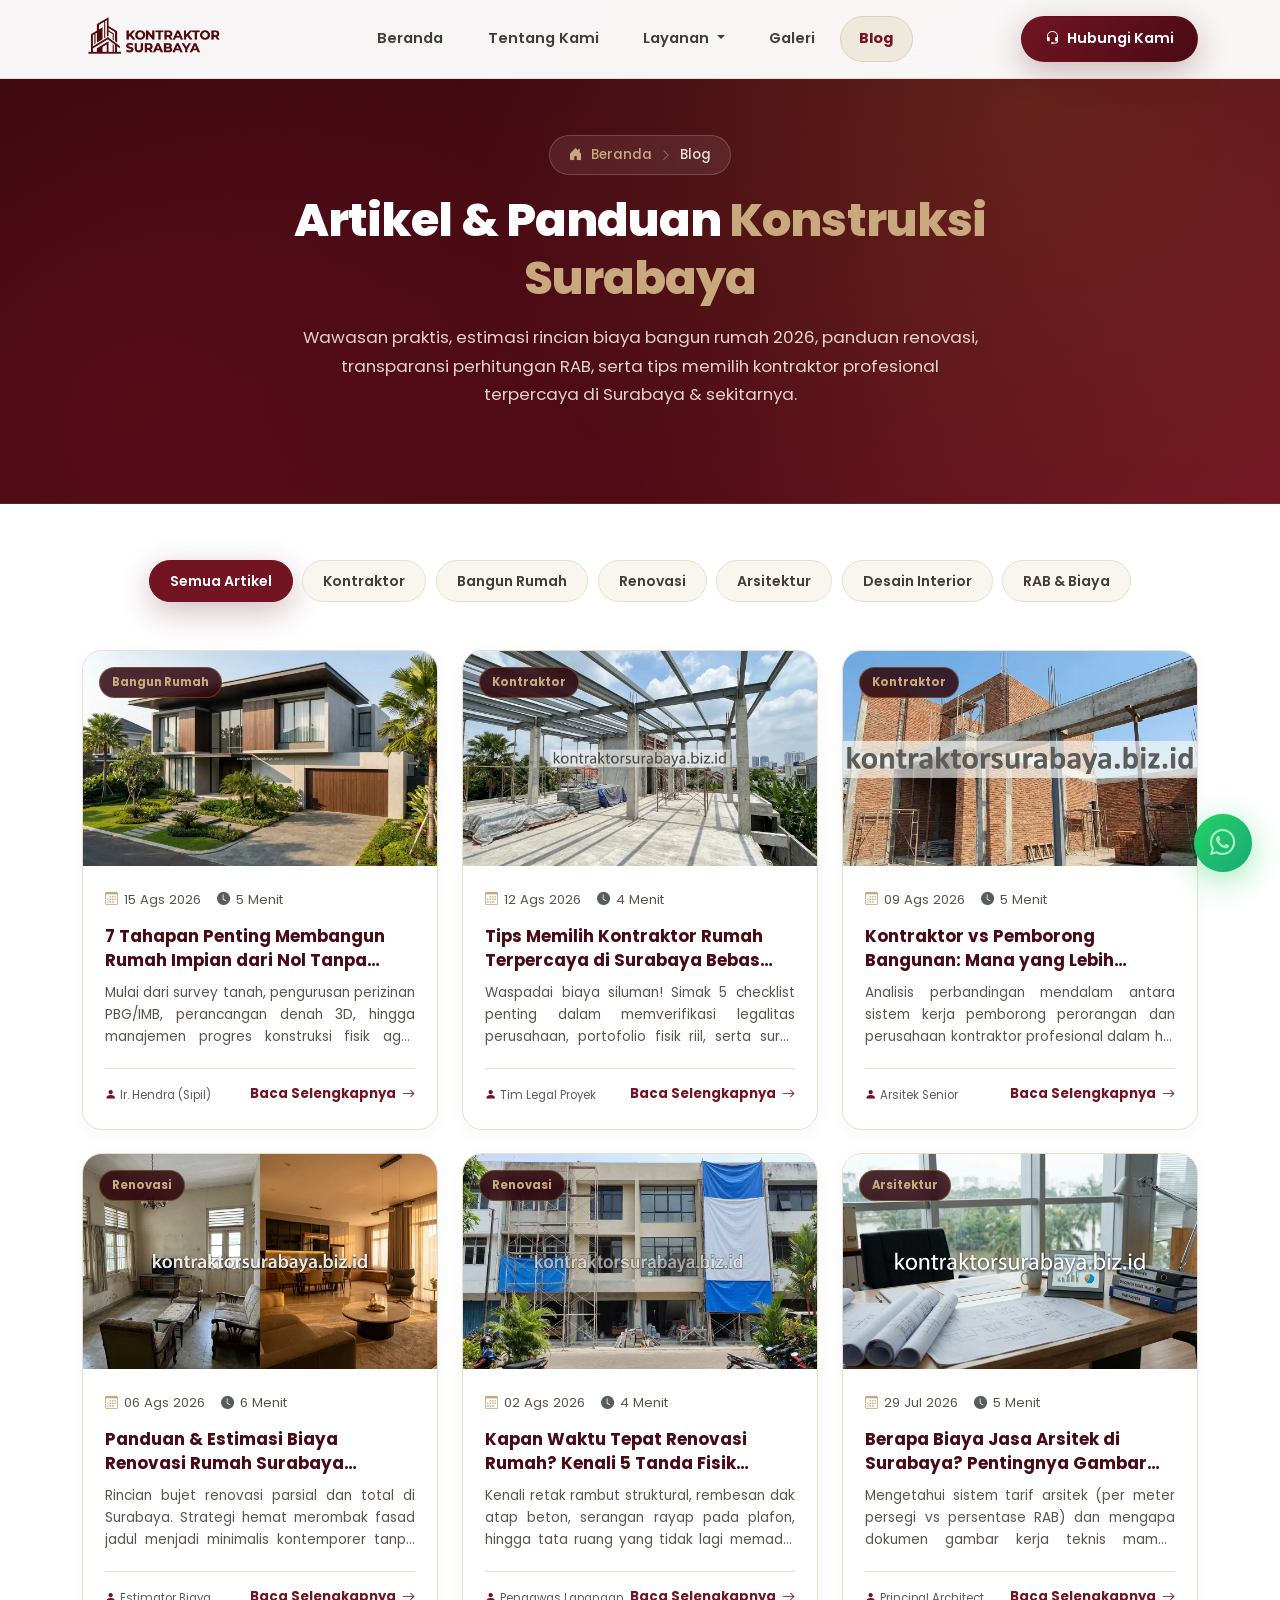
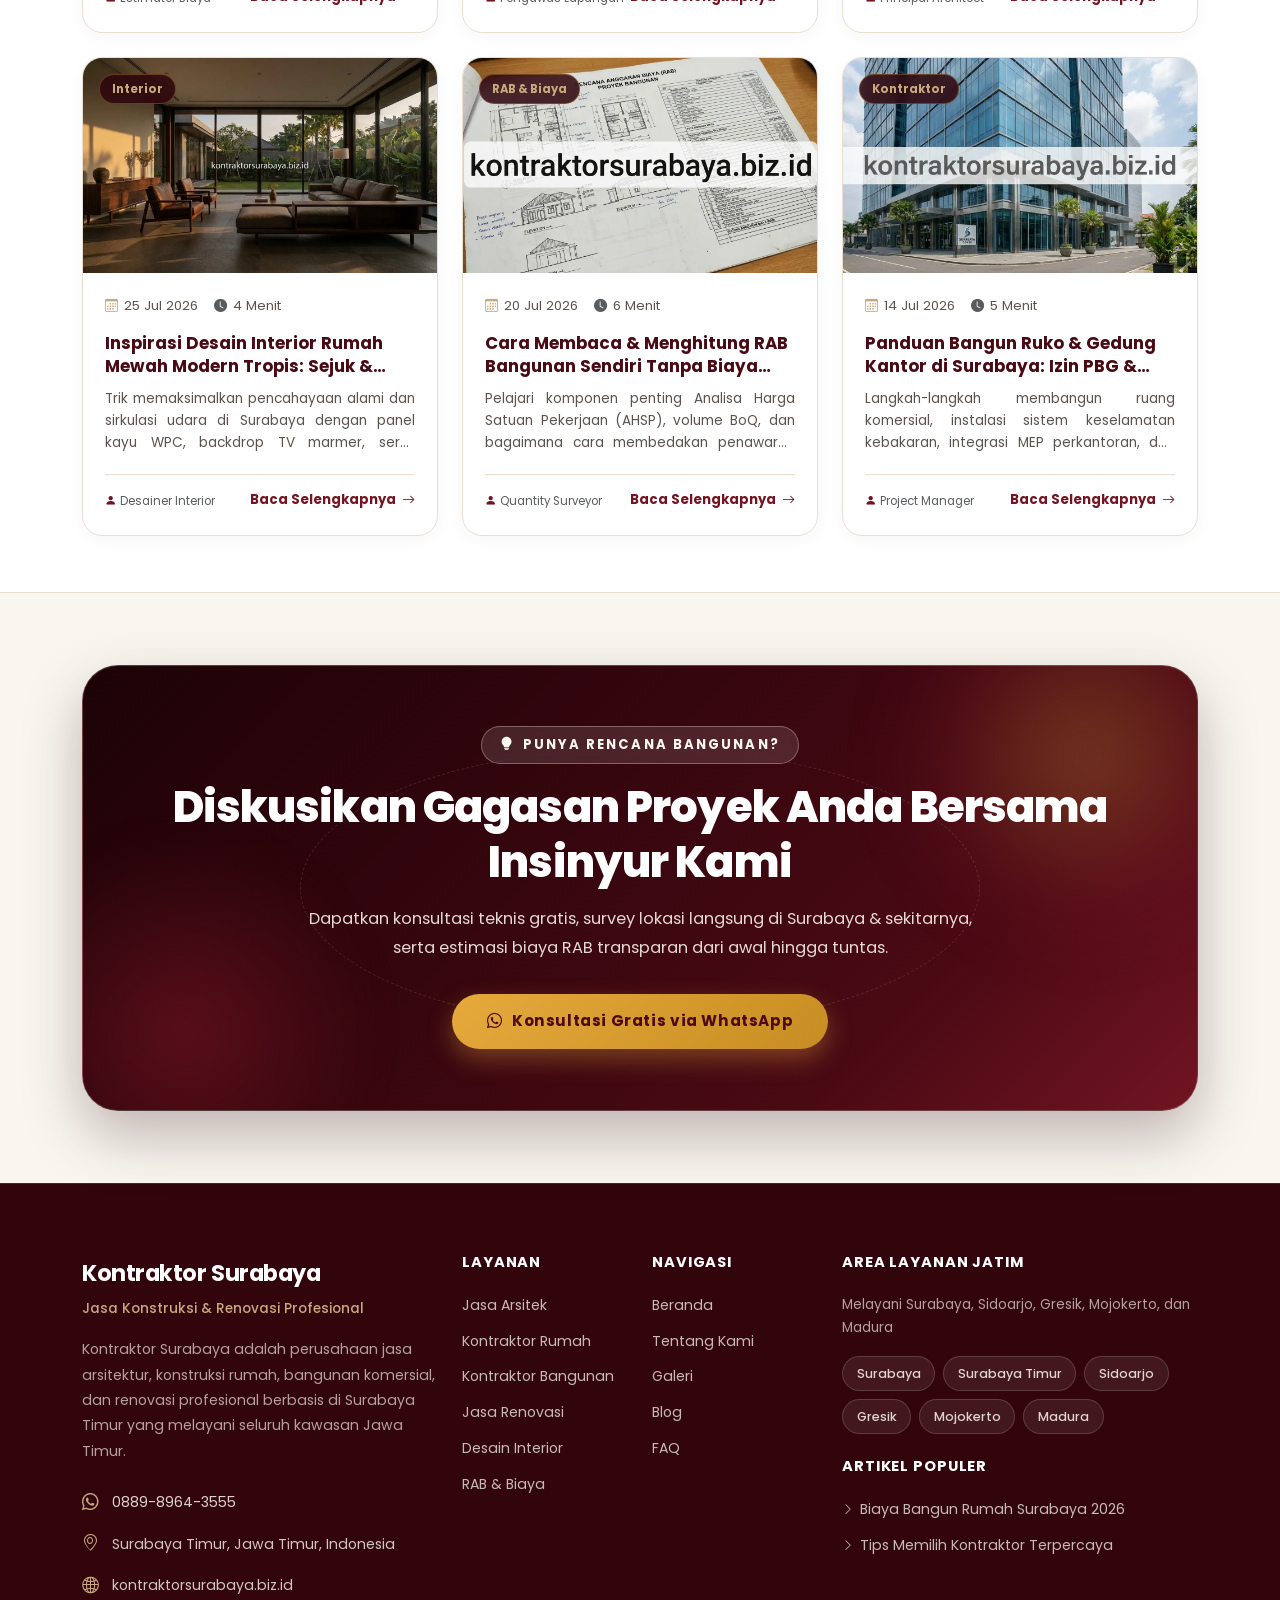
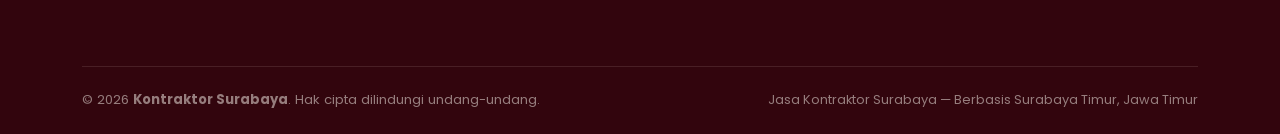
==== blog.html @ c39bf9c7 "feat: semua halaman lengkap tampilan dekstop dan mobile" ====
<!DOCTYPE html>
<html lang="id">

<head>
  <meta charset="UTF-8">
  <meta name="viewport" content="width=device-width, initial-scale=1.0">
  <title>Blog &amp; Tips Konstruksi Surabaya — Panduan Bangun Rumah &amp; Renovasi | Kontraktor Surabaya</title>
  <meta name="description"
    content="Kumpulan artikel, tips bangun rumah, estimasi biaya RAB 2026, panduan renovasi bangunan, dan inspirasi desain arsitektur &amp; interior di Surabaya oleh Kontraktor Surabaya.">
  <meta name="keywords"
    content="blog kontraktor surabaya, tips bangun rumah surabaya, biaya bangun rumah 2026, panduan renovasi rumah, cara menghitung rab, jasa arsitek surabaya, estimasi biaya konstruksi">
  <meta name="author" content="Kontraktor Surabaya">
  <meta name="robots" content="index, follow">
  <link rel="canonical" href="https://kontraktorsurabaya.biz.id/blog.html">
  <meta property="og:type" content="website">
  <meta property="og:url" content="https://kontraktorsurabaya.biz.id/blog.html">
  <meta property="og:title" content="Blog &amp; Tips Konstruksi Surabaya — Kontraktor Surabaya">
  <meta property="og:description"
    content="Wawasan mendalam seputar estimasi biaya bangun rumah 2026, panduan renovasi, transparansi RAB, serta tips memilih kontraktor terpercaya di Surabaya.">
  <meta property="og:image" content="https://kontraktorsurabaya.biz.id/assets/img/layanan/pembangunan-rumah-modern-surabaya.webp">
  <meta property="og:locale" content="id_ID">
  <meta property="og:site_name" content="Kontraktor Surabaya">
  <meta name="twitter:card" content="summary_large_image">
  <link rel="icon" type="image/webp" href="assets/img/favicon-logo.webp">
  <link rel="apple-touch-icon" href="assets/img/favicon-logo.webp">

  <!-- Google Fonts: Poppins -->
  <link rel="preconnect" href="https://fonts.googleapis.com">
  <link rel="preconnect" href="https://fonts.gstatic.com" crossorigin>
  <link
    href="https://fonts.googleapis.com/css2?family=Poppins:ital,wght@0,300;0,400;0,500;0,600;0,700;0,800;0,900;1,400;1,600&display=swap"
    rel="stylesheet">

  <link rel="stylesheet" href="assets/vendor/bootstrap/css/bootstrap.min.css">
  <link rel="stylesheet" href="assets/vendor/bootstrap-icons/bootstrap-icons.min.css">
  <link rel="stylesheet" href="assets/vendor/aos/aos.css">
  <link rel="stylesheet" href="assets/vendor/glightbox/css/glightbox.min.css">
  <link rel="stylesheet" href="https://cdn.jsdelivr.net/npm/swiper@11/swiper-bundle.min.css">
  <link rel="stylesheet" href="assets/css/main.css">

  <!-- Schema Markup JSON-LD -->
  <script type="application/ld+json">
  {
    "@context": "https://schema.org",
    "@graph": [
      {
        "@type": "Blog",
        "@id": "https://kontraktorsurabaya.biz.id/blog.html#blog",
        "url": "https://kontraktorsurabaya.biz.id/blog.html",
        "name": "Blog & Panduan Konstruksi - Kontraktor Surabaya",
        "description": "Kumpulan artikel edukatif, panduan biaya bangun rumah 2026, tips renovasi, dan wawasan arsitektur di Surabaya & Jawa Timur.",
        "publisher": {
          "@type": "Organization",
          "name": "Kontraktor Surabaya",
          "logo": {
            "@type": "ImageObject",
            "url": "https://kontraktorsurabaya.biz.id/assets/img/logo-header.webp"
          }
        },
        "breadcrumb": {
          "@type": "BreadcrumbList",
          "itemListElement": [
            {
              "@type": "ListItem",
              "position": 1,
              "name": "Beranda",
              "item": "https://kontraktorsurabaya.biz.id/"
            },
            {
              "@type": "ListItem",
              "position": 2,
              "name": "Blog",
              "item": "https://kontraktorsurabaya.biz.id/blog.html"
            }
          ]
        }
      },
      {
        "@type": "LocalBusiness",
        "@id": "https://kontraktorsurabaya.biz.id/#business",
        "name": "Kontraktor Surabaya",
        "image": "https://kontraktorsurabaya.biz.id/assets/img/logo-header.webp",
        "url": "https://kontraktorsurabaya.biz.id/",
        "telephone": "+62088989643555",
        "address": {
          "@type": "PostalAddress",
          "addressLocality": "Surabaya Timur",
          "addressRegion": "Jawa Timur",
          "addressCountry": "ID"
        },
        "areaServed": [
          "Surabaya",
          "Surabaya Timur",
          "Sidoarjo",
          "Gresik",
          "Mojokerto",
          "Madura"
        ]
      }
    ]
  }
  </script>
</head>

<body>

  <!-- ══ NAVBAR ═════════════════════════════════════════════════════════════════ -->
  <nav id="navbar" class="navbar navbar-expand-lg fixed-top" role="navigation" aria-label="Navigasi utama">
    <div class="container">
      <a class="navbar-brand d-flex align-items-center" href="index.html"
        aria-label="Kontraktor Surabaya - Beranda">
        <img src="assets/img/logo-header.webp" alt="Logo Kontraktor Surabaya" class="logo-img" height="54"
          onerror="this.style.display='none'">
      </a>

      <!-- Custom Modern Hamburger Toggler -->
      <button class="navbar-toggler custom-toggler shadow-none" type="button" data-bs-toggle="offcanvas"
        data-bs-target="#navOffcanvas" aria-controls="navOffcanvas" aria-label="Buka menu navigasi">
        <span class="toggler-bar"></span>
        <span class="toggler-bar"></span>
        <span class="toggler-bar"></span>
      </button>

      <!-- Offcanvas Navigation Drawer -->
      <div class="offcanvas offcanvas-end" tabindex="-1" id="navOffcanvas" aria-labelledby="navOffcanvasLabel">

        <div class="offcanvas-header d-flex d-lg-none align-items-center justify-content-between">
          <span class="drawer-title fw-bold text-maroon fs-6 mb-0" id="navOffcanvasLabel">Menu Navigasi</span>
          <button type="button" class="btn-drawer-close shadow-none" data-bs-dismiss="offcanvas" aria-label="Tutup navigasi">
            <i class="bi bi-x-lg"></i>
          </button>
        </div>

        <div class="offcanvas-body">
          <ul class="navbar-nav mx-auto align-items-lg-center gap-lg-1 mb-2 mb-lg-0">
            <li class="nav-item">
              <a class="nav-link" href="index.html">Beranda</a>
            </li>
            <li class="nav-item">
              <a class="nav-link" href="tentang-kami.html">Tentang Kami</a>
            </li>
            <li class="nav-item dropdown">
              <a class="nav-link dropdown-toggle" href="layanan.html" id="dropLayanan" role="button"
                data-bs-toggle="dropdown" aria-expanded="false">
                Layanan
              </a>
              <ul class="dropdown-menu" aria-labelledby="dropLayanan">
                <li><a class="dropdown-item" href="layanan.html"><i
                      class="bi bi-grid-fill me-2 text-maroon"></i>Semua Layanan</a></li>
                <li><hr class="dropdown-divider my-1"></li>
                <li><a class="dropdown-item" href="layanan/jasa-arsitek-surabaya.html"><i
                      class="bi bi-pencil-square me-2 text-maroon"></i>Jasa Arsitek</a></li>
                <li><a class="dropdown-item" href="layanan/kontraktor-rumah-surabaya.html"><i
                      class="bi bi-house-fill me-2 text-maroon"></i>Kontraktor Rumah</a></li>
                <li><a class="dropdown-item" href="layanan/kontraktor-bangunan-surabaya.html"><i
                      class="bi bi-building-fill me-2 text-maroon"></i>Kontraktor Bangunan</a></li>
                <li><a class="dropdown-item" href="layanan/jasa-renovasi-surabaya.html"><i
                      class="bi bi-arrow-repeat me-2 text-maroon"></i>Renovasi Bangunan</a></li>
                <li><a class="dropdown-item" href="layanan/jasa-desain-interior-surabaya.html"><i
                      class="bi bi-palette-fill me-2 text-maroon"></i>Desain Interior</a></li>
                <li><a class="dropdown-item" href="layanan/rab-estimasi-biaya-surabaya.html"><i
                      class="bi bi-calculator-fill me-2 text-maroon"></i>RAB &amp; Estimasi Biaya</a></li>
              </ul>
            </li>
            <li class="nav-item">
              <a class="nav-link" href="galeri.html">Galeri</a>
            </li>
            <li class="nav-item">
              <a class="nav-link active" href="blog.html" aria-current="page">Blog</a>
            </li>
          </ul>

          <div class="d-none d-lg-flex align-items-center mt-3 mt-lg-0">
            <a class="nav-link nav-cta d-inline-flex align-items-center gap-2" id="nav-wa-cta"
              href="https://wa.me/62088989643555?text=Halo%2C+saya+ingin+konsultasi+proyek" target="_blank"
              rel="noopener noreferrer">
              <i class="bi bi-headset"></i> Hubungi Kami
            </a>
          </div>

        </div>
      </div>

    </div>
  </nav>

  <!-- ══ MAIN CONTENT ══════════════════════════════════════════════════════════ -->
  <main id="main" role="main">

    <!-- ══ PAGE HERO / BREADCRUMB ════════════════════════════════════════════════ -->
    <header class="page-hero" role="banner">
      <div class="page-hero-bg"></div>
      <div class="container position-relative">
        <div class="row justify-content-center text-center">
          <div class="col-lg-10" data-aos="fade-up">

            <!-- Breadcrumb Navigation -->
            <nav aria-label="breadcrumb" class="mb-3">
              <div class="breadcrumb-custom">
                <a href="index.html"><i class="bi bi-house-door-fill me-1"></i> Beranda</a>
                <span class="separator"><i class="bi bi-chevron-right"></i></span>
                <span class="current">Blog</span>
              </div>
            </nav>

            <h1 class="page-hero-title">
              Artikel &amp; Panduan <span>Konstruksi Surabaya</span>
            </h1>

            <p class="page-hero-desc mx-auto">
              Wawasan praktis, estimasi rincian biaya bangun rumah 2026, panduan renovasi, transparansi perhitungan RAB, serta tips memilih kontraktor profesional terpercaya di Surabaya &amp; sekitarnya.
            </p>

          </div>
        </div>
      </div>
    </header>

    <!-- ══ MAIN BLOG GRID SECTION WITH FILTERS ═══════════════════════════════════ -->
    <section id="blog-grid-section" class="py-5" style="background:var(--white);border-bottom:1px solid var(--cream-border);">
      <div class="container py-lg-2">

        <!-- Filter Buttons (Horizontal Scrollable on Mobile) -->
        <div class="portfolio-filters mb-4 mb-lg-5" data-aos="fade-up" role="group" aria-label="Filter kategori artikel">
          <button class="filter-btn active" data-filter="*">Semua Artikel</button>
          <button class="filter-btn" data-filter=".filter-kontraktor">Kontraktor</button>
          <button class="filter-btn" data-filter=".filter-rumah">Bangun Rumah</button>
          <button class="filter-btn" data-filter=".filter-renovasi">Renovasi</button>
          <button class="filter-btn" data-filter=".filter-arsitek">Arsitektur</button>
          <button class="filter-btn" data-filter=".filter-interior">Desain Interior</button>
          <button class="filter-btn" data-filter=".filter-rab">RAB &amp; Biaya</button>
        </div>

        <!-- 9 Core Pillar Articles Grid (Isotope Filterable) -->
        <div class="row g-4 portfolio-grid" data-aos="fade-up" data-aos-delay="100">

          <!-- 01. Cluster Bangun Rumah -->
          <div class="col-lg-4 col-md-6 portfolio-item-wrap filter-rumah">
            <article class="blog-card">
              <a href="blog/7-tahapan-penting-membangun-rumah.html" class="blog-card-img" aria-label="Baca selengkapnya 7 Tahapan Penting Membangun Rumah Impian dari Nol Tanpa Kendala">
                <img src="assets/img/layanan/konstruksi-rumah-modern-surabaya.webp"
                  alt="Tahapan Membangun Rumah Impian dari Nol di Surabaya" width="400" height="220" loading="lazy"
                  onerror="this.src='assets/img/hero/hero.webp'">
                <span class="blog-card-badge">Bangun Rumah</span>
              </a>
              <div class="blog-card-body">
                <div class="blog-meta">
                  <span><i class="bi bi-calendar3 text-gold"></i> 15 Ags 2026</span>
                  <span><i class="bi bi-clock-fill text-muted"></i> 5 Menit</span>
                </div>
                <h3 class="blog-card-title">
                  <a href="blog/7-tahapan-penting-membangun-rumah.html" class="text-reset text-decoration-none">
                    7 Tahapan Penting Membangun Rumah Impian dari Nol Tanpa Kendala
                  </a>
                </h3>
                <p class="blog-card-desc">
                  Mulai dari survey tanah, pengurusan perizinan PBG/IMB, perancangan denah 3D, hingga manajemen progres konstruksi fisik agar rumah selesai tepat waktu.
                </p>
                <div class="blog-card-footer">
                  <span class="text-muted small"><i class="bi bi-person-fill text-maroon me-1"></i>Ir. Hendra (Sipil)</span>
                  <a href="blog/7-tahapan-penting-membangun-rumah.html" class="blog-card-link">
                    Baca Selengkapnya <i class="bi bi-arrow-right"></i>
                  </a>
                </div>
              </div>
            </article>
          </div>

          <!-- 02. Cluster Kontraktor -->
          <div class="col-lg-4 col-md-6 portfolio-item-wrap filter-kontraktor">
            <article class="blog-card">
              <a href="blog/tips-memilih-kontraktor-rumah-surabaya.html" class="blog-card-img" aria-label="Baca selengkapnya Tips Memilih Kontraktor Rumah Terpercaya di Surabaya">
                <img src="assets/img/layanan/lokasi-konstruksi-rumah-residensial.webp"
                  alt="Tips Memilih Kontraktor Rumah Terpercaya di Surabaya" width="400" height="220" loading="lazy"
                  onerror="this.src='assets/img/hero/hero.webp'">
                <span class="blog-card-badge">Kontraktor</span>
              </a>
              <div class="blog-card-body">
                <div class="blog-meta">
                  <span><i class="bi bi-calendar3 text-gold"></i> 12 Ags 2026</span>
                  <span><i class="bi bi-clock-fill text-muted"></i> 4 Menit</span>
                </div>
                <h3 class="blog-card-title">
                  <a href="blog/tips-memilih-kontraktor-rumah-surabaya.html" class="text-reset text-decoration-none">
                    Tips Memilih Kontraktor Rumah Terpercaya di Surabaya Bebas dari Penipuan
                  </a>
                </h3>
                <p class="blog-card-desc">
                  Waspadai biaya siluman! Simak 5 checklist penting dalam memverifikasi legalitas perusahaan, portofolio fisik riil, serta surat kontrak bermaterai resmi.
                </p>
                <div class="blog-card-footer">
                  <span class="text-muted small"><i class="bi bi-person-fill text-maroon me-1"></i>Tim Legal Proyek</span>
                  <a href="blog/tips-memilih-kontraktor-rumah-surabaya.html" class="blog-card-link">
                    Baca Selengkapnya <i class="bi bi-arrow-right"></i>
                  </a>
                </div>
              </div>
            </article>
          </div>

          <!-- 03. Cluster Kontraktor (vs Pemborong) -->
          <div class="col-lg-4 col-md-6 portfolio-item-wrap filter-kontraktor">
            <article class="blog-card">
              <a href="blog/perbedaan-kontraktor-vs-pemborong-bangunan.html" class="blog-card-img" aria-label="Baca selengkapnya Kontraktor vs Pemborong Bangunan">
                <img src="assets/img/layanan/konstruksi-dinding-bata-rumah.webp"
                  alt="Perbedaan Kontraktor vs Pemborong Bangunan" width="400" height="220" loading="lazy"
                  onerror="this.src='assets/img/hero/hero.webp'">
                <span class="blog-card-badge">Kontraktor</span>
              </a>
              <div class="blog-card-body">
                <div class="blog-meta">
                  <span><i class="bi bi-calendar3 text-gold"></i> 09 Ags 2026</span>
                  <span><i class="bi bi-clock-fill text-muted"></i> 5 Menit</span>
                </div>
                <h3 class="blog-card-title">
                  <a href="blog/perbedaan-kontraktor-vs-pemborong-bangunan.html" class="text-reset text-decoration-none">
                    Kontraktor vs Pemborong Bangunan: Mana yang Lebih Hemat &amp; Aman?
                  </a>
                </h3>
                <p class="blog-card-desc">
                  Analisis perbandingan mendalam antara sistem kerja pemborong perorangan dan perusahaan kontraktor profesional dalam hal garansi struktur, kepastian biaya, dan jadwal.
                </p>
                <div class="blog-card-footer">
                  <span class="text-muted small"><i class="bi bi-person-fill text-maroon me-1"></i>Arsitek Senior</span>
                  <a href="blog/perbedaan-kontraktor-vs-pemborong-bangunan.html" class="blog-card-link">
                    Baca Selengkapnya <i class="bi bi-arrow-right"></i>
                  </a>
                </div>
              </div>
            </article>
          </div>

          <!-- 04. Cluster Renovasi -->
          <div class="col-lg-4 col-md-6 portfolio-item-wrap filter-renovasi">
            <article class="blog-card">
              <a href="blog/panduan-biaya-renovasi-rumah-surabaya.html" class="blog-card-img" aria-label="Baca selengkapnya Panduan & Estimasi Biaya Renovasi Rumah Surabaya">
                <img src="assets/img/layanan/proses-renovasi-rumah-surabaya.webp"
                  alt="Panduan & Biaya Renovasi Rumah di Surabaya" width="400" height="220" loading="lazy"
                  onerror="this.src='assets/img/hero/hero.webp'">
                <span class="blog-card-badge">Renovasi</span>
              </a>
              <div class="blog-card-body">
                <div class="blog-meta">
                  <span><i class="bi bi-calendar3 text-gold"></i> 06 Ags 2026</span>
                  <span><i class="bi bi-clock-fill text-muted"></i> 6 Menit</span>
                </div>
                <h3 class="blog-card-title">
                  <a href="blog/panduan-biaya-renovasi-rumah-surabaya.html" class="text-reset text-decoration-none">
                    Panduan &amp; Estimasi Biaya Renovasi Rumah Surabaya (Fasad, Atap &amp; Total)
                  </a>
                </h3>
                <p class="blog-card-desc">
                  Rincian bujet renovasi parsial dan total di Surabaya. Strategi hemat merombak fasad jadul menjadi minimalis kontemporer tanpa membongkar struktur utama.
                </p>
                <div class="blog-card-footer">
                  <span class="text-muted small"><i class="bi bi-person-fill text-maroon me-1"></i>Estimator Biaya</span>
                  <a href="blog/panduan-biaya-renovasi-rumah-surabaya.html" class="blog-card-link">
                    Baca Selengkapnya <i class="bi bi-arrow-right"></i>
                  </a>
                </div>
              </div>
            </article>
          </div>

          <!-- 05. Cluster Renovasi (Tanda Kerusakan) -->
          <div class="col-lg-4 col-md-6 portfolio-item-wrap filter-renovasi">
            <article class="blog-card">
              <a href="blog/kapan-waktu-tepat-renovasi-rumah.html" class="blog-card-img" aria-label="Baca selengkapnya Kapan Waktu Tepat Renovasi Rumah">
                <img src="assets/img/layanan/renovasi-bangunan-surabaya.webp"
                  alt="Kapan Harus Renovasi Rumah? 5 Tanda Fisik Bangunan Rusak" width="400" height="220" loading="lazy"
                  onerror="this.src='assets/img/hero/hero.webp'">
                <span class="blog-card-badge">Renovasi</span>
              </a>
              <div class="blog-card-body">
                <div class="blog-meta">
                  <span><i class="bi bi-calendar3 text-gold"></i> 02 Ags 2026</span>
                  <span><i class="bi bi-clock-fill text-muted"></i> 4 Menit</span>
                </div>
                <h3 class="blog-card-title">
                  <a href="blog/kapan-waktu-tepat-renovasi-rumah.html" class="text-reset text-decoration-none">
                    Kapan Waktu Tepat Renovasi Rumah? Kenali 5 Tanda Fisik Bangunan Rusak
                  </a>
                </h3>
                <p class="blog-card-desc">
                  Kenali retak rambut struktural, rembesan dak atap beton, serangan rayap pada plafon, hingga tata ruang yang tidak lagi memadai untuk kenyamanan keluarga.
                </p>
                <div class="blog-card-footer">
                  <span class="text-muted small"><i class="bi bi-person-fill text-maroon me-1"></i>Pengawas Lapangan</span>
                  <a href="blog/kapan-waktu-tepat-renovasi-rumah.html" class="blog-card-link">
                    Baca Selengkapnya <i class="bi bi-arrow-right"></i>
                  </a>
                </div>
              </div>
            </article>
          </div>

          <!-- 06. Cluster Arsitek -->
          <div class="col-lg-4 col-md-6 portfolio-item-wrap filter-arsitek">
            <article class="blog-card">
              <a href="blog/biaya-jasa-arsitek-surabaya.html" class="blog-card-img" aria-label="Baca selengkapnya Berapa Biaya Jasa Arsitek di Surabaya">
                <img src="assets/img/layanan/meja-kerja-arsitek-gambar-denah.webp"
                  alt="Biaya Jasa Arsitek Surabaya & Manfaat Gambar Kerja DED" width="400" height="220" loading="lazy"
                  onerror="this.src='assets/img/hero/hero.webp'">
                <span class="blog-card-badge">Arsitektur</span>
              </a>
              <div class="blog-card-body">
                <div class="blog-meta">
                  <span><i class="bi bi-calendar3 text-gold"></i> 29 Jul 2026</span>
                  <span><i class="bi bi-clock-fill text-muted"></i> 5 Menit</span>
                </div>
                <h3 class="blog-card-title">
                  <a href="blog/biaya-jasa-arsitek-surabaya.html" class="text-reset text-decoration-none">
                    Berapa Biaya Jasa Arsitek di Surabaya? Pentingnya Gambar 3D &amp; DED
                  </a>
                </h3>
                <p class="blog-card-desc">
                  Mengetahui sistem tarif arsitek (per meter persegi vs persentase RAB) dan mengapa dokumen gambar kerja teknis mampu mencegah pemborosan material bangunan.
                </p>
                <div class="blog-card-footer">
                  <span class="text-muted small"><i class="bi bi-person-fill text-maroon me-1"></i>Principal Architect</span>
                  <a href="blog/biaya-jasa-arsitek-surabaya.html" class="blog-card-link">
                    Baca Selengkapnya <i class="bi bi-arrow-right"></i>
                  </a>
                </div>
              </div>
            </article>
          </div>

          <!-- 07. Cluster Interior -->
          <div class="col-lg-4 col-md-6 portfolio-item-wrap filter-interior">
            <article class="blog-card">
              <a href="blog/desain-interior-rumah-mewah-modern-tropis.html" class="blog-card-img" aria-label="Baca selengkapnya Inspirasi Desain Interior Rumah Mewah Modern Tropis">
                <img src="assets/img/layanan/desain-interior-rumah-surabaya.webp"
                  alt="Inspirasi Desain Interior Rumah Mewah Modern Tropis di Surabaya" width="400" height="220" loading="lazy"
                  onerror="this.src='assets/img/hero/hero.webp'">
                <span class="blog-card-badge">Interior</span>
              </a>
              <div class="blog-card-body">
                <div class="blog-meta">
                  <span><i class="bi bi-calendar3 text-gold"></i> 25 Jul 2026</span>
                  <span><i class="bi bi-clock-fill text-muted"></i> 4 Menit</span>
                </div>
                <h3 class="blog-card-title">
                  <a href="blog/desain-interior-rumah-mewah-modern-tropis.html" class="text-reset text-decoration-none">
                    Inspirasi Desain Interior Rumah Mewah Modern Tropis: Sejuk &amp; Elegan
                  </a>
                </h3>
                <p class="blog-card-desc">
                  Trik memaksimalkan pencahayaan alami dan sirkulasi udara di Surabaya dengan panel kayu WPC, backdrop TV marmer, serta pemilihan material tahan lembap.
                </p>
                <div class="blog-card-footer">
                  <span class="text-muted small"><i class="bi bi-person-fill text-maroon me-1"></i>Desainer Interior</span>
                  <a href="blog/desain-interior-rumah-mewah-modern-tropis.html" class="blog-card-link">
                    Baca Selengkapnya <i class="bi bi-arrow-right"></i>
                  </a>
                </div>
              </div>
            </article>
          </div>

          <!-- 08. Cluster RAB & Biaya -->
          <div class="col-lg-4 col-md-6 portfolio-item-wrap filter-rab">
            <article class="blog-card">
              <a href="blog/cara-menghitung-rab-bangunan-sendiri.html" class="blog-card-img" aria-label="Baca selengkapnya Cara Membaca & Menghitung RAB Bangunan Sendiri">
                <img src="assets/img/layanan/dokumen-rencana-anggaran-biaya.webp"
                  alt="Cara Membaca & Menghitung RAB Bangunan Tanpa Biaya Siluman" width="400" height="220" loading="lazy"
                  onerror="this.src='assets/img/hero/hero.webp'">
                <span class="blog-card-badge">RAB &amp; Biaya</span>
              </a>
              <div class="blog-card-body">
                <div class="blog-meta">
                  <span><i class="bi bi-calendar3 text-gold"></i> 20 Jul 2026</span>
                  <span><i class="bi bi-clock-fill text-muted"></i> 6 Menit</span>
                </div>
                <h3 class="blog-card-title">
                  <a href="blog/cara-menghitung-rab-bangunan-sendiri.html" class="text-reset text-decoration-none">
                    Cara Membaca &amp; Menghitung RAB Bangunan Sendiri Tanpa Biaya Siluman
                  </a>
                </h3>
                <p class="blog-card-desc">
                  Pelajari komponen penting Analisa Harga Satuan Pekerjaan (AHSP), volume BoQ, dan bagaimana cara membedakan penawaran harga wajar dengan jebakan harga murah.
                </p>
                <div class="blog-card-footer">
                  <span class="text-muted small"><i class="bi bi-person-fill text-maroon me-1"></i>Quantity Surveyor</span>
                  <a href="blog/cara-menghitung-rab-bangunan-sendiri.html" class="blog-card-link">
                    Baca Selengkapnya <i class="bi bi-arrow-right"></i>
                  </a>
                </div>
              </div>
            </article>
          </div>

          <!-- 09. Cluster Gedung Komersial -->
          <div class="col-lg-4 col-md-6 portfolio-item-wrap filter-kontraktor">
            <article class="blog-card">
              <a href="blog/panduan-bangun-ruko-gedung-kantor.html" class="blog-card-img" aria-label="Baca selengkapnya Panduan Bangun Ruko & Gedung Kantor di Surabaya">
                <img src="assets/img/layanan/fasad-gedung-komersial-modern.webp"
                  alt="Panduan Bangun Ruko & Gedung Kantor Komersial di Surabaya" width="400" height="220" loading="lazy"
                  onerror="this.src='assets/img/hero/hero.webp'">
                <span class="blog-card-badge">Kontraktor</span>
              </a>
              <div class="blog-card-body">
                <div class="blog-meta">
                  <span><i class="bi bi-calendar3 text-gold"></i> 14 Jul 2026</span>
                  <span><i class="bi bi-clock-fill text-muted"></i> 5 Menit</span>
                </div>
                <h3 class="blog-card-title">
                  <a href="blog/panduan-bangun-ruko-gedung-kantor.html" class="text-reset text-decoration-none">
                    Panduan Bangun Ruko &amp; Gedung Kantor di Surabaya: Izin PBG &amp; Konstruksi
                  </a>
                </h3>
                <p class="blog-card-desc">
                  Langkah-langkah membangun ruang komersial, instalasi sistem keselamatan kebakaran, integrasi MEP perkantoran, dan tips zonasi tata kota Surabaya.
                </p>
                <div class="blog-card-footer">
                  <span class="text-muted small"><i class="bi bi-person-fill text-maroon me-1"></i>Project Manager</span>
                  <a href="blog/panduan-bangun-ruko-gedung-kantor.html" class="blog-card-link">
                    Baca Selengkapnya <i class="bi bi-arrow-right"></i>
                  </a>
                </div>
              </div>
            </article>
          </div>

        </div>

      </div>
    </section>

    <!-- ══ CTA SECTION ══════════════════════════════════════════════════════════ -->
    <section id="cta" class="py-5" style="background:var(--cream);">
      <div class="container py-lg-4">
        <div class="cta-card" data-aos="zoom-in">
          <div class="cta-shape-1" aria-hidden="true"></div>
          <div class="cta-shape-2" aria-hidden="true"></div>
          <div class="cta-shape-3" aria-hidden="true"></div>

          <div class="cta-content-wrap">
            <span class="cta-label"><i class="bi bi-lightbulb-fill"></i> Punya Rencana Bangunan?</span>
            <h2 class="cta-title">
              Diskusikan Gagasan Proyek Anda Bersama Insinyur Kami
            </h2>
            <p class="cta-desc">
              Dapatkan konsultasi teknis gratis, survey lokasi langsung di Surabaya &amp; sekitarnya, serta estimasi biaya RAB transparan dari awal hingga tuntas.
            </p>
            <div class="d-flex justify-content-center">
              <a id="cta-wa-primary"
                href="https://wa.me/62088989643555?text=Halo%2C+saya+ingin+konsultasi+proyek+konstruksi+dari+blog" class="btn-gold"
                target="_blank" rel="noopener noreferrer">
                <i class="bi bi-whatsapp"></i> Konsultasi Gratis via WhatsApp
              </a>
            </div>
          </div>
        </div>
      </div>
    </section>

  </main>

  <!-- ══ 10. FOOTER ════════════════════════════════════════════════════════════ -->
  <footer id="footer" role="contentinfo" aria-label="Footer Kontraktor Surabaya">
    <div class="container">
      <div class="row gy-5">

        <!-- Brand Col -->
        <div class="col-lg-4">
          <div class="footer-brand">
            <div class="footer-logo-text">Kontraktor Surabaya</div>
            <div class="footer-tagline">Jasa Konstruksi &amp; Renovasi Profesional</div>
          </div>
          <p class="footer-desc">
            Kontraktor Surabaya adalah perusahaan jasa arsitektur, konstruksi rumah, bangunan komersial,
            dan renovasi profesional berbasis di Surabaya Timur yang melayani seluruh kawasan Jawa Timur.
          </p>
          <address>
            <div class="footer-contact-item">
              <i class="bi bi-whatsapp" aria-hidden="true"></i>
              <a href="https://wa.me/62088989643555" target="_blank" rel="noopener noreferrer"
                aria-label="WhatsApp Kontraktor Surabaya">0889-8964-3555</a>
            </div>
            <div class="footer-contact-item">
              <i class="bi bi-geo-alt" aria-hidden="true"></i>
              <span>Surabaya Timur, Jawa Timur, Indonesia</span>
            </div>
            <div class="footer-contact-item">
              <i class="bi bi-globe2" aria-hidden="true"></i>
              <span>kontraktorsurabaya.biz.id</span>
            </div>
          </address>
        </div>

        <!-- Layanan -->
        <div class="col-lg-2 col-md-4 col-6">
          <h3 class="footer-heading">Layanan</h3>
          <ul class="footer-links">
            <li><a href="layanan/jasa-arsitek-surabaya.html">Jasa Arsitek</a></li>
            <li><a href="layanan/kontraktor-rumah-surabaya.html">Kontraktor Rumah</a></li>
            <li><a href="layanan/kontraktor-bangunan-surabaya.html">Kontraktor Bangunan</a></li>
            <li><a href="layanan/jasa-renovasi-surabaya.html">Jasa Renovasi</a></li>
            <li><a href="layanan/jasa-desain-interior-surabaya.html">Desain Interior</a></li>
            <li><a href="layanan/rab-estimasi-biaya-surabaya.html">RAB &amp; Biaya</a></li>
          </ul>
        </div>

        <!-- Navigasi -->
        <div class="col-lg-2 col-md-4 col-6">
          <h3 class="footer-heading">Navigasi</h3>
          <ul class="footer-links">
            <li><a href="index.html">Beranda</a></li>
            <li><a href="tentang-kami.html">Tentang Kami</a></li>
            <li><a href="galeri.html">Galeri</a></li>
            <li><a href="blog.html">Blog</a></li>
            <li><a href="index.html#faq">FAQ</a></li>
          </ul>
        </div>

        <!-- Area Layanan & Artikel -->
        <div class="col-lg-4 col-md-4">
          <h3 class="footer-heading">Area Layanan Jatim</h3>
          <p style="font-size:.85rem;color:rgba(250,245,237,.65);margin-bottom:1rem;">
            Melayani Surabaya, Sidoarjo, Gresik, Mojokerto, dan Madura
          </p>
          <div class="footer-area-tags mb-4">
            <span class="area-tag">Surabaya</span>
            <span class="area-tag">Surabaya Timur</span>
            <span class="area-tag">Sidoarjo</span>
            <span class="area-tag">Gresik</span>
            <span class="area-tag">Mojokerto</span>
            <span class="area-tag">Madura</span>
          </div>

          <h3 class="footer-heading" style="margin-top:1.5rem;">Artikel Populer</h3>
          <ul class="footer-links">
            <li><a href="blog.html"><i class="bi bi-chevron-right"></i> Biaya Bangun Rumah Surabaya 2026</a></li>
            <li><a href="blog.html"><i class="bi bi-chevron-right"></i> Tips Memilih Kontraktor Terpercaya</a></li>
          </ul>
        </div>

      </div><!-- /row -->
    </div><!-- /container -->

    <div class="container">
      <div class="footer-bottom d-flex flex-column flex-md-row justify-content-between align-items-center gap-2">
        <p>
          &copy; <span id="footer-year">2026</span> <strong>Kontraktor Surabaya</strong>. Hak cipta dilindungi
          undang-undang.
        </p>
        <p style="font-size:0.8rem;color:rgba(250,245,237,.5);">
          Jasa Kontraktor Surabaya &mdash; Berbasis Surabaya Timur, Jawa Timur
        </p>
      </div>
    </div>

  </footer><!-- /footer -->

  <!-- WhatsApp Floating Button -->
  <a href="https://wa.me/62088989643555?text=Halo%2C+saya+ingin+konsultasi+proyek" class="wa-float" id="wa-float"
    aria-label="Hubungi Kontraktor Surabaya via WhatsApp" target="_blank" rel="noopener noreferrer">
    <i class="bi bi-whatsapp" aria-hidden="true"></i>
  </a>

  <!-- Scroll to top -->
  <button class="scroll-top" id="scroll-top-btn" aria-label="Kembali ke atas">
    <i class="bi bi-chevron-up" aria-hidden="true"></i>
  </button>

  <!-- ══ VENDOR JS ══════════════════════════════════════════════════════════ -->
  <script src="assets/vendor/bootstrap/js/bootstrap.bundle.min.js" defer></script>
  <script src="assets/vendor/aos/aos.js" defer></script>
  <script src="assets/vendor/purecounter/purecounter_vanilla.js" defer></script>
  <script src="assets/vendor/glightbox/js/glightbox.min.js" defer></script>
  <script src="assets/vendor/imagesloaded/imagesloaded.pkgd.min.js" defer></script>
  <script src="assets/vendor/isotope-layout/isotope.pkgd.min.js" defer></script>
  <script src="https://cdn.jsdelivr.net/npm/swiper@11/swiper-bundle.min.js" defer></script>

  <!-- Main JS -->
  <script src="assets/js/main.js" defer></script>

  <!-- Footer year -->
  <script>document.addEventListener('DOMContentLoaded', function () { var el = document.getElementById('footer-year'); if (el) el.textContent = new Date().getFullYear(); });</script>

</body>

</html>
---- assets/css/main.css ----
/* =============================================================
   MAIN.CSS — Kontraktor Surabaya
   Brand Colors: Maroon (Deep/Dark), Cream, White
   Typography: Poppins
   Platform: Bootstrap 5
   ============================================================= */

/* ── Google Fonts (Poppins) ── */
@import url("https://fonts.googleapis.com/css2?family=Poppins:ital,wght@0,300;0,400;0,500;0,600;0,700;0,800;0,900;1,400;1,600&display=swap");

/* ── Design Tokens ── */
:root {
  /* 1. Maroon Palette (Lebih hidup, elegan, dan kaya warna) */
  --maroon: #721422;
  /* Maroon utama yang lebih cerah & kaya */
  --maroon-dark: #4A0A14;
  /* Maroon pekat untuk kontras */
  --maroon-deep: #32050D;
  /* Maroon untuk background hero & footer */
  --maroon-light: #8F1B2D;
  /* Maroon cerah untuk hover state */
  --maroon-pale: #F9ECF0;
  /* Tint maroon lembut */
  --maroon-glass: rgba(114, 20, 34, 0.08);

  /* 2. Cream Palette (Hangat, lembut, premium) */
  --cream: #F9F6F0;
  /* Background cream utama */
  --cream-card: #FAF8F4;
  /* Surface cream lembut */
  --cream-border: #E8DFD1;
  /* Border cream */
  --cream-dark: #D8C8B0;
  /* Cream lebih pekat untuk badge/aksen */
  --cream-accent: #C8A97E;
  /* Golden cream untuk highlight */
  --cream-text: #FAF5ED;
  /* Teks cream di atas background maroon */

  /* 3. White Palette (Bersih, modern) */
  --white: #FFFFFF;
  --white-glass: rgba(255, 255, 255, 0.12);

  /* Neutrals (Warm Charcoal) */
  --gray-50: #F9F6F0;
  /* Alias ke cream */
  --gray-100: #F2ECE1;
  --gray-200: #E5DCD0;
  --gray-400: #9E938A;
  --gray-600: #5C534E;
  --gray-700: #443C38;
  --gray-800: #2C2523;
  --gray-900: #1A1514;

  /* Typography */
  --font-body: "Poppins", sans-serif;
  --font-display: "Poppins", sans-serif;

  /* Spacing */
  --section-py: 96px;

  /* Shadows */
  --shadow-sm: 0 2px 10px rgba(88, 17, 26, 0.04);
  --shadow-md: 0 10px 30px rgba(88, 17, 26, 0.08);
  --shadow-lg: 0 20px 50px rgba(56, 7, 14, 0.14);
  --shadow-maroon: 0 10px 32px rgba(88, 17, 26, 0.28);
  --shadow-cream: 0 8px 24px rgba(200, 169, 126, 0.15);

  /* Border Radius (Lebih rounded & modern) */
  --radius-sm: 12px;
  --radius-md: 18px;
  --radius-lg: 24px;
  --radius-xl: 32px;

  /* Transitions */
  --transition: all 0.35s cubic-bezier(0.4, 0, 0.2, 1);
}

/* ── Reset & Base ── */
*,
*::before,
*::after {
  box-sizing: border-box;
}

html {
  scroll-behavior: smooth;
  overflow-x: clip;
  max-width: 100%;
  width: 100%;
}

body {
  font-family: var(--font-body);
  color: var(--gray-800);
  background: var(--white);
  line-height: 1.75;
  overflow-x: clip;
  max-width: 100%;
  width: 100%;
  -webkit-font-smoothing: antialiased;
  -moz-osx-font-smoothing: grayscale;
}

a {
  text-decoration: none;
  transition: var(--transition);
}

img {
  max-width: 100%;
  display: block;
}

/* Scrollbar */
::-webkit-scrollbar {
  width: 7px;
}

::-webkit-scrollbar-track {
  background: var(--cream);
}

::-webkit-scrollbar-thumb {
  background: var(--maroon);
  border-radius: 4px;
}

::-webkit-scrollbar-thumb:hover {
  background: var(--maroon-light);
}

/* ── Section Base ── */
section {
  padding: var(--section-py) 0;
  position: relative;
}

.section-title {
  font-family: var(--font-display);
  font-size: clamp(1.85rem, 3.2vw, 2.6rem);
  font-weight: 700;
  color: var(--maroon-dark);
  line-height: 1.25;
  margin-bottom: 1rem;
  letter-spacing: -0.02em;
}

.section-title span {
  color: var(--maroon);
}

.section-label,
.section-subtitle {
  font-size: 0.85rem;
  font-weight: 700;
  letter-spacing: 0.16em;
  text-transform: uppercase;
  color: var(--maroon);
  margin-bottom: 0.65rem;
  display: inline-flex;
  align-items: center;
  gap: 0.4rem;
  background: var(--maroon-pale);
  padding: 0.35rem 1.1rem;
  border-radius: 50px;
  border: 1px solid rgba(114, 20, 34, 0.15);
}

.section-desc {
  font-size: 1.02rem;
  color: var(--gray-600);
  max-width: 620px;
  font-weight: 400;
  line-height: 1.75;
}

.divider-maroon {
  width: 60px;
  height: 4px;
  background: linear-gradient(90deg, var(--maroon), var(--cream-accent));
  border-radius: 4px;
  margin: 1rem 0 1.5rem;
}

/* ── Buttons ── */
.btn-maroon {
  background: linear-gradient(135deg, var(--maroon), var(--maroon-dark));
  color: var(--white);
  padding: 0.85rem 2rem;
  border-radius: 50px;
  font-weight: 600;
  font-size: 0.95rem;
  border: 1px solid var(--maroon);
  display: inline-flex;
  align-items: center;
  gap: 0.6rem;
  transition: var(--transition);
  box-shadow: var(--shadow-maroon);
}

.btn-maroon:hover {
  background: linear-gradient(135deg, var(--maroon-light), var(--maroon));
  color: var(--white);
  transform: translateY(-3px);
  box-shadow: 0 14px 36px rgba(88, 17, 26, 0.35);
  border-color: var(--maroon-light);
}

.btn-outline-maroon {
  background: transparent;
  color: var(--maroon);
  padding: 0.85rem 2rem;
  border-radius: 50px;
  font-weight: 600;
  font-size: 0.95rem;
  border: 2px solid var(--maroon);
  display: inline-flex;
  align-items: center;
  gap: 0.6rem;
  transition: var(--transition);
}

.btn-outline-maroon:hover {
  background: var(--maroon);
  color: var(--white);
  transform: translateY(-3px);
  box-shadow: var(--shadow-maroon);
}

.btn-cream {
  background: var(--cream);
  color: var(--maroon-dark);
  padding: 0.85rem 2rem;
  border-radius: 50px;
  font-weight: 600;
  font-size: 0.95rem;
  border: 1px solid var(--cream-border);
  display: inline-flex;
  align-items: center;
  gap: 0.6rem;
  transition: var(--transition);
}

.btn-cream:hover {
  background: var(--white);
  color: var(--maroon);
  transform: translateY(-3px);
  box-shadow: var(--shadow-sm);
}

.btn-wa {
  background: linear-gradient(135deg, #25D366, #128C7E);
  color: var(--white);
  padding: 0.85rem 2rem;
  border-radius: 50px;
  font-weight: 600;
  font-size: 0.95rem;
  border: none;
  display: inline-flex;
  align-items: center;
  gap: 0.6rem;
  transition: var(--transition);
  box-shadow: 0 8px 28px rgba(37, 211, 102, 0.32);
}

.btn-wa:hover {
  background: linear-gradient(135deg, #128C7E, #25D366);
  color: var(--white);
  transform: translateY(-3px);
  box-shadow: 0 14px 38px rgba(37, 211, 102, 0.42);
}

/* =============================================================
   NAVBAR & LOGO HEADER (Desktop & Mobile Responsive)
   ============================================================= */
#navbar {
  background: rgba(255, 255, 255, 0.96);
  backdrop-filter: blur(16px);
  -webkit-backdrop-filter: blur(16px);
  border-bottom: 1px solid var(--cream-border);
  padding: 0.75rem 0;
  transition: box-shadow 0.3s ease, background 0.3s ease;
  z-index: 1000;
}

#navbar.scrolled {
  box-shadow: 0 6px 25px rgba(56, 7, 14, 0.08);
  padding: 0.75rem 0;
  background: rgba(255, 255, 255, 0.98);
}

.navbar-brand {
  padding-top: 0;
  padding-bottom: 0;
  margin-right: 1.5rem;
  flex-shrink: 0;
}

.navbar-brand img.logo-img {
  height: 54px;
  width: auto;
  max-height: 62px;
  object-fit: contain;
  display: block;
}

/* Custom Modern Hamburger Toggler */
.custom-toggler {
  width: 44px;
  height: 44px;
  background: rgba(114, 20, 34, 0.06);
  border: 1.5px solid rgba(114, 20, 34, 0.2) !important;
  border-radius: 12px;
  display: inline-flex;
  flex-direction: column;
  align-items: center;
  justify-content: center;
  gap: 5px;
  padding: 0;
  transition: var(--transition);
  cursor: pointer;
}

.custom-toggler:hover,
.custom-toggler:focus {
  background: rgba(114, 20, 34, 0.12);
  border-color: var(--maroon) !important;
}

.toggler-bar {
  display: block;
  width: 22px;
  height: 2.5px;
  background-color: var(--maroon);
  border-radius: 4px;
  transition: all 0.3s ease;
}

/* Base Nav Links (Desktop) */
.nav-link {
  font-size: 0.92rem !important;
  font-weight: 600 !important;
  color: var(--gray-700) !important;
  padding: 0.55rem 1.15rem !important;
  border-radius: 50px;
  border: 1px solid transparent;
  transition: var(--transition);
  white-space: nowrap !important;
}

.nav-link:hover {
  color: var(--maroon) !important;
  background: var(--cream);
  border-color: var(--cream-border);
}

.nav-link.active {
  color: var(--maroon) !important;
  background: #EFE8DC !important;
  border-color: #DDD2C0 !important;
  font-weight: 700 !important;
}

.dropdown-menu {
  display: none;
  border: 1px solid var(--cream-border);
  border-radius: var(--radius-md);
  box-shadow: 0 16px 42px rgba(74, 11, 20, 0.13);
  padding: 0.85rem 0.65rem;
  min-width: 260px;
  border-top: 3px solid var(--maroon);
  background: var(--white);
  flex-direction: column;
  gap: 7px;
}

.dropdown-menu.show {
  display: flex !important;
}

.dropdown-divider {
  border-color: var(--cream-border);
  opacity: 0.8;
  margin: 0.45rem 0 !important;
}

.dropdown-item {
  font-size: 0.89rem;
  font-weight: 500;
  color: var(--gray-700);
  border-radius: 10px;
  padding: 0.72rem 1.1rem;
  transition: var(--transition);
  display: flex;
  align-items: center;
}

.dropdown-item i {
  transition: var(--transition);
}

.dropdown-item:hover,
.dropdown-item:focus {
  background: var(--maroon-pale) !important;
  color: var(--maroon) !important;
}

.dropdown-item:hover i,
.dropdown-item:focus i {
  color: var(--maroon) !important;
}

.dropdown-item.active,
.dropdown-item:active {
  background: linear-gradient(135deg, var(--maroon), var(--maroon-dark)) !important;
  color: var(--white) !important;
  font-weight: 600 !important;
}

.dropdown-item.active i,
.dropdown-item:active i {
  color: var(--cream-accent) !important;
}

.nav-cta {
  background: linear-gradient(135deg, var(--maroon), var(--maroon-dark)) !important;
  color: var(--white) !important;
  border-radius: 50px !important;
  padding: 0.6rem 1.45rem !important;
  font-size: 0.9rem !important;
  box-shadow: var(--shadow-maroon);
  white-space: nowrap !important;
  display: inline-flex !important;
  align-items: center;
  gap: 0.5rem;
}

.nav-cta:hover {
  background: linear-gradient(135deg, var(--maroon-light), var(--maroon)) !important;
  color: var(--white) !important;
  transform: translateY(-2px);
}

/* ── Desktop Layout (min-width: 992px) ── */
@media (min-width: 992px) {
  /* Hover to Open Dropdown on Desktop */
  .navbar-nav .nav-item.dropdown:hover > .dropdown-menu {
    display: flex !important;
    opacity: 1;
    visibility: visible;
    transform: translateY(0);
    pointer-events: auto;
  }

  .navbar-nav .nav-item.dropdown > .dropdown-menu {
    display: flex;
    opacity: 0;
    visibility: hidden;
    transform: translateY(8px);
    transition: opacity 0.22s cubic-bezier(0.16, 1, 0.3, 1), transform 0.22s cubic-bezier(0.16, 1, 0.3, 1), visibility 0.22s cubic-bezier(0.16, 1, 0.3, 1);
    margin-top: 0.35rem;
  }

  .navbar-nav .nav-item.dropdown > .dropdown-menu.show {
    display: flex !important;
    opacity: 1;
    visibility: visible;
    transform: translateY(0);
  }

  #navbar .offcanvas {
    position: static !important;
    display: flex !important;
    flex-direction: row !important;
    width: auto !important;
    height: auto !important;
    visibility: visible !important;
    background: transparent !important;
    border: none !important;
    box-shadow: none !important;
    transform: none !important;
    flex-grow: 1 !important;
  }

  #navbar .offcanvas-body {
    display: flex !important;
    flex-direction: row !important;
    align-items: center !important;
    justify-content: space-between !important;
    padding: 0 !important;
    width: 100% !important;
  }

  #navbar .navbar-nav {
    display: flex !important;
    flex-direction: row !important;
    align-items: center !important;
    margin-left: auto !important;
    margin-right: auto !important;
    gap: 0.35rem !important;
  }
}

/* ── Mobile Layout & Offcanvas Drawer from Right (max-width: 991.98px) ── */
@media (max-width: 991.98px) {
  #navbar {
    padding: 0.65rem 0;
  }

  .navbar-brand img.logo-img {
    height: 52px;
    max-height: 56px;
  }

  #navbar .offcanvas-end {
    position: fixed !important;
    top: 0 !important;
    bottom: 0 !important;
    right: 0 !important;
    width: 320px !important;
    max-width: 85vw !important;
    height: 100vh !important;
    background-color: #FFFFFF !important;
    border-left: 1px solid var(--cream-border) !important;
    box-shadow: -10px 0 40px rgba(0, 0, 0, 0.2) !important;
    z-index: 1060 !important;
    display: flex !important;
    flex-direction: column !important;
  }

  #navbar .offcanvas-header {
    background: var(--cream) !important;
    border-bottom: 1px solid var(--cream-border) !important;
    padding: 1.1rem 1.4rem !important;
    flex-shrink: 0 !important;
  }

  .drawer-title {
    font-size: 1.05rem !important;
    font-weight: 700 !important;
    color: var(--maroon) !important;
    letter-spacing: -0.01em;
  }

  .btn-drawer-close {
    width: 38px;
    height: 38px;
    border-radius: 50% !important;
    background: var(--maroon-pale) !important;
    color: var(--maroon) !important;
    border: 1.5px solid rgba(114, 20, 34, 0.18) !important;
    display: inline-flex !important;
    align-items: center;
    justify-content: center;
    font-size: 1.05rem;
    transition: var(--transition);
    cursor: pointer;
    padding: 0;
    line-height: 1;
  }

  .btn-drawer-close:hover,
  .btn-drawer-close:focus {
    background: var(--maroon) !important;
    color: var(--white) !important;
    transform: rotate(90deg);
  }

  #navbar .offcanvas-body {
    padding: 1.4rem 1.3rem !important;
    display: flex !important;
    flex-direction: column !important;
    flex-grow: 1 !important;
    overflow-y: auto !important;
    background: #FFFFFF !important;
    text-align: left !important;
  }

  #navbar .navbar-nav {
    display: flex !important;
    flex-direction: column !important;
    align-items: stretch !important;
    width: 100% !important;
    gap: 0.35rem !important;
    margin-bottom: 1.5rem !important;
  }

  #navbar .navbar-nav .nav-item {
    width: 100% !important;
  }

  #navbar .navbar-nav .nav-link {
    display: block !important;
    width: 100% !important;
    text-align: left !important;
    font-size: 1rem !important;
    font-weight: 600 !important;
    color: #2D050C !important;
    padding: 0.75rem 1rem !important;
    border-radius: 12px !important;
    background: transparent;
    border: 1px solid transparent;
  }

  #navbar .navbar-nav .nav-link:hover,
  #navbar .navbar-nav .nav-link.active {
    background: var(--maroon-pale) !important;
    color: var(--maroon) !important;
    font-weight: 700 !important;
    border-color: rgba(114, 20, 34, 0.12) !important;
  }

  #navbar .dropdown-menu {
    display: none;
    position: static !important;
    transform: none !important;
    background: #FAF8F4 !important;
    border: 1px solid var(--cream-border) !important;
    box-shadow: none !important;
    border-radius: 12px !important;
    padding: 0.35rem 0.3rem !important;
    margin-top: 0.25rem !important;
    width: 100% !important;
    flex-direction: column;
    gap: 2px !important;
  }

  #navbar .dropdown-menu.show {
    display: flex !important;
  }

  #navbar .dropdown-divider {
    margin: 0.25rem 0.3rem !important;
  }

  #navbar .dropdown-item {
    text-align: left !important;
    padding: 0.45rem 0.75rem !important;
    font-size: 0.88rem !important;
    color: var(--gray-800) !important;
    border-radius: 8px !important;
  }

  #navbar .dropdown-item:hover,
  #navbar .dropdown-item:focus {
    background: var(--maroon-pale) !important;
    color: var(--maroon) !important;
  }

  #navbar .dropdown-item.active,
  #navbar .dropdown-item:active {
    background: linear-gradient(135deg, var(--maroon), var(--maroon-dark)) !important;
    color: #FFFFFF !important;
    font-weight: 600 !important;
  }

  #navbar .dropdown-item.active i,
  #navbar .dropdown-item:active i {
    color: #E5A93C !important;
  }

  #navbar .nav-cta {
    display: flex !important;
    width: 100% !important;
    justify-content: center !important;
    padding: 0.85rem 1.5rem !important;
    font-size: 0.95rem !important;
    border-radius: 50px !important;
  }
}

/* =============================================================
   HERO SECTION (Reference Layout: Grounded Building & Modern Curves)
   ============================================================= */
#hero {
  min-height: auto;
  position: relative;
  display: flex;
  align-items: flex-end;
  overflow: hidden;
  background: var(--maroon-deep);
  padding: 0;
}

.hero-bg {
  position: absolute;
  inset: 0;
  background: radial-gradient(circle at 75% 35%, rgba(143, 27, 45, 0.6) 0%, transparent 65%),
    linear-gradient(135deg, #2D050C 0%, #4D0A16 40%, #721422 75%, #250409 100%);
  background-size: cover;
  background-position: center;
  transform: translateZ(0);
  backface-visibility: hidden;
}

.hero-overlay {
  position: absolute;
  inset: 0;
  background: linear-gradient(90deg,
      rgba(37, 4, 9, 0.88) 0%,
      rgba(55, 7, 15, 0.72) 45%,
      rgba(65, 8, 18, 0.25) 100%);
  transform: translateZ(0);
}

.hero-container {
  z-index: 3;
  width: 100%;
}

.min-vh-100-hero {
  min-height: auto;
  padding-top: 110px;
}

.hero-content {
  position: relative;
  z-index: 10;
  padding-top: 20px;
  padding-bottom: 130px;
}

.hero-badge {
  display: inline-flex;
  align-items: center;
  justify-content: center;
  gap: 0.45rem;
  background: rgba(249, 246, 240, 0.12);
  border: 1px solid rgba(232, 223, 209, 0.35);
  color: var(--cream-text);
  font-size: 0.8rem;
  font-weight: 600;
  letter-spacing: 0.05em;
  text-transform: uppercase;
  padding: 0.4rem 1.1rem;
  border-radius: 50px;
  margin-bottom: 1.1rem;
  backdrop-filter: blur(8px);
  white-space: nowrap;
}

.hero-title {
  font-family: var(--font-display);
  font-size: clamp(2rem, 4.2vw, 3.2rem);
  font-weight: 800;
  color: var(--white);
  line-height: 1.2;
  margin-bottom: 0.9rem;
  letter-spacing: -0.02em;
}

.hero-title .highlight {
  color: #E5A93C;
}

.hero-desc {
  font-size: 0.96rem;
  color: rgba(250, 245, 237, 0.85);
  max-width: 520px;
  margin-bottom: 1.3rem;
  line-height: 1.68;
  font-weight: 400;
}

.hero-location {
  display: block;
  font-size: 0.86rem;
  color: var(--cream-text);
  margin-bottom: 1.4rem;
  opacity: 0.92;
  line-height: 1.5;
}

.hero-location i {
  color: #E5A93C;
  display: inline-block;
  vertical-align: middle;
}

.btn-hero-cta {
  background: linear-gradient(135deg, #E5A93C, #C88D22);
  color: #4E0915 !important;
  font-weight: 700;
  font-size: 0.9rem;
  letter-spacing: 0.04em;
  padding: 0.8rem 1.9rem;
  border-radius: 50px;
  border: none;
  display: inline-flex;
  align-items: center;
  gap: 0.6rem;
  box-shadow: 0 10px 25px rgba(229, 169, 60, 0.35);
  transition: var(--transition);
}

.btn-hero-cta:hover {
  background: linear-gradient(135deg, #F0B84D, #D89828);
  color: #2D050B !important;
  transform: translateY(-3px);
  box-shadow: 0 14px 34px rgba(229, 169, 60, 0.45);
}

.btn-hero-outline {
  background: rgba(255, 255, 255, 0.1);
  backdrop-filter: blur(8px);
  color: var(--white) !important;
  font-weight: 600;
  font-size: 0.9rem;
  padding: 0.8rem 1.75rem;
  border-radius: 50px;
  border: 1px solid rgba(255, 255, 255, 0.3);
  display: inline-flex;
  align-items: center;
  gap: 0.6rem;
  transition: var(--transition);
}

.btn-hero-outline:hover {
  background: rgba(255, 255, 255, 0.2);
  border-color: var(--cream-text);
  color: var(--white) !important;
  transform: translateY(-3px);
}

.hero-stats {
  display: flex;
  gap: 1.8rem;
  margin-top: 1.3rem;
  flex-wrap: wrap;
  position: relative;
  z-index: 10;
}

.hero-stat-num {
  font-family: var(--font-display);
  font-size: 1.85rem;
  font-weight: 800;
  color: var(--cream-text);
  line-height: 1;
  display: block;
}

.hero-stat-label {
  font-size: 0.76rem;
  color: rgba(250, 245, 237, 0.7);
  margin-top: 0.2rem;
  font-weight: 500;
}

/* Building Cutout Visual (Centered & Elevated) */
.hero-building-col {
  position: relative;
  z-index: 3;
  align-self: center;
  padding-top: 10px;
  padding-bottom: 90px;
  margin-bottom: 0;
}

.hero-building-showcase {
  position: relative;
  width: 100%;
  display: flex;
  justify-content: flex-end;
  align-items: center;
}

.hero-building-img {
  width: 100%;
  max-width: 720px;
  height: auto;
  max-height: 540px;
  object-fit: contain;
  object-position: center right;
  display: block;
  filter: drop-shadow(0 25px 45px rgba(0, 0, 0, 0.7));
  transform: translateY(-10px);
  transition: transform 0.6s ease;
  margin-bottom: 0;
}

.hero-building-showcase:hover .hero-building-img {
  transform: translateY(-16px) scale(1.02);
}

/* Bottom Curve Divider */
.hero-bottom-curve {
  position: absolute;
  bottom: 0;
  left: 0;
  right: 0;
  width: 100%;
  line-height: 0;
  z-index: 2;
  margin-bottom: -10px;
  pointer-events: none;
  transform: translateZ(0);
}

.hero-bottom-curve svg {
  position: relative;
  display: block;
  width: 100%;
  height: 180px;
  transform: translateZ(0);
}

/* =============================================================
   2. ABOUT SECTION (Tentang Kami)
   ============================================================= */
#about {
  background: var(--cream);
  padding: var(--section-py) 0;
  border-bottom: 1px solid var(--cream-border);
}

.about-img-wrap {
  position: relative;
  border-radius: var(--radius-lg);
  overflow: visible;
}

.about-img-main {
  border-radius: var(--radius-lg);
  overflow: hidden;
  box-shadow: 0 18px 45px rgba(45, 5, 12, 0.12);
  border: 4px solid var(--white);
}

.about-img-main img {
  width: 100%;
  height: 480px;
  object-fit: cover;
  display: block;
  transition: transform 0.6s ease;
}

.about-img-wrap:hover .about-img-main img {
  transform: scale(1.04);
}

.about-badge-float {
  position: absolute;
  bottom: -15px;
  right: -15px;
  background: linear-gradient(135deg, var(--maroon), var(--maroon-dark));
  color: var(--white);
  padding: 1.25rem 1.6rem;
  border-radius: var(--radius-md);
  box-shadow: var(--shadow-maroon);
  border: 3px solid var(--white);
  display: flex;
  align-items: center;
  gap: 0.85rem;
  z-index: 3;
}

.about-badge-float .abyear {
  font-family: var(--font-display);
  font-size: 2.2rem;
  font-weight: 800;
  line-height: 1;
  color: var(--cream-accent);
}

.about-badge-float .ablabel {
  font-size: 0.82rem;
  font-weight: 700;
  line-height: 1.35;
  color: rgba(255, 255, 255, 0.95);
}

.about-content {
  position: relative;
}

@media (min-width: 992px) {
  .about-content {
    padding-left: 2.25rem;
  }
}

@media (min-width: 1200px) {
  .about-content {
    padding-left: 3.25rem;
  }
}

.about-content .section-label {
  font-size: 0.85rem;
  font-weight: 700;
  letter-spacing: 0.16em;
  text-transform: uppercase;
  color: var(--maroon);
  margin-bottom: 0.75rem;
  display: inline-block;
  background: var(--maroon-pale);
  padding: 0.35rem 1.1rem;
  border-radius: 50px;
  border: 1px solid rgba(114, 20, 34, 0.15);
}

.about-content .section-title {
  font-size: clamp(1.85rem, 3.2vw, 2.6rem);
  font-weight: 800;
  color: var(--maroon-dark);
  line-height: 1.25;
  margin-bottom: 1.25rem;
  letter-spacing: -0.02em;
}

.about-content .section-title span {
  color: var(--maroon);
}

.about-content .section-desc {
  text-align: justify;
  text-justify: inter-word;
  color: var(--gray-700);
  line-height: 1.75;
}

.about-list {
  list-style: none;
  padding: 0;
  margin: 1.5rem 0 2rem;
  display: flex;
  flex-direction: column;
  gap: 0.85rem;
}

.about-list li {
  display: flex;
  align-items: flex-start;
  gap: 0.75rem;
  font-size: 0.95rem;
  color: var(--gray-700);
  line-height: 1.6;
}

.about-list li i {
  color: var(--maroon);
  font-size: 1.25rem;
  flex-shrink: 0;
  margin-top: 1px;
}

/* =============================================================
   3. KEUNGGULAN / WHY CHOOSE (Modern 2x2 Feature Bento Grid)
   ============================================================= */
#why-choose,
#mengapa {
  background: var(--white);
  padding: var(--section-py) 0;
  border-bottom: 1px solid var(--cream-border);
  position: relative;
}

.why-highlights {
  display: flex;
  flex-direction: column;
  gap: 0.65rem;
}

.why-highlight-pill {
  display: inline-flex;
  align-items: center;
  gap: 0.6rem;
  font-size: 0.92rem;
  font-weight: 600;
  color: var(--maroon-dark);
}

.why-highlight-pill i {
  color: var(--maroon);
  font-size: 1.15rem;
}

/* 2x2 Feature Grid */
.why-feature-grid {
  display: grid;
  grid-template-columns: repeat(2, 1fr);
  gap: 1.25rem;
}

.why-feature-card {
  background: var(--white);
  border: 1px solid var(--cream-border);
  border-radius: 20px;
  padding: 1.8rem 1.5rem;
  position: relative;
  overflow: hidden;
  transition: all 0.35s cubic-bezier(0.165, 0.84, 0.44, 1);
  box-shadow: 0 4px 16px rgba(88, 17, 26, 0.03);
  display: flex;
  flex-direction: column;
  height: 100%;
}

.why-feature-card:hover {
  transform: translateY(-6px);
  border-color: var(--maroon);
  box-shadow: 0 16px 36px rgba(114, 20, 34, 0.09);
  background: #FCFBF9;
}

/* Watermark Number in background */
.why-card-number {
  position: absolute;
  top: 10px;
  right: 14px;
  font-family: var(--font-display);
  font-size: 2.8rem;
  font-weight: 800;
  color: rgba(114, 20, 34, 0.05);
  line-height: 1;
  pointer-events: none;
  transition: var(--transition);
}

.why-feature-card:hover .why-card-number {
  color: rgba(114, 20, 34, 0.12);
  transform: scale(1.08);
}

.why-card-top {
  display: flex;
  align-items: center;
  justify-content: space-between;
  margin-bottom: 1.25rem;
  position: relative;
  z-index: 2;
}

.why-icon-box {
  width: 52px;
  height: 52px;
  border-radius: 14px;
  background: linear-gradient(135deg, var(--maroon), var(--maroon-dark));
  color: var(--white);
  display: flex;
  align-items: center;
  justify-content: center;
  font-size: 1.35rem;
  box-shadow: var(--shadow-maroon);
  transition: var(--transition);
}

.why-feature-card:hover .why-icon-box {
  transform: scale(1.06);
  background: linear-gradient(135deg, var(--maroon-light), var(--maroon));
}

.why-step-tag {
  font-size: 0.76rem;
  font-weight: 700;
  letter-spacing: 0.08em;
  text-transform: uppercase;
  color: var(--maroon);
  background: var(--maroon-pale);
  padding: 0.25rem 0.75rem;
  border-radius: 50px;
  border: 1px solid rgba(114, 20, 34, 0.12);
}

.why-card-title {
  font-size: 1.08rem;
  font-weight: 700;
  color: var(--maroon-dark);
  margin-bottom: 0.5rem;
  position: relative;
  z-index: 2;
  letter-spacing: -0.01em;
}

.why-card-desc {
  font-size: 0.88rem;
  color: var(--gray-600);
  line-height: 1.65;
  margin: 0;
  position: relative;
  z-index: 2;
}

@media (max-width: 767.98px) {
  .why-feature-grid {
    grid-template-columns: 1fr;
    gap: 1rem;
  }
}

.why-card {
  background: var(--white);
  border: 1px solid var(--cream-border);
  border-radius: var(--radius-md);
  padding: 1.35rem 1.4rem;
  margin-bottom: 1.1rem;
  display: flex;
  gap: 1.25rem;
  align-items: flex-start;
  transition: var(--transition);
  box-shadow: 0 4px 16px rgba(88, 17, 26, 0.04);
}

.why-card:last-child {
  margin-bottom: 0;
}

.why-card:hover {
  transform: translateY(-4px);
  border-color: var(--maroon);
  box-shadow: 0 12px 28px rgba(88, 17, 26, 0.08);
}

.why-icon {
  width: 52px;
  height: 52px;
  border-radius: 14px;
  background: linear-gradient(135deg, var(--maroon), var(--maroon-dark));
  color: var(--white);
  display: flex;
  align-items: center;
  justify-content: center;
  font-size: 1.4rem;
  flex-shrink: 0;
  box-shadow: var(--shadow-maroon);
}

.why-title {
  font-size: 1.05rem;
  font-weight: 700;
  color: var(--maroon-dark);
  margin-bottom: 0.35rem;
}

.why-desc {
  font-size: 0.92rem;
  color: var(--gray-600);
  line-height: 1.65;
  margin: 0;
}

.feature-item {
  display: flex;
  gap: 1.25rem;
  margin-bottom: 1.8rem;
  align-items: flex-start;
}

.feature-item:last-child {
  margin-bottom: 0;
}

.feature-icon {
  width: 54px;
  height: 54px;
  background: linear-gradient(135deg, var(--maroon), var(--maroon-dark));
  color: var(--white);
  border-radius: var(--radius-sm);
  display: flex;
  align-items: center;
  justify-content: center;
  font-size: 1.45rem;
  flex-shrink: 0;
  box-shadow: var(--shadow-maroon);
}

.feature-title {
  font-weight: 700;
  font-size: 1.05rem;
  color: var(--maroon-dark);
  margin-bottom: 0.35rem;
}

.feature-desc {
  font-size: 0.92rem;
  color: var(--gray-600);
  line-height: 1.7;
  margin: 0;
}

.stats-grid {
  display: grid;
  grid-template-columns: 1fr 1fr;
  gap: 1.2rem;
}

.stat-box {
  border-radius: var(--radius-md);
  padding: 1.8rem 1.4rem;
  text-align: center;
  transition: var(--transition);
}

.stat-box:hover {
  transform: translateY(-4px);
}

.stat-box-primary {
  background: linear-gradient(135deg, var(--maroon), var(--maroon-dark));
  color: var(--white);
  box-shadow: var(--shadow-maroon);
}

.stat-box-dark {
  background: var(--cream);
  color: var(--maroon-dark);
  border: 1px solid var(--cream-border);
}

.stat-box-num {
  font-family: var(--font-display);
  font-size: 2.4rem;
  font-weight: 800;
  line-height: 1;
  display: block;
}

.stat-box-primary .stat-box-num {
  color: var(--cream-text);
}

.stat-box-dark .stat-box-num {
  color: var(--maroon);
}

.stat-box-label {
  font-size: 0.85rem;
  font-weight: 600;
  margin-top: 0.45rem;
  display: block;
}

.stat-box-primary .stat-box-label {
  color: rgba(250, 245, 237, 0.85);
}

.stat-box-dark .stat-box-label {
  color: var(--gray-600);
}

/* =============================================================
   4. PROSES KERJA SECTION (6 Horizontal Grid Cards)
   ============================================================= */
#proses {
  background: var(--cream);
  padding: var(--section-py) 0;
  border-bottom: 1px solid var(--cream-border);
}

.proses-steps {
  display: grid;
  grid-template-columns: repeat(6, 1fr);
  gap: 1.1rem;
  margin-top: 2.2rem;
}

.proses-step {
  background: var(--white);
  border: 1px solid var(--cream-border);
  border-radius: var(--radius-md);
  padding: 1.8rem 1rem;
  text-align: center;
  transition: var(--transition);
  box-shadow: var(--shadow-sm);
  display: flex;
  flex-direction: column;
  align-items: center;
  height: 100%;
}

.proses-step:hover {
  transform: translateY(-6px);
  box-shadow: var(--shadow-md);
  border-color: var(--maroon);
}

.proses-num {
  width: 50px;
  height: 50px;
  border-radius: 50%;
  background: linear-gradient(135deg, var(--maroon), var(--maroon-dark));
  color: var(--white);
  display: flex;
  align-items: center;
  justify-content: center;
  font-weight: 800;
  font-size: 1.15rem;
  margin-bottom: 1rem;
  box-shadow: var(--shadow-maroon);
  border: 3px solid var(--white);
}

.proses-title {
  font-weight: 700;
  font-size: 0.98rem;
  color: var(--maroon-dark);
  margin-bottom: 0.4rem;
}

.proses-desc {
  font-size: 0.82rem;
  color: var(--gray-600);
  line-height: 1.55;
  margin: 0;
}

@media (max-width: 1199.98px) {
  .proses-steps {
    grid-template-columns: repeat(3, 1fr);
  }
}

@media (max-width: 991.98px) {
  .proses-steps {
    display: flex;
    overflow-x: auto;
    scroll-snap-type: x mandatory;
    -webkit-overflow-scrolling: touch;
    gap: 1rem;
    padding: 0.5rem 0.5rem 1.25rem 0.5rem;
    scrollbar-width: none;
    margin-top: 1.5rem;
  }

  .proses-steps::-webkit-scrollbar {
    display: none;
  }

  .proses-step {
    flex: 0 0 240px;
    max-width: 260px;
    scroll-snap-align: center;
    border-radius: 18px;
    padding: 1.6rem 1.2rem;
    height: auto;
    min-height: 220px;
  }

  .proses-swipe-hint {
    font-size: 0.78rem;
    opacity: 0.8;
  }
}

@media (max-width: 575.98px) {
  .proses-step {
    flex: 0 0 78%;
    max-width: 82%;
  }
}

/* =============================================================
   5. LAYANAN SECTION (Rich Image Service Cards)
   ============================================================= */
#layanan {
  background: var(--white);
  padding: var(--section-py) 0;
  border-bottom: 1px solid var(--cream-border);
}

.service-card {
  background: var(--white);
  border-radius: var(--radius-lg);
  overflow: hidden;
  box-shadow: var(--shadow-sm);
  transition: var(--transition);
  height: 100%;
  border: 1px solid var(--cream-border);
  display: flex;
  flex-direction: column;
  cursor: pointer;
}

.service-card:hover {
  transform: translateY(-8px);
  box-shadow: var(--shadow-md);
  border-color: var(--maroon);
}

.service-card-img {
  position: relative;
  overflow: hidden;
  height: 220px;
  display: block;
  text-decoration: none;
}

.service-card-img img {
  width: 100%;
  height: 100%;
  object-fit: cover;
  transition: transform 0.6s ease;
  display: block;
}

.service-card:hover .service-card-img img {
  transform: scale(1.08);
}

.service-icon-badge {
  position: absolute;
  top: 16px;
  left: 16px;
  width: 48px;
  height: 48px;
  background: var(--maroon);
  color: var(--white);
  border-radius: 16px;
  display: flex;
  align-items: center;
  justify-content: center;
  font-size: 1.25rem;
  box-shadow: var(--shadow-maroon);
  border: 1px solid rgba(255, 255, 255, 0.2);
  z-index: 2;
}

.service-card-body {
  padding: 1.6rem;
  flex: 1;
  display: flex;
  flex-direction: column;
}

.service-card-title {
  font-weight: 700;
  font-size: 1.1rem;
  color: var(--maroon-dark);
  margin-bottom: 0.6rem;
  letter-spacing: -0.01em;
}

.service-card-title a {
  color: var(--maroon-dark);
  text-decoration: none;
  transition: var(--transition);
}

.service-card:hover .service-card-title a,
.service-card-title a:hover {
  color: var(--maroon);
}

.service-card-desc {
  font-size: 0.92rem;
  color: var(--gray-600);
  line-height: 1.7;
  flex: 1;
  margin-bottom: 1.25rem;
}

.service-card-link {
  font-size: 0.88rem;
  font-weight: 700;
  color: var(--maroon);
  display: flex;
  align-items: center;
  gap: 0.4rem;
  transition: var(--transition);
  margin-top: auto;
  text-decoration: none;
}

.service-card:hover .service-card-link,
.service-card-link:hover {
  gap: 0.75rem;
  color: var(--maroon-light);
}

/* =============================================================
   6. TESTIMONI SECTION (Equal Height Swiper Slider)
   ============================================================= */
#testimoni {
  background: var(--cream);
  padding: var(--section-py) 0;
  border-bottom: 1px solid var(--cream-border);
}

.testimonials-slider {
  overflow: hidden;
  padding: 15px 5px 45px;
}

.testimonials-slider .swiper-wrapper {
  display: flex;
  align-items: stretch;
}

.testimonials-slider .swiper-slide {
  height: auto;
  display: flex;
}

.testimonial-card {
  background: var(--white);
  border: 1px solid var(--cream-border);
  border-radius: var(--radius-lg);
  padding: 2.2rem 2rem;
  width: 100%;
  height: 100%;
  display: flex;
  flex-direction: column;
  justify-content: space-between;
  box-shadow: var(--shadow-sm);
  transition: var(--transition);
  position: relative;
  overflow: hidden;
}

.testimonial-card:hover {
  transform: translateY(-6px);
  box-shadow: var(--shadow-md);
  border-color: var(--maroon);
}

.testimonial-quote-badge {
  position: absolute;
  top: 1.2rem;
  right: 1.4rem;
  font-size: 2.4rem;
  line-height: 1;
  color: rgba(114, 20, 34, 0.1);
  pointer-events: none;
}

.testimonial-stars {
  color: #E5A93C;
  font-size: 1.05rem;
  margin-bottom: 1.1rem;
  display: flex;
  gap: 3px;
}

.testimonial-quote {
  font-size: 0.94rem;
  color: var(--gray-700);
  font-style: italic;
  line-height: 1.75;
  margin-bottom: 1.5rem;
  flex: 1;
}

.testimonial-user {
  display: flex;
  align-items: center;
  gap: 0.85rem;
  padding-top: 1.2rem;
  border-top: 1px solid var(--cream-border);
}

.testimonial-avatar {
  width: 46px;
  height: 46px;
  border-radius: 50%;
  background: linear-gradient(135deg, var(--maroon), var(--maroon-dark));
  color: var(--white);
  display: flex;
  align-items: center;
  justify-content: center;
  font-weight: 700;
  font-size: 0.95rem;
  flex-shrink: 0;
  box-shadow: var(--shadow-maroon);
}

.testimonial-name {
  font-weight: 700;
  font-size: 0.95rem;
  color: var(--maroon-dark);
  margin: 0;
}

.testimonial-project {
  font-size: 0.78rem;
  color: var(--gray-400);
  margin: 0;
}

.swiper-pagination-bullet {
  background: var(--gray-400);
  opacity: 0.5;
  transition: var(--transition);
}

.swiper-pagination-bullet-active {
  background: var(--maroon) !important;
  opacity: 1;
  width: 26px;
  border-radius: 6px;
}

/* =============================================================
   7. PORTFOLIO SECTION (Portofolio Galeri)
   ============================================================= */
#portfolio {
  background: var(--white);
  padding: var(--section-py) 0;
  border-bottom: 1px solid var(--cream-border);
}

.portfolio-filters {
  display: flex;
  gap: 0.6rem;
  flex-wrap: wrap;
  justify-content: center;
  margin-bottom: 2.5rem;
}

.filter-btn {
  background: var(--cream);
  color: var(--gray-700);
  border: 1px solid var(--cream-border);
  border-radius: 50px;
  padding: 0.5rem 1.25rem;
  font-size: 0.88rem;
  font-weight: 600;
  cursor: pointer;
  transition: var(--transition);
}

.filter-btn:hover,
.filter-btn.active {
  background: var(--maroon);
  color: var(--white);
  border-color: var(--maroon);
  box-shadow: var(--shadow-maroon);
}

.portfolio-item {
  position: relative;
  border-radius: var(--radius-md);
  overflow: hidden;
  cursor: pointer;
  border: 1px solid var(--cream-border);
  box-shadow: var(--shadow-sm);
  display: block;
}

.portfolio-item img {
  width: 100%;
  height: 270px;
  object-fit: cover;
  transition: transform 0.6s ease;
  display: block;
}

.portfolio-item:hover img {
  transform: scale(1.08);
}

.portfolio-overlay {
  position: absolute;
  inset: 0;
  background: linear-gradient(to top, rgba(36, 4, 8, 0.9) 0%, rgba(56, 7, 14, 0.4) 60%, transparent 100%);
  opacity: 0;
  transition: var(--transition);
  display: flex;
  align-items: flex-end;
  padding: 1.35rem;
}

.portfolio-item:hover .portfolio-overlay {
  opacity: 1;
}

.portfolio-overlay-title {
  font-weight: 700;
  font-size: 1rem;
  color: var(--white);
  margin-bottom: 0.25rem;
}

.portfolio-overlay-cat {
  font-size: 0.8rem;
  color: var(--cream-accent);
  font-weight: 500;
}

.portfolio-zoom-btn {
  position: absolute;
  top: 16px;
  right: 16px;
  width: 42px;
  height: 42px;
  background: rgba(255, 255, 255, 0.2);
  backdrop-filter: blur(8px);
  border-radius: 50%;
  display: flex;
  align-items: center;
  justify-content: center;
  color: var(--white);
  font-size: 1.15rem;
  opacity: 0;
  transition: var(--transition);
}

.portfolio-item:hover .portfolio-zoom-btn {
  opacity: 1;
}

/* =============================================================
   8. FAQ SECTION (Accordion)
   ============================================================= */
#faq {
  background: var(--cream);
  padding: var(--section-py) 0;
  border-bottom: 1px solid var(--cream-border);
}

.faq-wrap .accordion-item {
  background: var(--white);
  border: 1px solid var(--cream-border);
  border-radius: var(--radius-md) !important;
  margin-bottom: 0.85rem;
  overflow: hidden;
  box-shadow: var(--shadow-sm);
}

.faq-wrap .accordion-button {
  background: var(--white);
  font-weight: 700;
  font-size: 0.98rem;
  color: var(--maroon-dark);
  padding: 1.3rem 1.5rem;
  border-radius: var(--radius-md) !important;
  transition: var(--transition);
}

.faq-wrap .accordion-button:not(.collapsed) {
  background: var(--maroon-pale);
  color: var(--maroon);
  box-shadow: none;
}

.faq-wrap .accordion-button::after {
  background-image: url("data:image/svg+xml,%3csvg xmlns='http://www.w3.org/2000/svg' viewBox='0 0 16 16' fill='%2358111A'%3e%3cpath fill-rule='evenodd' d='M1.646 4.646a.5.5 0 0 1 .708 0L8 10.293l5.646-5.647a.5.5 0 0 1 .708.708l-6 6a.5.5 0 0 1-.708 0l-6-6a.5.5 0 0 1 0-.708z'/%3e%3c/svg%3e");
}

.faq-wrap .accordion-body {
  font-size: 0.92rem;
  color: var(--gray-600);
  line-height: 1.8;
  padding: 1.1rem 1.5rem 1.4rem;
}

/* =============================================================
   9. CTA SECTION (Persegi Panjang Melayang, Lengkung & Lingkaran Estetis)
   ============================================================= */
#cta {
  background: var(--white);
  padding: 70px 0;
}

.cta-card {
  background: linear-gradient(135deg, #1C0306 0%, var(--maroon-deep) 35%, var(--maroon-dark) 75%, var(--maroon) 100%);
  border-radius: 36px;
  padding: 3.8rem 3.5rem;
  color: var(--white);
  text-align: center;
  position: relative;
  overflow: hidden;
  max-width: 1120px;
  margin: 0 auto;
  box-shadow: 0 24px 60px rgba(40, 4, 10, 0.28);
  border: 1px solid rgba(232, 223, 209, 0.25);
}

/* Attractive Glowing Circles & Shapes */
.cta-shape-1 {
  position: absolute;
  top: -120px;
  right: -100px;
  width: 420px;
  height: 420px;
  border-radius: 50%;
  background: radial-gradient(circle, rgba(229, 169, 60, 0.28) 0%, rgba(143, 27, 45, 0.15) 50%, transparent 70%);
  pointer-events: none;
  filter: blur(25px);
  animation: ctaFloat 6s ease-in-out infinite alternate;
}

.cta-shape-2 {
  position: absolute;
  bottom: -100px;
  left: -80px;
  width: 360px;
  height: 360px;
  border-radius: 50%;
  background: radial-gradient(circle, rgba(143, 27, 45, 0.45) 0%, rgba(88, 17, 26, 0.2) 60%, transparent 75%);
  pointer-events: none;
  filter: blur(20px);
  animation: ctaFloat 8s ease-in-out infinite alternate-reverse;
}

.cta-shape-3 {
  position: absolute;
  top: 50%;
  left: 50%;
  transform: translate(-50%, -50%);
  width: 680px;
  height: 280px;
  border: 1px dashed rgba(250, 245, 237, 0.12);
  border-radius: 50%;
  pointer-events: none;
}

@keyframes ctaFloat {
  0% {
    transform: translateY(0) scale(1);
  }

  100% {
    transform: translateY(-18px) scale(1.08);
  }
}

.cta-content-wrap {
  position: relative;
  z-index: 2;
}

.cta-label {
  font-size: 0.82rem;
  font-weight: 700;
  letter-spacing: 0.16em;
  text-transform: uppercase;
  color: var(--cream-text);
  margin-bottom: 1rem;
  display: inline-flex;
  align-items: center;
  gap: 0.45rem;
  background: rgba(249, 246, 240, 0.12);
  backdrop-filter: blur(6px);
  padding: 0.4rem 1.15rem;
  border-radius: 50px;
  border: 1px solid rgba(232, 223, 209, 0.35);
}

.cta-title {
  font-size: clamp(1.9rem, 3.4vw, 2.75rem);
  font-weight: 800;
  color: var(--white);
  line-height: 1.25;
  margin-bottom: 1rem;
  letter-spacing: -0.02em;
}

.cta-desc {
  font-size: 1.02rem;
  color: rgba(250, 245, 237, 0.88);
  max-width: 680px;
  margin: 0 auto 2rem;
  line-height: 1.75;
}

@media (max-width: 767.98px) {
  .cta-card {
    padding: 2.8rem 1.6rem;
    border-radius: 26px;
  }
}

.btn-gold {
  background: linear-gradient(135deg, #E5A93C, #C88D22);
  color: #4E0915 !important;
  font-weight: 700;
  font-size: 0.95rem;
  letter-spacing: 0.04em;
  padding: 0.9rem 2.2rem;
  border-radius: 50px;
  border: none;
  display: inline-flex;
  align-items: center;
  gap: 0.6rem;
  box-shadow: 0 10px 25px rgba(229, 169, 60, 0.35);
  transition: var(--transition);
}

.btn-gold:hover {
  background: linear-gradient(135deg, #F0B84D, #D89828);
  color: #2D050B !important;
  transform: translateY(-3px);
  box-shadow: 0 14px 34px rgba(229, 169, 60, 0.45);
}

.btn-maroon {
  background: linear-gradient(135deg, var(--maroon), var(--maroon-dark));
  color: var(--white) !important;
  font-weight: 700;
  font-size: 0.95rem;
  letter-spacing: 0.04em;
  padding: 0.85rem 2rem;
  border-radius: 50px;
  border: none;
  display: inline-flex;
  align-items: center;
  gap: 0.6rem;
  box-shadow: var(--shadow-maroon);
  transition: var(--transition);
}

.btn-maroon:hover {
  background: linear-gradient(135deg, var(--maroon-light), var(--maroon));
  color: var(--white) !important;
  transform: translateY(-3px);
  box-shadow: 0 12px 28px rgba(114, 20, 34, 0.4);
}

/* =============================================================
   FOOTER (Deep Maroon Dark)
   ============================================================= */
#footer {
  background: var(--maroon-deep);
  color: rgba(250, 245, 237, 0.78);
  padding: 70px 0 0;
  border-top: 1px solid rgba(232, 223, 209, 0.15);
}

.footer-logo-text {
  font-family: var(--font-display);
  font-size: 1.4rem;
  font-weight: 700;
  color: var(--white);
  letter-spacing: -0.02em;
}

.footer-tagline {
  font-size: 0.85rem;
  color: var(--cream-accent);
  margin-top: 0.25rem;
  font-weight: 500;
}

.footer-desc {
  font-size: 0.88rem;
  color: rgba(250, 245, 237, 0.65);
  line-height: 1.8;
  margin: 1rem 0 1.5rem;
}

.footer-contact-item {
  display: flex;
  align-items: center;
  gap: 0.75rem;
  font-size: 0.88rem;
  color: rgba(250, 245, 237, 0.8);
  margin-bottom: 0.75rem;
}

.footer-contact-item a {
  color: rgba(250, 245, 237, 0.85);
  text-decoration: none;
  transition: var(--transition);
}

.footer-contact-item a:hover {
  color: var(--cream-accent);
}

.footer-contact-item i {
  color: var(--cream-accent);
  font-size: 1.05rem;
  width: 18px;
}

.footer-heading {
  font-weight: 700;
  font-size: 0.92rem;
  color: var(--white);
  margin-bottom: 1.3rem;
  letter-spacing: 0.06em;
  text-transform: uppercase;
}

.footer-links {
  list-style: none;
  padding: 0;
  margin: 0;
}

.footer-links li {
  margin-bottom: 0.7rem;
}

.footer-links a {
  color: rgba(250, 245, 237, 0.75);
  text-decoration: none;
  font-size: 0.88rem;
  display: flex;
  align-items: center;
  gap: 0.4rem;
  transition: var(--transition);
}

.footer-links a:hover {
  color: var(--cream-accent);
  gap: 0.65rem;
}

.footer-links a i {
  font-size: 0.75rem;
}

.footer-area-tags {
  display: flex;
  flex-wrap: wrap;
  gap: 0.5rem;
}

.area-tag {
  background: rgba(249, 246, 240, 0.08);
  border: 1px solid rgba(232, 223, 209, 0.18);
  color: rgba(250, 245, 237, 0.85);
  font-size: 0.78rem;
  font-weight: 500;
  padding: 0.35rem 0.85rem;
  border-radius: 50px;
  transition: var(--transition);
}

.area-tag:hover {
  background: var(--maroon);
  border-color: var(--cream-accent);
  color: var(--white);
}

.footer-bottom {
  border-top: 1px solid rgba(232, 223, 209, 0.12);
  margin-top: 50px;
  padding: 22px 0;
}

.footer-bottom p {
  font-size: 0.82rem;
  color: rgba(250, 245, 237, 0.5);
  margin: 0;
}

/* =============================================================
   WA FLOATING BUTTON & BACK TO TOP (Full WA + Compact Center-Aligned Arrow)
   ============================================================= */
.wa-float {
  position: fixed;
  bottom: 28px;
  right: 28px;
  z-index: 999;
  width: 58px;
  height: 58px;
  background: linear-gradient(135deg, #25D366, #128C7E);
  color: var(--white);
  border-radius: 50%;
  display: flex;
  align-items: center;
  justify-content: center;
  font-size: 1.6rem;
  box-shadow: 0 8px 32px rgba(37, 211, 102, 0.45);
  transition: var(--transition);
  text-decoration: none;
}

.wa-float:hover {
  transform: scale(1.1) translateY(-3px);
  color: var(--white);
  box-shadow: 0 16px 44px rgba(37, 211, 102, 0.55);
}

.wa-float::before {
  content: "";
  position: absolute;
  width: 100%;
  height: 100%;
  border-radius: 50%;
  background: rgba(37, 211, 102, 0.4);
  animation: waPulse 2s infinite;
}

@keyframes waPulse {
  0% {
    transform: scale(1);
    opacity: 0.8;
  }

  100% {
    transform: scale(1.6);
    opacity: 0;
  }
}

.scroll-top,
#back-to-top,
#scroll-top-btn {
  position: fixed;
  bottom: 96px;
  right: 36px;
  z-index: 998;
  width: 42px;
  height: 42px;
  background: linear-gradient(135deg, var(--maroon), var(--maroon-dark));
  color: var(--white);
  border-radius: 50%;
  border: 2px solid rgba(255, 255, 255, 0.35);
  display: flex;
  align-items: center;
  justify-content: center;
  font-size: 1.1rem;
  box-shadow: 0 6px 20px rgba(74, 11, 20, 0.35);
  cursor: pointer;
  opacity: 0;
  pointer-events: none;
  transition: all 0.35s ease;
  text-decoration: none;
}

.scroll-top.visible,
#back-to-top.visible,
#scroll-top-btn.visible {
  opacity: 1;
  pointer-events: auto;
}

.scroll-top:hover,
#back-to-top:hover,
#scroll-top-btn:hover {
  background: linear-gradient(135deg, var(--maroon-light), var(--maroon));
  color: var(--white);
  transform: scale(1.1) translateY(-3px);
  box-shadow: 0 10px 26px rgba(74, 11, 20, 0.45);
}

/* =============================================================
   UTILITIES
   ============================================================= */
.text-maroon {
  color: var(--maroon) !important;
}

.text-maroon-dark {
  color: var(--maroon-dark) !important;
}

.text-cream {
  color: var(--cream-text) !important;
}

.text-cream-accent {
  color: var(--cream-accent) !important;
}

.text-gold {
  color: var(--cream-accent) !important;
}

.bg-maroon {
  background-color: var(--maroon) !important;
}

.bg-maroon-dark {
  background-color: var(--maroon-dark) !important;
}

.bg-maroon-pale {
  background-color: var(--maroon-pale) !important;
}

.bg-cream {
  background-color: var(--cream) !important;
}

.bg-white {
  background-color: var(--white) !important;
}

.fw-800 {
  font-weight: 800 !important;
}

.font-display {
  font-family: var(--font-display) !important;
}

/* =============================================================
   INNER PAGE HERO & BREADCRUMBS
   ============================================================= */
.page-hero {
  position: relative;
  background: linear-gradient(135deg, var(--maroon-deep) 0%, var(--maroon-dark) 60%, var(--maroon) 100%);
  padding: 135px 0 70px;
  overflow: hidden;
  color: var(--white);
  border-bottom: 1px solid rgba(232, 223, 209, 0.15);
}

.page-hero-bg {
  position: absolute;
  inset: 0;
  background-image: radial-gradient(circle at 80% 20%, rgba(229, 169, 60, 0.15) 0%, transparent 50%),
                    radial-gradient(circle at 10% 80%, rgba(143, 27, 45, 0.3) 0%, transparent 50%);
  pointer-events: none;
}

.page-hero-title {
  font-family: var(--font-display);
  font-size: clamp(1.9rem, 3.8vw, 2.9rem);
  font-weight: 800;
  color: var(--white);
  line-height: 1.25;
  letter-spacing: -0.02em;
  margin-bottom: 1rem;
}

.page-hero-title span {
  color: var(--cream-accent);
}

.page-hero-desc {
  font-size: 1.05rem;
  color: rgba(250, 245, 237, 0.85);
  max-width: 680px;
  line-height: 1.7;
  margin-bottom: 1.5rem;
}

.breadcrumb-custom {
  display: inline-flex;
  align-items: center;
  gap: 0.5rem;
  background: rgba(255, 255, 255, 0.08);
  backdrop-filter: blur(8px);
  padding: 0.45rem 1.2rem;
  border-radius: 50px;
  border: 1px solid rgba(232, 223, 209, 0.2);
  font-size: 0.85rem;
  font-weight: 500;
}

.breadcrumb-custom a {
  color: var(--cream-accent);
  text-decoration: none;
  transition: var(--transition);
}

.breadcrumb-custom a:hover {
  color: var(--white);
}

.breadcrumb-custom .separator {
  color: rgba(250, 245, 237, 0.4);
  font-size: 0.75rem;
}

.breadcrumb-custom .current {
  color: rgba(250, 245, 237, 0.9);
}

.breadcrumb-plain {
  display: flex;
  align-items: center;
  flex-wrap: wrap;
  gap: 0.45rem;
  background: transparent !important;
  padding: 0 !important;
  border: none !important;
  box-shadow: none !important;
  backdrop-filter: none !important;
  font-size: 0.85rem;
  font-weight: 500;
  margin-bottom: 1.25rem;
}

.breadcrumb-plain a {
  color: var(--gray-600);
  text-decoration: none;
  transition: var(--transition);
  display: inline-flex;
  align-items: center;
}

.breadcrumb-plain a:hover {
  color: var(--maroon);
}

.breadcrumb-plain .separator {
  color: var(--gray-400);
  font-size: 0.72rem;
}

.breadcrumb-plain .current {
  color: var(--maroon);
  font-weight: 600;
}

/* =============================================================
   ABOUT PAGE COMPONENTS
   ============================================================= */
.vision-mission-card {
  background: var(--white);
  border: 1px solid var(--cream-border);
  border-radius: var(--radius-lg);
  padding: 2.2rem 2rem;
  height: 100%;
  box-shadow: var(--shadow-sm);
  transition: var(--transition);
  position: relative;
  overflow: hidden;
}

.vision-mission-card:hover {
  transform: translateY(-6px);
  border-color: var(--maroon);
  box-shadow: 0 16px 36px rgba(114, 20, 34, 0.09);
}

.vm-icon-box {
  width: 56px;
  height: 56px;
  border-radius: 16px;
  background: linear-gradient(135deg, var(--maroon), var(--maroon-dark));
  color: var(--white);
  display: flex;
  align-items: center;
  justify-content: center;
  font-size: 1.5rem;
  margin-bottom: 1.3rem;
  box-shadow: var(--shadow-maroon);
}

.vm-title {
  font-size: 1.35rem;
  font-weight: 800;
  color: var(--maroon-dark);
  margin-bottom: 0.85rem;
}

.vm-desc {
  font-size: 0.95rem;
  color: var(--gray-600);
  line-height: 1.7;
  margin: 0;
}

.core-value-card {
  background: var(--white);
  border: 1px solid var(--cream-border);
  border-radius: 20px;
  padding: 1.8rem 1.6rem;
  height: 100%;
  transition: var(--transition);
  box-shadow: 0 4px 16px rgba(88, 17, 26, 0.03);
}

.core-value-card:hover {
  transform: translateY(-5px);
  border-color: var(--maroon);
  box-shadow: 0 14px 32px rgba(114, 20, 34, 0.08);
}

.core-value-icon {
  width: 50px;
  height: 50px;
  border-radius: 14px;
  background: var(--maroon-pale);
  color: var(--maroon);
  display: flex;
  align-items: center;
  justify-content: center;
  font-size: 1.35rem;
  margin-bottom: 1.1rem;
  transition: var(--transition);
}

.core-value-card:hover .core-value-icon {
  background: linear-gradient(135deg, var(--maroon), var(--maroon-dark));
  color: var(--white);
}

.core-value-title {
  font-size: 1.1rem;
  font-weight: 700;
  color: var(--maroon-dark);
  margin-bottom: 0.5rem;
}

.core-value-desc {
  font-size: 0.88rem;
  color: var(--gray-600);
  line-height: 1.65;
  margin: 0;
  text-align: justify;
  text-justify: inter-word;
}

.area-badge-card {
  background: var(--white);
  border: 1px solid var(--cream-border);
  border-radius: 16px;
  padding: 1.3rem 1.4rem;
  transition: var(--transition);
  display: flex;
  align-items: flex-start;
  gap: 1rem;
  height: 100%;
}

.area-badge-card:hover {
  border-color: var(--maroon);
  transform: translateY(-4px);
  box-shadow: 0 10px 24px rgba(114, 20, 34, 0.06);
}

.area-badge-icon {
  width: 44px;
  height: 44px;
  border-radius: 12px;
  background: var(--maroon-pale);
  color: var(--maroon);
  display: flex;
  align-items: center;
  justify-content: center;
  font-size: 1.25rem;
  flex-shrink: 0;
}

.area-badge-title {
  font-weight: 700;
  font-size: 1rem;
  color: var(--maroon-dark);
  margin-bottom: 0.25rem;
}

.area-badge-desc {
  font-size: 0.82rem;
  color: var(--gray-600);
  margin: 0;
  line-height: 1.5;
}

/* Quick Scope Banner (AEO / Feature Summary) */
.quick-scope-card {
  background: var(--white);
  border: 1px solid var(--cream-border);
  border-left: 5px solid var(--maroon);
  border-radius: 20px;
  padding: 1.85rem 2.2rem;
  box-shadow: 0 10px 30px rgba(114, 20, 34, 0.05);
  position: relative;
  overflow: hidden;
  transition: var(--transition);
}

.quick-scope-card:hover {
  box-shadow: 0 16px 38px rgba(114, 20, 34, 0.08);
  border-color: rgba(114, 20, 34, 0.25);
  border-left-color: var(--maroon);
}

.badge-scope {
  display: inline-flex;
  align-items: center;
  gap: 0.4rem;
  background: var(--maroon-pale);
  color: var(--maroon);
  font-size: 0.78rem;
  font-weight: 700;
  padding: 0.35rem 0.95rem;
  border-radius: 50px;
  text-transform: uppercase;
  letter-spacing: 0.05em;
  margin-bottom: 0.75rem;
}

.quick-scope-title {
  font-size: 1.28rem;
  font-weight: 800;
  color: var(--maroon-dark);
  margin-bottom: 0.5rem;
  line-height: 1.35;
}

.quick-scope-text {
  font-size: 0.94rem;
  color: var(--gray-600);
  line-height: 1.7;
  margin-bottom: 1.25rem;
}

.quick-chips-wrap {
  display: grid;
  grid-template-columns: repeat(3, 1fr);
  gap: 0.65rem;
}

.service-chip {
  display: flex;
  align-items: center;
  gap: 0.55rem;
  background: #FDFBF8;
  color: var(--gray-800);
  border: 1px solid rgba(114, 20, 34, 0.12);
  padding: 0.6rem 0.85rem;
  border-radius: 12px;
  font-size: 0.83rem;
  font-weight: 600;
  text-decoration: none;
  transition: var(--transition);
  text-align: left;
}

.service-chip i {
  color: var(--maroon);
  font-size: 0.95rem;
  flex-shrink: 0;
  transition: var(--transition);
}

.service-chip:hover {
  background: var(--maroon);
  color: var(--white);
  border-color: var(--maroon);
  transform: translateY(-2px);
  box-shadow: 0 6px 16px rgba(114, 20, 34, 0.18);
}

.service-chip:hover i {
  color: var(--cream-accent);
}

/* =============================================================
   BLOG / ARTIKEL STYLES
   ============================================================= */
.blog-featured-card {
  background: var(--white);
  border: 1px solid var(--cream-border);
  border-radius: 24px;
  overflow: hidden;
  box-shadow: 0 10px 30px rgba(114, 20, 34, 0.05);
  transition: var(--transition);
}

.blog-featured-card:hover {
  transform: translateY(-4px);
  box-shadow: 0 18px 40px rgba(114, 20, 34, 0.1);
  border-color: rgba(114, 20, 34, 0.2);
}

.blog-featured-img {
  position: relative;
  overflow: hidden;
  height: 100%;
  min-height: 320px;
}

.blog-featured-img img {
  width: 100%;
  height: 100%;
  object-fit: cover;
  transition: transform 0.6s ease;
}

.blog-featured-card:hover .blog-featured-img img {
  transform: scale(1.05);
}

.blog-featured-badge {
  position: absolute;
  top: 1.25rem;
  left: 1.25rem;
  background: linear-gradient(135deg, var(--maroon), var(--maroon-dark));
  color: var(--white);
  font-size: 0.76rem;
  font-weight: 700;
  padding: 0.35rem 0.95rem;
  border-radius: 50px;
  box-shadow: var(--shadow-maroon);
  letter-spacing: 0.04em;
  text-transform: uppercase;
}

.blog-featured-content {
  padding: 2.5rem 2.2rem;
  display: flex;
  flex-direction: column;
  justify-content: center;
}

.blog-meta {
  display: flex;
  align-items: center;
  gap: 1rem;
  font-size: 0.82rem;
  color: var(--gray-600);
  margin-bottom: 0.85rem;
}

.blog-meta span {
  display: inline-flex;
  align-items: center;
  gap: 0.35rem;
}

.blog-card {
  background: var(--white);
  border: 1px solid var(--cream-border);
  border-radius: 20px;
  overflow: hidden;
  box-shadow: 0 4px 18px rgba(114, 20, 34, 0.04);
  transition: var(--transition);
  height: 100% !important;
  display: flex !important;
  flex-direction: column !important;
}

.blog-card:hover {
  transform: translateY(-5px);
  box-shadow: 0 16px 36px rgba(114, 20, 34, 0.09);
  border-color: rgba(114, 20, 34, 0.25);
}

.blog-card-img {
  position: relative;
  overflow: hidden;
  height: 215px !important;
  min-height: 215px !important;
  max-height: 215px !important;
  display: block;
  flex-shrink: 0;
}

.blog-card-img img {
  width: 100%;
  height: 100%;
  object-fit: cover;
  transition: transform 0.6s ease;
}

.blog-card:hover .blog-card-img img {
  transform: scale(1.08);
}

.blog-card-badge {
  position: absolute;
  top: 1rem;
  left: 1rem;
  background: rgba(45, 5, 12, 0.85);
  backdrop-filter: blur(6px);
  color: var(--cream-accent);
  font-size: 0.72rem;
  font-weight: 700;
  padding: 0.25rem 0.75rem;
  border-radius: 50px;
  border: 1px solid rgba(229, 169, 60, 0.3);
}

.blog-card-body {
  padding: 1.4rem;
  display: flex;
  flex-direction: column;
  flex-grow: 1;
}

.blog-card-title {
  font-size: 1.05rem;
  font-weight: 700;
  color: var(--maroon-dark);
  line-height: 1.4;
  margin-bottom: 0.65rem;
  display: -webkit-box;
  -webkit-line-clamp: 2;
  -webkit-box-orient: vertical;
  overflow: hidden;
  height: 2.9rem;
  transition: var(--transition);
}

.blog-card:hover .blog-card-title {
  color: var(--maroon);
}

.blog-card-desc {
  font-size: 0.85rem;
  color: var(--gray-600);
  line-height: 1.6;
  margin-bottom: 1.25rem;
  display: -webkit-box;
  -webkit-line-clamp: 3;
  -webkit-box-orient: vertical;
  overflow: hidden;
  height: 4.1rem;
  text-align: justify;
  text-justify: inter-word;
}

.blog-card-footer {
  display: flex;
  align-items: center;
  justify-content: space-between;
  border-top: 1px solid var(--cream-border);
  padding-top: 0.9rem;
  margin-top: auto;
  font-size: 0.82rem;
}

.blog-card-link {
  color: var(--maroon);
  font-weight: 700;
  text-decoration: none;
  display: inline-flex;
  align-items: center;
  gap: 0.35rem;
  transition: var(--transition);
}

.blog-card-link:hover {
  color: var(--maroon-dark);
  gap: 0.6rem;
}

/* =============================================================
   BLOG DETAILS & ARTICLE SYSTEM (MATCHING REFERENCE LAYOUT)
   ============================================================= */

/* Breadcrumb Bar */
.breadcrumb-bar {
  background: var(--cream-pale);
  border-bottom: 1px solid var(--cream-border);
  padding: 14px 0;
  margin-top: 80px;
  font-size: 0.85rem;
}

.breadcrumb-bar a {
  color: var(--gray-600);
  text-decoration: none;
  font-weight: 500;
  transition: var(--transition);
}

.breadcrumb-bar a:hover {
  color: var(--maroon);
}

.breadcrumb-bar .separator {
  color: var(--gray-400);
  margin: 0 0.45rem;
  font-size: 0.72rem;
  display: inline-flex;
  align-items: center;
}

.breadcrumb-bar span:last-child {
  color: var(--maroon);
  font-weight: 600;
}

/* Article Layout */
.article-layout {
  display: flex;
  gap: 2.5rem;
  align-items: flex-start;
}

.article-main {
  flex: 1;
  min-width: 0;
}

@media (max-width: 991.98px) {
  .breadcrumb-bar {
    margin-top: 70px;
  }
  .article-layout {
    flex-direction: column;
    gap: 2rem;
  }
}

/* Article Main */
.article-title {
  font-family: var(--font-display);
  font-size: clamp(1.6rem, 3.2vw, 2.35rem);
  font-weight: 800;
  color: var(--maroon-dark);
  line-height: 1.3;
  margin-bottom: 1.25rem;
  letter-spacing: -0.01em;
}

.article-top-meta {
  display: flex;
  flex-wrap: wrap;
  align-items: center;
  gap: 1.25rem;
  font-size: 0.85rem;
  color: var(--gray-600);
  margin-bottom: 1.75rem;
  padding-bottom: 1rem;
  border-bottom: 1px solid var(--cream-border);
}

.meta-author {
  display: inline-flex;
  align-items: center;
  gap: 0.5rem;
  font-weight: 600;
  color: var(--maroon-dark);
}

.meta-author img {
  width: 32px;
  height: 32px;
  border-radius: 50%;
  object-fit: cover;
}

/* Featured Image & Caption */
.featured-image-wrap {
  border-radius: 16px;
  overflow: hidden;
  margin-bottom: 2rem;
  box-shadow: 0 8px 24px rgba(114, 20, 34, 0.06);
}

.featured-image-wrap img {
  width: 100%;
  height: auto;
  max-height: 460px;
  object-fit: cover;
  display: block;
}

.featured-caption {
  background: #F4EFE6;
  color: var(--gray-600);
  font-size: 0.8rem;
  padding: 0.6rem 1rem;
  text-align: center;
  font-style: italic;
}

/* Summary Box */
.summary-box {
  background: var(--maroon-pale);
  border: 1px solid rgba(114, 20, 34, 0.15);
  border-left: 4px solid var(--maroon);
  border-radius: 14px;
  padding: 1.5rem;
  margin-bottom: 2rem;
}

.summary-box h3 {
  font-size: 1.08rem;
  font-weight: 800;
  color: var(--maroon-dark);
  margin-bottom: 0.75rem;
}

.summary-box p {
  font-size: 0.94rem;
  color: var(--gray-800);
  line-height: 1.7;
  margin-bottom: 0.75rem;
}

.summary-box ul {
  padding-left: 1.2rem;
  margin-bottom: 0;
}

.summary-box li {
  font-size: 0.9rem;
  color: var(--gray-700);
  line-height: 1.65;
  margin-bottom: 0.4rem;
}

/* TOC Box */
.toc-box {
  background: var(--white);
  border: 1px solid var(--cream-border);
  border-radius: 14px;
  margin-bottom: 2rem;
  overflow: hidden;
  box-shadow: 0 4px 15px rgba(114, 20, 34, 0.03);
}

.toc-toggle {
  width: 100%;
  display: flex;
  align-items: center;
  justify-content: space-between;
  background: #FAF6EE;
  border: none;
  padding: 0.85rem 1.25rem;
  font-weight: 700;
  font-size: 0.95rem;
  color: var(--maroon-dark);
  cursor: pointer;
  transition: var(--transition);
}

.toc-toggle:hover {
  background: #F4ECE0;
}

.toc-toggle i {
  transition: transform 0.3s ease;
}

.toc-toggle.active i {
  transform: rotate(90deg);
}

.toc-content {
  display: none;
  padding: 1rem 1.25rem;
}

.toc-content.show {
  display: block;
}

.toc-content ul {
  list-style: none;
  padding-left: 0;
  margin-bottom: 0;
}

.toc-content li {
  margin-bottom: 0.45rem;
}

.toc-content a {
  color: var(--gray-700);
  text-decoration: none;
  font-size: 0.9rem;
  font-weight: 500;
  transition: var(--transition);
}

.toc-content a:hover {
  color: var(--maroon);
  padding-left: 4px;
}

/* Article Body */
.article-body {
  font-size: 1rem;
  line-height: 1.85;
  color: var(--gray-800);
}

.article-body p {
  margin-bottom: 1.5rem;
  text-align: justify;
  text-justify: inter-word;
}

.article-body h2 {
  font-size: 1.45rem;
  font-weight: 800;
  color: var(--maroon-dark);
  margin-top: 2.5rem;
  margin-bottom: 1rem;
  padding-bottom: 0.5rem;
  border-bottom: 2px solid var(--cream-border);
}

.article-body h3 {
  font-size: 1.2rem;
  font-weight: 700;
  color: var(--maroon);
  margin-top: 1.8rem;
  margin-bottom: 0.75rem;
}

.article-body ul, .article-body ol {
  padding-left: 1.25rem;
  margin-bottom: 1.5rem;
}

.article-body li {
  margin-bottom: 0.5rem;
  line-height: 1.7;
}

.article-body a {
  color: var(--maroon);
  font-weight: 600;
  text-decoration: underline;
}

/* Baca Juga Box - Modern Card Widget */
.baca-juga-box {
  display: flex;
  align-items: center;
  justify-content: space-between;
  gap: 1rem;
  background: linear-gradient(135deg, #FFFDF9 0%, var(--cream-pale) 100%);
  border: 1px solid var(--cream-border);
  border-left: 4px solid var(--maroon);
  border-radius: 14px;
  padding: 0.95rem 1.35rem;
  margin: 2rem 0;
  box-shadow: 0 4px 18px rgba(114, 20, 34, 0.04);
  transition: all 0.3s cubic-bezier(0.16, 1, 0.3, 1);
  text-decoration: none !important;
}

.baca-juga-box:hover {
  transform: translateY(-3px);
  box-shadow: 0 8px 24px rgba(114, 20, 34, 0.09);
  border-left-color: var(--gold);
}

.baca-juga-left {
  display: flex;
  align-items: center;
  gap: 0.85rem;
  flex: 1;
}

.baca-juga-badge {
  background: var(--maroon);
  color: var(--white);
  font-size: 0.72rem;
  font-weight: 700;
  letter-spacing: 0.04em;
  padding: 0.35rem 0.7rem;
  border-radius: 6px;
  display: inline-flex;
  align-items: center;
  gap: 0.35rem;
  flex-shrink: 0;
  transition: var(--transition);
}

.baca-juga-box:hover .baca-juga-badge {
  background: var(--maroon-dark);
}

.baca-juga-title {
  color: var(--maroon-dark) !important;
  font-weight: 700 !important;
  font-size: 0.95rem;
  line-height: 1.4;
  margin-bottom: 0;
  text-decoration: none !important;
  transition: var(--transition);
}

.baca-juga-box:hover .baca-juga-title {
  color: var(--maroon) !important;
}

.baca-juga-arrow {
  color: var(--gold);
  font-size: 1.25rem;
  flex-shrink: 0;
  transition: transform 0.3s ease, color 0.3s ease;
}

.baca-juga-box:hover .baca-juga-arrow {
  transform: translateX(5px);
  color: var(--maroon);
}

/* Body Figure */
.body-figure {
  margin: 2rem 0;
  border-radius: 14px;
  overflow: hidden;
}

.body-figure img {
  width: 100%;
  height: auto;
  max-height: 420px;
  object-fit: cover;
  display: block;
}

.body-figure figcaption {
  background: #F4EFE6;
  color: var(--gray-600);
  font-size: 0.8rem;
  padding: 0.55rem 1rem;
  text-align: center;
  font-style: italic;
}

/* Blockquote - Luxury Highlight Box */
.article-quote {
  position: relative;
  background: linear-gradient(135deg, #FAF2E4 0%, #F4E8D3 100%) !important;
  border: 1px solid #E6D8C1;
  border-left: 5px solid var(--maroon);
  border-radius: 0 16px 16px 0;
  padding: 1.4rem 1.6rem 1.4rem 2rem;
  margin: 2.25rem 0;
  box-shadow: 0 6px 20px rgba(114, 20, 34, 0.06);
}

.article-quote::before {
  content: '\201C';
  position: absolute;
  top: 4px;
  left: 10px;
  font-family: Georgia, serif;
  font-size: 3.5rem;
  line-height: 1;
  color: rgba(114, 20, 34, 0.18);
  pointer-events: none;
}

.article-quote p {
  position: relative;
  font-style: italic;
  font-weight: 600;
  color: var(--maroon-dark) !important;
  font-size: 1.02rem;
  line-height: 1.75;
  margin-bottom: 0.5rem;
  text-align: left !important;
}

.article-quote cite,
.article-quote .quote-author {
  display: block;
  font-style: normal;
  font-weight: 700;
  font-size: 0.86rem;
  color: #8C2232;
  margin-top: 0.35rem;
}

/* Promo Banner in Article (Centered & High-Contrast WhatsApp CTA) */
.promo-banner {
  display: block;
  position: relative;
  border-radius: 18px;
  overflow: hidden;
  margin: 2.75rem 0;
  text-decoration: none;
  box-shadow: 0 10px 30px rgba(114, 20, 34, 0.12);
}

.promo-banner img {
  width: 100%;
  height: 250px;
  object-fit: cover;
  display: block;
  transition: transform 0.6s ease;
}

.promo-banner:hover img {
  transform: scale(1.04);
}

.promo-overlay {
  position: absolute;
  inset: 0;
  background: linear-gradient(180deg, rgba(30, 4, 8, 0.75) 0%, rgba(20, 2, 5, 0.94) 100%);
  display: flex;
  flex-direction: column;
  justify-content: center;
  align-items: center;
  text-align: center;
  padding: 1.75rem 1.5rem;
}

.promo-text {
  color: var(--white);
  font-family: var(--font-display);
  font-size: clamp(1.2rem, 2.4vw, 1.5rem);
  font-weight: 800;
  margin-bottom: 0.35rem;
  line-height: 1.3;
}

.promo-subtext {
  color: var(--cream-accent);
  font-size: 0.88rem;
  margin-bottom: 1.15rem;
  max-width: 500px;
}

.promo-cta {
  display: inline-flex;
  align-items: center;
  justify-content: center;
  gap: 0.5rem;
  background: #25D366;
  color: #FFFFFF !important;
  font-size: 0.92rem;
  font-weight: 700;
  padding: 0.65rem 1.6rem;
  border-radius: 50px;
  box-shadow: 0 4px 18px rgba(37, 211, 102, 0.4);
  transition: all 0.3s ease;
}

.promo-banner:hover .promo-cta {
  background: #1EBE5B;
  transform: scale(1.05);
  box-shadow: 0 6px 22px rgba(37, 211, 102, 0.55);
}

/* Mini FAQ Accordion - Ultra Smooth Grid Animation */
.article-faq {
  background: var(--cream-pale);
  border: 1px solid var(--cream-border);
  border-radius: 16px;
  padding: 1.75rem;
  margin: 2.5rem 0;
}

.article-faq h3 {
  font-size: 1.18rem;
  font-weight: 800;
  color: var(--maroon-dark);
  margin-bottom: 1.25rem;
}

.faq-mini-item {
  border-bottom: 1px solid var(--cream-border);
  padding: 0.9rem 0;
}

.faq-mini-item:last-child {
  border-bottom: none;
  padding-bottom: 0;
}

.faq-mini-question {
  width: 100%;
  background: none;
  border: none;
  padding: 0;
  text-align: left;
  font-weight: 700;
  font-size: 0.95rem;
  color: var(--gray-800);
  display: flex;
  justify-content: space-between;
  align-items: center;
  gap: 1rem;
  cursor: pointer;
  transition: color 0.2s ease;
}

.faq-mini-question:hover {
  color: var(--maroon);
}

.faq-mini-question i {
  color: var(--maroon);
  transition: transform 0.35s cubic-bezier(0.16, 1, 0.3, 1);
  flex-shrink: 0;
}

.faq-mini-item.active .faq-mini-question i {
  transform: rotate(45deg);
  color: var(--gold);
}

.faq-mini-answer {
  display: grid;
  grid-template-rows: 0fr;
  transition: grid-template-rows 0.35s cubic-bezier(0.16, 1, 0.3, 1), opacity 0.3s ease;
  opacity: 0;
}

.faq-mini-answer-inner {
  overflow: hidden;
}

.faq-mini-answer p {
  padding-top: 0.75rem;
  margin-bottom: 0;
  font-size: 0.9rem;
  color: var(--gray-600);
  line-height: 1.7;
}

.faq-mini-item.active .faq-mini-answer {
  grid-template-rows: 1fr;
  opacity: 1;
}

/* Share Article Box */
.share-article-box {
  margin: 2.5rem 0 1.5rem;
}

.share-article-box h4 {
  font-size: 0.95rem;
  font-weight: 700;
  color: var(--gray-800);
  margin-bottom: 0.75rem;
}

.share-buttons-row {
  display: flex;
  flex-wrap: wrap;
  gap: 0.6rem;
}

.share-btn {
  display: inline-flex;
  align-items: center;
  gap: 0.4rem;
  padding: 0.45rem 1rem;
  border-radius: 8px;
  font-size: 0.82rem;
  font-weight: 600;
  text-decoration: none;
  color: var(--white);
  transition: var(--transition);
}

.share-btn.whatsapp { background: #25D366; }
.share-btn.facebook { background: #1877F2; }
.share-btn.twitter { background: #000000; }
.share-btn.linkedin { background: #0A66C2; }

.share-btn:hover {
  opacity: 0.9;
  transform: translateY(-2px);
  color: var(--white);
}

/* Article Tags Footer */
.article-tags-footer {
  display: flex;
  flex-wrap: wrap;
  gap: 0.5rem;
  margin-top: 1.5rem;
  padding-top: 1.25rem;
  border-top: 1px solid var(--cream-border);
}

.tag-pill {
  background: var(--cream-pale);
  color: var(--gray-700);
  border: 1px solid var(--cream-border);
  padding: 0.35rem 0.85rem;
  border-radius: 50px;
  font-size: 0.78rem;
  font-weight: 600;
  text-decoration: none;
  transition: var(--transition);
}

.tag-pill:hover {
  background: var(--maroon);
  color: var(--white);
  border-color: var(--maroon);
}

/* Sidebar Styles with Smooth Sticky Behavior */
.article-sidebar {
  width: 340px;
  flex-shrink: 0;
  display: flex;
  flex-direction: column;
  gap: 1.75rem;
  position: -webkit-sticky;
  position: sticky;
  top: 95px;
  align-self: flex-start;
  height: fit-content;
  z-index: 10;
}

@media (max-width: 991.98px) {
  .article-sidebar {
    width: 100%;
    position: static;
  }
}

.sidebar-author-card {
  background: var(--white);
  border: 1px solid var(--cream-border);
  border-radius: 16px;
  padding: 1.5rem;
  text-align: center;
  box-shadow: 0 4px 18px rgba(114, 20, 34, 0.03);
}

.sidebar-author-card img {
  width: 76px;
  height: 76px;
  border-radius: 50%;
  object-fit: cover;
  display: block;
  margin: 0 auto 0.75rem auto;
  border: 2px solid var(--maroon);
}

.sidebar-author-card h4 {
  font-size: 1.05rem;
  font-weight: 800;
  color: var(--maroon-dark);
  margin-bottom: 0.5rem;
}

.sidebar-social {
  display: flex;
  justify-content: center;
  gap: 0.6rem;
  margin-bottom: 0.85rem;
}

.sidebar-social a {
  width: 32px;
  height: 32px;
  border-radius: 50%;
  background: var(--cream-pale);
  color: var(--maroon);
  display: flex;
  align-items: center;
  justify-content: center;
  font-size: 0.85rem;
  text-decoration: none;
  transition: var(--transition);
}

.sidebar-social a:hover {
  background: var(--maroon);
  color: var(--white);
}

.sidebar-author-card .desc {
  font-size: 0.82rem;
  color: var(--gray-600);
  line-height: 1.6;
  margin-bottom: 0;
  text-align: justify;
}

.sidebar-related {
  background: var(--white);
  border: 1px solid var(--cream-border);
  border-radius: 16px;
  padding: 1.5rem;
  box-shadow: 0 4px 18px rgba(114, 20, 34, 0.03);
}

.sidebar-related h4 {
  font-size: 1.05rem;
  font-weight: 800;
  color: var(--maroon-dark);
  margin-bottom: 1rem;
  padding-bottom: 0.5rem;
  border-bottom: 2px solid var(--cream-border);
}

.related-item {
  display: flex;
  gap: 0.85rem;
  margin-bottom: 1rem;
  padding-bottom: 1rem;
  border-bottom: 1px solid var(--cream-border);
  text-decoration: none;
  color: inherit;
  transition: var(--transition);
}

.related-item:last-child {
  margin-bottom: 0;
  padding-bottom: 0;
  border-bottom: none;
}

.related-item img {
  width: 72px;
  height: 60px;
  border-radius: 8px;
  object-fit: cover;
  flex-shrink: 0;
}

.related-item h5 {
  font-size: 0.84rem;
  font-weight: 700;
  color: var(--maroon-dark);
  line-height: 1.35;
  margin-bottom: 0.25rem;
  display: -webkit-box;
  -webkit-line-clamp: 2;
  -webkit-box-orient: vertical;
  overflow: hidden;
  transition: var(--transition);
}

.related-item:hover h5 {
  color: var(--maroon);
}

.related-item span {
  font-size: 0.74rem;
  color: var(--gray-500);
}

/* Related Services & Portfolio Section */
.related-articles-section {
  background: var(--cream);
  padding: 4rem 0;
  border-top: 1px solid var(--cream-border);
  border-bottom: 1px solid var(--cream-border);
}

.related-heading {
  font-size: 1.35rem;
  font-weight: 800;
  color: var(--maroon-dark);
  margin-bottom: 2rem;
  text-align: center;
}

.related-grid {
  display: grid;
  grid-template-columns: repeat(3, 1fr);
  gap: 1.5rem;
}

@media (max-width: 991.98px) {
  .related-grid {
    grid-template-columns: 1fr;
  }
}

.related-card {
  background: var(--white);
  border: 1px solid var(--cream-border);
  border-radius: 16px;
  overflow: hidden;
  box-shadow: 0 4px 15px rgba(114, 20, 34, 0.04);
  transition: var(--transition);
  display: flex;
  flex-direction: column;
}

.related-card:hover {
  transform: translateY(-4px);
  box-shadow: 0 12px 28px rgba(114, 20, 34, 0.08);
}

.related-card img {
  width: 100%;
  height: 180px;
  object-fit: cover;
  display: block;
}

.related-card-content {
  padding: 1.25rem;
  display: flex;
  flex-direction: column;
  flex-grow: 1;
}

.related-card-content h4 {
  font-size: 1.02rem;
  font-weight: 700;
  color: var(--maroon-dark);
  margin-bottom: 0.5rem;
}

.related-card-content h4 a {
  color: inherit;
  text-decoration: none;
}

.related-card-content h4 a:hover {
  color: var(--maroon);
}

.related-card-content p {
  font-size: 0.84rem;
  color: var(--gray-600);
  line-height: 1.6;
  margin-bottom: 1rem;
  flex-grow: 1;
}

.related-read-more {
  color: var(--maroon);
  font-size: 0.84rem;
  font-weight: 700;
  text-decoration: none;
  display: inline-flex;
  align-items: center;
  gap: 0.35rem;
  margin-top: auto;
}

.related-read-more:hover {
  color: var(--maroon-dark);
  gap: 0.55rem;
}

/* =============================================================
   RESPONSIVE
   ============================================================= */
@media (max-width: 991.98px) {
  :root {
    --section-py: 72px;
  }

  .min-vh-100-hero {
    min-height: auto;
    padding-top: 100px;
  }

  .page-hero {
    padding: 105px 0 50px !important;
    text-align: center !important;
  }

  .page-hero-title {
    font-size: 1.65rem !important;
    line-height: 1.3 !important;
  }

  .page-hero-desc {
    font-size: 0.92rem !important;
    line-height: 1.65 !important;
    padding: 0 0.5rem !important;
  }

  .breadcrumb-custom {
    font-size: 0.7rem !important;
    padding: 0.26rem 0.75rem !important;
    gap: 0.32rem !important;
    max-width: 96% !important;
    line-height: 1.3 !important;
    -webkit-backdrop-filter: none !important;
    backdrop-filter: none !important;
    background: rgba(255, 255, 255, 0.12) !important;
  }

  .breadcrumb-custom .separator {
    font-size: 0.6rem !important;
  }

  .breadcrumb-custom i {
    font-size: 0.68rem !important;
  }

  /* Quick Scope Banner Mobile (AEO) */
  .quick-scope-card {
    padding: 1.4rem 1.15rem !important;
    border-left: 4px solid var(--maroon) !important;
    text-align: center;
  }

  .badge-scope {
    font-size: 0.7rem !important;
    padding: 0.28rem 0.8rem !important;
    margin: 0 auto 0.75rem auto !important;
    display: table !important;
  }

  .quick-scope-title {
    text-align: center !important;
    font-size: 1.18rem !important;
    line-height: 1.35 !important;
    margin-left: auto !important;
    margin-right: auto !important;
    margin-bottom: 0.75rem !important;
  }

  .quick-scope-text {
    text-align: justify !important;
    text-justify: inter-word;
    font-size: 0.88rem !important;
    line-height: 1.65 !important;
    margin-bottom: 1.25rem !important;
  }

  .quick-chips-wrap {
    display: grid !important;
    grid-template-columns: repeat(2, 1fr) !important;
    gap: 0.55rem !important;
    margin-bottom: 1.35rem !important;
  }

  .service-chip {
    font-size: 0.78rem !important;
    padding: 0.55rem 0.65rem !important;
    border-radius: 10px !important;
    background: #FAF7F2 !important;
    border: 1px solid rgba(114, 20, 34, 0.12) !important;
    gap: 0.5rem !important;
    align-items: center !important;
    justify-content: flex-start !important;
    text-align: left !important;
    min-height: 46px !important;
  }

  .service-chip i {
    font-size: 0.92rem !important;
    color: var(--maroon) !important;
    flex-shrink: 0 !important;
  }

  .quick-scope-card .btn-maroon {
    width: 100% !important;
    max-width: 320px;
    margin: 0 auto !important;
    justify-content: center !important;
  }

  /* Horizontal Scroll for Service Feature Cards on Mobile */
  .feature-cards-scroll,
  .feature-cards-row {
    display: flex !important;
    flex-wrap: nowrap !important;
    overflow-x: auto !important;
    scroll-snap-type: x mandatory;
    -webkit-overflow-scrolling: touch;
    gap: 1rem !important;
    padding: 0.5rem 0.5rem 1.25rem 0.5rem !important;
    margin-left: -0.25rem !important;
    margin-right: -0.25rem !important;
    scrollbar-width: none;
    margin-top: 1rem;
  }

  .feature-cards-scroll::-webkit-scrollbar,
  .feature-cards-row::-webkit-scrollbar {
    display: none;
  }

  .feature-cards-scroll > [class*="col-"],
  .feature-cards-row > [class*="col-"] {
    flex: 0 0 260px !important;
    max-width: 270px !important;
    width: 260px !important;
    scroll-snap-align: center;
    padding: 0 !important;
  }

  .feature-cards-scroll .core-value-card,
  .feature-cards-row .core-value-card {
    height: 100% !important;
    min-height: 230px !important;
    display: flex !important;
    flex-direction: column !important;
    justify-content: flex-start !important;
    border-radius: 18px !important;
    padding: 1.5rem 1.3rem !important;
  }

  /* 1. Hero Content & Text Sizing (Compact & 60fps Smooth) */
  .hero-bg {
    transform: none !important;
  }

  .hero-content {
    padding-top: 30px;
    padding-bottom: 125px;
    text-align: center;
    transform: translateZ(0);
  }

  .hero-badge {
    font-size: 0.72rem !important;
    letter-spacing: 0.04em !important;
    padding: 0.32rem 0.9rem !important;
    margin-bottom: 1.1rem !important;
    white-space: nowrap !important;
    max-width: 92%;
    display: inline-flex !important;
    align-items: center !important;
    justify-content: center !important;
    gap: 0.35rem !important;
    -webkit-backdrop-filter: none !important;
    backdrop-filter: none !important;
    background: rgba(249, 246, 240, 0.16) !important;
  }

  .hero-badge i {
    font-size: 0.75rem !important;
  }

  .hero-title {
    font-size: 1.85rem;
    line-height: 1.35;
    margin-bottom: 1rem;
  }

  .hero-desc {
    font-size: 0.94rem;
    line-height: 1.65;
    max-width: 520px;
    margin-left: auto;
    margin-right: auto;
    margin-bottom: 1.2rem;
  }

  .hero-location {
    display: block !important;
    text-align: center !important;
    font-size: 0.82rem !important;
    line-height: 1.55 !important;
    margin-bottom: 1.4rem !important;
    max-width: 92%;
    margin-left: auto !important;
    margin-right: auto !important;
  }

  .hero-location i {
    color: #E5A93C !important;
    display: inline-block !important;
    vertical-align: middle !important;
    margin-right: 0.2rem !important;
  }

  /* 2. Full-Width CTA Buttons (Kanan Kiri Penuh) */
  .hero-content .d-flex.flex-wrap.gap-3 {
    flex-direction: column !important;
    width: 100% !important;
    gap: 0.75rem !important;
  }

  .btn-hero-cta,
  .btn-hero-outline {
    width: 100% !important;
    display: flex !important;
    justify-content: center !important;
    align-items: center !important;
    padding: 0.85rem 1.5rem !important;
    text-align: center !important;
    font-size: 0.95rem !important;
  }

  .btn-hero-outline {
    -webkit-backdrop-filter: none !important;
    backdrop-filter: none !important;
    background: rgba(255, 255, 255, 0.15) !important;
  }

  /* 3. Hide Hero Building Cutout Visual on Mobile */
  .hero-building-col {
    display: none !important;
  }

  /* 4. About Section Mobile Styling */
  .about-img-wrap {
    max-width: 360px;
    margin: 0 auto 1.75rem auto;
  }

  .about-img-main {
    aspect-ratio: 1 / 1 !important;
    width: 100% !important;
    height: auto !important;
    border-radius: 20px !important;
    overflow: hidden !important;
  }

  .about-img-main img {
    width: 100% !important;
    height: 100% !important;
    aspect-ratio: 1 / 1 !important;
    object-fit: cover !important;
  }

  .about-badge-float {
    bottom: -10px !important;
    right: 5px !important;
    padding: 0.85rem 1.15rem !important;
    border-radius: 14px !important;
  }

  .about-badge-float .abyear {
    font-size: 1.75rem !important;
  }

  .about-badge-float .ablabel {
    font-size: 0.72rem !important;
  }

  .about-content {
    text-align: center !important;
    padding-left: 0.85rem !important;
    padding-right: 0.85rem !important;
  }

  .about-content .section-label {
    display: table !important;
    margin: 0 auto 0.75rem auto !important;
    text-align: center !important;
    font-size: 0.78rem !important;
  }

  .about-content .section-title {
    text-align: center !important;
    font-size: 1.65rem !important;
    line-height: 1.3 !important;
    margin-left: auto;
    margin-right: auto;
    margin-bottom: 1rem !important;
  }

  .about-content .section-desc {
    text-align: justify !important;
    text-justify: inter-word;
    max-width: 95% !important;
    margin-left: auto !important;
    margin-right: auto !important;
    padding-left: 0.5rem !important;
    padding-right: 0.5rem !important;
    font-size: 0.92rem !important;
    line-height: 1.65 !important;
  }

  .about-list {
    text-align: left !important;
    max-width: 520px;
    margin: 1.4rem auto 1.8rem auto !important;
    padding: 0 0.5rem !important;
  }

  .about-btn-wrap {
    display: flex !important;
    justify-content: center !important;
    width: 100%;
    margin-top: 1rem;
  }

  #about-link-btn {
    display: inline-flex !important;
    align-items: center !important;
    justify-content: center !important;
    padding: 0.75rem 1.75rem !important;
    font-size: 0.88rem !important;
    margin: 0 auto !important;
    border-radius: 50px !important;
  }

  /* 5. Why Choose Section Mobile Styling */
  #why-choose .col-lg-5 {
    text-align: center !important;
  }

  #why-choose .section-label {
    display: table !important;
    margin: 0 auto 0.75rem auto !important;
    text-align: center !important;
    font-size: 0.78rem !important;
  }

  #why-choose .section-title {
    text-align: center !important;
    font-size: 1.65rem !important;
    line-height: 1.3 !important;
    margin-left: auto;
    margin-right: auto;
    margin-bottom: 1rem !important;
  }

  #why-choose .section-desc {
    text-align: justify !important;
    text-justify: inter-word;
    max-width: 95% !important;
    margin-left: auto !important;
    margin-right: auto !important;
    padding-left: 0.5rem !important;
    padding-right: 0.5rem !important;
    font-size: 0.92rem !important;
    line-height: 1.65 !important;
  }

  .why-highlights {
    max-width: 520px;
    margin: 0 auto 1.5rem auto !important;
    padding: 0 0.5rem;
    text-align: left;
  }

  .why-btn-wrap {
    display: flex !important;
    justify-content: center !important;
    width: 100%;
    margin-bottom: 2rem;
  }

  #why-wa-btn {
    display: inline-flex !important;
    align-items: center !important;
    justify-content: center !important;
    padding: 0.75rem 1.75rem !important;
    font-size: 0.88rem !important;
    margin: 0 auto !important;
    border-radius: 50px !important;
  }

  .why-feature-grid {
    grid-template-columns: 1fr !important;
    gap: 1rem !important;
  }

  /* 7. Service Areas (Jangkauan Wilayah) Mobile */
  #service-areas .section-label {
    display: table !important;
    margin: 0 auto 0.75rem auto !important;
    text-align: center !important;
  }

  #service-areas .section-title {
    text-align: center !important;
    font-size: 1.65rem !important;
    line-height: 1.3 !important;
    margin-left: auto !important;
    margin-right: auto !important;
    margin-bottom: 1rem !important;
  }

  #service-areas .section-desc {
    text-align: justify !important;
    text-justify: inter-word;
    max-width: 95% !important;
    margin-left: auto !important;
    margin-right: auto !important;
  }

  /* 8. Footer Mobile Spacing */
  #footer {
    padding-top: 55px;
  }

  #footer .container {
    padding-left: 1.4rem !important;
    padding-right: 1.4rem !important;
  }

  .footer-desc {
    text-align: justify;
    text-justify: inter-word;
    line-height: 1.7;
  }

  .hero-stats {
    justify-content: center;
    gap: 1.8rem;
  }

  .hero-tagline {
    font-size: 1.1rem;
  }

  .process-timeline::before {
    display: none;
  }
}

@media (max-width: 767.98px) {
  :root {
    --section-py: 56px;
  }

  #footer .container {
    padding-left: 1.25rem !important;
    padding-right: 1.25rem !important;
  }

  .footer-bottom {
    text-align: center;
    padding: 1.25rem 0.5rem;
  }

  .hero-content {
    padding-top: 25px;
    padding-bottom: 120px;
  }

  .breadcrumb-custom {
    font-size: 0.68rem !important;
    padding: 0.22rem 0.65rem !important;
    gap: 0.28rem !important;
  }

  .hero-badge {
    font-size: 0.68rem !important;
    padding: 0.28rem 0.8rem !important;
  }

  .hero-title {
    font-size: 1.65rem;
    line-height: 1.32;
  }

  .hero-desc {
    font-size: 0.9rem;
    line-height: 1.6;
  }

  .hero-location {
    font-size: 0.78rem !important;
    line-height: 1.5 !important;
  }

  .hero-tagline {
    font-size: 1rem;
  }

  .hero-stats {
    gap: 1.2rem;
  }

  .trust-badge-card {
    padding: 0.85rem 0.75rem;
    gap: 0.6rem;
  }

  .trust-badge-icon {
    width: 38px;
    height: 38px;
    font-size: 1.15rem;
    border-radius: 10px;
  }

  .trust-badge-title {
    font-size: 0.82rem;
  }

  .trust-badge-desc {
    font-size: 0.7rem;
  }

  .stats-grid {
    grid-template-columns: 1fr 1fr;
  }

  /* Portfolio Filters (Gallery) Horizontal Scroll on Mobile */
  .portfolio-filters {
    display: flex !important;
    flex-wrap: nowrap !important;
    overflow-x: auto !important;
    scroll-snap-type: x mandatory;
    -webkit-overflow-scrolling: touch;
    gap: 0.5rem !important;
    padding: 0.35rem 0.75rem 0.85rem 0.75rem !important;
    margin-left: -0.75rem !important;
    margin-right: -0.75rem !important;
    margin-bottom: 1.5rem !important;
    justify-content: flex-start !important;
    scrollbar-width: none;
  }

  .portfolio-filters::-webkit-scrollbar {
    display: none;
  }

  .portfolio-filter-btn,
  .filter-btn {
    flex-shrink: 0 !important;
    white-space: nowrap !important;
    scroll-snap-align: center;
    font-size: 0.82rem !important;
    padding: 0.48rem 1.05rem !important;
    border-radius: 50px !important;
  }

  .portfolio-item img {
    height: 240px !important;
  }

  .portfolio-overlay {
    opacity: 1 !important;
    background: linear-gradient(to top, rgba(36, 4, 8, 0.9) 0%, rgba(56, 7, 14, 0.35) 55%, transparent 100%) !important;
  }

  /* ══ Blog Detail Page Mobile Optimizations ══ */
  .blog-details-page section.pt-4 {
    padding-top: 1rem !important;
  }

  .blog-details-page .container {
    padding-left: 1.25rem !important;
    padding-right: 1.25rem !important;
  }

  .article-title {
    font-size: 1.38rem !important;
    line-height: 1.35 !important;
    margin-bottom: 0.85rem !important;
  }

  .article-top-meta {
    gap: 0.75rem !important;
    font-size: 0.78rem !important;
    margin-bottom: 1.25rem !important;
    padding-bottom: 0.75rem !important;
  }

  .article-body p {
    font-size: 0.92rem !important;
    line-height: 1.78 !important;
    margin-bottom: 1.2rem !important;
    text-align: justify;
    text-justify: inter-word;
  }

  .article-body h2 {
    font-size: 1.18rem !important;
    margin-top: 1.8rem !important;
    margin-bottom: 0.75rem !important;
    line-height: 1.35 !important;
  }

  .article-body h3 {
    font-size: 1.05rem !important;
    margin-top: 1.4rem !important;
  }

  /* Compact Baca Juga Box for Mobile */
  .baca-juga-box {
    padding: 0.65rem 0.85rem !important;
    margin: 1.25rem 0 !important;
    gap: 0.55rem !important;
    border-radius: 10px !important;
    border-left-width: 3px !important;
  }

  .baca-juga-left {
    gap: 0.5rem !important;
  }

  .baca-juga-badge {
    font-size: 0.62rem !important;
    padding: 0.2rem 0.45rem !important;
    border-radius: 4px !important;
    letter-spacing: 0.02em !important;
  }

  .baca-juga-badge i {
    font-size: 0.62rem !important;
  }

  .baca-juga-title {
    font-size: 0.8rem !important;
    line-height: 1.35 !important;
  }

  .baca-juga-arrow {
    font-size: 1rem !important;
  }

  /* Summary Box Mobile */
  .summary-box {
    padding: 1.15rem 1rem !important;
    margin-bottom: 1.5rem !important;
  }

  .summary-box h3 {
    font-size: 0.98rem !important;
  }

  .summary-box p,
  .summary-box li {
    font-size: 0.85rem !important;
    line-height: 1.6 !important;
  }

  /* Article Quote Mobile */
  .article-quote {
    padding: 1rem 1.15rem 1rem 1.4rem !important;
    margin: 1.5rem 0 !important;
    border-left-width: 4px !important;
  }

  .article-quote p {
    font-size: 0.88rem !important;
    line-height: 1.65 !important;
  }

  .article-quote cite,
  .article-quote .quote-author {
    font-size: 0.78rem !important;
  }

  /* Promo Banner Mobile */
  .promo-banner {
    margin: 1.75rem 0 !important;
    border-radius: 14px !important;
  }

  .promo-banner img {
    height: 195px !important;
  }

  .promo-overlay {
    padding: 1.15rem 1rem !important;
  }

  .promo-text {
    font-size: 1.02rem !important;
    margin-bottom: 0.25rem !important;
  }

  .promo-subtext {
    font-size: 0.76rem !important;
    margin-bottom: 0.85rem !important;
    line-height: 1.4 !important;
  }

  .promo-cta {
    font-size: 0.8rem !important;
    padding: 0.45rem 1.15rem !important;
  }

  /* Breadcrumb Bar Mobile */
  .breadcrumb-bar {
    padding: 10px 0 !important;
    font-size: 0.76rem !important;
  }
}
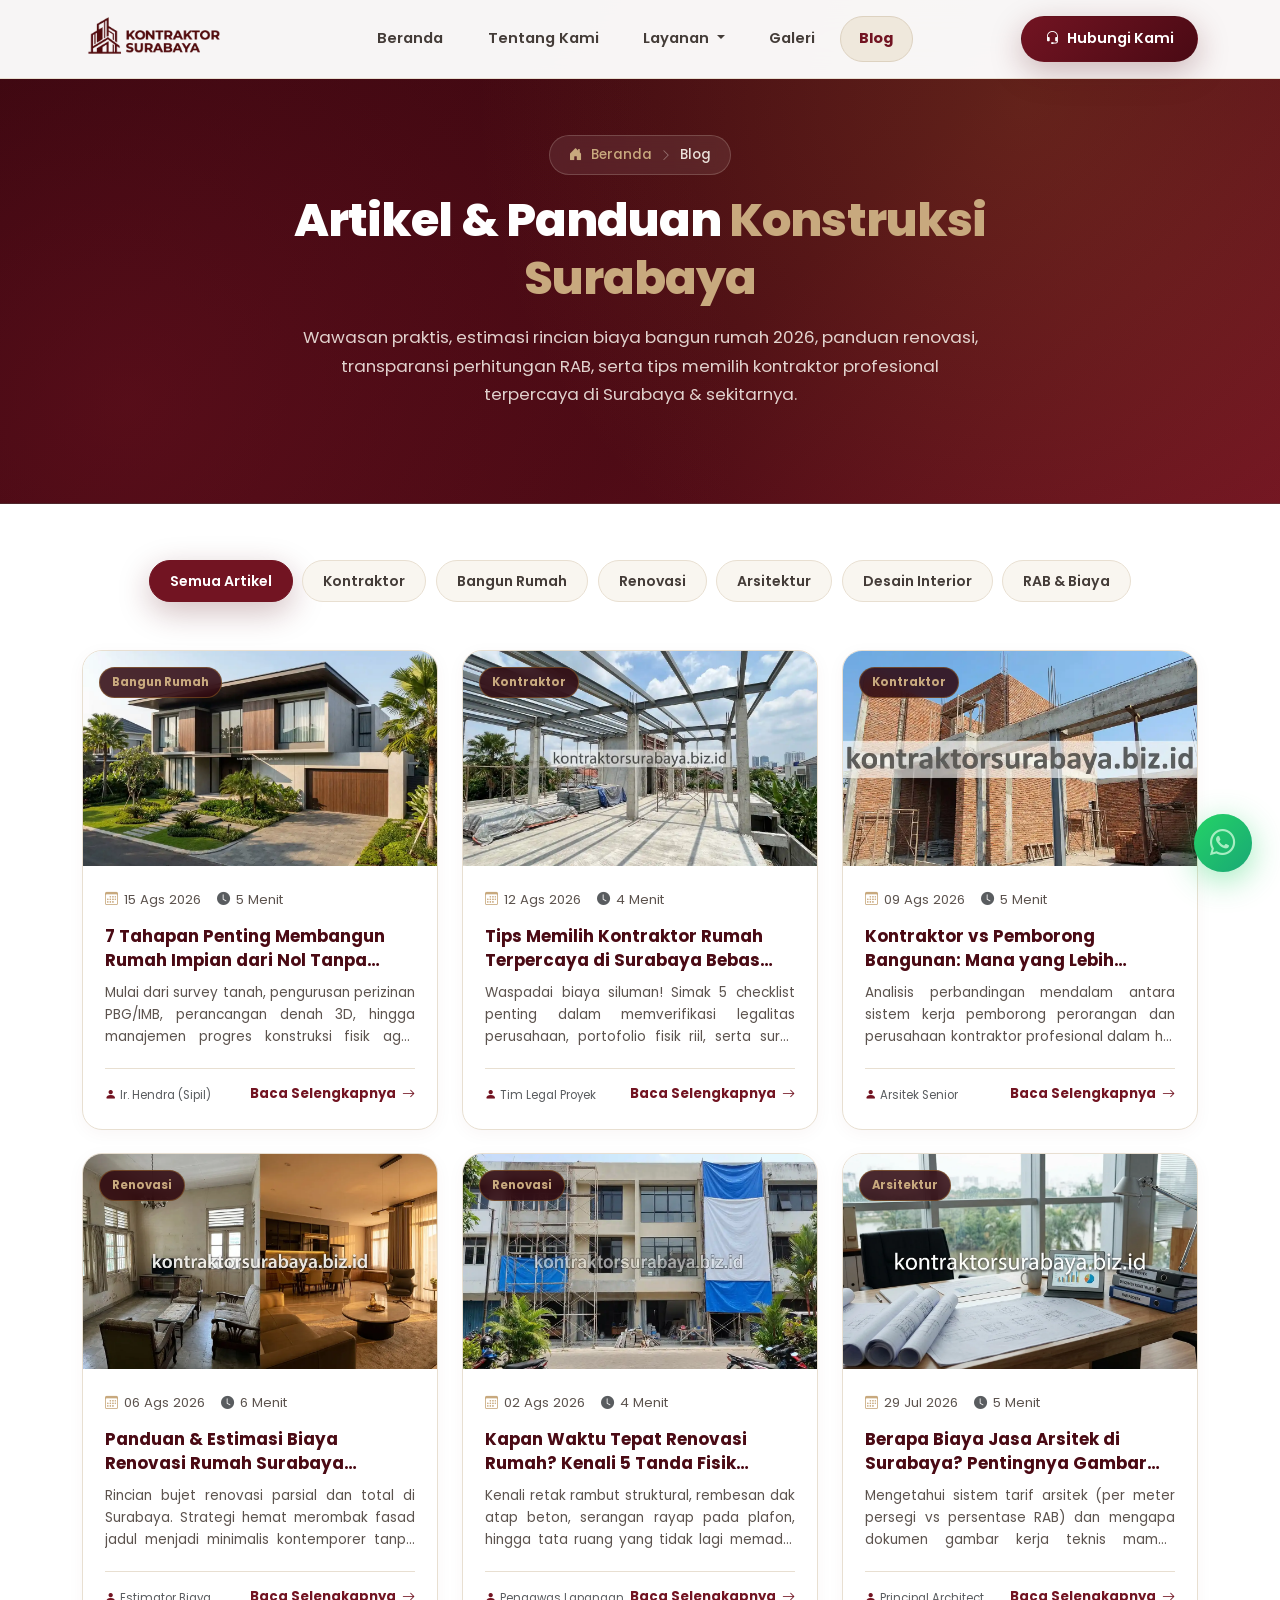
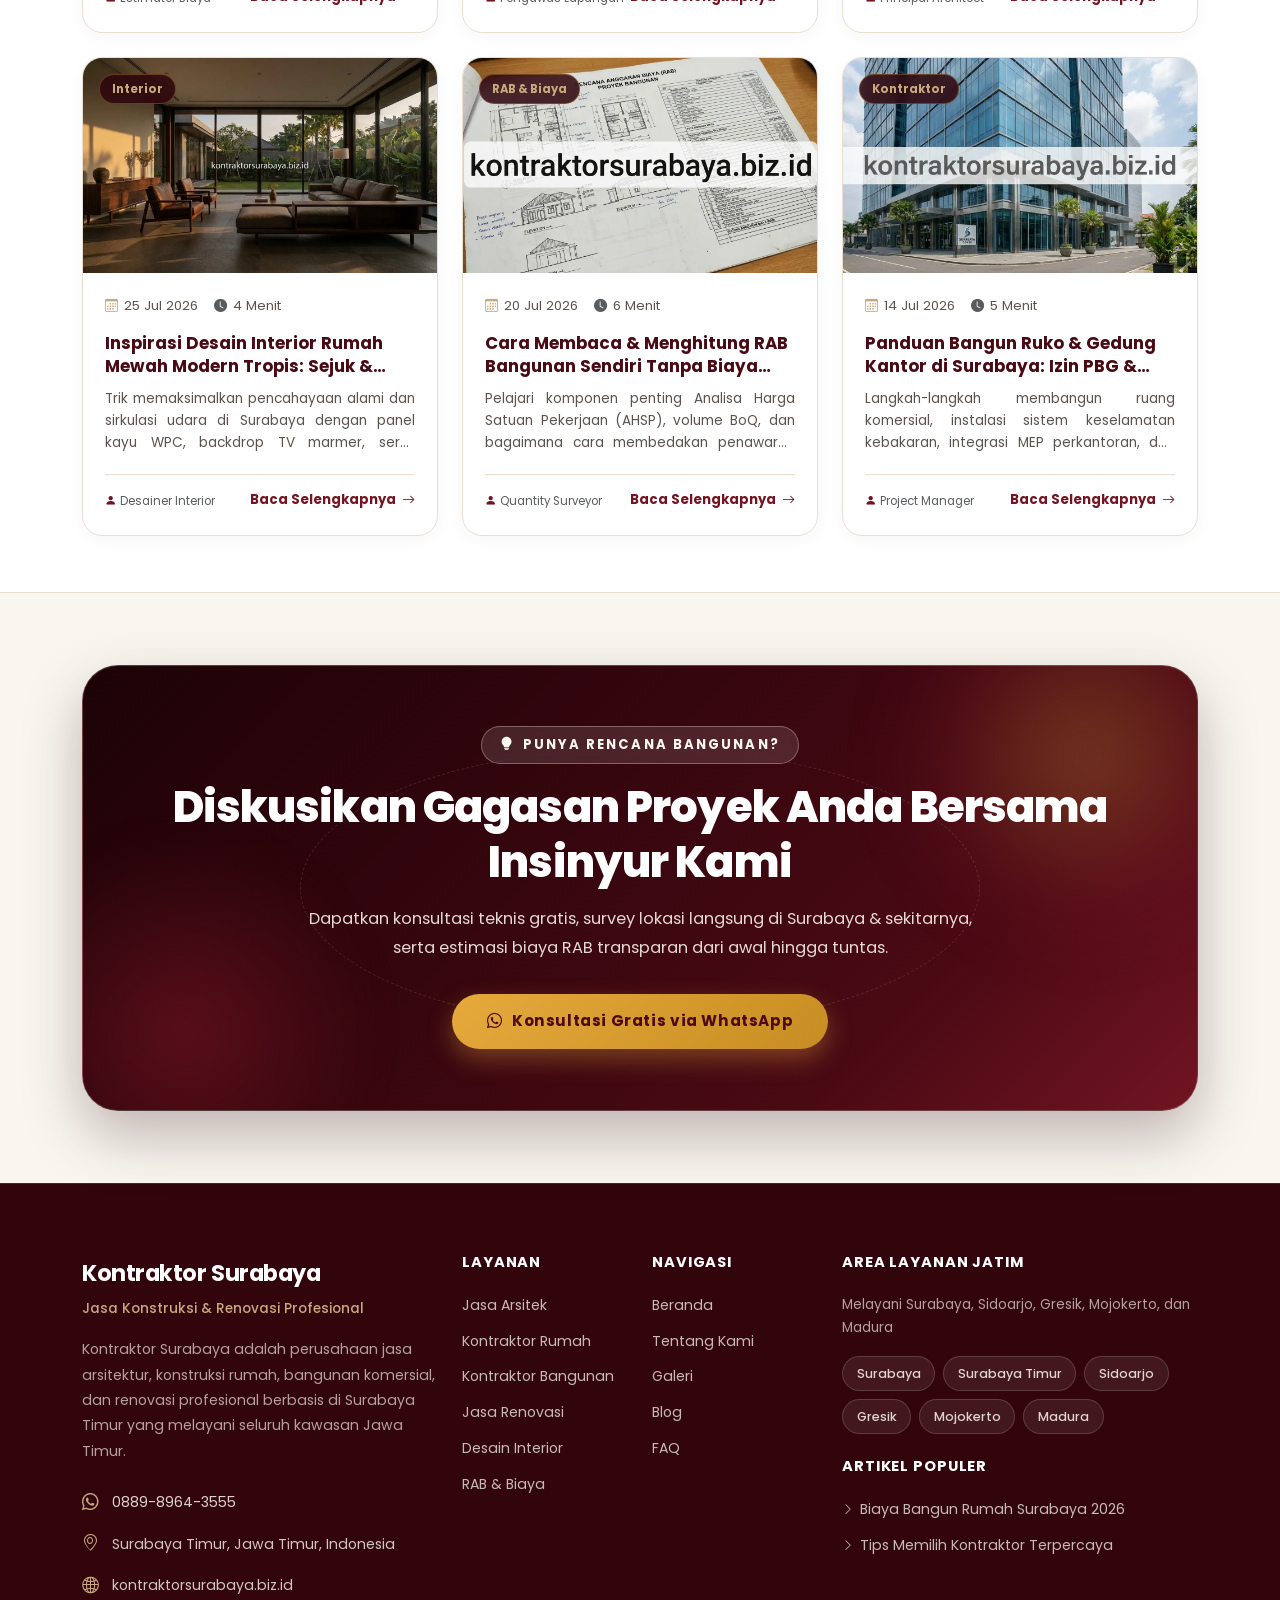
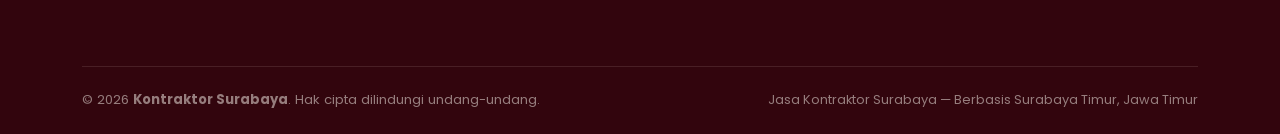
==== commit 3b6f177c: "fix: optimasisasi performance mobile" ====
--- a/blog.html
+++ b/blog.html
@@ -24,19 +24,32 @@
   <link rel="icon" type="image/webp" href="assets/img/favicon-logo.webp">
   <link rel="apple-touch-icon" href="assets/img/favicon-logo.webp">
 
-  <!-- Google Fonts: Poppins -->
+  <!-- Google Fonts: Poppins (High-Performance Async Preload) -->
   <link rel="preconnect" href="https://fonts.googleapis.com">
   <link rel="preconnect" href="https://fonts.gstatic.com" crossorigin>
-  <link
+  <link rel="preload" as="style"
+    href="https://fonts.googleapis.com/css2?family=Poppins:ital,wght@0,300;0,400;0,500;0,600;0,700;0,800;0,900;1,400;1,600&display=swap">
+  <link rel="stylesheet"
     href="https://fonts.googleapis.com/css2?family=Poppins:ital,wght@0,300;0,400;0,500;0,600;0,700;0,800;0,900;1,400;1,600&display=swap"
-    rel="stylesheet">
-
+    media="print" onload="this.media='all'">
+  <noscript>
+    <link rel="stylesheet"
+      href="https://fonts.googleapis.com/css2?family=Poppins:ital,wght@0,300;0,400;0,500;0,600;0,700;0,800;0,900;1,400;1,600&display=swap">
+  </noscript>
+
+  <!-- Critical Core CSS -->
   <link rel="stylesheet" href="assets/vendor/bootstrap/css/bootstrap.min.css">
-  <link rel="stylesheet" href="assets/vendor/bootstrap-icons/bootstrap-icons.min.css">
-  <link rel="stylesheet" href="assets/vendor/aos/aos.css">
-  <link rel="stylesheet" href="assets/vendor/glightbox/css/glightbox.min.css">
-  <link rel="stylesheet" href="https://cdn.jsdelivr.net/npm/swiper@11/swiper-bundle.min.css">
-  <link rel="stylesheet" href="assets/css/main.css">
+  <link rel="stylesheet" href="assets/css/main.min.css">
+
+  <!-- Non-Critical Vendor CSS (Deferred Loading to Eliminate Render-Blocking) -->
+  <link rel="preload" href="assets/vendor/bootstrap-icons/bootstrap-icons.min.css" as="style" onload="this.onload=null;this.rel='stylesheet'">
+  <noscript><link rel="stylesheet" href="assets/vendor/bootstrap-icons/bootstrap-icons.min.css"></noscript>
+  <link rel="preload" href="assets/vendor/aos/aos.css" as="style" onload="this.onload=null;this.rel='stylesheet'">
+  <noscript><link rel="stylesheet" href="assets/vendor/aos/aos.css"></noscript>
+  <link rel="preload" href="assets/vendor/glightbox/css/glightbox.min.css" as="style" onload="this.onload=null;this.rel='stylesheet'">
+  <noscript><link rel="stylesheet" href="assets/vendor/glightbox/css/glightbox.min.css"></noscript>
+  <link rel="preload" href="https://cdn.jsdelivr.net/npm/swiper@11/swiper-bundle.min.css" as="style" onload="this.onload=null;this.rel='stylesheet'">
+  <noscript><link rel="stylesheet" href="https://cdn.jsdelivr.net/npm/swiper@11/swiper-bundle.min.css"></noscript>
 
   <!-- Schema Markup JSON-LD -->
   <script type="application/ld+json">
@@ -109,8 +122,8 @@
     <div class="container">
       <a class="navbar-brand d-flex align-items-center" href="index.html"
         aria-label="Kontraktor Surabaya - Beranda">
-        <img src="assets/img/logo-header.webp" alt="Logo Kontraktor Surabaya" class="logo-img" height="54"
-          onerror="this.style.display='none'">
+        <img src="assets/img/logo-header.webp" alt="Logo Kontraktor Surabaya" class="logo-img" width="160" height="54"
+          fetchpriority="high" onerror="this.style.display='none'">
       </a>
 
       <!-- Custom Modern Hamburger Toggler -->
--- a/assets/css/main.min.css
+++ b/assets/css/main.min.css
@@ -0,0 +1 @@
+@import url("https://fonts.googleapis.com/css2?family=Poppins:ital,wght@0,300;0,400;0,500;0,600;0,700;0,800;0,900;1,400;1,600&display=swap");:root{--maroon:#721422;--maroon-dark:#4A0A14;--maroon-deep:#32050D;--maroon-light:#8F1B2D;--maroon-pale:#F9ECF0;--maroon-glass:rgba(114,20,34,0.08);--cream:#F9F6F0;--cream-card:#FAF8F4;--cream-border:#E8DFD1;--cream-dark:#D8C8B0;--cream-accent:#C8A97E;--cream-text:#FAF5ED;--white:#FFFFFF;--white-glass:rgba(255,255,255,0.12);--gray-50:#F9F6F0;--gray-100:#F2ECE1;--gray-200:#E5DCD0;--gray-400:#9E938A;--gray-600:#5C534E;--gray-700:#443C38;--gray-800:#2C2523;--gray-900:#1A1514;--font-body:"Poppins",sans-serif;--font-display:"Poppins",sans-serif;--section-py:96px;--shadow-sm:0 2px 10px rgba(88,17,26,0.04);--shadow-md:0 10px 30px rgba(88,17,26,0.08);--shadow-lg:0 20px 50px rgba(56,7,14,0.14);--shadow-maroon:0 10px 32px rgba(88,17,26,0.28);--shadow-cream:0 8px 24px rgba(200,169,126,0.15);--radius-sm:12px;--radius-md:18px;--radius-lg:24px;--radius-xl:32px;--transition:all 0.35s cubic-bezier(0.4,0,0.2,1)}*,*::before,*::after{box-sizing:border-box}html{scroll-behavior:smooth;overflow-x:clip;max-width:100%;width:100%}body{font-family:var(--font-body);color:var(--gray-800);background:var(--white);line-height:1.75;overflow-x:clip;max-width:100%;width:100%;-webkit-font-smoothing:antialiased;-moz-osx-font-smoothing:grayscale}a{text-decoration:none;transition:var(--transition)}img{max-width:100%;display:block}::-webkit-scrollbar{width:7px}::-webkit-scrollbar-track{background:var(--cream)}::-webkit-scrollbar-thumb{background:var(--maroon);border-radius:4px}::-webkit-scrollbar-thumb:hover{background:var(--maroon-light)}section{padding:var(--section-py) 0;position:relative}.section-title{font-family:var(--font-display);font-size:clamp(1.85rem,3.2vw,2.6rem);font-weight:700;color:var(--maroon-dark);line-height:1.25;margin-bottom:1rem;letter-spacing:-0.02em}.section-title span{color:var(--maroon)}.section-label,.section-subtitle{font-size:0.85rem;font-weight:700;letter-spacing:0.16em;text-transform:uppercase;color:var(--maroon);margin-bottom:0.65rem;display:inline-flex;align-items:center;gap:0.4rem;background:var(--maroon-pale);padding:0.35rem 1.1rem;border-radius:50px;border:1px solid rgba(114,20,34,0.15)}.section-desc{font-size:1.02rem;color:var(--gray-600);max-width:620px;font-weight:400;line-height:1.75}.divider-maroon{width:60px;height:4px;background:linear-gradient(90deg,var(--maroon),var(--cream-accent));border-radius:4px;margin:1rem 0 1.5rem}.btn-maroon{background:linear-gradient(135deg,var(--maroon),var(--maroon-dark));color:var(--white);padding:0.85rem 2rem;border-radius:50px;font-weight:600;font-size:0.95rem;border:1px solid var(--maroon);display:inline-flex;align-items:center;gap:0.6rem;transition:var(--transition);box-shadow:var(--shadow-maroon)}.btn-maroon:hover{background:linear-gradient(135deg,var(--maroon-light),var(--maroon));color:var(--white);transform:translateY(-3px);box-shadow:0 14px 36px rgba(88,17,26,0.35);border-color:var(--maroon-light)}.btn-outline-maroon{background:transparent;color:var(--maroon);padding:0.85rem 2rem;border-radius:50px;font-weight:600;font-size:0.95rem;border:2px solid var(--maroon);display:inline-flex;align-items:center;gap:0.6rem;transition:var(--transition)}.btn-outline-maroon:hover{background:var(--maroon);color:var(--white);transform:translateY(-3px);box-shadow:var(--shadow-maroon)}.btn-cream{background:var(--cream);color:var(--maroon-dark);padding:0.85rem 2rem;border-radius:50px;font-weight:600;font-size:0.95rem;border:1px solid var(--cream-border);display:inline-flex;align-items:center;gap:0.6rem;transition:var(--transition)}.btn-cream:hover{background:var(--white);color:var(--maroon);transform:translateY(-3px);box-shadow:var(--shadow-sm)}.btn-wa{background:linear-gradient(135deg,#25D366,#128C7E);color:var(--white);padding:0.85rem 2rem;border-radius:50px;font-weight:600;font-size:0.95rem;border:none;display:inline-flex;align-items:center;gap:0.6rem;transition:var(--transition);box-shadow:0 8px 28px rgba(37,211,102,0.32)}.btn-wa:hover{background:linear-gradient(135deg,#128C7E,#25D366);color:var(--white);transform:translateY(-3px);box-shadow:0 14px 38px rgba(37,211,102,0.42)}#navbar{background:rgba(255,255,255,0.96);backdrop-filter:blur(16px);-webkit-backdrop-filter:blur(16px);border-bottom:1px solid var(--cream-border);padding:0.75rem 0;transition:box-shadow 0.3s ease,background 0.3s ease;z-index:1000}#navbar.scrolled{box-shadow:0 6px 25px rgba(56,7,14,0.08);padding:0.75rem 0;background:rgba(255,255,255,0.98)}.navbar-brand{padding-top:0;padding-bottom:0;margin-right:1.5rem;flex-shrink:0}.navbar-brand img.logo-img{height:54px;width:auto;max-height:62px;object-fit:contain;display:block}.custom-toggler{width:44px;height:44px;background:rgba(114,20,34,0.06);border:1.5px solid rgba(114,20,34,0.2) !important;border-radius:12px;display:inline-flex;flex-direction:column;align-items:center;justify-content:center;gap:5px;padding:0;transition:var(--transition);cursor:pointer}.custom-toggler:hover,.custom-toggler:focus{background:rgba(114,20,34,0.12);border-color:var(--maroon) !important}.toggler-bar{display:block;width:22px;height:2.5px;background-color:var(--maroon);border-radius:4px;transition:all 0.3s ease}.nav-link{font-size:0.92rem !important;font-weight:600 !important;color:var(--gray-700) !important;padding:0.55rem 1.15rem !important;border-radius:50px;border:1px solid transparent;transition:var(--transition);white-space:nowrap !important}.nav-link:hover{color:var(--maroon) !important;background:var(--cream);border-color:var(--cream-border)}.nav-link.active{color:var(--maroon) !important;background:#EFE8DC !important;border-color:#DDD2C0 !important;font-weight:700 !important}.dropdown-menu{display:none;border:1px solid var(--cream-border);border-radius:var(--radius-md);box-shadow:0 16px 42px rgba(74,11,20,0.13);padding:0.85rem 0.65rem;min-width:260px;border-top:3px solid var(--maroon);background:var(--white);flex-direction:column;gap:7px}.dropdown-menu.show{display:flex !important}.dropdown-divider{border-color:var(--cream-border);opacity:0.8;margin:0.45rem 0 !important}.dropdown-item{font-size:0.89rem;font-weight:500;color:var(--gray-700);border-radius:10px;padding:0.72rem 1.1rem;transition:var(--transition);display:flex;align-items:center}.dropdown-item i{transition:var(--transition)}.dropdown-item:hover,.dropdown-item:focus{background:var(--maroon-pale) !important;color:var(--maroon) !important}.dropdown-item:hover i,.dropdown-item:focus i{color:var(--maroon) !important}.dropdown-item.active,.dropdown-item:active{background:linear-gradient(135deg,var(--maroon),var(--maroon-dark)) !important;color:var(--white) !important;font-weight:600 !important}.dropdown-item.active i,.dropdown-item:active i{color:var(--cream-accent) !important}.nav-cta{background:linear-gradient(135deg,var(--maroon),var(--maroon-dark)) !important;color:var(--white) !important;border-radius:50px !important;padding:0.6rem 1.45rem !important;font-size:0.9rem !important;box-shadow:var(--shadow-maroon);white-space:nowrap !important;display:inline-flex !important;align-items:center;gap:0.5rem}.nav-cta:hover{background:linear-gradient(135deg,var(--maroon-light),var(--maroon)) !important;color:var(--white) !important;transform:translateY(-2px)}@media (min-width:992px){.navbar-nav .nav-item.dropdown:hover>.dropdown-menu{display:flex !important;opacity:1;visibility:visible;transform:translateY(0);pointer-events:auto}.navbar-nav .nav-item.dropdown>.dropdown-menu{display:flex;opacity:0;visibility:hidden;transform:translateY(8px);transition:opacity 0.22s cubic-bezier(0.16,1,0.3,1),transform 0.22s cubic-bezier(0.16,1,0.3,1),visibility 0.22s cubic-bezier(0.16,1,0.3,1);margin-top:0.35rem}.navbar-nav .nav-item.dropdown>.dropdown-menu.show{display:flex !important;opacity:1;visibility:visible;transform:translateY(0)}#navbar .offcanvas{position:static !important;display:flex !important;flex-direction:row !important;width:auto !important;height:auto !important;visibility:visible !important;background:transparent !important;border:none !important;box-shadow:none !important;transform:none !important;flex-grow:1 !important}#navbar .offcanvas-body{display:flex !important;flex-direction:row !important;align-items:center !important;justify-content:space-between !important;padding:0 !important;width:100% !important}#navbar .navbar-nav{display:flex !important;flex-direction:row !important;align-items:center !important;margin-left:auto !important;margin-right:auto !important;gap:0.35rem !important}}@media (max-width:991.98px){#navbar{padding:0.65rem 0}.navbar-brand img.logo-img{height:52px;max-height:56px}#navbar .offcanvas-end{position:fixed !important;top:0 !important;bottom:0 !important;right:0 !important;width:320px !important;max-width:85vw !important;height:100vh !important;background-color:#FFFFFF !important;border-left:1px solid var(--cream-border) !important;box-shadow:-10px 0 30px rgba(0,0,0,0.15) !important;z-index:1060 !important;display:flex !important;flex-direction:column !important}#navbar .offcanvas-header{background:var(--cream) !important;border-bottom:1px solid var(--cream-border) !important;padding:1.1rem 1.4rem !important;flex-shrink:0 !important}.drawer-title{font-size:1.05rem !important;font-weight:700 !important;color:var(--maroon) !important;letter-spacing:-0.01em}.btn-drawer-close{width:38px;height:38px;border-radius:50% !important;background:var(--maroon-pale) !important;color:var(--maroon) !important;border:1.5px solid rgba(114,20,34,0.18) !important;display:inline-flex !important;align-items:center;justify-content:center;font-size:1.05rem;transition:var(--transition);cursor:pointer;padding:0;line-height:1}.btn-drawer-close:hover,.btn-drawer-close:focus{background:var(--maroon) !important;color:var(--white) !important;transform:rotate(90deg)}#navbar .offcanvas-body{padding:1.4rem 1.3rem !important;display:flex !important;flex-direction:column !important;flex-grow:1 !important;overflow-y:auto !important;background:#FFFFFF !important;text-align:left !important}#navbar .navbar-nav{display:flex !important;flex-direction:column !important;align-items:stretch !important;width:100% !important;gap:0.35rem !important;margin-bottom:1.5rem !important}#navbar .navbar-nav .nav-item{width:100% !important}#navbar .navbar-nav .nav-link{display:block !important;width:100% !important;text-align:left !important;font-size:1rem !important;font-weight:600 !important;color:#2D050C !important;padding:0.75rem 1rem !important;border-radius:12px !important;background:transparent;border:1px solid transparent}#navbar .navbar-nav .nav-link:hover,#navbar .navbar-nav .nav-link.active{background:var(--maroon-pale) !important;color:var(--maroon) !important;font-weight:700 !important;border-color:rgba(114,20,34,0.12) !important}#navbar .dropdown-menu{display:none;position:static !important;transform:none !important;background:#FAF8F4 !important;border:1px solid var(--cream-border) !important;box-shadow:none !important;border-radius:12px !important;padding:0.35rem 0.3rem !important;margin-top:0.25rem !important;width:100% !important;flex-direction:column;gap:2px !important}#navbar .dropdown-menu.show{display:flex !important}#navbar .dropdown-divider{margin:0.25rem 0.3rem !important}#navbar .dropdown-item{text-align:left !important;padding:0.45rem 0.75rem !important;font-size:0.88rem !important;color:var(--gray-800) !important;border-radius:8px !important}#navbar .dropdown-item:hover,#navbar .dropdown-item:focus{background:var(--maroon-pale) !important;color:var(--maroon) !important}#navbar .dropdown-item.active,#navbar .dropdown-item:active{background:linear-gradient(135deg,var(--maroon),var(--maroon-dark)) !important;color:#FFFFFF !important;font-weight:600 !important}#navbar .dropdown-item.active i,#navbar .dropdown-item:active i{color:#E5A93C !important}#navbar .nav-cta{display:flex !important;width:100% !important;justify-content:center !important;padding:0.85rem 1.5rem !important;font-size:0.95rem !important;border-radius:50px !important}}#hero{min-height:auto;position:relative;display:flex;align-items:flex-end;overflow:hidden;background:var(--maroon-deep);padding:0}.hero-bg{position:absolute;inset:0;background:radial-gradient(circle at 75% 35%,rgba(143,27,45,0.6) 0%,transparent 65%),linear-gradient(135deg,#2D050C 0%,#4D0A16 40%,#721422 75%,#250409 100%);background-size:cover;background-position:center;transform:translateZ(0);backface-visibility:hidden}.hero-overlay{position:absolute;inset:0;background:linear-gradient(90deg,rgba(37,4,9,0.88) 0%,rgba(55,7,15,0.72) 45%,rgba(65,8,18,0.25) 100%);transform:translateZ(0)}.hero-container{z-index:3;width:100%}.min-vh-100-hero{min-height:auto;padding-top:110px}.hero-content{position:relative;z-index:10;padding-top:20px;padding-bottom:130px}.hero-badge{display:inline-flex;align-items:center;justify-content:center;gap:0.45rem;background:rgba(249,246,240,0.12);border:1px solid rgba(232,223,209,0.35);color:var(--cream-text);font-size:0.8rem;font-weight:600;letter-spacing:0.05em;text-transform:uppercase;padding:0.4rem 1.1rem;border-radius:50px;margin-bottom:1.1rem;backdrop-filter:blur(8px);white-space:nowrap}.hero-title{font-family:var(--font-display);font-size:clamp(2rem,4.2vw,3.2rem);font-weight:800;color:var(--white);line-height:1.2;margin-bottom:0.9rem;letter-spacing:-0.02em}.hero-title .highlight{color:#E5A93C}.hero-desc{font-size:0.96rem;color:rgba(250,245,237,0.85);max-width:520px;margin-bottom:1.3rem;line-height:1.68;font-weight:400}.hero-location{display:block;font-size:0.86rem;color:var(--cream-text);margin-bottom:1.4rem;opacity:0.92;line-height:1.5}.hero-location i{color:#E5A93C;display:inline-block;vertical-align:middle}.btn-hero-cta{background:linear-gradient(135deg,#E5A93C,#C88D22);color:#4E0915 !important;font-weight:700;font-size:0.9rem;letter-spacing:0.04em;padding:0.8rem 1.9rem;border-radius:50px;border:none;display:inline-flex;align-items:center;gap:0.6rem;box-shadow:0 10px 25px rgba(229,169,60,0.35);transition:var(--transition)}.btn-hero-cta:hover{background:linear-gradient(135deg,#F0B84D,#D89828);color:#2D050B !important;transform:translateY(-3px);box-shadow:0 14px 34px rgba(229,169,60,0.45)}.btn-hero-outline{background:rgba(255,255,255,0.1);backdrop-filter:blur(8px);color:var(--white) !important;font-weight:600;font-size:0.9rem;padding:0.8rem 1.75rem;border-radius:50px;border:1px solid rgba(255,255,255,0.3);display:inline-flex;align-items:center;gap:0.6rem;transition:var(--transition)}.btn-hero-outline:hover{background:rgba(255,255,255,0.2);border-color:var(--cream-text);color:var(--white) !important;transform:translateY(-3px)}.hero-stats{display:flex;gap:1.8rem;margin-top:1.3rem;flex-wrap:wrap;position:relative;z-index:10}.hero-stat-num{font-family:var(--font-display);font-size:1.85rem;font-weight:800;color:var(--cream-text);line-height:1;display:block}.hero-stat-label{font-size:0.76rem;color:rgba(250,245,237,0.7);margin-top:0.2rem;font-weight:500}.hero-building-col{position:relative;z-index:3;align-self:center;padding-top:10px;padding-bottom:90px;margin-bottom:0}.hero-building-showcase{position:relative;width:100%;display:flex;justify-content:flex-end;align-items:center}.hero-building-img{width:100%;max-width:720px;height:auto;max-height:540px;object-fit:contain;object-position:center right;display:block;filter:drop-shadow(0 25px 45px rgba(0,0,0,0.7));transform:translateY(-10px);transition:transform 0.6s ease;margin-bottom:0}.hero-building-showcase:hover .hero-building-img{transform:translateY(-16px) scale(1.02)}.hero-bottom-curve{position:absolute;bottom:0;left:0;right:0;width:100%;line-height:0;z-index:2;margin-bottom:-10px;pointer-events:none;transform:translateZ(0)}.hero-bottom-curve svg{position:relative;display:block;width:100%;height:180px;transform:translateZ(0)}#about{background:var(--cream);padding:var(--section-py) 0;border-bottom:1px solid var(--cream-border)}.about-img-wrap{position:relative;border-radius:var(--radius-lg);overflow:visible}.about-img-main{border-radius:var(--radius-lg);overflow:hidden;box-shadow:0 18px 45px rgba(45,5,12,0.12);border:4px solid var(--white)}.about-img-main img{width:100%;height:480px;object-fit:cover;display:block;transition:transform 0.6s ease}.about-img-wrap:hover .about-img-main img{transform:scale(1.04)}.about-badge-float{position:absolute;bottom:-15px;right:-15px;background:linear-gradient(135deg,var(--maroon),var(--maroon-dark));color:var(--white);padding:1.25rem 1.6rem;border-radius:var(--radius-md);box-shadow:var(--shadow-maroon);border:3px solid var(--white);display:flex;align-items:center;gap:0.85rem;z-index:3}.about-badge-float .abyear{font-family:var(--font-display);font-size:2.2rem;font-weight:800;line-height:1;color:var(--cream-accent)}.about-badge-float .ablabel{font-size:0.82rem;font-weight:700;line-height:1.35;color:rgba(255,255,255,0.95)}.about-content{position:relative}@media (min-width:992px){.about-content{padding-left:2.25rem}}@media (min-width:1200px){.about-content{padding-left:3.25rem}}.about-content .section-label{font-size:0.85rem;font-weight:700;letter-spacing:0.16em;text-transform:uppercase;color:var(--maroon);margin-bottom:0.75rem;display:inline-block;background:var(--maroon-pale);padding:0.35rem 1.1rem;border-radius:50px;border:1px solid rgba(114,20,34,0.15)}.about-content .section-title{font-size:clamp(1.85rem,3.2vw,2.6rem);font-weight:800;color:var(--maroon-dark);line-height:1.25;margin-bottom:1.25rem;letter-spacing:-0.02em}.about-content .section-title span{color:var(--maroon)}.about-content .section-desc{text-align:justify;text-justify:inter-word;color:var(--gray-700);line-height:1.75}.about-list{list-style:none;padding:0;margin:1.5rem 0 2rem;display:flex;flex-direction:column;gap:0.85rem}.about-list li{display:flex;align-items:flex-start;gap:0.75rem;font-size:0.95rem;color:var(--gray-700);line-height:1.6}.about-list li i{color:var(--maroon);font-size:1.25rem;flex-shrink:0;margin-top:1px}#why-choose,#mengapa{background:var(--white);padding:var(--section-py) 0;border-bottom:1px solid var(--cream-border);position:relative}.why-highlights{display:flex;flex-direction:column;gap:0.65rem}.why-highlight-pill{display:inline-flex;align-items:center;gap:0.6rem;font-size:0.92rem;font-weight:600;color:var(--maroon-dark)}.why-highlight-pill i{color:var(--maroon);font-size:1.15rem}.why-feature-grid{display:grid;grid-template-columns:repeat(2,1fr);gap:1.25rem}.why-feature-card{background:var(--white);border:1px solid var(--cream-border);border-radius:20px;padding:1.8rem 1.5rem;position:relative;overflow:hidden;transition:all 0.35s cubic-bezier(0.165,0.84,0.44,1);box-shadow:0 4px 16px rgba(88,17,26,0.03);display:flex;flex-direction:column;height:100%}.why-feature-card:hover{transform:translateY(-6px);border-color:var(--maroon);box-shadow:0 16px 36px rgba(114,20,34,0.09);background:#FCFBF9}.why-card-number{position:absolute;top:10px;right:14px;font-family:var(--font-display);font-size:2.8rem;font-weight:800;color:rgba(114,20,34,0.05);line-height:1;pointer-events:none;transition:var(--transition)}.why-feature-card:hover .why-card-number{color:rgba(114,20,34,0.12);transform:scale(1.08)}.why-card-top{display:flex;align-items:center;justify-content:space-between;margin-bottom:1.25rem;position:relative;z-index:2}.why-icon-box{width:52px;height:52px;border-radius:14px;background:linear-gradient(135deg,var(--maroon),var(--maroon-dark));color:var(--white);display:flex;align-items:center;justify-content:center;font-size:1.35rem;box-shadow:var(--shadow-maroon);transition:var(--transition)}.why-feature-card:hover .why-icon-box{transform:scale(1.06);background:linear-gradient(135deg,var(--maroon-light),var(--maroon))}.why-step-tag{font-size:0.76rem;font-weight:700;letter-spacing:0.08em;text-transform:uppercase;color:var(--maroon);background:var(--maroon-pale);padding:0.25rem 0.75rem;border-radius:50px;border:1px solid rgba(114,20,34,0.12)}.why-card-title{font-size:1.08rem;font-weight:700;color:var(--maroon-dark);margin-bottom:0.5rem;position:relative;z-index:2;letter-spacing:-0.01em}.why-card-desc{font-size:0.88rem;color:var(--gray-600);line-height:1.65;margin:0;position:relative;z-index:2}@media (max-width:767.98px){.why-feature-grid{grid-template-columns:1fr;gap:1rem}}.why-card{background:var(--white);border:1px solid var(--cream-border);border-radius:var(--radius-md);padding:1.35rem 1.4rem;margin-bottom:1.1rem;display:flex;gap:1.25rem;align-items:flex-start;transition:var(--transition);box-shadow:0 4px 16px rgba(88,17,26,0.04)}.why-card:last-child{margin-bottom:0}.why-card:hover{transform:translateY(-4px);border-color:var(--maroon);box-shadow:0 12px 28px rgba(88,17,26,0.08)}.why-icon{width:52px;height:52px;border-radius:14px;background:linear-gradient(135deg,var(--maroon),var(--maroon-dark));color:var(--white);display:flex;align-items:center;justify-content:center;font-size:1.4rem;flex-shrink:0;box-shadow:var(--shadow-maroon)}.why-title{font-size:1.05rem;font-weight:700;color:var(--maroon-dark);margin-bottom:0.35rem}.why-desc{font-size:0.92rem;color:var(--gray-600);line-height:1.65;margin:0}.feature-item{display:flex;gap:1.25rem;margin-bottom:1.8rem;align-items:flex-start}.feature-item:last-child{margin-bottom:0}.feature-icon{width:54px;height:54px;background:linear-gradient(135deg,var(--maroon),var(--maroon-dark));color:var(--white);border-radius:var(--radius-sm);display:flex;align-items:center;justify-content:center;font-size:1.45rem;flex-shrink:0;box-shadow:var(--shadow-maroon)}.feature-title{font-weight:700;font-size:1.05rem;color:var(--maroon-dark);margin-bottom:0.35rem}.feature-desc{font-size:0.92rem;color:var(--gray-600);line-height:1.7;margin:0}.stats-grid{display:grid;grid-template-columns:1fr 1fr;gap:1.2rem}.stat-box{border-radius:var(--radius-md);padding:1.8rem 1.4rem;text-align:center;transition:var(--transition)}.stat-box:hover{transform:translateY(-4px)}.stat-box-primary{background:linear-gradient(135deg,var(--maroon),var(--maroon-dark));color:var(--white);box-shadow:var(--shadow-maroon)}.stat-box-dark{background:var(--cream);color:var(--maroon-dark);border:1px solid var(--cream-border)}.stat-box-num{font-family:var(--font-display);font-size:2.4rem;font-weight:800;line-height:1;display:block}.stat-box-primary .stat-box-num{color:var(--cream-text)}.stat-box-dark .stat-box-num{color:var(--maroon)}.stat-box-label{font-size:0.85rem;font-weight:600;margin-top:0.45rem;display:block}.stat-box-primary .stat-box-label{color:rgba(250,245,237,0.85)}.stat-box-dark .stat-box-label{color:var(--gray-600)}#proses{background:var(--cream);padding:var(--section-py) 0;border-bottom:1px solid var(--cream-border)}.proses-steps{display:grid;grid-template-columns:repeat(6,1fr);gap:1.1rem;margin-top:2.2rem}.proses-step{background:var(--white);border:1px solid var(--cream-border);border-radius:var(--radius-md);padding:1.8rem 1rem;text-align:center;transition:var(--transition);box-shadow:var(--shadow-sm);display:flex;flex-direction:column;align-items:center;height:100%}.proses-step:hover{transform:translateY(-6px);box-shadow:var(--shadow-md);border-color:var(--maroon)}.proses-num{width:50px;height:50px;border-radius:50%;background:linear-gradient(135deg,var(--maroon),var(--maroon-dark));color:var(--white);display:flex;align-items:center;justify-content:center;font-weight:800;font-size:1.15rem;margin-bottom:1rem;box-shadow:var(--shadow-maroon);border:3px solid var(--white)}.proses-title{font-weight:700;font-size:0.98rem;color:var(--maroon-dark);margin-bottom:0.4rem}.proses-desc{font-size:0.82rem;color:var(--gray-600);line-height:1.55;margin:0}@media (max-width:1199.98px){.proses-steps{grid-template-columns:repeat(3,1fr)}}@media (max-width:991.98px){.proses-steps{display:flex;overflow-x:auto;scroll-snap-type:x mandatory;-webkit-overflow-scrolling:touch;gap:1rem;padding:0.5rem 0.5rem 1.25rem 0.5rem;scrollbar-width:none;margin-top:1.5rem}.proses-steps::-webkit-scrollbar{display:none}.proses-step{flex:0 0 240px;max-width:260px;scroll-snap-align:center;border-radius:18px;padding:1.6rem 1.2rem;height:auto;min-height:220px}.proses-swipe-hint{font-size:0.78rem;opacity:0.8}}@media (max-width:575.98px){.proses-step{flex:0 0 78%;max-width:82%}}#layanan{background:var(--white);padding:var(--section-py) 0;border-bottom:1px solid var(--cream-border)}.service-card{background:var(--white);border-radius:var(--radius-lg);overflow:hidden;box-shadow:var(--shadow-sm);transition:var(--transition);height:100%;border:1px solid var(--cream-border);display:flex;flex-direction:column;cursor:pointer}.service-card:hover{transform:translateY(-8px);box-shadow:var(--shadow-md);border-color:var(--maroon)}.service-card-img{position:relative;overflow:hidden;height:220px;display:block;text-decoration:none}.service-card-img img{width:100%;height:100%;object-fit:cover;transition:transform 0.6s ease;display:block}.service-card:hover .service-card-img img{transform:scale(1.08)}.service-icon-badge{position:absolute;top:16px;left:16px;width:48px;height:48px;background:var(--maroon);color:var(--white);border-radius:16px;display:flex;align-items:center;justify-content:center;font-size:1.25rem;box-shadow:var(--shadow-maroon);border:1px solid rgba(255,255,255,0.2);z-index:2}.service-card-body{padding:1.6rem;flex:1;display:flex;flex-direction:column}.service-card-title{font-weight:700;font-size:1.1rem;color:var(--maroon-dark);margin-bottom:0.6rem;letter-spacing:-0.01em}.service-card-title a{color:var(--maroon-dark);text-decoration:none;transition:var(--transition)}.service-card:hover .service-card-title a,.service-card-title a:hover{color:var(--maroon)}.service-card-desc{font-size:0.92rem;color:var(--gray-600);line-height:1.7;flex:1;margin-bottom:1.25rem}.service-card-link{font-size:0.9rem;font-weight:700;color:var(--maroon);display:inline-flex;align-items:center;gap:0.4rem;transition:var(--transition);text-decoration:none;margin:0;line-height:1}.service-card:hover .service-card-link,.service-card-link:hover{gap:0.65rem;color:var(--maroon-light)}.btn-card-wa{display:inline-flex;align-items:center;justify-content:center;gap:0.42rem;background:#25D366;color:#FFFFFF !important;font-size:0.84rem;font-weight:600;padding:0.42rem 1.05rem;border-radius:50px;text-decoration:none !important;box-shadow:0 3px 12px rgba(37,211,102,0.28);border:1px solid #20BD5A;transition:all 0.25s ease;line-height:1;margin:0}.btn-card-wa:hover{background:#1EBE5D;color:#FFFFFF !important;transform:translateY(-2px);box-shadow:0 6px 16px rgba(37,211,102,0.4)}.btn-card-wa i{font-size:0.95rem;color:#FFFFFF !important;line-height:1}#testimoni{background:var(--cream);padding:var(--section-py) 0;border-bottom:1px solid var(--cream-border)}.testimonials-slider{overflow:hidden;padding:15px 5px 45px}.testimonials-slider .swiper-wrapper{display:flex;align-items:stretch}.testimonials-slider .swiper-slide{height:auto;display:flex}.testimonial-card{background:var(--white);border:1px solid var(--cream-border);border-radius:var(--radius-lg);padding:2.2rem 2rem;width:100%;height:100%;display:flex;flex-direction:column;justify-content:space-between;box-shadow:var(--shadow-sm);transition:var(--transition);position:relative;overflow:hidden}.testimonial-card:hover{transform:translateY(-6px);box-shadow:var(--shadow-md);border-color:var(--maroon)}.testimonial-quote-badge{position:absolute;top:1.2rem;right:1.4rem;font-size:2.4rem;line-height:1;color:rgba(114,20,34,0.1);pointer-events:none}.testimonial-stars{color:#E5A93C;font-size:1.05rem;margin-bottom:1.1rem;display:flex;gap:3px}.testimonial-quote{font-size:0.94rem;color:var(--gray-700);font-style:italic;line-height:1.75;margin-bottom:1.5rem;flex:1}.testimonial-user{display:flex;align-items:center;gap:0.85rem;padding-top:1.2rem;border-top:1px solid var(--cream-border)}.testimonial-avatar{width:46px;height:46px;border-radius:50%;background:linear-gradient(135deg,var(--maroon),var(--maroon-dark));color:var(--white);display:flex;align-items:center;justify-content:center;font-weight:700;font-size:0.95rem;flex-shrink:0;box-shadow:var(--shadow-maroon)}.testimonial-name{font-weight:700;font-size:0.95rem;color:var(--maroon-dark);margin:0}.testimonial-project{font-size:0.78rem;color:var(--gray-400);margin:0}.swiper-pagination-bullet{background:var(--gray-400);opacity:0.5;transition:var(--transition)}.swiper-pagination-bullet-active{background:var(--maroon) !important;opacity:1;width:26px;border-radius:6px}#portfolio{background:var(--white);padding:var(--section-py) 0;border-bottom:1px solid var(--cream-border)}.portfolio-filters{display:flex;gap:0.6rem;flex-wrap:wrap;justify-content:center;margin-bottom:2.5rem}.filter-btn{background:var(--cream);color:var(--gray-700);border:1px solid var(--cream-border);border-radius:50px;padding:0.5rem 1.25rem;font-size:0.88rem;font-weight:600;cursor:pointer;transition:var(--transition)}.filter-btn:hover,.filter-btn.active{background:var(--maroon);color:var(--white);border-color:var(--maroon);box-shadow:var(--shadow-maroon)}.portfolio-item{position:relative;border-radius:var(--radius-md);overflow:hidden;cursor:pointer;border:1px solid var(--cream-border);box-shadow:var(--shadow-sm);display:block}.portfolio-item img{width:100%;height:270px;object-fit:cover;transition:transform 0.6s ease;display:block}.portfolio-item:hover img{transform:scale(1.08)}.portfolio-overlay{position:absolute;inset:0;background:linear-gradient(to top,rgba(36,4,8,0.9) 0%,rgba(56,7,14,0.4) 60%,transparent 100%);opacity:0;transition:var(--transition);display:flex;align-items:flex-end;padding:1.35rem}.portfolio-item:hover .portfolio-overlay{opacity:1}.portfolio-overlay-title{font-weight:700;font-size:1rem;color:var(--white);margin-bottom:0.25rem}.portfolio-overlay-cat{font-size:0.8rem;color:var(--cream-accent);font-weight:500}.portfolio-zoom-btn{position:absolute;top:16px;right:16px;width:42px;height:42px;background:rgba(255,255,255,0.2);backdrop-filter:blur(8px);border-radius:50%;display:flex;align-items:center;justify-content:center;color:var(--white);font-size:1.15rem;opacity:0;transition:var(--transition)}.portfolio-item:hover .portfolio-zoom-btn{opacity:1}#faq{background:var(--cream);padding:var(--section-py) 0;border-bottom:1px solid var(--cream-border)}.faq-wrap .accordion-item{background:var(--white);border:1px solid var(--cream-border);border-radius:var(--radius-md) !important;margin-bottom:0.85rem;overflow:hidden;box-shadow:var(--shadow-sm)}.faq-wrap .accordion-button{background:var(--white);font-weight:700;font-size:0.98rem;color:var(--maroon-dark);padding:1.3rem 1.5rem;border-radius:var(--radius-md) !important;transition:var(--transition)}.faq-wrap .accordion-button:not(.collapsed){background:var(--maroon-pale);color:var(--maroon);box-shadow:none}.faq-wrap .accordion-button::after{background-image:url("data:image/svg+xml,%3csvg xmlns='http://www.w3.org/2000/svg' viewBox='0 0 16 16' fill='%2358111A'%3e%3cpath fill-rule='evenodd' d='M1.646 4.646a.5.5 0 0 1 .708 0L8 10.293l5.646-5.647a.5.5 0 0 1 .708.708l-6 6a.5.5 0 0 1-.708 0l-6-6a.5.5 0 0 1 0-.708z'/%3e%3c/svg%3e")}.faq-wrap .accordion-body{font-size:0.92rem;color:var(--gray-600);line-height:1.8;padding:1.1rem 1.5rem 1.4rem}#cta{background:var(--white);padding:70px 0}.cta-card{background:linear-gradient(135deg,#1C0306 0%,var(--maroon-deep) 35%,var(--maroon-dark) 75%,var(--maroon) 100%);border-radius:36px;padding:3.8rem 3.5rem;color:var(--white);text-align:center;position:relative;overflow:hidden;max-width:1120px;margin:0 auto;box-shadow:0 24px 60px rgba(40,4,10,0.28);border:1px solid rgba(232,223,209,0.25)}.cta-shape-1{position:absolute;top:-120px;right:-100px;width:420px;height:420px;border-radius:50%;background:radial-gradient(circle,rgba(229,169,60,0.28) 0%,rgba(143,27,45,0.15) 50%,transparent 70%);pointer-events:none;filter:blur(25px);animation:ctaFloat 6s ease-in-out infinite alternate}.cta-shape-2{position:absolute;bottom:-100px;left:-80px;width:360px;height:360px;border-radius:50%;background:radial-gradient(circle,rgba(143,27,45,0.45) 0%,rgba(88,17,26,0.2) 60%,transparent 75%);pointer-events:none;filter:blur(20px);animation:ctaFloat 8s ease-in-out infinite alternate-reverse}.cta-shape-3{position:absolute;top:50%;left:50%;transform:translate(-50%,-50%);width:680px;height:280px;border:1px dashed rgba(250,245,237,0.12);border-radius:50%;pointer-events:none}@keyframes ctaFloat{0%{transform:translateY(0) scale(1)}100%{transform:translateY(-18px) scale(1.08)}}.cta-content-wrap{position:relative;z-index:2}.cta-label{font-size:0.82rem;font-weight:700;letter-spacing:0.16em;text-transform:uppercase;color:var(--cream-text);margin-bottom:1rem;display:inline-flex;align-items:center;gap:0.45rem;background:rgba(249,246,240,0.12);backdrop-filter:blur(6px);padding:0.4rem 1.15rem;border-radius:50px;border:1px solid rgba(232,223,209,0.35)}.cta-title{font-size:clamp(1.9rem,3.4vw,2.75rem);font-weight:800;color:var(--white);line-height:1.25;margin-bottom:1rem;letter-spacing:-0.02em}.cta-desc{font-size:1.02rem;color:rgba(250,245,237,0.88);max-width:680px;margin:0 auto 2rem;line-height:1.75}@media (max-width:767.98px){.cta-card{padding:2.8rem 1.6rem;border-radius:26px}}.btn-gold{background:linear-gradient(135deg,#E5A93C,#C88D22);color:#4E0915 !important;font-weight:700;font-size:0.95rem;letter-spacing:0.04em;padding:0.9rem 2.2rem;border-radius:50px;border:none;display:inline-flex;align-items:center;gap:0.6rem;box-shadow:0 10px 25px rgba(229,169,60,0.35);transition:var(--transition)}.btn-gold:hover{background:linear-gradient(135deg,#F0B84D,#D89828);color:#2D050B !important;transform:translateY(-3px);box-shadow:0 14px 34px rgba(229,169,60,0.45)}.btn-maroon{background:linear-gradient(135deg,var(--maroon),var(--maroon-dark));color:var(--white) !important;font-weight:700;font-size:0.95rem;letter-spacing:0.04em;padding:0.85rem 2rem;border-radius:50px;border:none;display:inline-flex;align-items:center;gap:0.6rem;box-shadow:var(--shadow-maroon);transition:var(--transition)}.btn-maroon:hover{background:linear-gradient(135deg,var(--maroon-light),var(--maroon));color:var(--white) !important;transform:translateY(-3px);box-shadow:0 12px 28px rgba(114,20,34,0.4)}#footer{background:var(--maroon-deep);color:rgba(250,245,237,0.78);padding:70px 0 0;border-top:1px solid rgba(232,223,209,0.15)}.footer-logo-text{font-family:var(--font-display);font-size:1.4rem;font-weight:700;color:var(--white);letter-spacing:-0.02em}.footer-tagline{font-size:0.85rem;color:var(--cream-accent);margin-top:0.25rem;font-weight:500}.footer-desc{font-size:0.88rem;color:rgba(250,245,237,0.65);line-height:1.8;margin:1rem 0 1.5rem}.footer-contact-item{display:flex;align-items:center;gap:0.75rem;font-size:0.88rem;color:rgba(250,245,237,0.8);margin-bottom:0.75rem}.footer-contact-item a{color:rgba(250,245,237,0.85);text-decoration:none;transition:var(--transition)}.footer-contact-item a:hover{color:var(--cream-accent)}.footer-contact-item i{color:var(--cream-accent);font-size:1.05rem;width:18px}.footer-heading{font-weight:700;font-size:0.92rem;color:var(--white);margin-bottom:1.3rem;letter-spacing:0.06em;text-transform:uppercase}.footer-links{list-style:none;padding:0;margin:0}.footer-links li{margin-bottom:0.7rem}.footer-links a{color:rgba(250,245,237,0.75);text-decoration:none;font-size:0.88rem;display:flex;align-items:center;gap:0.4rem;transition:var(--transition)}.footer-links a:hover{color:var(--cream-accent);gap:0.65rem}.footer-links a i{font-size:0.75rem}.footer-area-tags{display:flex;flex-wrap:wrap;gap:0.5rem}.area-tag{background:rgba(249,246,240,0.08);border:1px solid rgba(232,223,209,0.18);color:rgba(250,245,237,0.85);font-size:0.78rem;font-weight:500;padding:0.35rem 0.85rem;border-radius:50px;transition:var(--transition)}.area-tag:hover{background:var(--maroon);border-color:var(--cream-accent);color:var(--white)}.footer-bottom{border-top:1px solid rgba(232,223,209,0.12);margin-top:50px;padding:22px 0}.footer-bottom p{font-size:0.82rem;color:rgba(250,245,237,0.5);margin:0}.wa-float{position:fixed;bottom:28px;right:28px;z-index:999;width:58px;height:58px;background:linear-gradient(135deg,#25D366,#128C7E);color:var(--white);border-radius:50%;display:flex;align-items:center;justify-content:center;font-size:1.6rem;box-shadow:0 8px 32px rgba(37,211,102,0.45);transition:var(--transition);text-decoration:none}.wa-float:hover{transform:scale(1.1) translateY(-3px);color:var(--white);box-shadow:0 16px 44px rgba(37,211,102,0.55)}.wa-float::before{content:"";position:absolute;width:100%;height:100%;border-radius:50%;background:rgba(37,211,102,0.4);animation:waPulse 2s infinite}@keyframes waPulse{0%{transform:scale(1);opacity:0.8}100%{transform:scale(1.6);opacity:0}}.scroll-top,#back-to-top,#scroll-top-btn{position:fixed;bottom:96px;right:36px;z-index:998;width:42px;height:42px;background:linear-gradient(135deg,var(--maroon),var(--maroon-dark));color:var(--white);border-radius:50%;border:2px solid rgba(255,255,255,0.35);display:flex;align-items:center;justify-content:center;font-size:1.1rem;box-shadow:0 6px 20px rgba(74,11,20,0.35);cursor:pointer;opacity:0;pointer-events:none;transition:all 0.35s ease;text-decoration:none}.scroll-top.visible,#back-to-top.visible,#scroll-top-btn.visible{opacity:1;pointer-events:auto}.scroll-top:hover,#back-to-top:hover,#scroll-top-btn:hover{background:linear-gradient(135deg,var(--maroon-light),var(--maroon));color:var(--white);transform:scale(1.1) translateY(-3px);box-shadow:0 10px 26px rgba(74,11,20,0.45)}.text-maroon{color:var(--maroon) !important}.text-maroon-dark{color:var(--maroon-dark) !important}.text-cream{color:var(--cream-text) !important}.text-cream-accent{color:var(--cream-accent) !important}.text-gold{color:var(--cream-accent) !important}.bg-maroon{background-color:var(--maroon) !important}.bg-maroon-dark{background-color:var(--maroon-dark) !important}.bg-maroon-pale{background-color:var(--maroon-pale) !important}.bg-cream{background-color:var(--cream) !important}.bg-white{background-color:var(--white) !important}.fw-800{font-weight:800 !important}.font-display{font-family:var(--font-display) !important}.page-hero{position:relative;background:linear-gradient(135deg,var(--maroon-deep) 0%,var(--maroon-dark) 60%,var(--maroon) 100%);padding:135px 0 70px;overflow:hidden;color:var(--white);border-bottom:1px solid rgba(232,223,209,0.15)}.page-hero-bg{position:absolute;inset:0;background-image:radial-gradient(circle at 80% 20%,rgba(229,169,60,0.15) 0%,transparent 50%),radial-gradient(circle at 10% 80%,rgba(143,27,45,0.3) 0%,transparent 50%);pointer-events:none}.page-hero-title{font-family:var(--font-display);font-size:clamp(1.9rem,3.8vw,2.9rem);font-weight:800;color:var(--white);line-height:1.25;letter-spacing:-0.02em;margin-bottom:1rem}.page-hero-title span{color:var(--cream-accent)}.page-hero-desc{font-size:1.05rem;color:rgba(250,245,237,0.85);max-width:680px;line-height:1.7;margin-bottom:1.5rem}.breadcrumb-custom{display:inline-flex;align-items:center;gap:0.5rem;background:rgba(255,255,255,0.08);backdrop-filter:blur(8px);padding:0.45rem 1.2rem;border-radius:50px;border:1px solid rgba(232,223,209,0.2);font-size:0.85rem;font-weight:500}.breadcrumb-custom a{color:var(--cream-accent);text-decoration:none;transition:var(--transition)}.breadcrumb-custom a:hover{color:var(--white)}.breadcrumb-custom .separator{color:rgba(250,245,237,0.4);font-size:0.75rem}.breadcrumb-custom .current{color:rgba(250,245,237,0.9)}.breadcrumb-plain{display:flex;align-items:center;flex-wrap:wrap;gap:0.45rem;background:transparent !important;padding:0 !important;border:none !important;box-shadow:none !important;backdrop-filter:none !important;font-size:0.85rem;font-weight:500;margin-bottom:1.25rem}.breadcrumb-plain a{color:var(--gray-600);text-decoration:none;transition:var(--transition);display:inline-flex;align-items:center}.breadcrumb-plain a:hover{color:var(--maroon)}.breadcrumb-plain .separator{color:var(--gray-400);font-size:0.72rem}.breadcrumb-plain .current{color:var(--maroon);font-weight:600}.vision-mission-card{background:var(--white);border:1px solid var(--cream-border);border-radius:var(--radius-lg);padding:2.2rem 2rem;height:100%;box-shadow:var(--shadow-sm);transition:var(--transition);position:relative;overflow:hidden}.vision-mission-card:hover{transform:translateY(-6px);border-color:var(--maroon);box-shadow:0 16px 36px rgba(114,20,34,0.09)}.vm-icon-box{width:56px;height:56px;border-radius:16px;background:linear-gradient(135deg,var(--maroon),var(--maroon-dark));color:var(--white);display:flex;align-items:center;justify-content:center;font-size:1.5rem;margin-bottom:1.3rem;box-shadow:var(--shadow-maroon)}.vm-title{font-size:1.35rem;font-weight:800;color:var(--maroon-dark);margin-bottom:0.85rem}.vm-desc{font-size:0.95rem;color:var(--gray-600);line-height:1.7;margin:0}.core-value-card{background:var(--white);border:1px solid var(--cream-border);border-radius:20px;padding:1.8rem 1.6rem;height:100%;transition:var(--transition);box-shadow:0 4px 16px rgba(88,17,26,0.03)}.core-value-card:hover{transform:translateY(-5px);border-color:var(--maroon);box-shadow:0 14px 32px rgba(114,20,34,0.08)}.core-value-icon{width:50px;height:50px;border-radius:14px;background:var(--maroon-pale);color:var(--maroon);display:flex;align-items:center;justify-content:center;font-size:1.35rem;margin-bottom:1.1rem;transition:var(--transition)}.core-value-card:hover .core-value-icon{background:linear-gradient(135deg,var(--maroon),var(--maroon-dark));color:var(--white)}.core-value-title{font-size:1.1rem;font-weight:700;color:var(--maroon-dark);margin-bottom:0.5rem}.core-value-desc{font-size:0.88rem;color:var(--gray-600);line-height:1.65;margin:0;text-align:justify;text-justify:inter-word}.area-badge-card{background:var(--white);border:1px solid var(--cream-border);border-radius:16px;padding:1.3rem 1.4rem;transition:var(--transition);display:flex;align-items:flex-start;gap:1rem;height:100%}.area-badge-card:hover{border-color:var(--maroon);transform:translateY(-4px);box-shadow:0 10px 24px rgba(114,20,34,0.06)}.area-badge-icon{width:44px;height:44px;border-radius:12px;background:var(--maroon-pale);color:var(--maroon);display:flex;align-items:center;justify-content:center;font-size:1.25rem;flex-shrink:0}.area-badge-title{font-weight:700;font-size:1rem;color:var(--maroon-dark);margin-bottom:0.25rem}.area-badge-desc{font-size:0.82rem;color:var(--gray-600);margin:0;line-height:1.5}.quick-scope-card{background:var(--white);border:1px solid var(--cream-border);border-left:5px solid var(--maroon);border-radius:20px;padding:1.85rem 2.2rem;box-shadow:0 10px 30px rgba(114,20,34,0.05);position:relative;overflow:hidden;transition:var(--transition)}.quick-scope-card:hover{box-shadow:0 16px 38px rgba(114,20,34,0.08);border-color:rgba(114,20,34,0.25);border-left-color:var(--maroon)}.badge-scope{display:inline-flex;align-items:center;gap:0.4rem;background:var(--maroon-pale);color:var(--maroon);font-size:0.78rem;font-weight:700;padding:0.35rem 0.95rem;border-radius:50px;text-transform:uppercase;letter-spacing:0.05em;margin-bottom:0.75rem}.quick-scope-title{font-size:1.28rem;font-weight:800;color:var(--maroon-dark);margin-bottom:0.5rem;line-height:1.35}.quick-scope-text{font-size:0.94rem;color:var(--gray-600);line-height:1.7;margin-bottom:1.25rem}.quick-chips-wrap{display:grid;grid-template-columns:repeat(3,1fr);gap:0.65rem}.service-chip{display:flex;align-items:center;gap:0.55rem;background:#FDFBF8;color:var(--gray-800);border:1px solid rgba(114,20,34,0.12);padding:0.6rem 0.85rem;border-radius:12px;font-size:0.83rem;font-weight:600;text-decoration:none;transition:var(--transition);text-align:left}.service-chip i{color:var(--maroon);font-size:0.95rem;flex-shrink:0;transition:var(--transition)}.service-chip:hover{background:var(--maroon);color:var(--white);border-color:var(--maroon);transform:translateY(-2px);box-shadow:0 6px 16px rgba(114,20,34,0.18)}.service-chip:hover i{color:var(--cream-accent)}.blog-featured-card{background:var(--white);border:1px solid var(--cream-border);border-radius:24px;overflow:hidden;box-shadow:0 10px 30px rgba(114,20,34,0.05);transition:var(--transition)}.blog-featured-card:hover{transform:translateY(-4px);box-shadow:0 18px 40px rgba(114,20,34,0.1);border-color:rgba(114,20,34,0.2)}.blog-featured-img{position:relative;overflow:hidden;height:100%;min-height:320px}.blog-featured-img img{width:100%;height:100%;object-fit:cover;transition:transform 0.6s ease}.blog-featured-card:hover .blog-featured-img img{transform:scale(1.05)}.blog-featured-badge{position:absolute;top:1.25rem;left:1.25rem;background:linear-gradient(135deg,var(--maroon),var(--maroon-dark));color:var(--white);font-size:0.76rem;font-weight:700;padding:0.35rem 0.95rem;border-radius:50px;box-shadow:var(--shadow-maroon);letter-spacing:0.04em;text-transform:uppercase}.blog-featured-content{padding:2.5rem 2.2rem;display:flex;flex-direction:column;justify-content:center}.blog-meta{display:flex;align-items:center;gap:1rem;font-size:0.82rem;color:var(--gray-600);margin-bottom:0.85rem}.blog-meta span{display:inline-flex;align-items:center;gap:0.35rem}.blog-card{background:var(--white);border:1px solid var(--cream-border);border-radius:20px;overflow:hidden;box-shadow:0 4px 18px rgba(114,20,34,0.04);transition:var(--transition);height:100% !important;display:flex !important;flex-direction:column !important}.blog-card:hover{transform:translateY(-5px);box-shadow:0 16px 36px rgba(114,20,34,0.09);border-color:rgba(114,20,34,0.25)}.blog-card-img{position:relative;overflow:hidden;height:215px !important;min-height:215px !important;max-height:215px !important;display:block;flex-shrink:0}.blog-card-img img{width:100%;height:100%;object-fit:cover;transition:transform 0.6s ease}.blog-card:hover .blog-card-img img{transform:scale(1.08)}.blog-card-badge{position:absolute;top:1rem;left:1rem;background:rgba(45,5,12,0.85);backdrop-filter:blur(6px);color:var(--cream-accent);font-size:0.72rem;font-weight:700;padding:0.25rem 0.75rem;border-radius:50px;border:1px solid rgba(229,169,60,0.3)}.blog-card-body{padding:1.4rem;display:flex;flex-direction:column;flex-grow:1}.blog-card-title{font-size:1.05rem;font-weight:700;color:var(--maroon-dark);line-height:1.4;margin-bottom:0.65rem;display:-webkit-box;-webkit-line-clamp:2;-webkit-box-orient:vertical;overflow:hidden;height:2.9rem;transition:var(--transition)}.blog-card:hover .blog-card-title{color:var(--maroon)}.blog-card-desc{font-size:0.85rem;color:var(--gray-600);line-height:1.6;margin-bottom:1.25rem;display:-webkit-box;-webkit-line-clamp:3;-webkit-box-orient:vertical;overflow:hidden;height:4.1rem;text-align:justify;text-justify:inter-word}.blog-card-footer{display:flex;align-items:center;justify-content:space-between;border-top:1px solid var(--cream-border);padding-top:0.9rem;margin-top:auto;font-size:0.82rem}.blog-card-link{color:var(--maroon);font-weight:700;text-decoration:none;display:inline-flex;align-items:center;gap:0.35rem;transition:var(--transition)}.blog-card-link:hover{color:var(--maroon-dark);gap:0.6rem}.breadcrumb-bar{background:var(--cream-pale);border-bottom:1px solid var(--cream-border);padding:14px 0;margin-top:80px;font-size:0.85rem}.breadcrumb-bar a{color:var(--gray-600);text-decoration:none;font-weight:500;transition:var(--transition)}.breadcrumb-bar a:hover{color:var(--maroon)}.breadcrumb-bar .separator{color:var(--gray-400);margin:0 0.45rem;font-size:0.72rem;display:inline-flex;align-items:center}.breadcrumb-bar span:last-child{color:var(--maroon);font-weight:600}.article-layout{display:flex;gap:2.5rem;align-items:flex-start}.article-main{flex:1;min-width:0}@media (max-width:991.98px){.breadcrumb-bar{margin-top:70px}.article-layout{flex-direction:column;gap:2rem}}.article-title{font-family:var(--font-display);font-size:clamp(1.6rem,3.2vw,2.35rem);font-weight:800;color:var(--maroon-dark);line-height:1.3;margin-bottom:1.25rem;letter-spacing:-0.01em}.article-top-meta{display:flex;flex-wrap:wrap;align-items:center;gap:1.25rem;font-size:0.85rem;color:var(--gray-600);margin-bottom:1.75rem;padding-bottom:1rem;border-bottom:1px solid var(--cream-border)}.meta-author{display:inline-flex;align-items:center;gap:0.5rem;font-weight:600;color:var(--maroon-dark)}.meta-author img{width:32px;height:32px;border-radius:50%;object-fit:cover}.featured-image-wrap{border-radius:16px;overflow:hidden;margin-bottom:2rem;box-shadow:0 8px 24px rgba(114,20,34,0.06)}.featured-image-wrap img{width:100%;height:auto;max-height:460px;object-fit:cover;display:block}.featured-caption{background:#F4EFE6;color:var(--gray-600);font-size:0.8rem;padding:0.6rem 1rem;text-align:center;font-style:italic}.summary-box{background:var(--maroon-pale);border:1px solid rgba(114,20,34,0.15);border-left:4px solid var(--maroon);border-radius:14px;padding:1.5rem;margin-bottom:2rem}.summary-box h3{font-size:1.08rem;font-weight:800;color:var(--maroon-dark);margin-bottom:0.75rem}.summary-box p{font-size:0.94rem;color:var(--gray-800);line-height:1.7;margin-bottom:0.75rem}.summary-box ul{padding-left:1.2rem;margin-bottom:0}.summary-box li{font-size:0.9rem;color:var(--gray-700);line-height:1.65;margin-bottom:0.4rem}.toc-box{background:var(--white);border:1px solid var(--cream-border);border-radius:14px;margin-bottom:2rem;overflow:hidden;box-shadow:0 4px 15px rgba(114,20,34,0.03)}.toc-toggle{width:100%;display:flex;align-items:center;justify-content:space-between;background:#FAF6EE;border:none;padding:0.85rem 1.25rem;font-weight:700;font-size:0.95rem;color:var(--maroon-dark);cursor:pointer;transition:var(--transition)}.toc-toggle:hover{background:#F4ECE0}.toc-toggle i{transition:transform 0.3s ease}.toc-toggle.active i{transform:rotate(90deg)}.toc-content{display:none;padding:1rem 1.25rem}.toc-content.show{display:block}.toc-content ul{list-style:none;padding-left:0;margin-bottom:0}.toc-content li{margin-bottom:0.45rem}.toc-content a{color:var(--gray-700);text-decoration:none;font-size:0.9rem;font-weight:500;transition:var(--transition)}.toc-content a:hover{color:var(--maroon);padding-left:4px}.article-body{font-size:1rem;line-height:1.85;color:var(--gray-800)}.article-body p{margin-bottom:1.5rem;text-align:justify;text-justify:inter-word}.article-body h2{font-size:1.45rem;font-weight:800;color:var(--maroon-dark);margin-top:2.5rem;margin-bottom:1rem;padding-bottom:0.5rem;border-bottom:2px solid var(--cream-border)}.article-body h3{font-size:1.2rem;font-weight:700;color:var(--maroon);margin-top:1.8rem;margin-bottom:0.75rem}.article-body ul,.article-body ol{padding-left:1.25rem;margin-bottom:1.5rem}.article-body li{margin-bottom:0.5rem;line-height:1.7}.article-body a{color:var(--maroon);font-weight:600;text-decoration:underline}.baca-juga-box{display:flex;align-items:center;justify-content:space-between;gap:1rem;background:linear-gradient(135deg,#FFFDF9 0%,var(--cream-pale) 100%);border:1px solid var(--cream-border);border-left:4px solid var(--maroon);border-radius:14px;padding:0.95rem 1.35rem;margin:2rem 0;box-shadow:0 4px 18px rgba(114,20,34,0.04);transition:all 0.3s cubic-bezier(0.16,1,0.3,1);text-decoration:none !important}.baca-juga-box:hover{transform:translateY(-3px);box-shadow:0 8px 24px rgba(114,20,34,0.09);border-left-color:var(--gold)}.baca-juga-left{display:flex;align-items:center;gap:0.85rem;flex:1}.baca-juga-badge{background:var(--maroon);color:var(--white);font-size:0.72rem;font-weight:700;letter-spacing:0.04em;padding:0.35rem 0.7rem;border-radius:6px;display:inline-flex;align-items:center;gap:0.35rem;flex-shrink:0;transition:var(--transition)}.baca-juga-box:hover .baca-juga-badge{background:var(--maroon-dark)}.baca-juga-title{color:var(--maroon-dark) !important;font-weight:700 !important;font-size:0.95rem;line-height:1.4;margin-bottom:0;text-decoration:none !important;transition:var(--transition)}.baca-juga-box:hover .baca-juga-title{color:var(--maroon) !important}.baca-juga-arrow{color:var(--gold);font-size:1.25rem;flex-shrink:0;transition:transform 0.3s ease,color 0.3s ease}.baca-juga-box:hover .baca-juga-arrow{transform:translateX(5px);color:var(--maroon)}.body-figure{margin:2rem 0;border-radius:14px;overflow:hidden}.body-figure img{width:100%;height:auto;max-height:420px;object-fit:cover;display:block}.body-figure figcaption{background:#F4EFE6;color:var(--gray-600);font-size:0.8rem;padding:0.55rem 1rem;text-align:center;font-style:italic}.article-quote{position:relative;background:linear-gradient(135deg,#FAF2E4 0%,#F4E8D3 100%) !important;border:1px solid #E6D8C1;border-left:5px solid var(--maroon);border-radius:0 16px 16px 0;padding:1.4rem 1.6rem 1.4rem 2rem;margin:2.25rem 0;box-shadow:0 6px 20px rgba(114,20,34,0.06)}.article-quote::before{content:'\201C';position:absolute;top:4px;left:10px;font-family:Georgia,serif;font-size:3.5rem;line-height:1;color:rgba(114,20,34,0.18);pointer-events:none}.article-quote p{position:relative;font-style:italic;font-weight:600;color:var(--maroon-dark) !important;font-size:1.02rem;line-height:1.75;margin-bottom:0.5rem;text-align:left !important}.article-quote cite,.article-quote .quote-author{display:block;font-style:normal;font-weight:700;font-size:0.86rem;color:#8C2232;margin-top:0.35rem}.promo-banner{display:block;position:relative;border-radius:18px;overflow:hidden;margin:2.75rem 0;text-decoration:none;box-shadow:0 10px 30px rgba(114,20,34,0.12)}.promo-banner img{width:100%;height:250px;object-fit:cover;display:block;transition:transform 0.6s ease}.promo-banner:hover img{transform:scale(1.04)}.promo-overlay{position:absolute;inset:0;background:linear-gradient(180deg,rgba(30,4,8,0.75) 0%,rgba(20,2,5,0.94) 100%);display:flex;flex-direction:column;justify-content:center;align-items:center;text-align:center;padding:1.75rem 1.5rem}.promo-text{color:var(--white);font-family:var(--font-display);font-size:clamp(1.2rem,2.4vw,1.5rem);font-weight:800;margin-bottom:0.35rem;line-height:1.3}.promo-subtext{color:var(--cream-accent);font-size:0.88rem;margin-bottom:1.15rem;max-width:500px}.promo-cta{display:inline-flex;align-items:center;justify-content:center;gap:0.5rem;background:#25D366;color:#FFFFFF !important;font-size:0.92rem;font-weight:700;padding:0.65rem 1.6rem;border-radius:50px;box-shadow:0 4px 18px rgba(37,211,102,0.4);transition:all 0.3s ease}.promo-banner:hover .promo-cta{background:#1EBE5B;transform:scale(1.05);box-shadow:0 6px 22px rgba(37,211,102,0.55)}.article-faq{background:var(--cream-pale);border:1px solid var(--cream-border);border-radius:16px;padding:1.75rem;margin:2.5rem 0}.article-faq h3{font-size:1.18rem;font-weight:800;color:var(--maroon-dark);margin-bottom:1.25rem}.faq-mini-item{border-bottom:1px solid var(--cream-border);padding:0.9rem 0}.faq-mini-item:last-child{border-bottom:none;padding-bottom:0}.faq-mini-question{width:100%;background:none;border:none;padding:0;text-align:left;font-weight:700;font-size:0.95rem;color:var(--gray-800);display:flex;justify-content:space-between;align-items:center;gap:1rem;cursor:pointer;transition:color 0.2s ease}.faq-mini-question:hover{color:var(--maroon)}.faq-mini-question i{color:var(--maroon);transition:transform 0.35s cubic-bezier(0.16,1,0.3,1);flex-shrink:0}.faq-mini-item.active .faq-mini-question i{transform:rotate(45deg);color:var(--gold)}.faq-mini-answer{display:grid;grid-template-rows:0fr;transition:grid-template-rows 0.35s cubic-bezier(0.16,1,0.3,1),opacity 0.3s ease;opacity:0}.faq-mini-answer-inner{overflow:hidden}.faq-mini-answer p{padding-top:0.75rem;margin-bottom:0;font-size:0.9rem;color:var(--gray-600);line-height:1.7}.faq-mini-item.active .faq-mini-answer{grid-template-rows:1fr;opacity:1}.share-article-box{margin:2.5rem 0 1.5rem}.share-article-box h4{font-size:0.95rem;font-weight:700;color:var(--gray-800);margin-bottom:0.75rem}.share-buttons-row{display:flex;flex-wrap:wrap;gap:0.6rem}.share-btn{display:inline-flex;align-items:center;gap:0.4rem;padding:0.45rem 1rem;border-radius:8px;font-size:0.82rem;font-weight:600;text-decoration:none;color:var(--white);transition:var(--transition)}.share-btn.whatsapp{background:#25D366}.share-btn.facebook{background:#1877F2}.share-btn.twitter{background:#000000}.share-btn.linkedin{background:#0A66C2}.share-btn:hover{opacity:0.9;transform:translateY(-2px);color:var(--white)}.article-tags-footer{display:flex;flex-wrap:wrap;gap:0.5rem;margin-top:1.5rem;padding-top:1.25rem;border-top:1px solid var(--cream-border)}.tag-pill{background:var(--cream-pale);color:var(--gray-700);border:1px solid var(--cream-border);padding:0.35rem 0.85rem;border-radius:50px;font-size:0.78rem;font-weight:600;text-decoration:none;transition:var(--transition)}.tag-pill:hover{background:var(--maroon);color:var(--white);border-color:var(--maroon)}.article-sidebar{width:340px;flex-shrink:0;display:flex;flex-direction:column;gap:1.75rem;position:-webkit-sticky;position:sticky;top:95px;align-self:flex-start;height:fit-content;z-index:10}@media (max-width:991.98px){.article-sidebar{width:100%;position:static}}.sidebar-author-card{background:var(--white);border:1px solid var(--cream-border);border-radius:16px;padding:1.5rem;text-align:center;box-shadow:0 4px 18px rgba(114,20,34,0.03)}.sidebar-author-card img{width:76px;height:76px;border-radius:50%;object-fit:cover;display:block;margin:0 auto 0.75rem auto;border:2px solid var(--maroon)}.sidebar-author-card h4{font-size:1.05rem;font-weight:800;color:var(--maroon-dark);margin-bottom:0.5rem}.sidebar-social{display:flex;justify-content:center;gap:0.6rem;margin-bottom:0.85rem}.sidebar-social a{width:32px;height:32px;border-radius:50%;background:var(--cream-pale);color:var(--maroon);display:flex;align-items:center;justify-content:center;font-size:0.85rem;text-decoration:none;transition:var(--transition)}.sidebar-social a:hover{background:var(--maroon);color:var(--white)}.sidebar-author-card .desc{font-size:0.82rem;color:var(--gray-600);line-height:1.6;margin-bottom:0;text-align:justify}.sidebar-related{background:var(--white);border:1px solid var(--cream-border);border-radius:16px;padding:1.5rem;box-shadow:0 4px 18px rgba(114,20,34,0.03)}.sidebar-related h4{font-size:1.05rem;font-weight:800;color:var(--maroon-dark);margin-bottom:1rem;padding-bottom:0.5rem;border-bottom:2px solid var(--cream-border)}.related-item{display:flex;gap:0.85rem;margin-bottom:1rem;padding-bottom:1rem;border-bottom:1px solid var(--cream-border);text-decoration:none;color:inherit;transition:var(--transition)}.related-item:last-child{margin-bottom:0;padding-bottom:0;border-bottom:none}.related-item img{width:72px;height:60px;border-radius:8px;object-fit:cover;flex-shrink:0}.related-item h5{font-size:0.84rem;font-weight:700;color:var(--maroon-dark);line-height:1.35;margin-bottom:0.25rem;display:-webkit-box;-webkit-line-clamp:2;-webkit-box-orient:vertical;overflow:hidden;transition:var(--transition)}.related-item:hover h5{color:var(--maroon)}.related-item span{font-size:0.74rem;color:var(--gray-500)}.related-articles-section{background:var(--cream);padding:4rem 0;border-top:1px solid var(--cream-border);border-bottom:1px solid var(--cream-border)}.related-heading{font-size:1.35rem;font-weight:800;color:var(--maroon-dark);margin-bottom:2rem;text-align:center}.related-grid{display:grid;grid-template-columns:repeat(3,1fr);gap:1.5rem}@media (max-width:991.98px){.related-grid{grid-template-columns:1fr}}.related-card{background:var(--white);border:1px solid var(--cream-border);border-radius:16px;overflow:hidden;box-shadow:0 4px 15px rgba(114,20,34,0.04);transition:var(--transition);display:flex;flex-direction:column}.related-card:hover{transform:translateY(-4px);box-shadow:0 12px 28px rgba(114,20,34,0.08)}.related-card img{width:100%;height:180px;object-fit:cover;display:block}.related-card-content{padding:1.25rem;display:flex;flex-direction:column;flex-grow:1}.related-card-content h4{font-size:1.02rem;font-weight:700;color:var(--maroon-dark);margin-bottom:0.5rem}.related-card-content h4 a{color:inherit;text-decoration:none}.related-card-content h4 a:hover{color:var(--maroon)}.related-card-content p{font-size:0.84rem;color:var(--gray-600);line-height:1.6;margin-bottom:1rem;flex-grow:1}.related-read-more{color:var(--maroon);font-size:0.84rem;font-weight:700;text-decoration:none;display:inline-flex;align-items:center;gap:0.35rem;margin-top:auto}.related-read-more:hover{color:var(--maroon-dark);gap:0.55rem}@media (max-width:991.98px){:root{--section-py:72px}.min-vh-100-hero{min-height:auto;padding-top:100px}.page-hero{padding:105px 0 50px !important;text-align:center !important}.page-hero-title{font-size:1.65rem !important;line-height:1.3 !important}.page-hero-desc{font-size:0.92rem !important;line-height:1.65 !important;padding:0 0.5rem !important}.breadcrumb-custom{font-size:0.7rem !important;padding:0.26rem 0.75rem !important;gap:0.32rem !important;max-width:96% !important;line-height:1.3 !important;-webkit-backdrop-filter:none !important;backdrop-filter:none !important;background:rgba(255,255,255,0.12) !important}.breadcrumb-custom .separator{font-size:0.6rem !important}.breadcrumb-custom i{font-size:0.68rem !important}.quick-scope-card{padding:1.4rem 1.15rem !important;border-left:4px solid var(--maroon) !important;text-align:center}.badge-scope{font-size:0.7rem !important;padding:0.28rem 0.8rem !important;margin:0 auto 0.75rem auto !important;display:table !important}.quick-scope-title{text-align:center !important;font-size:1.18rem !important;line-height:1.35 !important;margin-left:auto !important;margin-right:auto !important;margin-bottom:0.75rem !important}.quick-scope-text{text-align:justify !important;text-justify:inter-word;font-size:0.88rem !important;line-height:1.65 !important;margin-bottom:1.25rem !important}.quick-chips-wrap{display:grid !important;grid-template-columns:repeat(2,1fr) !important;gap:0.55rem !important;margin-bottom:1.35rem !important}.service-chip{font-size:0.78rem !important;padding:0.55rem 0.65rem !important;border-radius:10px !important;background:#FAF7F2 !important;border:1px solid rgba(114,20,34,0.12) !important;gap:0.5rem !important;align-items:center !important;justify-content:flex-start !important;text-align:left !important;min-height:46px !important}.service-chip i{font-size:0.92rem !important;color:var(--maroon) !important;flex-shrink:0 !important}.quick-scope-card .btn-maroon{width:100% !important;max-width:320px;margin:0 auto !important;justify-content:center !important}.feature-cards-scroll,.feature-cards-row{display:flex !important;flex-wrap:nowrap !important;overflow-x:auto !important;scroll-snap-type:x mandatory;-webkit-overflow-scrolling:touch;gap:1rem !important;padding:0.5rem 0.5rem 1.25rem 0.5rem !important;margin-left:-0.25rem !important;margin-right:-0.25rem !important;scrollbar-width:none;margin-top:1rem}.feature-cards-scroll::-webkit-scrollbar,.feature-cards-row::-webkit-scrollbar{display:none}.feature-cards-scroll>[class*="col-"],.feature-cards-row>[class*="col-"]{flex:0 0 260px !important;max-width:270px !important;width:260px !important;scroll-snap-align:center;padding:0 !important}.feature-cards-scroll .core-value-card,.feature-cards-row .core-value-card{height:100% !important;min-height:230px !important;display:flex !important;flex-direction:column !important;justify-content:flex-start !important;border-radius:18px !important;padding:1.5rem 1.3rem !important}.hero-bg{transform:none !important}.hero-content{padding-top:30px;padding-bottom:125px;text-align:center;transform:translateZ(0)}.hero-badge{font-size:0.72rem !important;letter-spacing:0.04em !important;padding:0.32rem 0.9rem !important;margin-bottom:1.1rem !important;white-space:nowrap !important;max-width:92%;display:inline-flex !important;align-items:center !important;justify-content:center !important;gap:0.35rem !important;-webkit-backdrop-filter:none !important;backdrop-filter:none !important;background:rgba(249,246,240,0.16) !important}.hero-badge i{font-size:0.75rem !important}.hero-title{font-size:1.85rem;line-height:1.35;margin-bottom:1rem}.hero-desc{font-size:0.94rem;line-height:1.65;max-width:520px;margin-left:auto;margin-right:auto;margin-bottom:1.2rem}.hero-location{display:block !important;text-align:center !important;font-size:0.82rem !important;line-height:1.55 !important;margin-bottom:1.4rem !important;max-width:92%;margin-left:auto !important;margin-right:auto !important}.hero-location i{color:#E5A93C !important;display:inline-block !important;vertical-align:middle !important;margin-right:0.2rem !important}.hero-content .d-flex.flex-wrap.gap-3{flex-direction:column !important;width:100% !important;gap:0.75rem !important}.btn-hero-cta,.btn-hero-outline{width:100% !important;display:flex !important;justify-content:center !important;align-items:center !important;padding:0.85rem 1.5rem !important;text-align:center !important;font-size:0.95rem !important}.btn-hero-outline{-webkit-backdrop-filter:none !important;backdrop-filter:none !important;background:rgba(255,255,255,0.15) !important}.hero-building-col{display:none !important}.about-img-wrap{max-width:360px;margin:0 auto 1.75rem auto}.about-img-main{aspect-ratio:1 / 1 !important;width:100% !important;height:auto !important;border-radius:20px !important;overflow:hidden !important}.about-img-main img{width:100% !important;height:100% !important;aspect-ratio:1 / 1 !important;object-fit:cover !important}.about-badge-float{bottom:-10px !important;right:5px !important;padding:0.85rem 1.15rem !important;border-radius:14px !important}.about-badge-float .abyear{font-size:1.75rem !important}.about-badge-float .ablabel{font-size:0.72rem !important}.about-content{text-align:center !important;padding-left:0.85rem !important;padding-right:0.85rem !important}.about-content .section-label{display:table !important;margin:0 auto 0.75rem auto !important;text-align:center !important;font-size:0.78rem !important}.about-content .section-title{text-align:center !important;font-size:1.65rem !important;line-height:1.3 !important;margin-left:auto;margin-right:auto;margin-bottom:1rem !important}.about-content .section-desc{text-align:justify !important;text-justify:inter-word;max-width:95% !important;margin-left:auto !important;margin-right:auto !important;padding-left:0.5rem !important;padding-right:0.5rem !important;font-size:0.92rem !important;line-height:1.65 !important}.about-list{text-align:left !important;max-width:520px;margin:1.4rem auto 1.8rem auto !important;padding:0 0.5rem !important}.about-btn-wrap{display:flex !important;justify-content:center !important;width:100%;margin-top:1rem}#about-link-btn{display:inline-flex !important;align-items:center !important;justify-content:center !important;padding:0.75rem 1.75rem !important;font-size:0.88rem !important;margin:0 auto !important;border-radius:50px !important}#why-choose .col-lg-5{text-align:center !important}#why-choose .section-label{display:table !important;margin:0 auto 0.75rem auto !important;text-align:center !important;font-size:0.78rem !important}#why-choose .section-title{text-align:center !important;font-size:1.65rem !important;line-height:1.3 !important;margin-left:auto;margin-right:auto;margin-bottom:1rem !important}#why-choose .section-desc{text-align:justify !important;text-justify:inter-word;max-width:95% !important;margin-left:auto !important;margin-right:auto !important;padding-left:0.5rem !important;padding-right:0.5rem !important;font-size:0.92rem !important;line-height:1.65 !important}.why-highlights{max-width:520px;margin:0 auto 1.5rem auto !important;padding:0 0.5rem;text-align:left}.why-btn-wrap{display:flex !important;justify-content:center !important;width:100%;margin-bottom:2rem}#why-wa-btn{display:inline-flex !important;align-items:center !important;justify-content:center !important;padding:0.75rem 1.75rem !important;font-size:0.88rem !important;margin:0 auto !important;border-radius:50px !important}.why-feature-grid{grid-template-columns:1fr !important;gap:1rem !important}#service-areas .section-label{display:table !important;margin:0 auto 0.75rem auto !important;text-align:center !important}#service-areas .section-title{text-align:center !important;font-size:1.65rem !important;line-height:1.3 !important;margin-left:auto !important;margin-right:auto !important;margin-bottom:1rem !important}#service-areas .section-desc{text-align:justify !important;text-justify:inter-word;max-width:95% !important;margin-left:auto !important;margin-right:auto !important}#footer{padding-top:55px}#footer .container{padding-left:1.4rem !important;padding-right:1.4rem !important}.footer-desc{text-align:justify;text-justify:inter-word;line-height:1.7}.hero-stats{justify-content:center;gap:1.8rem}.hero-tagline{font-size:1.1rem}.process-timeline::before{display:none}}@media (max-width:767.98px){:root{--section-py:56px}#footer .container{padding-left:1.25rem !important;padding-right:1.25rem !important}.footer-bottom{text-align:center;padding:1.25rem 0.5rem}.hero-content{padding-top:25px;padding-bottom:120px}.breadcrumb-custom{font-size:0.68rem !important;padding:0.22rem 0.65rem !important;gap:0.28rem !important}.hero-badge{font-size:0.68rem !important;padding:0.28rem 0.8rem !important}.hero-title{font-size:1.65rem;line-height:1.32}.hero-desc{font-size:0.9rem;line-height:1.6}.hero-location{font-size:0.78rem !important;line-height:1.5 !important}.hero-tagline{font-size:1rem}.hero-stats{gap:1.2rem}.trust-badge-card{padding:0.85rem 0.75rem;gap:0.6rem}.trust-badge-icon{width:38px;height:38px;font-size:1.15rem;border-radius:10px}.trust-badge-title{font-size:0.82rem}.trust-badge-desc{font-size:0.7rem}.stats-grid{grid-template-columns:1fr 1fr}.portfolio-filters{display:flex !important;flex-wrap:nowrap !important;overflow-x:auto !important;scroll-snap-type:x mandatory;-webkit-overflow-scrolling:touch;gap:0.5rem !important;padding:0.35rem 0.75rem 0.85rem 0.75rem !important;margin-left:-0.75rem !important;margin-right:-0.75rem !important;margin-bottom:1.5rem !important;justify-content:flex-start !important;scrollbar-width:none}.portfolio-filters::-webkit-scrollbar{display:none}.portfolio-filter-btn,.filter-btn{flex-shrink:0 !important;white-space:nowrap !important;scroll-snap-align:center;font-size:0.82rem !important;padding:0.48rem 1.05rem !important;border-radius:50px !important}.portfolio-item img{height:240px !important}.portfolio-overlay{opacity:1 !important;background:linear-gradient(to top,rgba(36,4,8,0.9) 0%,rgba(56,7,14,0.35) 55%,transparent 100%) !important}.blog-details-page section.pt-4{padding-top:1rem !important}.blog-details-page .container{padding-left:1.25rem !important;padding-right:1.25rem !important}.article-title{font-size:1.38rem !important;line-height:1.35 !important;margin-bottom:0.85rem !important}.article-top-meta{gap:0.75rem !important;font-size:0.78rem !important;margin-bottom:1.25rem !important;padding-bottom:0.75rem !important}.article-body p{font-size:0.92rem !important;line-height:1.78 !important;margin-bottom:1.2rem !important;text-align:justify;text-justify:inter-word}.article-body h2{font-size:1.18rem !important;margin-top:1.8rem !important;margin-bottom:0.75rem !important;line-height:1.35 !important}.article-body h3{font-size:1.05rem !important;margin-top:1.4rem !important}.baca-juga-box{padding:0.65rem 0.85rem !important;margin:1.25rem 0 !important;gap:0.55rem !important;border-radius:10px !important;border-left-width:3px !important}.baca-juga-left{gap:0.5rem !important}.baca-juga-badge{font-size:0.62rem !important;padding:0.2rem 0.45rem !important;border-radius:4px !important;letter-spacing:0.02em !important}.baca-juga-badge i{font-size:0.62rem !important}.baca-juga-title{font-size:0.8rem !important;line-height:1.35 !important}.baca-juga-arrow{font-size:1rem !important}.summary-box{padding:1.15rem 1rem !important;margin-bottom:1.5rem !important}.summary-box h3{font-size:0.98rem !important}.summary-box p,.summary-box li{font-size:0.85rem !important;line-height:1.6 !important}.article-quote{padding:1rem 1.15rem 1rem 1.4rem !important;margin:1.5rem 0 !important;border-left-width:4px !important}.article-quote p{font-size:0.88rem !important;line-height:1.65 !important}.article-quote cite,.article-quote .quote-author{font-size:0.78rem !important}.promo-banner{margin:1.75rem 0 !important;border-radius:14px !important}.promo-banner img{height:195px !important}.promo-overlay{padding:1.15rem 1rem !important}.promo-text{font-size:1.02rem !important;margin-bottom:0.25rem !important}.promo-subtext{font-size:0.76rem !important;margin-bottom:0.85rem !important;line-height:1.4 !important}.promo-cta{font-size:0.8rem !important;padding:0.45rem 1.15rem !important}.breadcrumb-bar{padding:10px 0 !important;font-size:0.76rem !important}}
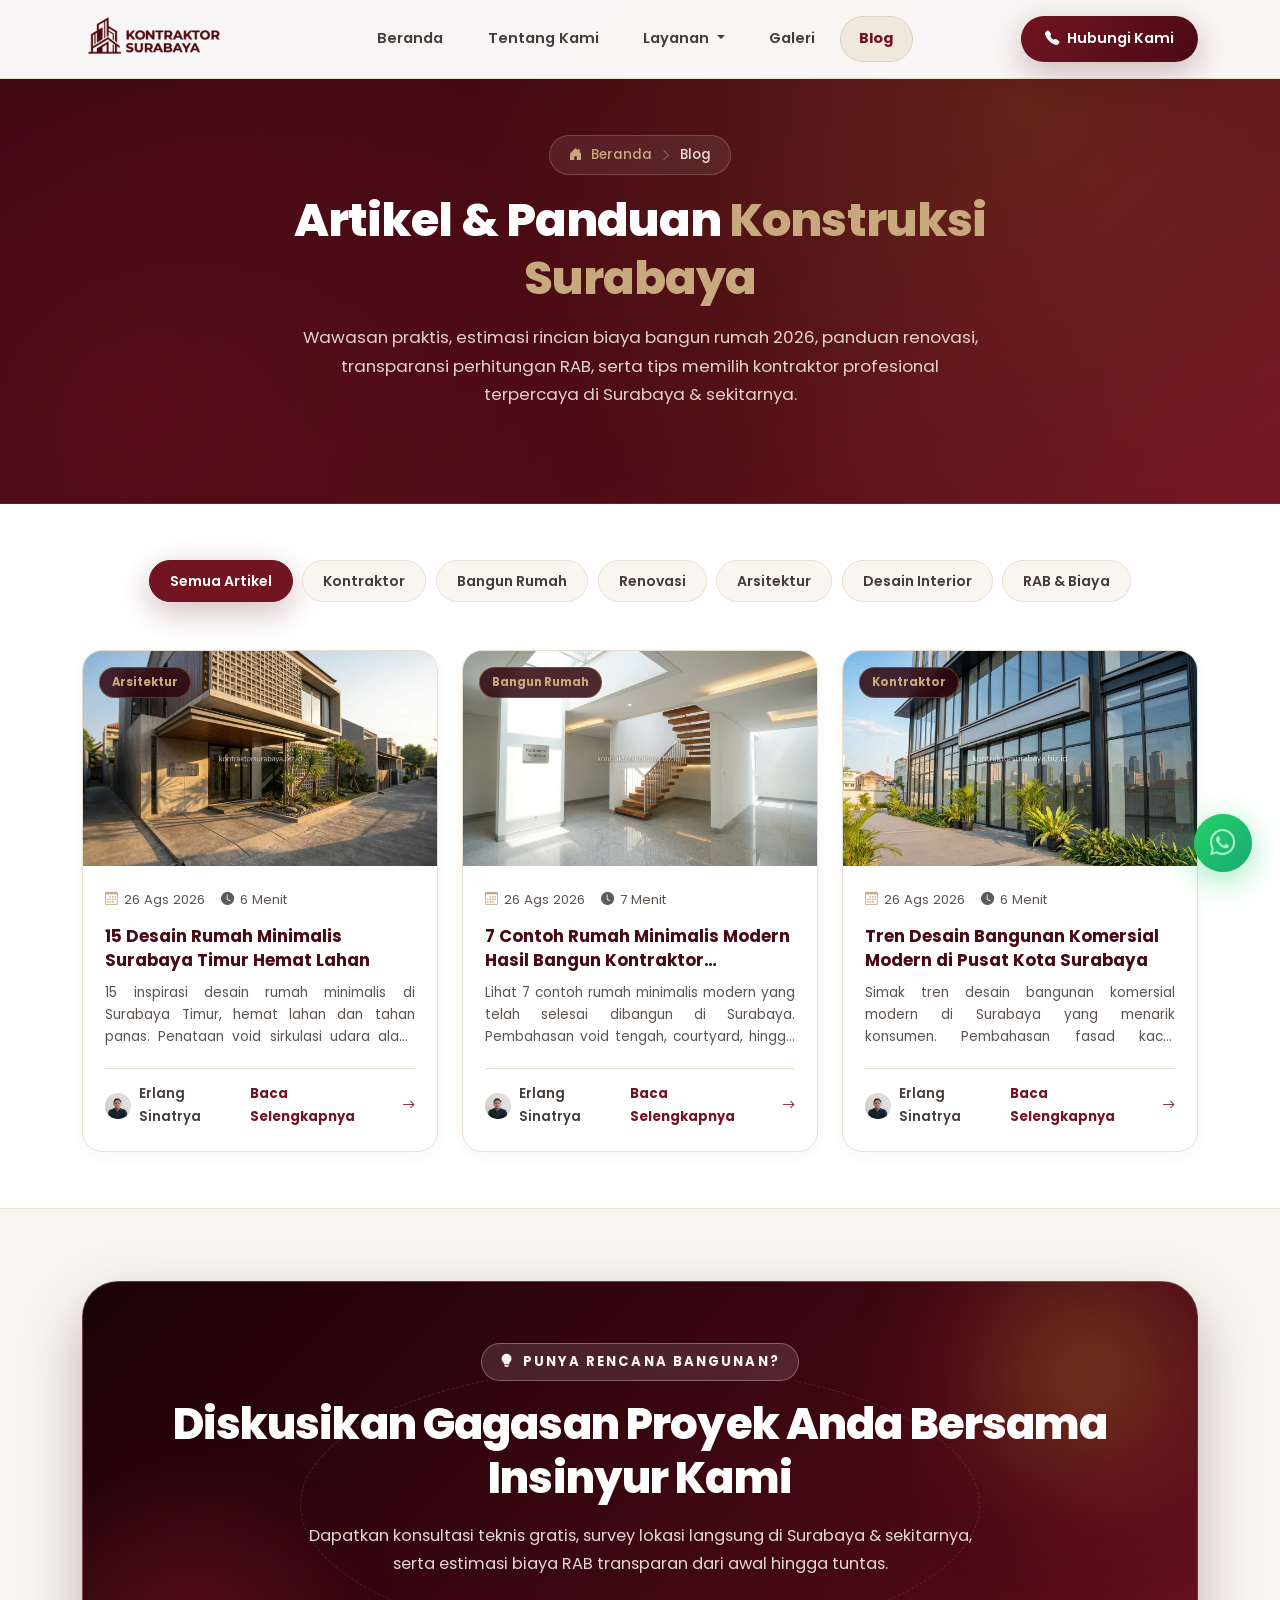
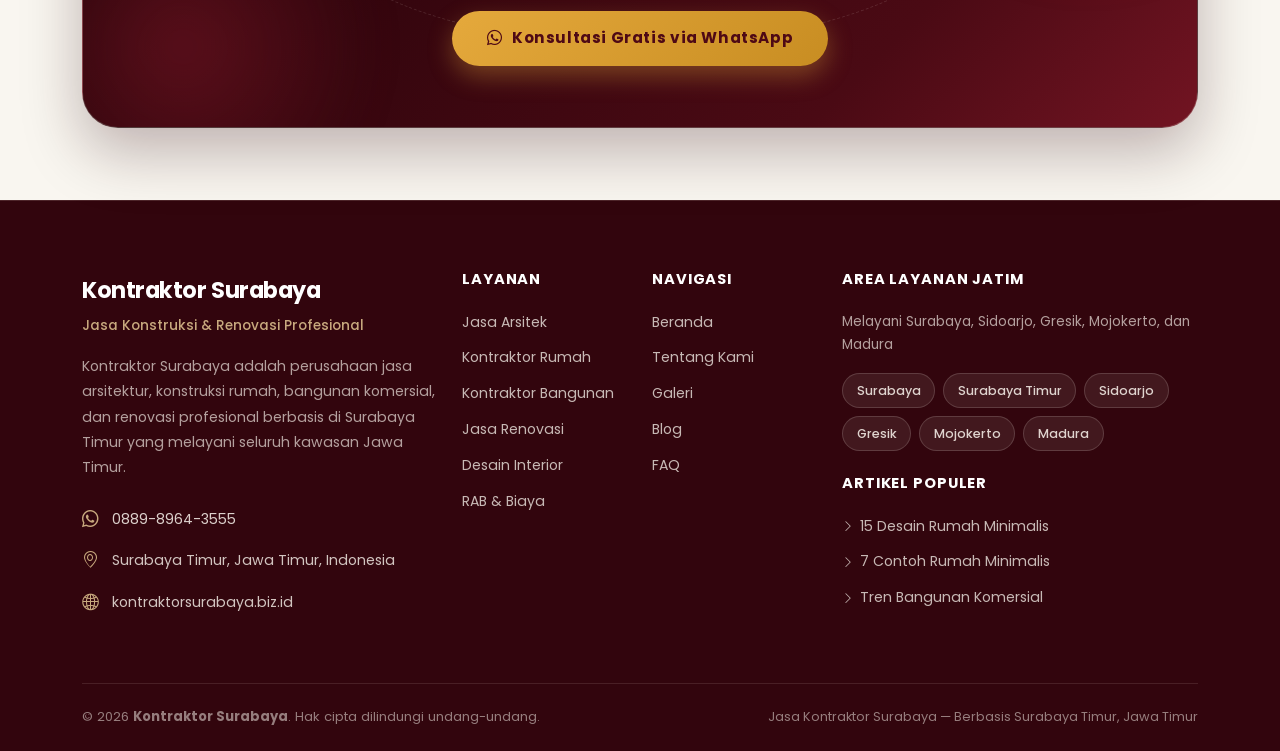
==== commit f6b6a088: "upload: 3 harian artikel tgl 26 ags 2026" ====
--- a/blog.html
+++ b/blog.html
@@ -62,13 +62,9 @@
         "url": "https://kontraktorsurabaya.biz.id/blog.html",
         "name": "Blog & Panduan Konstruksi - Kontraktor Surabaya",
         "description": "Kumpulan artikel edukatif, panduan biaya bangun rumah 2026, tips renovasi, dan wawasan arsitektur di Surabaya & Jawa Timur.",
+        "inLanguage": "id-ID",
         "publisher": {
-          "@type": "Organization",
-          "name": "Kontraktor Surabaya",
-          "logo": {
-            "@type": "ImageObject",
-            "url": "https://kontraktorsurabaya.biz.id/assets/img/logo-header.webp"
-          }
+          "@id": "https://kontraktorsurabaya.biz.id/#organization"
         },
         "breadcrumb": {
           "@type": "BreadcrumbList",
@@ -89,25 +85,96 @@
         }
       },
       {
-        "@type": "LocalBusiness",
+        "@type": "ItemList",
+        "@id": "https://kontraktorsurabaya.biz.id/blog.html#articles",
+        "name": "Daftar Artikel Terbaru Kontraktor Surabaya",
+        "numberOfItems": 3,
+        "itemListElement": [
+          {
+            "@type": "ListItem",
+            "position": 1,
+            "url": "https://kontraktorsurabaya.biz.id/blog/inspirasi-desain-rumah-minimalis-surabaya.html",
+            "name": "15 Desain Rumah Minimalis Surabaya Timur Hemat Lahan",
+            "description": "15 inspirasi desain rumah minimalis di Surabaya Timur, hemat lahan dan tahan panas dengan penataan void sirkulasi udara alami dan fasad modern.",
+            "image": "https://kontraktorsurabaya.biz.id/assets/img/blog/fasad-rumah-minimalis-surabaya-timur.webp"
+          },
+          {
+            "@type": "ListItem",
+            "position": 2,
+            "url": "https://kontraktorsurabaya.biz.id/blog/7-contoh-rumah-minimalis-surabaya-sukses.html",
+            "name": "7 Contoh Rumah Minimalis Modern Hasil Bangun Kontraktor Surabaya",
+            "description": "Lihat 7 contoh rumah minimalis modern yang telah selesai dibangun di Surabaya: void tengah, courtyard, hingga adaptasi lahan berkontur.",
+            "image": "https://kontraktorsurabaya.biz.id/assets/img/blog/rumah-minimalis-dua-lantai-hasil-bangun-surabaya.webp"
+          },
+          {
+            "@type": "ListItem",
+            "position": 3,
+            "url": "https://kontraktorsurabaya.biz.id/blog/tren-bangunan-komersial-surabaya.html",
+            "name": "Tren Desain Bangunan Komersial Modern di Pusat Kota Surabaya",
+            "description": "Simak tren desain bangunan komersial modern di Surabaya yang menarik konsumen: fasad kaca, pencahayaan alami, hingga tata ruang fleksibel.",
+            "image": "https://kontraktorsurabaya.biz.id/assets/img/blog/fasad-kaca-bangunan-komersial-surabaya.webp"
+          }
+        ]
+      },
+      {
+        "@type": ["LocalBusiness", "GeneralContractor", "ProfessionalService"],
         "@id": "https://kontraktorsurabaya.biz.id/#business",
         "name": "Kontraktor Surabaya",
-        "image": "https://kontraktorsurabaya.biz.id/assets/img/logo-header.webp",
+        "image": [
+          "https://kontraktorsurabaya.biz.id/assets/img/hero/hero.webp",
+          "https://kontraktorsurabaya.biz.id/assets/img/logo-header.webp"
+        ],
         "url": "https://kontraktorsurabaya.biz.id/",
         "telephone": "+62088989643555",
+        "priceRange": "Rp 3.500.000 - Rp 10.000.000 per m²",
         "address": {
           "@type": "PostalAddress",
+          "streetAddress": "Jl. Raya Rungkut Madya No. 88, Rungkut",
           "addressLocality": "Surabaya Timur",
           "addressRegion": "Jawa Timur",
+          "postalCode": "60293",
           "addressCountry": "ID"
         },
+        "geo": {
+          "@type": "GeoCoordinates",
+          "latitude": -7.3195,
+          "longitude": 112.7842
+        },
         "areaServed": [
-          "Surabaya",
-          "Surabaya Timur",
-          "Sidoarjo",
-          "Gresik",
-          "Mojokerto",
-          "Madura"
+          {"@type": "AdministrativeArea", "name": "Surabaya"},
+          {"@type": "AdministrativeArea", "name": "Sidoarjo"},
+          {"@type": "AdministrativeArea", "name": "Gresik"},
+          {"@type": "AdministrativeArea", "name": "Mojokerto"},
+          {"@type": "AdministrativeArea", "name": "Madura"}
+        ]
+      },
+      {
+        "@type": "Organization",
+        "@id": "https://kontraktorsurabaya.biz.id/#organization",
+        "name": "Kontraktor Surabaya",
+        "alternateName": "PT Kontraktor Surabaya Jaya",
+        "url": "https://kontraktorsurabaya.biz.id/",
+        "logo": "https://kontraktorsurabaya.biz.id/assets/img/logo-header.webp",
+        "image": "https://kontraktorsurabaya.biz.id/assets/img/hero/hero.webp",
+        "telephone": "+62088989643555",
+        "email": "kontraktorsurabaya.co@gmail.com",
+        "address": {
+          "@type": "PostalAddress",
+          "streetAddress": "Jl. Raya Rungkut Madya No. 88, Rungkut",
+          "addressLocality": "Surabaya Timur",
+          "addressRegion": "Jawa Timur",
+          "postalCode": "60293",
+          "addressCountry": "ID"
+        },
+        "contactPoint": {
+          "@type": "ContactPoint",
+          "telephone": "+62088989643555",
+          "contactType": "customer service",
+          "areaServed": "ID",
+          "availableLanguage": ["Indonesian"]
+        },
+        "sameAs": [
+          "https://wa.me/62088989643555"
         ]
       }
     ]
@@ -187,7 +254,7 @@
             <a class="nav-link nav-cta d-inline-flex align-items-center gap-2" id="nav-wa-cta"
               href="https://wa.me/62088989643555?text=Halo%2C+saya+ingin+konsultasi+proyek" target="_blank"
               rel="noopener noreferrer">
-              <i class="bi bi-headset"></i> Hubungi Kami
+              <i class="bi bi-telephone-fill"></i> Hubungi Kami
             </a>
           </div>
 
@@ -247,31 +314,69 @@
         <!-- 9 Core Pillar Articles Grid (Isotope Filterable) -->
         <div class="row g-4 portfolio-grid" data-aos="fade-up" data-aos-delay="100">
 
-          <!-- 01. Cluster Bangun Rumah -->
+          <!-- 01. Cluster Arsitektur & Desain (Real Article 1) -->
+          <div class="col-lg-4 col-md-6 portfolio-item-wrap filter-arsitek">
+            <article class="blog-card">
+              <a href="blog/inspirasi-desain-rumah-minimalis-surabaya.html" class="blog-card-img" aria-label="Baca selengkapnya 15 Desain Rumah Minimalis Surabaya Timur Hemat Lahan">
+                <img src="assets/img/blog/fasad-rumah-minimalis-surabaya-timur.webp"
+                  alt="Fasad rumah minimalis modern dengan bukaan jendela lebar di Surabaya Timur" width="400" height="220" loading="lazy"
+                  onerror="this.src='assets/img/hero/hero.webp'">
+                <span class="blog-card-badge">Arsitektur</span>
+              </a>
+              <div class="blog-card-body">
+                <div class="blog-meta">
+                  <span><i class="bi bi-calendar3 text-gold"></i> 26 Ags 2026</span>
+                  <span><i class="bi bi-clock-fill text-muted"></i> 6 Menit</span>
+                </div>
+                <h3 class="blog-card-title">
+                  <a href="blog/inspirasi-desain-rumah-minimalis-surabaya.html" class="text-reset text-decoration-none">
+                    15 Desain Rumah Minimalis Surabaya Timur Hemat Lahan
+                  </a>
+                </h3>
+                <p class="blog-card-desc">
+                  15 inspirasi desain rumah minimalis di Surabaya Timur, hemat lahan dan tahan panas. Penataan void sirkulasi udara alami dan secondary skin modern.
+                </p>
+                <div class="blog-card-footer">
+                  <div class="blog-card-author">
+                    <img src="assets/img/person/erlang.webp" alt="Erlang Sinatrya" onerror="this.src='assets/img/favicon-logo.webp'">
+                    <span>Erlang Sinatrya</span>
+                  </div>
+                  <a href="blog/inspirasi-desain-rumah-minimalis-surabaya.html" class="blog-card-link">
+                    Baca Selengkapnya <i class="bi bi-arrow-right"></i>
+                  </a>
+                </div>
+              </div>
+            </article>
+          </div>
+
+          <!-- 02. Cluster Bangun Rumah (Real Article 2) -->
           <div class="col-lg-4 col-md-6 portfolio-item-wrap filter-rumah">
             <article class="blog-card">
-              <a href="blog/7-tahapan-penting-membangun-rumah.html" class="blog-card-img" aria-label="Baca selengkapnya 7 Tahapan Penting Membangun Rumah Impian dari Nol Tanpa Kendala">
-                <img src="assets/img/layanan/konstruksi-rumah-modern-surabaya.webp"
-                  alt="Tahapan Membangun Rumah Impian dari Nol di Surabaya" width="400" height="220" loading="lazy"
+              <a href="blog/7-contoh-rumah-minimalis-surabaya-sukses.html" class="blog-card-img" aria-label="Baca selengkapnya 7 Contoh Rumah Minimalis Modern Hasil Bangun Kontraktor Surabaya">
+                <img src="assets/img/blog/rumah-minimalis-dua-lantai-hasil-bangun-surabaya.webp"
+                  alt="Rumah minimalis dua lantai hasil bangun kontraktor di Surabaya dengan void tengah" width="400" height="220" loading="lazy"
                   onerror="this.src='assets/img/hero/hero.webp'">
                 <span class="blog-card-badge">Bangun Rumah</span>
               </a>
               <div class="blog-card-body">
                 <div class="blog-meta">
-                  <span><i class="bi bi-calendar3 text-gold"></i> 15 Ags 2026</span>
-                  <span><i class="bi bi-clock-fill text-muted"></i> 5 Menit</span>
+                  <span><i class="bi bi-calendar3 text-gold"></i> 26 Ags 2026</span>
+                  <span><i class="bi bi-clock-fill text-muted"></i> 7 Menit</span>
                 </div>
                 <h3 class="blog-card-title">
-                  <a href="blog/7-tahapan-penting-membangun-rumah.html" class="text-reset text-decoration-none">
-                    7 Tahapan Penting Membangun Rumah Impian dari Nol Tanpa Kendala
+                  <a href="blog/7-contoh-rumah-minimalis-surabaya-sukses.html" class="text-reset text-decoration-none">
+                    7 Contoh Rumah Minimalis Modern Hasil Bangun Kontraktor Surabaya
                   </a>
                 </h3>
                 <p class="blog-card-desc">
-                  Mulai dari survey tanah, pengurusan perizinan PBG/IMB, perancangan denah 3D, hingga manajemen progres konstruksi fisik agar rumah selesai tepat waktu.
+                  Lihat 7 contoh rumah minimalis modern yang telah selesai dibangun di Surabaya. Pembahasan void tengah, courtyard, hingga adaptasi lahan berkontur.
                 </p>
                 <div class="blog-card-footer">
-                  <span class="text-muted small"><i class="bi bi-person-fill text-maroon me-1"></i>Ir. Hendra (Sipil)</span>
-                  <a href="blog/7-tahapan-penting-membangun-rumah.html" class="blog-card-link">
+                  <div class="blog-card-author">
+                    <img src="assets/img/person/erlang.webp" alt="Erlang Sinatrya" onerror="this.src='assets/img/favicon-logo.webp'">
+                    <span>Erlang Sinatrya</span>
+                  </div>
+                  <a href="blog/7-contoh-rumah-minimalis-surabaya-sukses.html" class="blog-card-link">
                     Baca Selengkapnya <i class="bi bi-arrow-right"></i>
                   </a>
                 </div>
@@ -279,255 +384,34 @@
             </article>
           </div>
 
-          <!-- 02. Cluster Kontraktor -->
+          <!-- 03. Cluster Kontraktor Bangunan Komersial (Real Article 3) -->
           <div class="col-lg-4 col-md-6 portfolio-item-wrap filter-kontraktor">
             <article class="blog-card">
-              <a href="blog/tips-memilih-kontraktor-rumah-surabaya.html" class="blog-card-img" aria-label="Baca selengkapnya Tips Memilih Kontraktor Rumah Terpercaya di Surabaya">
-                <img src="assets/img/layanan/lokasi-konstruksi-rumah-residensial.webp"
-                  alt="Tips Memilih Kontraktor Rumah Terpercaya di Surabaya" width="400" height="220" loading="lazy"
+              <a href="blog/tren-bangunan-komersial-surabaya.html" class="blog-card-img" aria-label="Baca selengkapnya Tren Desain Bangunan Komersial Modern di Pusat Kota Surabaya">
+                <img src="assets/img/blog/fasad-kaca-bangunan-komersial-surabaya.webp"
+                  alt="Fasad kaca bangunan komersial modern di pusat kota Surabaya" width="400" height="220" loading="lazy"
                   onerror="this.src='assets/img/hero/hero.webp'">
                 <span class="blog-card-badge">Kontraktor</span>
               </a>
               <div class="blog-card-body">
                 <div class="blog-meta">
-                  <span><i class="bi bi-calendar3 text-gold"></i> 12 Ags 2026</span>
-                  <span><i class="bi bi-clock-fill text-muted"></i> 4 Menit</span>
+                  <span><i class="bi bi-calendar3 text-gold"></i> 26 Ags 2026</span>
+                  <span><i class="bi bi-clock-fill text-muted"></i> 6 Menit</span>
                 </div>
                 <h3 class="blog-card-title">
-                  <a href="blog/tips-memilih-kontraktor-rumah-surabaya.html" class="text-reset text-decoration-none">
-                    Tips Memilih Kontraktor Rumah Terpercaya di Surabaya Bebas dari Penipuan
+                  <a href="blog/tren-bangunan-komersial-surabaya.html" class="text-reset text-decoration-none">
+                    Tren Desain Bangunan Komersial Modern di Pusat Kota Surabaya
                   </a>
                 </h3>
                 <p class="blog-card-desc">
-                  Waspadai biaya siluman! Simak 5 checklist penting dalam memverifikasi legalitas perusahaan, portofolio fisik riil, serta surat kontrak bermaterai resmi.
+                  Simak tren desain bangunan komersial modern di Surabaya yang menarik konsumen. Pembahasan fasad kaca, pencahayaan alami, hingga tata ruang fleksibel.
                 </p>
                 <div class="blog-card-footer">
-                  <span class="text-muted small"><i class="bi bi-person-fill text-maroon me-1"></i>Tim Legal Proyek</span>
-                  <a href="blog/tips-memilih-kontraktor-rumah-surabaya.html" class="blog-card-link">
-                    Baca Selengkapnya <i class="bi bi-arrow-right"></i>
-                  </a>
-                </div>
-              </div>
-            </article>
-          </div>
-
-          <!-- 03. Cluster Kontraktor (vs Pemborong) -->
-          <div class="col-lg-4 col-md-6 portfolio-item-wrap filter-kontraktor">
-            <article class="blog-card">
-              <a href="blog/perbedaan-kontraktor-vs-pemborong-bangunan.html" class="blog-card-img" aria-label="Baca selengkapnya Kontraktor vs Pemborong Bangunan">
-                <img src="assets/img/layanan/konstruksi-dinding-bata-rumah.webp"
-                  alt="Perbedaan Kontraktor vs Pemborong Bangunan" width="400" height="220" loading="lazy"
-                  onerror="this.src='assets/img/hero/hero.webp'">
-                <span class="blog-card-badge">Kontraktor</span>
-              </a>
-              <div class="blog-card-body">
-                <div class="blog-meta">
-                  <span><i class="bi bi-calendar3 text-gold"></i> 09 Ags 2026</span>
-                  <span><i class="bi bi-clock-fill text-muted"></i> 5 Menit</span>
-                </div>
-                <h3 class="blog-card-title">
-                  <a href="blog/perbedaan-kontraktor-vs-pemborong-bangunan.html" class="text-reset text-decoration-none">
-                    Kontraktor vs Pemborong Bangunan: Mana yang Lebih Hemat &amp; Aman?
-                  </a>
-                </h3>
-                <p class="blog-card-desc">
-                  Analisis perbandingan mendalam antara sistem kerja pemborong perorangan dan perusahaan kontraktor profesional dalam hal garansi struktur, kepastian biaya, dan jadwal.
-                </p>
-                <div class="blog-card-footer">
-                  <span class="text-muted small"><i class="bi bi-person-fill text-maroon me-1"></i>Arsitek Senior</span>
-                  <a href="blog/perbedaan-kontraktor-vs-pemborong-bangunan.html" class="blog-card-link">
-                    Baca Selengkapnya <i class="bi bi-arrow-right"></i>
-                  </a>
-                </div>
-              </div>
-            </article>
-          </div>
-
-          <!-- 04. Cluster Renovasi -->
-          <div class="col-lg-4 col-md-6 portfolio-item-wrap filter-renovasi">
-            <article class="blog-card">
-              <a href="blog/panduan-biaya-renovasi-rumah-surabaya.html" class="blog-card-img" aria-label="Baca selengkapnya Panduan & Estimasi Biaya Renovasi Rumah Surabaya">
-                <img src="assets/img/layanan/proses-renovasi-rumah-surabaya.webp"
-                  alt="Panduan & Biaya Renovasi Rumah di Surabaya" width="400" height="220" loading="lazy"
-                  onerror="this.src='assets/img/hero/hero.webp'">
-                <span class="blog-card-badge">Renovasi</span>
-              </a>
-              <div class="blog-card-body">
-                <div class="blog-meta">
-                  <span><i class="bi bi-calendar3 text-gold"></i> 06 Ags 2026</span>
-                  <span><i class="bi bi-clock-fill text-muted"></i> 6 Menit</span>
-                </div>
-                <h3 class="blog-card-title">
-                  <a href="blog/panduan-biaya-renovasi-rumah-surabaya.html" class="text-reset text-decoration-none">
-                    Panduan &amp; Estimasi Biaya Renovasi Rumah Surabaya (Fasad, Atap &amp; Total)
-                  </a>
-                </h3>
-                <p class="blog-card-desc">
-                  Rincian bujet renovasi parsial dan total di Surabaya. Strategi hemat merombak fasad jadul menjadi minimalis kontemporer tanpa membongkar struktur utama.
-                </p>
-                <div class="blog-card-footer">
-                  <span class="text-muted small"><i class="bi bi-person-fill text-maroon me-1"></i>Estimator Biaya</span>
-                  <a href="blog/panduan-biaya-renovasi-rumah-surabaya.html" class="blog-card-link">
-                    Baca Selengkapnya <i class="bi bi-arrow-right"></i>
-                  </a>
-                </div>
-              </div>
-            </article>
-          </div>
-
-          <!-- 05. Cluster Renovasi (Tanda Kerusakan) -->
-          <div class="col-lg-4 col-md-6 portfolio-item-wrap filter-renovasi">
-            <article class="blog-card">
-              <a href="blog/kapan-waktu-tepat-renovasi-rumah.html" class="blog-card-img" aria-label="Baca selengkapnya Kapan Waktu Tepat Renovasi Rumah">
-                <img src="assets/img/layanan/renovasi-bangunan-surabaya.webp"
-                  alt="Kapan Harus Renovasi Rumah? 5 Tanda Fisik Bangunan Rusak" width="400" height="220" loading="lazy"
-                  onerror="this.src='assets/img/hero/hero.webp'">
-                <span class="blog-card-badge">Renovasi</span>
-              </a>
-              <div class="blog-card-body">
-                <div class="blog-meta">
-                  <span><i class="bi bi-calendar3 text-gold"></i> 02 Ags 2026</span>
-                  <span><i class="bi bi-clock-fill text-muted"></i> 4 Menit</span>
-                </div>
-                <h3 class="blog-card-title">
-                  <a href="blog/kapan-waktu-tepat-renovasi-rumah.html" class="text-reset text-decoration-none">
-                    Kapan Waktu Tepat Renovasi Rumah? Kenali 5 Tanda Fisik Bangunan Rusak
-                  </a>
-                </h3>
-                <p class="blog-card-desc">
-                  Kenali retak rambut struktural, rembesan dak atap beton, serangan rayap pada plafon, hingga tata ruang yang tidak lagi memadai untuk kenyamanan keluarga.
-                </p>
-                <div class="blog-card-footer">
-                  <span class="text-muted small"><i class="bi bi-person-fill text-maroon me-1"></i>Pengawas Lapangan</span>
-                  <a href="blog/kapan-waktu-tepat-renovasi-rumah.html" class="blog-card-link">
-                    Baca Selengkapnya <i class="bi bi-arrow-right"></i>
-                  </a>
-                </div>
-              </div>
-            </article>
-          </div>
-
-          <!-- 06. Cluster Arsitek -->
-          <div class="col-lg-4 col-md-6 portfolio-item-wrap filter-arsitek">
-            <article class="blog-card">
-              <a href="blog/biaya-jasa-arsitek-surabaya.html" class="blog-card-img" aria-label="Baca selengkapnya Berapa Biaya Jasa Arsitek di Surabaya">
-                <img src="assets/img/layanan/meja-kerja-arsitek-gambar-denah.webp"
-                  alt="Biaya Jasa Arsitek Surabaya & Manfaat Gambar Kerja DED" width="400" height="220" loading="lazy"
-                  onerror="this.src='assets/img/hero/hero.webp'">
-                <span class="blog-card-badge">Arsitektur</span>
-              </a>
-              <div class="blog-card-body">
-                <div class="blog-meta">
-                  <span><i class="bi bi-calendar3 text-gold"></i> 29 Jul 2026</span>
-                  <span><i class="bi bi-clock-fill text-muted"></i> 5 Menit</span>
-                </div>
-                <h3 class="blog-card-title">
-                  <a href="blog/biaya-jasa-arsitek-surabaya.html" class="text-reset text-decoration-none">
-                    Berapa Biaya Jasa Arsitek di Surabaya? Pentingnya Gambar 3D &amp; DED
-                  </a>
-                </h3>
-                <p class="blog-card-desc">
-                  Mengetahui sistem tarif arsitek (per meter persegi vs persentase RAB) dan mengapa dokumen gambar kerja teknis mampu mencegah pemborosan material bangunan.
-                </p>
-                <div class="blog-card-footer">
-                  <span class="text-muted small"><i class="bi bi-person-fill text-maroon me-1"></i>Principal Architect</span>
-                  <a href="blog/biaya-jasa-arsitek-surabaya.html" class="blog-card-link">
-                    Baca Selengkapnya <i class="bi bi-arrow-right"></i>
-                  </a>
-                </div>
-              </div>
-            </article>
-          </div>
-
-          <!-- 07. Cluster Interior -->
-          <div class="col-lg-4 col-md-6 portfolio-item-wrap filter-interior">
-            <article class="blog-card">
-              <a href="blog/desain-interior-rumah-mewah-modern-tropis.html" class="blog-card-img" aria-label="Baca selengkapnya Inspirasi Desain Interior Rumah Mewah Modern Tropis">
-                <img src="assets/img/layanan/desain-interior-rumah-surabaya.webp"
-                  alt="Inspirasi Desain Interior Rumah Mewah Modern Tropis di Surabaya" width="400" height="220" loading="lazy"
-                  onerror="this.src='assets/img/hero/hero.webp'">
-                <span class="blog-card-badge">Interior</span>
-              </a>
-              <div class="blog-card-body">
-                <div class="blog-meta">
-                  <span><i class="bi bi-calendar3 text-gold"></i> 25 Jul 2026</span>
-                  <span><i class="bi bi-clock-fill text-muted"></i> 4 Menit</span>
-                </div>
-                <h3 class="blog-card-title">
-                  <a href="blog/desain-interior-rumah-mewah-modern-tropis.html" class="text-reset text-decoration-none">
-                    Inspirasi Desain Interior Rumah Mewah Modern Tropis: Sejuk &amp; Elegan
-                  </a>
-                </h3>
-                <p class="blog-card-desc">
-                  Trik memaksimalkan pencahayaan alami dan sirkulasi udara di Surabaya dengan panel kayu WPC, backdrop TV marmer, serta pemilihan material tahan lembap.
-                </p>
-                <div class="blog-card-footer">
-                  <span class="text-muted small"><i class="bi bi-person-fill text-maroon me-1"></i>Desainer Interior</span>
-                  <a href="blog/desain-interior-rumah-mewah-modern-tropis.html" class="blog-card-link">
-                    Baca Selengkapnya <i class="bi bi-arrow-right"></i>
-                  </a>
-                </div>
-              </div>
-            </article>
-          </div>
-
-          <!-- 08. Cluster RAB & Biaya -->
-          <div class="col-lg-4 col-md-6 portfolio-item-wrap filter-rab">
-            <article class="blog-card">
-              <a href="blog/cara-menghitung-rab-bangunan-sendiri.html" class="blog-card-img" aria-label="Baca selengkapnya Cara Membaca & Menghitung RAB Bangunan Sendiri">
-                <img src="assets/img/layanan/dokumen-rencana-anggaran-biaya.webp"
-                  alt="Cara Membaca & Menghitung RAB Bangunan Tanpa Biaya Siluman" width="400" height="220" loading="lazy"
-                  onerror="this.src='assets/img/hero/hero.webp'">
-                <span class="blog-card-badge">RAB &amp; Biaya</span>
-              </a>
-              <div class="blog-card-body">
-                <div class="blog-meta">
-                  <span><i class="bi bi-calendar3 text-gold"></i> 20 Jul 2026</span>
-                  <span><i class="bi bi-clock-fill text-muted"></i> 6 Menit</span>
-                </div>
-                <h3 class="blog-card-title">
-                  <a href="blog/cara-menghitung-rab-bangunan-sendiri.html" class="text-reset text-decoration-none">
-                    Cara Membaca &amp; Menghitung RAB Bangunan Sendiri Tanpa Biaya Siluman
-                  </a>
-                </h3>
-                <p class="blog-card-desc">
-                  Pelajari komponen penting Analisa Harga Satuan Pekerjaan (AHSP), volume BoQ, dan bagaimana cara membedakan penawaran harga wajar dengan jebakan harga murah.
-                </p>
-                <div class="blog-card-footer">
-                  <span class="text-muted small"><i class="bi bi-person-fill text-maroon me-1"></i>Quantity Surveyor</span>
-                  <a href="blog/cara-menghitung-rab-bangunan-sendiri.html" class="blog-card-link">
-                    Baca Selengkapnya <i class="bi bi-arrow-right"></i>
-                  </a>
-                </div>
-              </div>
-            </article>
-          </div>
-
-          <!-- 09. Cluster Gedung Komersial -->
-          <div class="col-lg-4 col-md-6 portfolio-item-wrap filter-kontraktor">
-            <article class="blog-card">
-              <a href="blog/panduan-bangun-ruko-gedung-kantor.html" class="blog-card-img" aria-label="Baca selengkapnya Panduan Bangun Ruko & Gedung Kantor di Surabaya">
-                <img src="assets/img/layanan/fasad-gedung-komersial-modern.webp"
-                  alt="Panduan Bangun Ruko & Gedung Kantor Komersial di Surabaya" width="400" height="220" loading="lazy"
-                  onerror="this.src='assets/img/hero/hero.webp'">
-                <span class="blog-card-badge">Kontraktor</span>
-              </a>
-              <div class="blog-card-body">
-                <div class="blog-meta">
-                  <span><i class="bi bi-calendar3 text-gold"></i> 14 Jul 2026</span>
-                  <span><i class="bi bi-clock-fill text-muted"></i> 5 Menit</span>
-                </div>
-                <h3 class="blog-card-title">
-                  <a href="blog/panduan-bangun-ruko-gedung-kantor.html" class="text-reset text-decoration-none">
-                    Panduan Bangun Ruko &amp; Gedung Kantor di Surabaya: Izin PBG &amp; Konstruksi
-                  </a>
-                </h3>
-                <p class="blog-card-desc">
-                  Langkah-langkah membangun ruang komersial, instalasi sistem keselamatan kebakaran, integrasi MEP perkantoran, dan tips zonasi tata kota Surabaya.
-                </p>
-                <div class="blog-card-footer">
-                  <span class="text-muted small"><i class="bi bi-person-fill text-maroon me-1"></i>Project Manager</span>
-                  <a href="blog/panduan-bangun-ruko-gedung-kantor.html" class="blog-card-link">
+                  <div class="blog-card-author">
+                    <img src="assets/img/person/erlang.webp" alt="Erlang Sinatrya" onerror="this.src='assets/img/favicon-logo.webp'">
+                    <span>Erlang Sinatrya</span>
+                  </div>
+                  <a href="blog/tren-bangunan-komersial-surabaya.html" class="blog-card-link">
                     Baca Selengkapnya <i class="bi bi-arrow-right"></i>
                   </a>
                 </div>
@@ -644,8 +528,9 @@
 
           <h3 class="footer-heading" style="margin-top:1.5rem;">Artikel Populer</h3>
           <ul class="footer-links">
-            <li><a href="blog.html"><i class="bi bi-chevron-right"></i> Biaya Bangun Rumah Surabaya 2026</a></li>
-            <li><a href="blog.html"><i class="bi bi-chevron-right"></i> Tips Memilih Kontraktor Terpercaya</a></li>
+            <li><a href="blog/inspirasi-desain-rumah-minimalis-surabaya.html"><i class="bi bi-chevron-right"></i> 15 Desain Rumah Minimalis</a></li>
+            <li><a href="blog/7-contoh-rumah-minimalis-surabaya-sukses.html"><i class="bi bi-chevron-right"></i> 7 Contoh Rumah Minimalis</a></li>
+            <li><a href="blog/tren-bangunan-komersial-surabaya.html"><i class="bi bi-chevron-right"></i> Tren Bangunan Komersial</a></li>
           </ul>
         </div>
 
--- a/assets/css/main.min.css
+++ b/assets/css/main.min.css
@@ -1 +1 @@
-@import url("https://fonts.googleapis.com/css2?family=Poppins:ital,wght@0,300;0,400;0,500;0,600;0,700;0,800;0,900;1,400;1,600&display=swap");:root{--maroon:#721422;--maroon-dark:#4A0A14;--maroon-deep:#32050D;--maroon-light:#8F1B2D;--maroon-pale:#F9ECF0;--maroon-glass:rgba(114,20,34,0.08);--cream:#F9F6F0;--cream-card:#FAF8F4;--cream-border:#E8DFD1;--cream-dark:#D8C8B0;--cream-accent:#C8A97E;--cream-text:#FAF5ED;--white:#FFFFFF;--white-glass:rgba(255,255,255,0.12);--gray-50:#F9F6F0;--gray-100:#F2ECE1;--gray-200:#E5DCD0;--gray-400:#9E938A;--gray-600:#5C534E;--gray-700:#443C38;--gray-800:#2C2523;--gray-900:#1A1514;--font-body:"Poppins",sans-serif;--font-display:"Poppins",sans-serif;--section-py:96px;--shadow-sm:0 2px 10px rgba(88,17,26,0.04);--shadow-md:0 10px 30px rgba(88,17,26,0.08);--shadow-lg:0 20px 50px rgba(56,7,14,0.14);--shadow-maroon:0 10px 32px rgba(88,17,26,0.28);--shadow-cream:0 8px 24px rgba(200,169,126,0.15);--radius-sm:12px;--radius-md:18px;--radius-lg:24px;--radius-xl:32px;--transition:all 0.35s cubic-bezier(0.4,0,0.2,1)}*,*::before,*::after{box-sizing:border-box}html{scroll-behavior:smooth;overflow-x:clip;max-width:100%;width:100%}body{font-family:var(--font-body);color:var(--gray-800);background:var(--white);line-height:1.75;overflow-x:clip;max-width:100%;width:100%;-webkit-font-smoothing:antialiased;-moz-osx-font-smoothing:grayscale}a{text-decoration:none;transition:var(--transition)}img{max-width:100%;display:block}::-webkit-scrollbar{width:7px}::-webkit-scrollbar-track{background:var(--cream)}::-webkit-scrollbar-thumb{background:var(--maroon);border-radius:4px}::-webkit-scrollbar-thumb:hover{background:var(--maroon-light)}section{padding:var(--section-py) 0;position:relative}.section-title{font-family:var(--font-display);font-size:clamp(1.85rem,3.2vw,2.6rem);font-weight:700;color:var(--maroon-dark);line-height:1.25;margin-bottom:1rem;letter-spacing:-0.02em}.section-title span{color:var(--maroon)}.section-label,.section-subtitle{font-size:0.85rem;font-weight:700;letter-spacing:0.16em;text-transform:uppercase;color:var(--maroon);margin-bottom:0.65rem;display:inline-flex;align-items:center;gap:0.4rem;background:var(--maroon-pale);padding:0.35rem 1.1rem;border-radius:50px;border:1px solid rgba(114,20,34,0.15)}.section-desc{font-size:1.02rem;color:var(--gray-600);max-width:620px;font-weight:400;line-height:1.75}.divider-maroon{width:60px;height:4px;background:linear-gradient(90deg,var(--maroon),var(--cream-accent));border-radius:4px;margin:1rem 0 1.5rem}.btn-maroon{background:linear-gradient(135deg,var(--maroon),var(--maroon-dark));color:var(--white);padding:0.85rem 2rem;border-radius:50px;font-weight:600;font-size:0.95rem;border:1px solid var(--maroon);display:inline-flex;align-items:center;gap:0.6rem;transition:var(--transition);box-shadow:var(--shadow-maroon)}.btn-maroon:hover{background:linear-gradient(135deg,var(--maroon-light),var(--maroon));color:var(--white);transform:translateY(-3px);box-shadow:0 14px 36px rgba(88,17,26,0.35);border-color:var(--maroon-light)}.btn-outline-maroon{background:transparent;color:var(--maroon);padding:0.85rem 2rem;border-radius:50px;font-weight:600;font-size:0.95rem;border:2px solid var(--maroon);display:inline-flex;align-items:center;gap:0.6rem;transition:var(--transition)}.btn-outline-maroon:hover{background:var(--maroon);color:var(--white);transform:translateY(-3px);box-shadow:var(--shadow-maroon)}.btn-cream{background:var(--cream);color:var(--maroon-dark);padding:0.85rem 2rem;border-radius:50px;font-weight:600;font-size:0.95rem;border:1px solid var(--cream-border);display:inline-flex;align-items:center;gap:0.6rem;transition:var(--transition)}.btn-cream:hover{background:var(--white);color:var(--maroon);transform:translateY(-3px);box-shadow:var(--shadow-sm)}.btn-wa{background:linear-gradient(135deg,#25D366,#128C7E);color:var(--white);padding:0.85rem 2rem;border-radius:50px;font-weight:600;font-size:0.95rem;border:none;display:inline-flex;align-items:center;gap:0.6rem;transition:var(--transition);box-shadow:0 8px 28px rgba(37,211,102,0.32)}.btn-wa:hover{background:linear-gradient(135deg,#128C7E,#25D366);color:var(--white);transform:translateY(-3px);box-shadow:0 14px 38px rgba(37,211,102,0.42)}#navbar{background:rgba(255,255,255,0.96);backdrop-filter:blur(16px);-webkit-backdrop-filter:blur(16px);border-bottom:1px solid var(--cream-border);padding:0.75rem 0;transition:box-shadow 0.3s ease,background 0.3s ease;z-index:1000}#navbar.scrolled{box-shadow:0 6px 25px rgba(56,7,14,0.08);padding:0.75rem 0;background:rgba(255,255,255,0.98)}.navbar-brand{padding-top:0;padding-bottom:0;margin-right:1.5rem;flex-shrink:0}.navbar-brand img.logo-img{height:54px;width:auto;max-height:62px;object-fit:contain;display:block}.custom-toggler{width:44px;height:44px;background:rgba(114,20,34,0.06);border:1.5px solid rgba(114,20,34,0.2) !important;border-radius:12px;display:inline-flex;flex-direction:column;align-items:center;justify-content:center;gap:5px;padding:0;transition:var(--transition);cursor:pointer}.custom-toggler:hover,.custom-toggler:focus{background:rgba(114,20,34,0.12);border-color:var(--maroon) !important}.toggler-bar{display:block;width:22px;height:2.5px;background-color:var(--maroon);border-radius:4px;transition:all 0.3s ease}.nav-link{font-size:0.92rem !important;font-weight:600 !important;color:var(--gray-700) !important;padding:0.55rem 1.15rem !important;border-radius:50px;border:1px solid transparent;transition:var(--transition);white-space:nowrap !important}.nav-link:hover{color:var(--maroon) !important;background:var(--cream);border-color:var(--cream-border)}.nav-link.active{color:var(--maroon) !important;background:#EFE8DC !important;border-color:#DDD2C0 !important;font-weight:700 !important}.dropdown-menu{display:none;border:1px solid var(--cream-border);border-radius:var(--radius-md);box-shadow:0 16px 42px rgba(74,11,20,0.13);padding:0.85rem 0.65rem;min-width:260px;border-top:3px solid var(--maroon);background:var(--white);flex-direction:column;gap:7px}.dropdown-menu.show{display:flex !important}.dropdown-divider{border-color:var(--cream-border);opacity:0.8;margin:0.45rem 0 !important}.dropdown-item{font-size:0.89rem;font-weight:500;color:var(--gray-700);border-radius:10px;padding:0.72rem 1.1rem;transition:var(--transition);display:flex;align-items:center}.dropdown-item i{transition:var(--transition)}.dropdown-item:hover,.dropdown-item:focus{background:var(--maroon-pale) !important;color:var(--maroon) !important}.dropdown-item:hover i,.dropdown-item:focus i{color:var(--maroon) !important}.dropdown-item.active,.dropdown-item:active{background:linear-gradient(135deg,var(--maroon),var(--maroon-dark)) !important;color:var(--white) !important;font-weight:600 !important}.dropdown-item.active i,.dropdown-item:active i{color:var(--cream-accent) !important}.nav-cta{background:linear-gradient(135deg,var(--maroon),var(--maroon-dark)) !important;color:var(--white) !important;border-radius:50px !important;padding:0.6rem 1.45rem !important;font-size:0.9rem !important;box-shadow:var(--shadow-maroon);white-space:nowrap !important;display:inline-flex !important;align-items:center;gap:0.5rem}.nav-cta:hover{background:linear-gradient(135deg,var(--maroon-light),var(--maroon)) !important;color:var(--white) !important;transform:translateY(-2px)}@media (min-width:992px){.navbar-nav .nav-item.dropdown:hover>.dropdown-menu{display:flex !important;opacity:1;visibility:visible;transform:translateY(0);pointer-events:auto}.navbar-nav .nav-item.dropdown>.dropdown-menu{display:flex;opacity:0;visibility:hidden;transform:translateY(8px);transition:opacity 0.22s cubic-bezier(0.16,1,0.3,1),transform 0.22s cubic-bezier(0.16,1,0.3,1),visibility 0.22s cubic-bezier(0.16,1,0.3,1);margin-top:0.35rem}.navbar-nav .nav-item.dropdown>.dropdown-menu.show{display:flex !important;opacity:1;visibility:visible;transform:translateY(0)}#navbar .offcanvas{position:static !important;display:flex !important;flex-direction:row !important;width:auto !important;height:auto !important;visibility:visible !important;background:transparent !important;border:none !important;box-shadow:none !important;transform:none !important;flex-grow:1 !important}#navbar .offcanvas-body{display:flex !important;flex-direction:row !important;align-items:center !important;justify-content:space-between !important;padding:0 !important;width:100% !important}#navbar .navbar-nav{display:flex !important;flex-direction:row !important;align-items:center !important;margin-left:auto !important;margin-right:auto !important;gap:0.35rem !important}}@media (max-width:991.98px){#navbar{padding:0.65rem 0}.navbar-brand img.logo-img{height:52px;max-height:56px}#navbar .offcanvas-end{position:fixed !important;top:0 !important;bottom:0 !important;right:0 !important;width:320px !important;max-width:85vw !important;height:100vh !important;background-color:#FFFFFF !important;border-left:1px solid var(--cream-border) !important;box-shadow:-10px 0 30px rgba(0,0,0,0.15) !important;z-index:1060 !important;display:flex !important;flex-direction:column !important}#navbar .offcanvas-header{background:var(--cream) !important;border-bottom:1px solid var(--cream-border) !important;padding:1.1rem 1.4rem !important;flex-shrink:0 !important}.drawer-title{font-size:1.05rem !important;font-weight:700 !important;color:var(--maroon) !important;letter-spacing:-0.01em}.btn-drawer-close{width:38px;height:38px;border-radius:50% !important;background:var(--maroon-pale) !important;color:var(--maroon) !important;border:1.5px solid rgba(114,20,34,0.18) !important;display:inline-flex !important;align-items:center;justify-content:center;font-size:1.05rem;transition:var(--transition);cursor:pointer;padding:0;line-height:1}.btn-drawer-close:hover,.btn-drawer-close:focus{background:var(--maroon) !important;color:var(--white) !important;transform:rotate(90deg)}#navbar .offcanvas-body{padding:1.4rem 1.3rem !important;display:flex !important;flex-direction:column !important;flex-grow:1 !important;overflow-y:auto !important;background:#FFFFFF !important;text-align:left !important}#navbar .navbar-nav{display:flex !important;flex-direction:column !important;align-items:stretch !important;width:100% !important;gap:0.35rem !important;margin-bottom:1.5rem !important}#navbar .navbar-nav .nav-item{width:100% !important}#navbar .navbar-nav .nav-link{display:block !important;width:100% !important;text-align:left !important;font-size:1rem !important;font-weight:600 !important;color:#2D050C !important;padding:0.75rem 1rem !important;border-radius:12px !important;background:transparent;border:1px solid transparent}#navbar .navbar-nav .nav-link:hover,#navbar .navbar-nav .nav-link.active{background:var(--maroon-pale) !important;color:var(--maroon) !important;font-weight:700 !important;border-color:rgba(114,20,34,0.12) !important}#navbar .dropdown-menu{display:none;position:static !important;transform:none !important;background:#FAF8F4 !important;border:1px solid var(--cream-border) !important;box-shadow:none !important;border-radius:12px !important;padding:0.35rem 0.3rem !important;margin-top:0.25rem !important;width:100% !important;flex-direction:column;gap:2px !important}#navbar .dropdown-menu.show{display:flex !important}#navbar .dropdown-divider{margin:0.25rem 0.3rem !important}#navbar .dropdown-item{text-align:left !important;padding:0.45rem 0.75rem !important;font-size:0.88rem !important;color:var(--gray-800) !important;border-radius:8px !important}#navbar .dropdown-item:hover,#navbar .dropdown-item:focus{background:var(--maroon-pale) !important;color:var(--maroon) !important}#navbar .dropdown-item.active,#navbar .dropdown-item:active{background:linear-gradient(135deg,var(--maroon),var(--maroon-dark)) !important;color:#FFFFFF !important;font-weight:600 !important}#navbar .dropdown-item.active i,#navbar .dropdown-item:active i{color:#E5A93C !important}#navbar .nav-cta{display:flex !important;width:100% !important;justify-content:center !important;padding:0.85rem 1.5rem !important;font-size:0.95rem !important;border-radius:50px !important}}#hero{min-height:auto;position:relative;display:flex;align-items:flex-end;overflow:hidden;background:var(--maroon-deep);padding:0}.hero-bg{position:absolute;inset:0;background:radial-gradient(circle at 75% 35%,rgba(143,27,45,0.6) 0%,transparent 65%),linear-gradient(135deg,#2D050C 0%,#4D0A16 40%,#721422 75%,#250409 100%);background-size:cover;background-position:center;transform:translateZ(0);backface-visibility:hidden}.hero-overlay{position:absolute;inset:0;background:linear-gradient(90deg,rgba(37,4,9,0.88) 0%,rgba(55,7,15,0.72) 45%,rgba(65,8,18,0.25) 100%);transform:translateZ(0)}.hero-container{z-index:3;width:100%}.min-vh-100-hero{min-height:auto;padding-top:110px}.hero-content{position:relative;z-index:10;padding-top:20px;padding-bottom:130px}.hero-badge{display:inline-flex;align-items:center;justify-content:center;gap:0.45rem;background:rgba(249,246,240,0.12);border:1px solid rgba(232,223,209,0.35);color:var(--cream-text);font-size:0.8rem;font-weight:600;letter-spacing:0.05em;text-transform:uppercase;padding:0.4rem 1.1rem;border-radius:50px;margin-bottom:1.1rem;backdrop-filter:blur(8px);white-space:nowrap}.hero-title{font-family:var(--font-display);font-size:clamp(2rem,4.2vw,3.2rem);font-weight:800;color:var(--white);line-height:1.2;margin-bottom:0.9rem;letter-spacing:-0.02em}.hero-title .highlight{color:#E5A93C}.hero-desc{font-size:0.96rem;color:rgba(250,245,237,0.85);max-width:520px;margin-bottom:1.3rem;line-height:1.68;font-weight:400}.hero-location{display:block;font-size:0.86rem;color:var(--cream-text);margin-bottom:1.4rem;opacity:0.92;line-height:1.5}.hero-location i{color:#E5A93C;display:inline-block;vertical-align:middle}.btn-hero-cta{background:linear-gradient(135deg,#E5A93C,#C88D22);color:#4E0915 !important;font-weight:700;font-size:0.9rem;letter-spacing:0.04em;padding:0.8rem 1.9rem;border-radius:50px;border:none;display:inline-flex;align-items:center;gap:0.6rem;box-shadow:0 10px 25px rgba(229,169,60,0.35);transition:var(--transition)}.btn-hero-cta:hover{background:linear-gradient(135deg,#F0B84D,#D89828);color:#2D050B !important;transform:translateY(-3px);box-shadow:0 14px 34px rgba(229,169,60,0.45)}.btn-hero-outline{background:rgba(255,255,255,0.1);backdrop-filter:blur(8px);color:var(--white) !important;font-weight:600;font-size:0.9rem;padding:0.8rem 1.75rem;border-radius:50px;border:1px solid rgba(255,255,255,0.3);display:inline-flex;align-items:center;gap:0.6rem;transition:var(--transition)}.btn-hero-outline:hover{background:rgba(255,255,255,0.2);border-color:var(--cream-text);color:var(--white) !important;transform:translateY(-3px)}.hero-stats{display:flex;gap:1.8rem;margin-top:1.3rem;flex-wrap:wrap;position:relative;z-index:10}.hero-stat-num{font-family:var(--font-display);font-size:1.85rem;font-weight:800;color:var(--cream-text);line-height:1;display:block}.hero-stat-label{font-size:0.76rem;color:rgba(250,245,237,0.7);margin-top:0.2rem;font-weight:500}.hero-building-col{position:relative;z-index:3;align-self:center;padding-top:10px;padding-bottom:90px;margin-bottom:0}.hero-building-showcase{position:relative;width:100%;display:flex;justify-content:flex-end;align-items:center}.hero-building-img{width:100%;max-width:720px;height:auto;max-height:540px;object-fit:contain;object-position:center right;display:block;filter:drop-shadow(0 25px 45px rgba(0,0,0,0.7));transform:translateY(-10px);transition:transform 0.6s ease;margin-bottom:0}.hero-building-showcase:hover .hero-building-img{transform:translateY(-16px) scale(1.02)}.hero-bottom-curve{position:absolute;bottom:0;left:0;right:0;width:100%;line-height:0;z-index:2;margin-bottom:-10px;pointer-events:none;transform:translateZ(0)}.hero-bottom-curve svg{position:relative;display:block;width:100%;height:180px;transform:translateZ(0)}#about{background:var(--cream);padding:var(--section-py) 0;border-bottom:1px solid var(--cream-border)}.about-img-wrap{position:relative;border-radius:var(--radius-lg);overflow:visible}.about-img-main{border-radius:var(--radius-lg);overflow:hidden;box-shadow:0 18px 45px rgba(45,5,12,0.12);border:4px solid var(--white)}.about-img-main img{width:100%;height:480px;object-fit:cover;display:block;transition:transform 0.6s ease}.about-img-wrap:hover .about-img-main img{transform:scale(1.04)}.about-badge-float{position:absolute;bottom:-15px;right:-15px;background:linear-gradient(135deg,var(--maroon),var(--maroon-dark));color:var(--white);padding:1.25rem 1.6rem;border-radius:var(--radius-md);box-shadow:var(--shadow-maroon);border:3px solid var(--white);display:flex;align-items:center;gap:0.85rem;z-index:3}.about-badge-float .abyear{font-family:var(--font-display);font-size:2.2rem;font-weight:800;line-height:1;color:var(--cream-accent)}.about-badge-float .ablabel{font-size:0.82rem;font-weight:700;line-height:1.35;color:rgba(255,255,255,0.95)}.about-content{position:relative}@media (min-width:992px){.about-content{padding-left:2.25rem}}@media (min-width:1200px){.about-content{padding-left:3.25rem}}.about-content .section-label{font-size:0.85rem;font-weight:700;letter-spacing:0.16em;text-transform:uppercase;color:var(--maroon);margin-bottom:0.75rem;display:inline-block;background:var(--maroon-pale);padding:0.35rem 1.1rem;border-radius:50px;border:1px solid rgba(114,20,34,0.15)}.about-content .section-title{font-size:clamp(1.85rem,3.2vw,2.6rem);font-weight:800;color:var(--maroon-dark);line-height:1.25;margin-bottom:1.25rem;letter-spacing:-0.02em}.about-content .section-title span{color:var(--maroon)}.about-content .section-desc{text-align:justify;text-justify:inter-word;color:var(--gray-700);line-height:1.75}.about-list{list-style:none;padding:0;margin:1.5rem 0 2rem;display:flex;flex-direction:column;gap:0.85rem}.about-list li{display:flex;align-items:flex-start;gap:0.75rem;font-size:0.95rem;color:var(--gray-700);line-height:1.6}.about-list li i{color:var(--maroon);font-size:1.25rem;flex-shrink:0;margin-top:1px}#why-choose,#mengapa{background:var(--white);padding:var(--section-py) 0;border-bottom:1px solid var(--cream-border);position:relative}.why-highlights{display:flex;flex-direction:column;gap:0.65rem}.why-highlight-pill{display:inline-flex;align-items:center;gap:0.6rem;font-size:0.92rem;font-weight:600;color:var(--maroon-dark)}.why-highlight-pill i{color:var(--maroon);font-size:1.15rem}.why-feature-grid{display:grid;grid-template-columns:repeat(2,1fr);gap:1.25rem}.why-feature-card{background:var(--white);border:1px solid var(--cream-border);border-radius:20px;padding:1.8rem 1.5rem;position:relative;overflow:hidden;transition:all 0.35s cubic-bezier(0.165,0.84,0.44,1);box-shadow:0 4px 16px rgba(88,17,26,0.03);display:flex;flex-direction:column;height:100%}.why-feature-card:hover{transform:translateY(-6px);border-color:var(--maroon);box-shadow:0 16px 36px rgba(114,20,34,0.09);background:#FCFBF9}.why-card-number{position:absolute;top:10px;right:14px;font-family:var(--font-display);font-size:2.8rem;font-weight:800;color:rgba(114,20,34,0.05);line-height:1;pointer-events:none;transition:var(--transition)}.why-feature-card:hover .why-card-number{color:rgba(114,20,34,0.12);transform:scale(1.08)}.why-card-top{display:flex;align-items:center;justify-content:space-between;margin-bottom:1.25rem;position:relative;z-index:2}.why-icon-box{width:52px;height:52px;border-radius:14px;background:linear-gradient(135deg,var(--maroon),var(--maroon-dark));color:var(--white);display:flex;align-items:center;justify-content:center;font-size:1.35rem;box-shadow:var(--shadow-maroon);transition:var(--transition)}.why-feature-card:hover .why-icon-box{transform:scale(1.06);background:linear-gradient(135deg,var(--maroon-light),var(--maroon))}.why-step-tag{font-size:0.76rem;font-weight:700;letter-spacing:0.08em;text-transform:uppercase;color:var(--maroon);background:var(--maroon-pale);padding:0.25rem 0.75rem;border-radius:50px;border:1px solid rgba(114,20,34,0.12)}.why-card-title{font-size:1.08rem;font-weight:700;color:var(--maroon-dark);margin-bottom:0.5rem;position:relative;z-index:2;letter-spacing:-0.01em}.why-card-desc{font-size:0.88rem;color:var(--gray-600);line-height:1.65;margin:0;position:relative;z-index:2}@media (max-width:767.98px){.why-feature-grid{grid-template-columns:1fr;gap:1rem}}.why-card{background:var(--white);border:1px solid var(--cream-border);border-radius:var(--radius-md);padding:1.35rem 1.4rem;margin-bottom:1.1rem;display:flex;gap:1.25rem;align-items:flex-start;transition:var(--transition);box-shadow:0 4px 16px rgba(88,17,26,0.04)}.why-card:last-child{margin-bottom:0}.why-card:hover{transform:translateY(-4px);border-color:var(--maroon);box-shadow:0 12px 28px rgba(88,17,26,0.08)}.why-icon{width:52px;height:52px;border-radius:14px;background:linear-gradient(135deg,var(--maroon),var(--maroon-dark));color:var(--white);display:flex;align-items:center;justify-content:center;font-size:1.4rem;flex-shrink:0;box-shadow:var(--shadow-maroon)}.why-title{font-size:1.05rem;font-weight:700;color:var(--maroon-dark);margin-bottom:0.35rem}.why-desc{font-size:0.92rem;color:var(--gray-600);line-height:1.65;margin:0}.feature-item{display:flex;gap:1.25rem;margin-bottom:1.8rem;align-items:flex-start}.feature-item:last-child{margin-bottom:0}.feature-icon{width:54px;height:54px;background:linear-gradient(135deg,var(--maroon),var(--maroon-dark));color:var(--white);border-radius:var(--radius-sm);display:flex;align-items:center;justify-content:center;font-size:1.45rem;flex-shrink:0;box-shadow:var(--shadow-maroon)}.feature-title{font-weight:700;font-size:1.05rem;color:var(--maroon-dark);margin-bottom:0.35rem}.feature-desc{font-size:0.92rem;color:var(--gray-600);line-height:1.7;margin:0}.stats-grid{display:grid;grid-template-columns:1fr 1fr;gap:1.2rem}.stat-box{border-radius:var(--radius-md);padding:1.8rem 1.4rem;text-align:center;transition:var(--transition)}.stat-box:hover{transform:translateY(-4px)}.stat-box-primary{background:linear-gradient(135deg,var(--maroon),var(--maroon-dark));color:var(--white);box-shadow:var(--shadow-maroon)}.stat-box-dark{background:var(--cream);color:var(--maroon-dark);border:1px solid var(--cream-border)}.stat-box-num{font-family:var(--font-display);font-size:2.4rem;font-weight:800;line-height:1;display:block}.stat-box-primary .stat-box-num{color:var(--cream-text)}.stat-box-dark .stat-box-num{color:var(--maroon)}.stat-box-label{font-size:0.85rem;font-weight:600;margin-top:0.45rem;display:block}.stat-box-primary .stat-box-label{color:rgba(250,245,237,0.85)}.stat-box-dark .stat-box-label{color:var(--gray-600)}#proses{background:var(--cream);padding:var(--section-py) 0;border-bottom:1px solid var(--cream-border)}.proses-steps{display:grid;grid-template-columns:repeat(6,1fr);gap:1.1rem;margin-top:2.2rem}.proses-step{background:var(--white);border:1px solid var(--cream-border);border-radius:var(--radius-md);padding:1.8rem 1rem;text-align:center;transition:var(--transition);box-shadow:var(--shadow-sm);display:flex;flex-direction:column;align-items:center;height:100%}.proses-step:hover{transform:translateY(-6px);box-shadow:var(--shadow-md);border-color:var(--maroon)}.proses-num{width:50px;height:50px;border-radius:50%;background:linear-gradient(135deg,var(--maroon),var(--maroon-dark));color:var(--white);display:flex;align-items:center;justify-content:center;font-weight:800;font-size:1.15rem;margin-bottom:1rem;box-shadow:var(--shadow-maroon);border:3px solid var(--white)}.proses-title{font-weight:700;font-size:0.98rem;color:var(--maroon-dark);margin-bottom:0.4rem}.proses-desc{font-size:0.82rem;color:var(--gray-600);line-height:1.55;margin:0}@media (max-width:1199.98px){.proses-steps{grid-template-columns:repeat(3,1fr)}}@media (max-width:991.98px){.proses-steps{display:flex;overflow-x:auto;scroll-snap-type:x mandatory;-webkit-overflow-scrolling:touch;gap:1rem;padding:0.5rem 0.5rem 1.25rem 0.5rem;scrollbar-width:none;margin-top:1.5rem}.proses-steps::-webkit-scrollbar{display:none}.proses-step{flex:0 0 240px;max-width:260px;scroll-snap-align:center;border-radius:18px;padding:1.6rem 1.2rem;height:auto;min-height:220px}.proses-swipe-hint{font-size:0.78rem;opacity:0.8}}@media (max-width:575.98px){.proses-step{flex:0 0 78%;max-width:82%}}#layanan{background:var(--white);padding:var(--section-py) 0;border-bottom:1px solid var(--cream-border)}.service-card{background:var(--white);border-radius:var(--radius-lg);overflow:hidden;box-shadow:var(--shadow-sm);transition:var(--transition);height:100%;border:1px solid var(--cream-border);display:flex;flex-direction:column;cursor:pointer}.service-card:hover{transform:translateY(-8px);box-shadow:var(--shadow-md);border-color:var(--maroon)}.service-card-img{position:relative;overflow:hidden;height:220px;display:block;text-decoration:none}.service-card-img img{width:100%;height:100%;object-fit:cover;transition:transform 0.6s ease;display:block}.service-card:hover .service-card-img img{transform:scale(1.08)}.service-icon-badge{position:absolute;top:16px;left:16px;width:48px;height:48px;background:var(--maroon);color:var(--white);border-radius:16px;display:flex;align-items:center;justify-content:center;font-size:1.25rem;box-shadow:var(--shadow-maroon);border:1px solid rgba(255,255,255,0.2);z-index:2}.service-card-body{padding:1.6rem;flex:1;display:flex;flex-direction:column}.service-card-title{font-weight:700;font-size:1.1rem;color:var(--maroon-dark);margin-bottom:0.6rem;letter-spacing:-0.01em}.service-card-title a{color:var(--maroon-dark);text-decoration:none;transition:var(--transition)}.service-card:hover .service-card-title a,.service-card-title a:hover{color:var(--maroon)}.service-card-desc{font-size:0.92rem;color:var(--gray-600);line-height:1.7;flex:1;margin-bottom:1.25rem}.service-card-link{font-size:0.9rem;font-weight:700;color:var(--maroon);display:inline-flex;align-items:center;gap:0.4rem;transition:var(--transition);text-decoration:none;margin:0;line-height:1}.service-card:hover .service-card-link,.service-card-link:hover{gap:0.65rem;color:var(--maroon-light)}.btn-card-wa{display:inline-flex;align-items:center;justify-content:center;gap:0.42rem;background:#25D366;color:#FFFFFF !important;font-size:0.84rem;font-weight:600;padding:0.42rem 1.05rem;border-radius:50px;text-decoration:none !important;box-shadow:0 3px 12px rgba(37,211,102,0.28);border:1px solid #20BD5A;transition:all 0.25s ease;line-height:1;margin:0}.btn-card-wa:hover{background:#1EBE5D;color:#FFFFFF !important;transform:translateY(-2px);box-shadow:0 6px 16px rgba(37,211,102,0.4)}.btn-card-wa i{font-size:0.95rem;color:#FFFFFF !important;line-height:1}#testimoni{background:var(--cream);padding:var(--section-py) 0;border-bottom:1px solid var(--cream-border)}.testimonials-slider{overflow:hidden;padding:15px 5px 45px}.testimonials-slider .swiper-wrapper{display:flex;align-items:stretch}.testimonials-slider .swiper-slide{height:auto;display:flex}.testimonial-card{background:var(--white);border:1px solid var(--cream-border);border-radius:var(--radius-lg);padding:2.2rem 2rem;width:100%;height:100%;display:flex;flex-direction:column;justify-content:space-between;box-shadow:var(--shadow-sm);transition:var(--transition);position:relative;overflow:hidden}.testimonial-card:hover{transform:translateY(-6px);box-shadow:var(--shadow-md);border-color:var(--maroon)}.testimonial-quote-badge{position:absolute;top:1.2rem;right:1.4rem;font-size:2.4rem;line-height:1;color:rgba(114,20,34,0.1);pointer-events:none}.testimonial-stars{color:#E5A93C;font-size:1.05rem;margin-bottom:1.1rem;display:flex;gap:3px}.testimonial-quote{font-size:0.94rem;color:var(--gray-700);font-style:italic;line-height:1.75;margin-bottom:1.5rem;flex:1}.testimonial-user{display:flex;align-items:center;gap:0.85rem;padding-top:1.2rem;border-top:1px solid var(--cream-border)}.testimonial-avatar{width:46px;height:46px;border-radius:50%;background:linear-gradient(135deg,var(--maroon),var(--maroon-dark));color:var(--white);display:flex;align-items:center;justify-content:center;font-weight:700;font-size:0.95rem;flex-shrink:0;box-shadow:var(--shadow-maroon)}.testimonial-name{font-weight:700;font-size:0.95rem;color:var(--maroon-dark);margin:0}.testimonial-project{font-size:0.78rem;color:var(--gray-400);margin:0}.swiper-pagination-bullet{background:var(--gray-400);opacity:0.5;transition:var(--transition)}.swiper-pagination-bullet-active{background:var(--maroon) !important;opacity:1;width:26px;border-radius:6px}#portfolio{background:var(--white);padding:var(--section-py) 0;border-bottom:1px solid var(--cream-border)}.portfolio-filters{display:flex;gap:0.6rem;flex-wrap:wrap;justify-content:center;margin-bottom:2.5rem}.filter-btn{background:var(--cream);color:var(--gray-700);border:1px solid var(--cream-border);border-radius:50px;padding:0.5rem 1.25rem;font-size:0.88rem;font-weight:600;cursor:pointer;transition:var(--transition)}.filter-btn:hover,.filter-btn.active{background:var(--maroon);color:var(--white);border-color:var(--maroon);box-shadow:var(--shadow-maroon)}.portfolio-item{position:relative;border-radius:var(--radius-md);overflow:hidden;cursor:pointer;border:1px solid var(--cream-border);box-shadow:var(--shadow-sm);display:block}.portfolio-item img{width:100%;height:270px;object-fit:cover;transition:transform 0.6s ease;display:block}.portfolio-item:hover img{transform:scale(1.08)}.portfolio-overlay{position:absolute;inset:0;background:linear-gradient(to top,rgba(36,4,8,0.9) 0%,rgba(56,7,14,0.4) 60%,transparent 100%);opacity:0;transition:var(--transition);display:flex;align-items:flex-end;padding:1.35rem}.portfolio-item:hover .portfolio-overlay{opacity:1}.portfolio-overlay-title{font-weight:700;font-size:1rem;color:var(--white);margin-bottom:0.25rem}.portfolio-overlay-cat{font-size:0.8rem;color:var(--cream-accent);font-weight:500}.portfolio-zoom-btn{position:absolute;top:16px;right:16px;width:42px;height:42px;background:rgba(255,255,255,0.2);backdrop-filter:blur(8px);border-radius:50%;display:flex;align-items:center;justify-content:center;color:var(--white);font-size:1.15rem;opacity:0;transition:var(--transition)}.portfolio-item:hover .portfolio-zoom-btn{opacity:1}#faq{background:var(--cream);padding:var(--section-py) 0;border-bottom:1px solid var(--cream-border)}.faq-wrap .accordion-item{background:var(--white);border:1px solid var(--cream-border);border-radius:var(--radius-md) !important;margin-bottom:0.85rem;overflow:hidden;box-shadow:var(--shadow-sm)}.faq-wrap .accordion-button{background:var(--white);font-weight:700;font-size:0.98rem;color:var(--maroon-dark);padding:1.3rem 1.5rem;border-radius:var(--radius-md) !important;transition:var(--transition)}.faq-wrap .accordion-button:not(.collapsed){background:var(--maroon-pale);color:var(--maroon);box-shadow:none}.faq-wrap .accordion-button::after{background-image:url("data:image/svg+xml,%3csvg xmlns='http://www.w3.org/2000/svg' viewBox='0 0 16 16' fill='%2358111A'%3e%3cpath fill-rule='evenodd' d='M1.646 4.646a.5.5 0 0 1 .708 0L8 10.293l5.646-5.647a.5.5 0 0 1 .708.708l-6 6a.5.5 0 0 1-.708 0l-6-6a.5.5 0 0 1 0-.708z'/%3e%3c/svg%3e")}.faq-wrap .accordion-body{font-size:0.92rem;color:var(--gray-600);line-height:1.8;padding:1.1rem 1.5rem 1.4rem}#cta{background:var(--white);padding:70px 0}.cta-card{background:linear-gradient(135deg,#1C0306 0%,var(--maroon-deep) 35%,var(--maroon-dark) 75%,var(--maroon) 100%);border-radius:36px;padding:3.8rem 3.5rem;color:var(--white);text-align:center;position:relative;overflow:hidden;max-width:1120px;margin:0 auto;box-shadow:0 24px 60px rgba(40,4,10,0.28);border:1px solid rgba(232,223,209,0.25)}.cta-shape-1{position:absolute;top:-120px;right:-100px;width:420px;height:420px;border-radius:50%;background:radial-gradient(circle,rgba(229,169,60,0.28) 0%,rgba(143,27,45,0.15) 50%,transparent 70%);pointer-events:none;filter:blur(25px);animation:ctaFloat 6s ease-in-out infinite alternate}.cta-shape-2{position:absolute;bottom:-100px;left:-80px;width:360px;height:360px;border-radius:50%;background:radial-gradient(circle,rgba(143,27,45,0.45) 0%,rgba(88,17,26,0.2) 60%,transparent 75%);pointer-events:none;filter:blur(20px);animation:ctaFloat 8s ease-in-out infinite alternate-reverse}.cta-shape-3{position:absolute;top:50%;left:50%;transform:translate(-50%,-50%);width:680px;height:280px;border:1px dashed rgba(250,245,237,0.12);border-radius:50%;pointer-events:none}@keyframes ctaFloat{0%{transform:translateY(0) scale(1)}100%{transform:translateY(-18px) scale(1.08)}}.cta-content-wrap{position:relative;z-index:2}.cta-label{font-size:0.82rem;font-weight:700;letter-spacing:0.16em;text-transform:uppercase;color:var(--cream-text);margin-bottom:1rem;display:inline-flex;align-items:center;gap:0.45rem;background:rgba(249,246,240,0.12);backdrop-filter:blur(6px);padding:0.4rem 1.15rem;border-radius:50px;border:1px solid rgba(232,223,209,0.35)}.cta-title{font-size:clamp(1.9rem,3.4vw,2.75rem);font-weight:800;color:var(--white);line-height:1.25;margin-bottom:1rem;letter-spacing:-0.02em}.cta-desc{font-size:1.02rem;color:rgba(250,245,237,0.88);max-width:680px;margin:0 auto 2rem;line-height:1.75}@media (max-width:767.98px){.cta-card{padding:2.8rem 1.6rem;border-radius:26px}}.btn-gold{background:linear-gradient(135deg,#E5A93C,#C88D22);color:#4E0915 !important;font-weight:700;font-size:0.95rem;letter-spacing:0.04em;padding:0.9rem 2.2rem;border-radius:50px;border:none;display:inline-flex;align-items:center;gap:0.6rem;box-shadow:0 10px 25px rgba(229,169,60,0.35);transition:var(--transition)}.btn-gold:hover{background:linear-gradient(135deg,#F0B84D,#D89828);color:#2D050B !important;transform:translateY(-3px);box-shadow:0 14px 34px rgba(229,169,60,0.45)}.btn-maroon{background:linear-gradient(135deg,var(--maroon),var(--maroon-dark));color:var(--white) !important;font-weight:700;font-size:0.95rem;letter-spacing:0.04em;padding:0.85rem 2rem;border-radius:50px;border:none;display:inline-flex;align-items:center;gap:0.6rem;box-shadow:var(--shadow-maroon);transition:var(--transition)}.btn-maroon:hover{background:linear-gradient(135deg,var(--maroon-light),var(--maroon));color:var(--white) !important;transform:translateY(-3px);box-shadow:0 12px 28px rgba(114,20,34,0.4)}#footer{background:var(--maroon-deep);color:rgba(250,245,237,0.78);padding:70px 0 0;border-top:1px solid rgba(232,223,209,0.15)}.footer-logo-text{font-family:var(--font-display);font-size:1.4rem;font-weight:700;color:var(--white);letter-spacing:-0.02em}.footer-tagline{font-size:0.85rem;color:var(--cream-accent);margin-top:0.25rem;font-weight:500}.footer-desc{font-size:0.88rem;color:rgba(250,245,237,0.65);line-height:1.8;margin:1rem 0 1.5rem}.footer-contact-item{display:flex;align-items:center;gap:0.75rem;font-size:0.88rem;color:rgba(250,245,237,0.8);margin-bottom:0.75rem}.footer-contact-item a{color:rgba(250,245,237,0.85);text-decoration:none;transition:var(--transition)}.footer-contact-item a:hover{color:var(--cream-accent)}.footer-contact-item i{color:var(--cream-accent);font-size:1.05rem;width:18px}.footer-heading{font-weight:700;font-size:0.92rem;color:var(--white);margin-bottom:1.3rem;letter-spacing:0.06em;text-transform:uppercase}.footer-links{list-style:none;padding:0;margin:0}.footer-links li{margin-bottom:0.7rem}.footer-links a{color:rgba(250,245,237,0.75);text-decoration:none;font-size:0.88rem;display:flex;align-items:center;gap:0.4rem;transition:var(--transition)}.footer-links a:hover{color:var(--cream-accent);gap:0.65rem}.footer-links a i{font-size:0.75rem}.footer-area-tags{display:flex;flex-wrap:wrap;gap:0.5rem}.area-tag{background:rgba(249,246,240,0.08);border:1px solid rgba(232,223,209,0.18);color:rgba(250,245,237,0.85);font-size:0.78rem;font-weight:500;padding:0.35rem 0.85rem;border-radius:50px;transition:var(--transition)}.area-tag:hover{background:var(--maroon);border-color:var(--cream-accent);color:var(--white)}.footer-bottom{border-top:1px solid rgba(232,223,209,0.12);margin-top:50px;padding:22px 0}.footer-bottom p{font-size:0.82rem;color:rgba(250,245,237,0.5);margin:0}.wa-float{position:fixed;bottom:28px;right:28px;z-index:999;width:58px;height:58px;background:linear-gradient(135deg,#25D366,#128C7E);color:var(--white);border-radius:50%;display:flex;align-items:center;justify-content:center;font-size:1.6rem;box-shadow:0 8px 32px rgba(37,211,102,0.45);transition:var(--transition);text-decoration:none}.wa-float:hover{transform:scale(1.1) translateY(-3px);color:var(--white);box-shadow:0 16px 44px rgba(37,211,102,0.55)}.wa-float::before{content:"";position:absolute;width:100%;height:100%;border-radius:50%;background:rgba(37,211,102,0.4);animation:waPulse 2s infinite}@keyframes waPulse{0%{transform:scale(1);opacity:0.8}100%{transform:scale(1.6);opacity:0}}.scroll-top,#back-to-top,#scroll-top-btn{position:fixed;bottom:96px;right:36px;z-index:998;width:42px;height:42px;background:linear-gradient(135deg,var(--maroon),var(--maroon-dark));color:var(--white);border-radius:50%;border:2px solid rgba(255,255,255,0.35);display:flex;align-items:center;justify-content:center;font-size:1.1rem;box-shadow:0 6px 20px rgba(74,11,20,0.35);cursor:pointer;opacity:0;pointer-events:none;transition:all 0.35s ease;text-decoration:none}.scroll-top.visible,#back-to-top.visible,#scroll-top-btn.visible{opacity:1;pointer-events:auto}.scroll-top:hover,#back-to-top:hover,#scroll-top-btn:hover{background:linear-gradient(135deg,var(--maroon-light),var(--maroon));color:var(--white);transform:scale(1.1) translateY(-3px);box-shadow:0 10px 26px rgba(74,11,20,0.45)}.text-maroon{color:var(--maroon) !important}.text-maroon-dark{color:var(--maroon-dark) !important}.text-cream{color:var(--cream-text) !important}.text-cream-accent{color:var(--cream-accent) !important}.text-gold{color:var(--cream-accent) !important}.bg-maroon{background-color:var(--maroon) !important}.bg-maroon-dark{background-color:var(--maroon-dark) !important}.bg-maroon-pale{background-color:var(--maroon-pale) !important}.bg-cream{background-color:var(--cream) !important}.bg-white{background-color:var(--white) !important}.fw-800{font-weight:800 !important}.font-display{font-family:var(--font-display) !important}.page-hero{position:relative;background:linear-gradient(135deg,var(--maroon-deep) 0%,var(--maroon-dark) 60%,var(--maroon) 100%);padding:135px 0 70px;overflow:hidden;color:var(--white);border-bottom:1px solid rgba(232,223,209,0.15)}.page-hero-bg{position:absolute;inset:0;background-image:radial-gradient(circle at 80% 20%,rgba(229,169,60,0.15) 0%,transparent 50%),radial-gradient(circle at 10% 80%,rgba(143,27,45,0.3) 0%,transparent 50%);pointer-events:none}.page-hero-title{font-family:var(--font-display);font-size:clamp(1.9rem,3.8vw,2.9rem);font-weight:800;color:var(--white);line-height:1.25;letter-spacing:-0.02em;margin-bottom:1rem}.page-hero-title span{color:var(--cream-accent)}.page-hero-desc{font-size:1.05rem;color:rgba(250,245,237,0.85);max-width:680px;line-height:1.7;margin-bottom:1.5rem}.breadcrumb-custom{display:inline-flex;align-items:center;gap:0.5rem;background:rgba(255,255,255,0.08);backdrop-filter:blur(8px);padding:0.45rem 1.2rem;border-radius:50px;border:1px solid rgba(232,223,209,0.2);font-size:0.85rem;font-weight:500}.breadcrumb-custom a{color:var(--cream-accent);text-decoration:none;transition:var(--transition)}.breadcrumb-custom a:hover{color:var(--white)}.breadcrumb-custom .separator{color:rgba(250,245,237,0.4);font-size:0.75rem}.breadcrumb-custom .current{color:rgba(250,245,237,0.9)}.breadcrumb-plain{display:flex;align-items:center;flex-wrap:wrap;gap:0.45rem;background:transparent !important;padding:0 !important;border:none !important;box-shadow:none !important;backdrop-filter:none !important;font-size:0.85rem;font-weight:500;margin-bottom:1.25rem}.breadcrumb-plain a{color:var(--gray-600);text-decoration:none;transition:var(--transition);display:inline-flex;align-items:center}.breadcrumb-plain a:hover{color:var(--maroon)}.breadcrumb-plain .separator{color:var(--gray-400);font-size:0.72rem}.breadcrumb-plain .current{color:var(--maroon);font-weight:600}.vision-mission-card{background:var(--white);border:1px solid var(--cream-border);border-radius:var(--radius-lg);padding:2.2rem 2rem;height:100%;box-shadow:var(--shadow-sm);transition:var(--transition);position:relative;overflow:hidden}.vision-mission-card:hover{transform:translateY(-6px);border-color:var(--maroon);box-shadow:0 16px 36px rgba(114,20,34,0.09)}.vm-icon-box{width:56px;height:56px;border-radius:16px;background:linear-gradient(135deg,var(--maroon),var(--maroon-dark));color:var(--white);display:flex;align-items:center;justify-content:center;font-size:1.5rem;margin-bottom:1.3rem;box-shadow:var(--shadow-maroon)}.vm-title{font-size:1.35rem;font-weight:800;color:var(--maroon-dark);margin-bottom:0.85rem}.vm-desc{font-size:0.95rem;color:var(--gray-600);line-height:1.7;margin:0}.core-value-card{background:var(--white);border:1px solid var(--cream-border);border-radius:20px;padding:1.8rem 1.6rem;height:100%;transition:var(--transition);box-shadow:0 4px 16px rgba(88,17,26,0.03)}.core-value-card:hover{transform:translateY(-5px);border-color:var(--maroon);box-shadow:0 14px 32px rgba(114,20,34,0.08)}.core-value-icon{width:50px;height:50px;border-radius:14px;background:var(--maroon-pale);color:var(--maroon);display:flex;align-items:center;justify-content:center;font-size:1.35rem;margin-bottom:1.1rem;transition:var(--transition)}.core-value-card:hover .core-value-icon{background:linear-gradient(135deg,var(--maroon),var(--maroon-dark));color:var(--white)}.core-value-title{font-size:1.1rem;font-weight:700;color:var(--maroon-dark);margin-bottom:0.5rem}.core-value-desc{font-size:0.88rem;color:var(--gray-600);line-height:1.65;margin:0;text-align:justify;text-justify:inter-word}.area-badge-card{background:var(--white);border:1px solid var(--cream-border);border-radius:16px;padding:1.3rem 1.4rem;transition:var(--transition);display:flex;align-items:flex-start;gap:1rem;height:100%}.area-badge-card:hover{border-color:var(--maroon);transform:translateY(-4px);box-shadow:0 10px 24px rgba(114,20,34,0.06)}.area-badge-icon{width:44px;height:44px;border-radius:12px;background:var(--maroon-pale);color:var(--maroon);display:flex;align-items:center;justify-content:center;font-size:1.25rem;flex-shrink:0}.area-badge-title{font-weight:700;font-size:1rem;color:var(--maroon-dark);margin-bottom:0.25rem}.area-badge-desc{font-size:0.82rem;color:var(--gray-600);margin:0;line-height:1.5}.quick-scope-card{background:var(--white);border:1px solid var(--cream-border);border-left:5px solid var(--maroon);border-radius:20px;padding:1.85rem 2.2rem;box-shadow:0 10px 30px rgba(114,20,34,0.05);position:relative;overflow:hidden;transition:var(--transition)}.quick-scope-card:hover{box-shadow:0 16px 38px rgba(114,20,34,0.08);border-color:rgba(114,20,34,0.25);border-left-color:var(--maroon)}.badge-scope{display:inline-flex;align-items:center;gap:0.4rem;background:var(--maroon-pale);color:var(--maroon);font-size:0.78rem;font-weight:700;padding:0.35rem 0.95rem;border-radius:50px;text-transform:uppercase;letter-spacing:0.05em;margin-bottom:0.75rem}.quick-scope-title{font-size:1.28rem;font-weight:800;color:var(--maroon-dark);margin-bottom:0.5rem;line-height:1.35}.quick-scope-text{font-size:0.94rem;color:var(--gray-600);line-height:1.7;margin-bottom:1.25rem}.quick-chips-wrap{display:grid;grid-template-columns:repeat(3,1fr);gap:0.65rem}.service-chip{display:flex;align-items:center;gap:0.55rem;background:#FDFBF8;color:var(--gray-800);border:1px solid rgba(114,20,34,0.12);padding:0.6rem 0.85rem;border-radius:12px;font-size:0.83rem;font-weight:600;text-decoration:none;transition:var(--transition);text-align:left}.service-chip i{color:var(--maroon);font-size:0.95rem;flex-shrink:0;transition:var(--transition)}.service-chip:hover{background:var(--maroon);color:var(--white);border-color:var(--maroon);transform:translateY(-2px);box-shadow:0 6px 16px rgba(114,20,34,0.18)}.service-chip:hover i{color:var(--cream-accent)}.blog-featured-card{background:var(--white);border:1px solid var(--cream-border);border-radius:24px;overflow:hidden;box-shadow:0 10px 30px rgba(114,20,34,0.05);transition:var(--transition)}.blog-featured-card:hover{transform:translateY(-4px);box-shadow:0 18px 40px rgba(114,20,34,0.1);border-color:rgba(114,20,34,0.2)}.blog-featured-img{position:relative;overflow:hidden;height:100%;min-height:320px}.blog-featured-img img{width:100%;height:100%;object-fit:cover;transition:transform 0.6s ease}.blog-featured-card:hover .blog-featured-img img{transform:scale(1.05)}.blog-featured-badge{position:absolute;top:1.25rem;left:1.25rem;background:linear-gradient(135deg,var(--maroon),var(--maroon-dark));color:var(--white);font-size:0.76rem;font-weight:700;padding:0.35rem 0.95rem;border-radius:50px;box-shadow:var(--shadow-maroon);letter-spacing:0.04em;text-transform:uppercase}.blog-featured-content{padding:2.5rem 2.2rem;display:flex;flex-direction:column;justify-content:center}.blog-meta{display:flex;align-items:center;gap:1rem;font-size:0.82rem;color:var(--gray-600);margin-bottom:0.85rem}.blog-meta span{display:inline-flex;align-items:center;gap:0.35rem}.blog-card{background:var(--white);border:1px solid var(--cream-border);border-radius:20px;overflow:hidden;box-shadow:0 4px 18px rgba(114,20,34,0.04);transition:var(--transition);height:100% !important;display:flex !important;flex-direction:column !important}.blog-card:hover{transform:translateY(-5px);box-shadow:0 16px 36px rgba(114,20,34,0.09);border-color:rgba(114,20,34,0.25)}.blog-card-img{position:relative;overflow:hidden;height:215px !important;min-height:215px !important;max-height:215px !important;display:block;flex-shrink:0}.blog-card-img img{width:100%;height:100%;object-fit:cover;transition:transform 0.6s ease}.blog-card:hover .blog-card-img img{transform:scale(1.08)}.blog-card-badge{position:absolute;top:1rem;left:1rem;background:rgba(45,5,12,0.85);backdrop-filter:blur(6px);color:var(--cream-accent);font-size:0.72rem;font-weight:700;padding:0.25rem 0.75rem;border-radius:50px;border:1px solid rgba(229,169,60,0.3)}.blog-card-body{padding:1.4rem;display:flex;flex-direction:column;flex-grow:1}.blog-card-title{font-size:1.05rem;font-weight:700;color:var(--maroon-dark);line-height:1.4;margin-bottom:0.65rem;display:-webkit-box;-webkit-line-clamp:2;-webkit-box-orient:vertical;overflow:hidden;height:2.9rem;transition:var(--transition)}.blog-card:hover .blog-card-title{color:var(--maroon)}.blog-card-desc{font-size:0.85rem;color:var(--gray-600);line-height:1.6;margin-bottom:1.25rem;display:-webkit-box;-webkit-line-clamp:3;-webkit-box-orient:vertical;overflow:hidden;height:4.1rem;text-align:justify;text-justify:inter-word}.blog-card-footer{display:flex;align-items:center;justify-content:space-between;border-top:1px solid var(--cream-border);padding-top:0.9rem;margin-top:auto;font-size:0.82rem}.blog-card-link{color:var(--maroon);font-weight:700;text-decoration:none;display:inline-flex;align-items:center;gap:0.35rem;transition:var(--transition)}.blog-card-link:hover{color:var(--maroon-dark);gap:0.6rem}.breadcrumb-bar{background:var(--cream-pale);border-bottom:1px solid var(--cream-border);padding:14px 0;margin-top:80px;font-size:0.85rem}.breadcrumb-bar a{color:var(--gray-600);text-decoration:none;font-weight:500;transition:var(--transition)}.breadcrumb-bar a:hover{color:var(--maroon)}.breadcrumb-bar .separator{color:var(--gray-400);margin:0 0.45rem;font-size:0.72rem;display:inline-flex;align-items:center}.breadcrumb-bar span:last-child{color:var(--maroon);font-weight:600}.article-layout{display:flex;gap:2.5rem;align-items:flex-start}.article-main{flex:1;min-width:0}@media (max-width:991.98px){.breadcrumb-bar{margin-top:70px}.article-layout{flex-direction:column;gap:2rem}}.article-title{font-family:var(--font-display);font-size:clamp(1.6rem,3.2vw,2.35rem);font-weight:800;color:var(--maroon-dark);line-height:1.3;margin-bottom:1.25rem;letter-spacing:-0.01em}.article-top-meta{display:flex;flex-wrap:wrap;align-items:center;gap:1.25rem;font-size:0.85rem;color:var(--gray-600);margin-bottom:1.75rem;padding-bottom:1rem;border-bottom:1px solid var(--cream-border)}.meta-author{display:inline-flex;align-items:center;gap:0.5rem;font-weight:600;color:var(--maroon-dark)}.meta-author img{width:32px;height:32px;border-radius:50%;object-fit:cover}.featured-image-wrap{border-radius:16px;overflow:hidden;margin-bottom:2rem;box-shadow:0 8px 24px rgba(114,20,34,0.06)}.featured-image-wrap img{width:100%;height:auto;max-height:460px;object-fit:cover;display:block}.featured-caption{background:#F4EFE6;color:var(--gray-600);font-size:0.8rem;padding:0.6rem 1rem;text-align:center;font-style:italic}.summary-box{background:var(--maroon-pale);border:1px solid rgba(114,20,34,0.15);border-left:4px solid var(--maroon);border-radius:14px;padding:1.5rem;margin-bottom:2rem}.summary-box h3{font-size:1.08rem;font-weight:800;color:var(--maroon-dark);margin-bottom:0.75rem}.summary-box p{font-size:0.94rem;color:var(--gray-800);line-height:1.7;margin-bottom:0.75rem}.summary-box ul{padding-left:1.2rem;margin-bottom:0}.summary-box li{font-size:0.9rem;color:var(--gray-700);line-height:1.65;margin-bottom:0.4rem}.toc-box{background:var(--white);border:1px solid var(--cream-border);border-radius:14px;margin-bottom:2rem;overflow:hidden;box-shadow:0 4px 15px rgba(114,20,34,0.03)}.toc-toggle{width:100%;display:flex;align-items:center;justify-content:space-between;background:#FAF6EE;border:none;padding:0.85rem 1.25rem;font-weight:700;font-size:0.95rem;color:var(--maroon-dark);cursor:pointer;transition:var(--transition)}.toc-toggle:hover{background:#F4ECE0}.toc-toggle i{transition:transform 0.3s ease}.toc-toggle.active i{transform:rotate(90deg)}.toc-content{display:none;padding:1rem 1.25rem}.toc-content.show{display:block}.toc-content ul{list-style:none;padding-left:0;margin-bottom:0}.toc-content li{margin-bottom:0.45rem}.toc-content a{color:var(--gray-700);text-decoration:none;font-size:0.9rem;font-weight:500;transition:var(--transition)}.toc-content a:hover{color:var(--maroon);padding-left:4px}.article-body{font-size:1rem;line-height:1.85;color:var(--gray-800)}.article-body p{margin-bottom:1.5rem;text-align:justify;text-justify:inter-word}.article-body h2{font-size:1.45rem;font-weight:800;color:var(--maroon-dark);margin-top:2.5rem;margin-bottom:1rem;padding-bottom:0.5rem;border-bottom:2px solid var(--cream-border)}.article-body h3{font-size:1.2rem;font-weight:700;color:var(--maroon);margin-top:1.8rem;margin-bottom:0.75rem}.article-body ul,.article-body ol{padding-left:1.25rem;margin-bottom:1.5rem}.article-body li{margin-bottom:0.5rem;line-height:1.7}.article-body a{color:var(--maroon);font-weight:600;text-decoration:underline}.baca-juga-box{display:flex;align-items:center;justify-content:space-between;gap:1rem;background:linear-gradient(135deg,#FFFDF9 0%,var(--cream-pale) 100%);border:1px solid var(--cream-border);border-left:4px solid var(--maroon);border-radius:14px;padding:0.95rem 1.35rem;margin:2rem 0;box-shadow:0 4px 18px rgba(114,20,34,0.04);transition:all 0.3s cubic-bezier(0.16,1,0.3,1);text-decoration:none !important}.baca-juga-box:hover{transform:translateY(-3px);box-shadow:0 8px 24px rgba(114,20,34,0.09);border-left-color:var(--gold)}.baca-juga-left{display:flex;align-items:center;gap:0.85rem;flex:1}.baca-juga-badge{background:var(--maroon);color:var(--white);font-size:0.72rem;font-weight:700;letter-spacing:0.04em;padding:0.35rem 0.7rem;border-radius:6px;display:inline-flex;align-items:center;gap:0.35rem;flex-shrink:0;transition:var(--transition)}.baca-juga-box:hover .baca-juga-badge{background:var(--maroon-dark)}.baca-juga-title{color:var(--maroon-dark) !important;font-weight:700 !important;font-size:0.95rem;line-height:1.4;margin-bottom:0;text-decoration:none !important;transition:var(--transition)}.baca-juga-box:hover .baca-juga-title{color:var(--maroon) !important}.baca-juga-arrow{color:var(--gold);font-size:1.25rem;flex-shrink:0;transition:transform 0.3s ease,color 0.3s ease}.baca-juga-box:hover .baca-juga-arrow{transform:translateX(5px);color:var(--maroon)}.body-figure{margin:2rem 0;border-radius:14px;overflow:hidden}.body-figure img{width:100%;height:auto;max-height:420px;object-fit:cover;display:block}.body-figure figcaption{background:#F4EFE6;color:var(--gray-600);font-size:0.8rem;padding:0.55rem 1rem;text-align:center;font-style:italic}.article-quote{position:relative;background:linear-gradient(135deg,#FAF2E4 0%,#F4E8D3 100%) !important;border:1px solid #E6D8C1;border-left:5px solid var(--maroon);border-radius:0 16px 16px 0;padding:1.4rem 1.6rem 1.4rem 2rem;margin:2.25rem 0;box-shadow:0 6px 20px rgba(114,20,34,0.06)}.article-quote::before{content:'\201C';position:absolute;top:4px;left:10px;font-family:Georgia,serif;font-size:3.5rem;line-height:1;color:rgba(114,20,34,0.18);pointer-events:none}.article-quote p{position:relative;font-style:italic;font-weight:600;color:var(--maroon-dark) !important;font-size:1.02rem;line-height:1.75;margin-bottom:0.5rem;text-align:left !important}.article-quote cite,.article-quote .quote-author{display:block;font-style:normal;font-weight:700;font-size:0.86rem;color:#8C2232;margin-top:0.35rem}.promo-banner{display:block;position:relative;border-radius:18px;overflow:hidden;margin:2.75rem 0;text-decoration:none;box-shadow:0 10px 30px rgba(114,20,34,0.12)}.promo-banner img{width:100%;height:250px;object-fit:cover;display:block;transition:transform 0.6s ease}.promo-banner:hover img{transform:scale(1.04)}.promo-overlay{position:absolute;inset:0;background:linear-gradient(180deg,rgba(30,4,8,0.75) 0%,rgba(20,2,5,0.94) 100%);display:flex;flex-direction:column;justify-content:center;align-items:center;text-align:center;padding:1.75rem 1.5rem}.promo-text{color:var(--white);font-family:var(--font-display);font-size:clamp(1.2rem,2.4vw,1.5rem);font-weight:800;margin-bottom:0.35rem;line-height:1.3}.promo-subtext{color:var(--cream-accent);font-size:0.88rem;margin-bottom:1.15rem;max-width:500px}.promo-cta{display:inline-flex;align-items:center;justify-content:center;gap:0.5rem;background:#25D366;color:#FFFFFF !important;font-size:0.92rem;font-weight:700;padding:0.65rem 1.6rem;border-radius:50px;box-shadow:0 4px 18px rgba(37,211,102,0.4);transition:all 0.3s ease}.promo-banner:hover .promo-cta{background:#1EBE5B;transform:scale(1.05);box-shadow:0 6px 22px rgba(37,211,102,0.55)}.article-faq{background:var(--cream-pale);border:1px solid var(--cream-border);border-radius:16px;padding:1.75rem;margin:2.5rem 0}.article-faq h3{font-size:1.18rem;font-weight:800;color:var(--maroon-dark);margin-bottom:1.25rem}.faq-mini-item{border-bottom:1px solid var(--cream-border);padding:0.9rem 0}.faq-mini-item:last-child{border-bottom:none;padding-bottom:0}.faq-mini-question{width:100%;background:none;border:none;padding:0;text-align:left;font-weight:700;font-size:0.95rem;color:var(--gray-800);display:flex;justify-content:space-between;align-items:center;gap:1rem;cursor:pointer;transition:color 0.2s ease}.faq-mini-question:hover{color:var(--maroon)}.faq-mini-question i{color:var(--maroon);transition:transform 0.35s cubic-bezier(0.16,1,0.3,1);flex-shrink:0}.faq-mini-item.active .faq-mini-question i{transform:rotate(45deg);color:var(--gold)}.faq-mini-answer{display:grid;grid-template-rows:0fr;transition:grid-template-rows 0.35s cubic-bezier(0.16,1,0.3,1),opacity 0.3s ease;opacity:0}.faq-mini-answer-inner{overflow:hidden}.faq-mini-answer p{padding-top:0.75rem;margin-bottom:0;font-size:0.9rem;color:var(--gray-600);line-height:1.7}.faq-mini-item.active .faq-mini-answer{grid-template-rows:1fr;opacity:1}.share-article-box{margin:2.5rem 0 1.5rem}.share-article-box h4{font-size:0.95rem;font-weight:700;color:var(--gray-800);margin-bottom:0.75rem}.share-buttons-row{display:flex;flex-wrap:wrap;gap:0.6rem}.share-btn{display:inline-flex;align-items:center;gap:0.4rem;padding:0.45rem 1rem;border-radius:8px;font-size:0.82rem;font-weight:600;text-decoration:none;color:var(--white);transition:var(--transition)}.share-btn.whatsapp{background:#25D366}.share-btn.facebook{background:#1877F2}.share-btn.twitter{background:#000000}.share-btn.linkedin{background:#0A66C2}.share-btn:hover{opacity:0.9;transform:translateY(-2px);color:var(--white)}.article-tags-footer{display:flex;flex-wrap:wrap;gap:0.5rem;margin-top:1.5rem;padding-top:1.25rem;border-top:1px solid var(--cream-border)}.tag-pill{background:var(--cream-pale);color:var(--gray-700);border:1px solid var(--cream-border);padding:0.35rem 0.85rem;border-radius:50px;font-size:0.78rem;font-weight:600;text-decoration:none;transition:var(--transition)}.tag-pill:hover{background:var(--maroon);color:var(--white);border-color:var(--maroon)}.article-sidebar{width:340px;flex-shrink:0;display:flex;flex-direction:column;gap:1.75rem;position:-webkit-sticky;position:sticky;top:95px;align-self:flex-start;height:fit-content;z-index:10}@media (max-width:991.98px){.article-sidebar{width:100%;position:static}}.sidebar-author-card{background:var(--white);border:1px solid var(--cream-border);border-radius:16px;padding:1.5rem;text-align:center;box-shadow:0 4px 18px rgba(114,20,34,0.03)}.sidebar-author-card img{width:76px;height:76px;border-radius:50%;object-fit:cover;display:block;margin:0 auto 0.75rem auto;border:2px solid var(--maroon)}.sidebar-author-card h4{font-size:1.05rem;font-weight:800;color:var(--maroon-dark);margin-bottom:0.5rem}.sidebar-social{display:flex;justify-content:center;gap:0.6rem;margin-bottom:0.85rem}.sidebar-social a{width:32px;height:32px;border-radius:50%;background:var(--cream-pale);color:var(--maroon);display:flex;align-items:center;justify-content:center;font-size:0.85rem;text-decoration:none;transition:var(--transition)}.sidebar-social a:hover{background:var(--maroon);color:var(--white)}.sidebar-author-card .desc{font-size:0.82rem;color:var(--gray-600);line-height:1.6;margin-bottom:0;text-align:justify}.sidebar-related{background:var(--white);border:1px solid var(--cream-border);border-radius:16px;padding:1.5rem;box-shadow:0 4px 18px rgba(114,20,34,0.03)}.sidebar-related h4{font-size:1.05rem;font-weight:800;color:var(--maroon-dark);margin-bottom:1rem;padding-bottom:0.5rem;border-bottom:2px solid var(--cream-border)}.related-item{display:flex;gap:0.85rem;margin-bottom:1rem;padding-bottom:1rem;border-bottom:1px solid var(--cream-border);text-decoration:none;color:inherit;transition:var(--transition)}.related-item:last-child{margin-bottom:0;padding-bottom:0;border-bottom:none}.related-item img{width:72px;height:60px;border-radius:8px;object-fit:cover;flex-shrink:0}.related-item h5{font-size:0.84rem;font-weight:700;color:var(--maroon-dark);line-height:1.35;margin-bottom:0.25rem;display:-webkit-box;-webkit-line-clamp:2;-webkit-box-orient:vertical;overflow:hidden;transition:var(--transition)}.related-item:hover h5{color:var(--maroon)}.related-item span{font-size:0.74rem;color:var(--gray-500)}.related-articles-section{background:var(--cream);padding:4rem 0;border-top:1px solid var(--cream-border);border-bottom:1px solid var(--cream-border)}.related-heading{font-size:1.35rem;font-weight:800;color:var(--maroon-dark);margin-bottom:2rem;text-align:center}.related-grid{display:grid;grid-template-columns:repeat(3,1fr);gap:1.5rem}@media (max-width:991.98px){.related-grid{grid-template-columns:1fr}}.related-card{background:var(--white);border:1px solid var(--cream-border);border-radius:16px;overflow:hidden;box-shadow:0 4px 15px rgba(114,20,34,0.04);transition:var(--transition);display:flex;flex-direction:column}.related-card:hover{transform:translateY(-4px);box-shadow:0 12px 28px rgba(114,20,34,0.08)}.related-card img{width:100%;height:180px;object-fit:cover;display:block}.related-card-content{padding:1.25rem;display:flex;flex-direction:column;flex-grow:1}.related-card-content h4{font-size:1.02rem;font-weight:700;color:var(--maroon-dark);margin-bottom:0.5rem}.related-card-content h4 a{color:inherit;text-decoration:none}.related-card-content h4 a:hover{color:var(--maroon)}.related-card-content p{font-size:0.84rem;color:var(--gray-600);line-height:1.6;margin-bottom:1rem;flex-grow:1}.related-read-more{color:var(--maroon);font-size:0.84rem;font-weight:700;text-decoration:none;display:inline-flex;align-items:center;gap:0.35rem;margin-top:auto}.related-read-more:hover{color:var(--maroon-dark);gap:0.55rem}@media (max-width:991.98px){:root{--section-py:72px}.min-vh-100-hero{min-height:auto;padding-top:100px}.page-hero{padding:105px 0 50px !important;text-align:center !important}.page-hero-title{font-size:1.65rem !important;line-height:1.3 !important}.page-hero-desc{font-size:0.92rem !important;line-height:1.65 !important;padding:0 0.5rem !important}.breadcrumb-custom{font-size:0.7rem !important;padding:0.26rem 0.75rem !important;gap:0.32rem !important;max-width:96% !important;line-height:1.3 !important;-webkit-backdrop-filter:none !important;backdrop-filter:none !important;background:rgba(255,255,255,0.12) !important}.breadcrumb-custom .separator{font-size:0.6rem !important}.breadcrumb-custom i{font-size:0.68rem !important}.quick-scope-card{padding:1.4rem 1.15rem !important;border-left:4px solid var(--maroon) !important;text-align:center}.badge-scope{font-size:0.7rem !important;padding:0.28rem 0.8rem !important;margin:0 auto 0.75rem auto !important;display:table !important}.quick-scope-title{text-align:center !important;font-size:1.18rem !important;line-height:1.35 !important;margin-left:auto !important;margin-right:auto !important;margin-bottom:0.75rem !important}.quick-scope-text{text-align:justify !important;text-justify:inter-word;font-size:0.88rem !important;line-height:1.65 !important;margin-bottom:1.25rem !important}.quick-chips-wrap{display:grid !important;grid-template-columns:repeat(2,1fr) !important;gap:0.55rem !important;margin-bottom:1.35rem !important}.service-chip{font-size:0.78rem !important;padding:0.55rem 0.65rem !important;border-radius:10px !important;background:#FAF7F2 !important;border:1px solid rgba(114,20,34,0.12) !important;gap:0.5rem !important;align-items:center !important;justify-content:flex-start !important;text-align:left !important;min-height:46px !important}.service-chip i{font-size:0.92rem !important;color:var(--maroon) !important;flex-shrink:0 !important}.quick-scope-card .btn-maroon{width:100% !important;max-width:320px;margin:0 auto !important;justify-content:center !important}.feature-cards-scroll,.feature-cards-row{display:flex !important;flex-wrap:nowrap !important;overflow-x:auto !important;scroll-snap-type:x mandatory;-webkit-overflow-scrolling:touch;gap:1rem !important;padding:0.5rem 0.5rem 1.25rem 0.5rem !important;margin-left:-0.25rem !important;margin-right:-0.25rem !important;scrollbar-width:none;margin-top:1rem}.feature-cards-scroll::-webkit-scrollbar,.feature-cards-row::-webkit-scrollbar{display:none}.feature-cards-scroll>[class*="col-"],.feature-cards-row>[class*="col-"]{flex:0 0 260px !important;max-width:270px !important;width:260px !important;scroll-snap-align:center;padding:0 !important}.feature-cards-scroll .core-value-card,.feature-cards-row .core-value-card{height:100% !important;min-height:230px !important;display:flex !important;flex-direction:column !important;justify-content:flex-start !important;border-radius:18px !important;padding:1.5rem 1.3rem !important}.hero-bg{transform:none !important}.hero-content{padding-top:30px;padding-bottom:125px;text-align:center;transform:translateZ(0)}.hero-badge{font-size:0.72rem !important;letter-spacing:0.04em !important;padding:0.32rem 0.9rem !important;margin-bottom:1.1rem !important;white-space:nowrap !important;max-width:92%;display:inline-flex !important;align-items:center !important;justify-content:center !important;gap:0.35rem !important;-webkit-backdrop-filter:none !important;backdrop-filter:none !important;background:rgba(249,246,240,0.16) !important}.hero-badge i{font-size:0.75rem !important}.hero-title{font-size:1.85rem;line-height:1.35;margin-bottom:1rem}.hero-desc{font-size:0.94rem;line-height:1.65;max-width:520px;margin-left:auto;margin-right:auto;margin-bottom:1.2rem}.hero-location{display:block !important;text-align:center !important;font-size:0.82rem !important;line-height:1.55 !important;margin-bottom:1.4rem !important;max-width:92%;margin-left:auto !important;margin-right:auto !important}.hero-location i{color:#E5A93C !important;display:inline-block !important;vertical-align:middle !important;margin-right:0.2rem !important}.hero-content .d-flex.flex-wrap.gap-3{flex-direction:column !important;width:100% !important;gap:0.75rem !important}.btn-hero-cta,.btn-hero-outline{width:100% !important;display:flex !important;justify-content:center !important;align-items:center !important;padding:0.85rem 1.5rem !important;text-align:center !important;font-size:0.95rem !important}.btn-hero-outline{-webkit-backdrop-filter:none !important;backdrop-filter:none !important;background:rgba(255,255,255,0.15) !important}.hero-building-col{display:none !important}.about-img-wrap{max-width:360px;margin:0 auto 1.75rem auto}.about-img-main{aspect-ratio:1 / 1 !important;width:100% !important;height:auto !important;border-radius:20px !important;overflow:hidden !important}.about-img-main img{width:100% !important;height:100% !important;aspect-ratio:1 / 1 !important;object-fit:cover !important}.about-badge-float{bottom:-10px !important;right:5px !important;padding:0.85rem 1.15rem !important;border-radius:14px !important}.about-badge-float .abyear{font-size:1.75rem !important}.about-badge-float .ablabel{font-size:0.72rem !important}.about-content{text-align:center !important;padding-left:0.85rem !important;padding-right:0.85rem !important}.about-content .section-label{display:table !important;margin:0 auto 0.75rem auto !important;text-align:center !important;font-size:0.78rem !important}.about-content .section-title{text-align:center !important;font-size:1.65rem !important;line-height:1.3 !important;margin-left:auto;margin-right:auto;margin-bottom:1rem !important}.about-content .section-desc{text-align:justify !important;text-justify:inter-word;max-width:95% !important;margin-left:auto !important;margin-right:auto !important;padding-left:0.5rem !important;padding-right:0.5rem !important;font-size:0.92rem !important;line-height:1.65 !important}.about-list{text-align:left !important;max-width:520px;margin:1.4rem auto 1.8rem auto !important;padding:0 0.5rem !important}.about-btn-wrap{display:flex !important;justify-content:center !important;width:100%;margin-top:1rem}#about-link-btn{display:inline-flex !important;align-items:center !important;justify-content:center !important;padding:0.75rem 1.75rem !important;font-size:0.88rem !important;margin:0 auto !important;border-radius:50px !important}#why-choose .col-lg-5{text-align:center !important}#why-choose .section-label{display:table !important;margin:0 auto 0.75rem auto !important;text-align:center !important;font-size:0.78rem !important}#why-choose .section-title{text-align:center !important;font-size:1.65rem !important;line-height:1.3 !important;margin-left:auto;margin-right:auto;margin-bottom:1rem !important}#why-choose .section-desc{text-align:justify !important;text-justify:inter-word;max-width:95% !important;margin-left:auto !important;margin-right:auto !important;padding-left:0.5rem !important;padding-right:0.5rem !important;font-size:0.92rem !important;line-height:1.65 !important}.why-highlights{max-width:520px;margin:0 auto 1.5rem auto !important;padding:0 0.5rem;text-align:left}.why-btn-wrap{display:flex !important;justify-content:center !important;width:100%;margin-bottom:2rem}#why-wa-btn{display:inline-flex !important;align-items:center !important;justify-content:center !important;padding:0.75rem 1.75rem !important;font-size:0.88rem !important;margin:0 auto !important;border-radius:50px !important}.why-feature-grid{grid-template-columns:1fr !important;gap:1rem !important}#service-areas .section-label{display:table !important;margin:0 auto 0.75rem auto !important;text-align:center !important}#service-areas .section-title{text-align:center !important;font-size:1.65rem !important;line-height:1.3 !important;margin-left:auto !important;margin-right:auto !important;margin-bottom:1rem !important}#service-areas .section-desc{text-align:justify !important;text-justify:inter-word;max-width:95% !important;margin-left:auto !important;margin-right:auto !important}#footer{padding-top:55px}#footer .container{padding-left:1.4rem !important;padding-right:1.4rem !important}.footer-desc{text-align:justify;text-justify:inter-word;line-height:1.7}.hero-stats{justify-content:center;gap:1.8rem}.hero-tagline{font-size:1.1rem}.process-timeline::before{display:none}}@media (max-width:767.98px){:root{--section-py:56px}#footer .container{padding-left:1.25rem !important;padding-right:1.25rem !important}.footer-bottom{text-align:center;padding:1.25rem 0.5rem}.hero-content{padding-top:25px;padding-bottom:120px}.breadcrumb-custom{font-size:0.68rem !important;padding:0.22rem 0.65rem !important;gap:0.28rem !important}.hero-badge{font-size:0.68rem !important;padding:0.28rem 0.8rem !important}.hero-title{font-size:1.65rem;line-height:1.32}.hero-desc{font-size:0.9rem;line-height:1.6}.hero-location{font-size:0.78rem !important;line-height:1.5 !important}.hero-tagline{font-size:1rem}.hero-stats{gap:1.2rem}.trust-badge-card{padding:0.85rem 0.75rem;gap:0.6rem}.trust-badge-icon{width:38px;height:38px;font-size:1.15rem;border-radius:10px}.trust-badge-title{font-size:0.82rem}.trust-badge-desc{font-size:0.7rem}.stats-grid{grid-template-columns:1fr 1fr}.portfolio-filters{display:flex !important;flex-wrap:nowrap !important;overflow-x:auto !important;scroll-snap-type:x mandatory;-webkit-overflow-scrolling:touch;gap:0.5rem !important;padding:0.35rem 0.75rem 0.85rem 0.75rem !important;margin-left:-0.75rem !important;margin-right:-0.75rem !important;margin-bottom:1.5rem !important;justify-content:flex-start !important;scrollbar-width:none}.portfolio-filters::-webkit-scrollbar{display:none}.portfolio-filter-btn,.filter-btn{flex-shrink:0 !important;white-space:nowrap !important;scroll-snap-align:center;font-size:0.82rem !important;padding:0.48rem 1.05rem !important;border-radius:50px !important}.portfolio-item img{height:240px !important}.portfolio-overlay{opacity:1 !important;background:linear-gradient(to top,rgba(36,4,8,0.9) 0%,rgba(56,7,14,0.35) 55%,transparent 100%) !important}.blog-details-page section.pt-4{padding-top:1rem !important}.blog-details-page .container{padding-left:1.25rem !important;padding-right:1.25rem !important}.article-title{font-size:1.38rem !important;line-height:1.35 !important;margin-bottom:0.85rem !important}.article-top-meta{gap:0.75rem !important;font-size:0.78rem !important;margin-bottom:1.25rem !important;padding-bottom:0.75rem !important}.article-body p{font-size:0.92rem !important;line-height:1.78 !important;margin-bottom:1.2rem !important;text-align:justify;text-justify:inter-word}.article-body h2{font-size:1.18rem !important;margin-top:1.8rem !important;margin-bottom:0.75rem !important;line-height:1.35 !important}.article-body h3{font-size:1.05rem !important;margin-top:1.4rem !important}.baca-juga-box{padding:0.65rem 0.85rem !important;margin:1.25rem 0 !important;gap:0.55rem !important;border-radius:10px !important;border-left-width:3px !important}.baca-juga-left{gap:0.5rem !important}.baca-juga-badge{font-size:0.62rem !important;padding:0.2rem 0.45rem !important;border-radius:4px !important;letter-spacing:0.02em !important}.baca-juga-badge i{font-size:0.62rem !important}.baca-juga-title{font-size:0.8rem !important;line-height:1.35 !important}.baca-juga-arrow{font-size:1rem !important}.summary-box{padding:1.15rem 1rem !important;margin-bottom:1.5rem !important}.summary-box h3{font-size:0.98rem !important}.summary-box p,.summary-box li{font-size:0.85rem !important;line-height:1.6 !important}.article-quote{padding:1rem 1.15rem 1rem 1.4rem !important;margin:1.5rem 0 !important;border-left-width:4px !important}.article-quote p{font-size:0.88rem !important;line-height:1.65 !important}.article-quote cite,.article-quote .quote-author{font-size:0.78rem !important}.promo-banner{margin:1.75rem 0 !important;border-radius:14px !important}.promo-banner img{height:195px !important}.promo-overlay{padding:1.15rem 1rem !important}.promo-text{font-size:1.02rem !important;margin-bottom:0.25rem !important}.promo-subtext{font-size:0.76rem !important;margin-bottom:0.85rem !important;line-height:1.4 !important}.promo-cta{font-size:0.8rem !important;padding:0.45rem 1.15rem !important}.breadcrumb-bar{padding:10px 0 !important;font-size:0.76rem !important}}+@import url("https://fonts.googleapis.com/css2?family=Poppins:ital,wght@0,300;0,400;0,500;0,600;0,700;0,800;0,900;1,400;1,600&display=swap");:root{--maroon:#721422;--maroon-dark:#4A0A14;--maroon-deep:#32050D;--maroon-light:#8F1B2D;--maroon-pale:#F9ECF0;--maroon-glass:rgba(114,20,34,0.08);--cream:#F9F6F0;--cream-card:#FAF8F4;--cream-border:#E8DFD1;--cream-dark:#D8C8B0;--cream-accent:#C8A97E;--cream-text:#FAF5ED;--white:#FFFFFF;--white-glass:rgba(255,255,255,0.12);--gray-50:#F9F6F0;--gray-100:#F2ECE1;--gray-200:#E5DCD0;--gray-400:#9E938A;--gray-600:#5C534E;--gray-700:#443C38;--gray-800:#2C2523;--gray-900:#1A1514;--font-body:"Poppins",sans-serif;--font-display:"Poppins",sans-serif;--section-py:96px;--shadow-sm:0 2px 10px rgba(88,17,26,0.04);--shadow-md:0 10px 30px rgba(88,17,26,0.08);--shadow-lg:0 20px 50px rgba(56,7,14,0.14);--shadow-maroon:0 10px 32px rgba(88,17,26,0.28);--shadow-cream:0 8px 24px rgba(200,169,126,0.15);--radius-sm:12px;--radius-md:18px;--radius-lg:24px;--radius-xl:32px;--transition:all 0.35s cubic-bezier(0.4,0,0.2,1)}*,*::before,*::after{box-sizing:border-box}html{scroll-behavior:smooth;overflow-x:clip;max-width:100%;width:100%}body{font-family:var(--font-body);color:var(--gray-800);background:var(--white);line-height:1.75;overflow-x:clip;max-width:100%;width:100%;-webkit-font-smoothing:antialiased;-moz-osx-font-smoothing:grayscale}a{text-decoration:none;transition:var(--transition)}img{max-width:100%;display:block}::-webkit-scrollbar{width:7px}::-webkit-scrollbar-track{background:var(--cream)}::-webkit-scrollbar-thumb{background:var(--maroon);border-radius:4px}::-webkit-scrollbar-thumb:hover{background:var(--maroon-light)}section{padding:var(--section-py) 0;position:relative}.section-title{font-family:var(--font-display);font-size:clamp(1.85rem,3.2vw,2.6rem);font-weight:700;color:var(--maroon-dark);line-height:1.25;margin-bottom:1rem;letter-spacing:-0.02em}.section-title span{color:var(--maroon)}.section-label,.section-subtitle{font-size:0.85rem;font-weight:700;letter-spacing:0.16em;text-transform:uppercase;color:var(--maroon);margin-bottom:0.65rem;display:inline-flex;align-items:center;gap:0.4rem;background:var(--maroon-pale);padding:0.35rem 1.1rem;border-radius:50px;border:1px solid rgba(114,20,34,0.15)}.section-desc{font-size:1.02rem;color:var(--gray-600);max-width:620px;font-weight:400;line-height:1.75}.divider-maroon{width:60px;height:4px;background:linear-gradient(90deg,var(--maroon),var(--cream-accent));border-radius:4px;margin:1rem 0 1.5rem}.btn-maroon{background:linear-gradient(135deg,var(--maroon),var(--maroon-dark));color:var(--white);padding:0.85rem 2rem;border-radius:50px;font-weight:600;font-size:0.95rem;border:1px solid var(--maroon);display:inline-flex;align-items:center;gap:0.6rem;transition:var(--transition);box-shadow:var(--shadow-maroon)}.btn-maroon:hover{background:linear-gradient(135deg,var(--maroon-light),var(--maroon));color:var(--white);transform:translateY(-3px);box-shadow:0 14px 36px rgba(88,17,26,0.35);border-color:var(--maroon-light)}.btn-outline-maroon{background:transparent;color:var(--maroon);padding:0.85rem 2rem;border-radius:50px;font-weight:600;font-size:0.95rem;border:2px solid var(--maroon);display:inline-flex;align-items:center;gap:0.6rem;transition:var(--transition)}.btn-outline-maroon:hover{background:var(--maroon);color:var(--white);transform:translateY(-3px);box-shadow:var(--shadow-maroon)}.btn-cream{background:var(--cream);color:var(--maroon-dark);padding:0.85rem 2rem;border-radius:50px;font-weight:600;font-size:0.95rem;border:1px solid var(--cream-border);display:inline-flex;align-items:center;gap:0.6rem;transition:var(--transition)}.btn-cream:hover{background:var(--white);color:var(--maroon);transform:translateY(-3px);box-shadow:var(--shadow-sm)}.btn-wa{background:linear-gradient(135deg,#25D366,#128C7E);color:var(--white);padding:0.85rem 2rem;border-radius:50px;font-weight:600;font-size:0.95rem;border:none;display:inline-flex;align-items:center;gap:0.6rem;transition:var(--transition);box-shadow:0 8px 28px rgba(37,211,102,0.32)}.btn-wa:hover{background:linear-gradient(135deg,#128C7E,#25D366);color:var(--white);transform:translateY(-3px);box-shadow:0 14px 38px rgba(37,211,102,0.42)}#navbar{background:rgba(255,255,255,0.96);backdrop-filter:blur(16px);-webkit-backdrop-filter:blur(16px);border-bottom:1px solid var(--cream-border);padding:0.75rem 0;transition:box-shadow 0.3s ease,background 0.3s ease;z-index:1000}#navbar.scrolled{box-shadow:0 6px 25px rgba(56,7,14,0.08);padding:0.75rem 0;background:rgba(255,255,255,0.98)}.navbar-brand{padding-top:0;padding-bottom:0;margin-right:1.5rem;flex-shrink:0}.navbar-brand img.logo-img{height:54px;width:auto;max-height:62px;object-fit:contain;display:block}.custom-toggler{width:44px;height:44px;background:rgba(114,20,34,0.06);border:1.5px solid rgba(114,20,34,0.2) !important;border-radius:12px;display:inline-flex;flex-direction:column;align-items:center;justify-content:center;gap:5px;padding:0;transition:var(--transition);cursor:pointer}.custom-toggler:hover,.custom-toggler:focus{background:rgba(114,20,34,0.12);border-color:var(--maroon) !important}.toggler-bar{display:block;width:22px;height:2.5px;background-color:var(--maroon);border-radius:4px;transition:all 0.3s ease}.nav-link{font-size:0.92rem !important;font-weight:600 !important;color:var(--gray-700) !important;padding:0.55rem 1.15rem !important;border-radius:50px;border:1px solid transparent;transition:var(--transition);white-space:nowrap !important}.nav-link:hover{color:var(--maroon) !important;background:var(--cream);border-color:var(--cream-border)}.nav-link.active{color:var(--maroon) !important;background:#EFE8DC !important;border-color:#DDD2C0 !important;font-weight:700 !important}.dropdown-menu{display:none;border:1px solid var(--cream-border);border-radius:var(--radius-md);box-shadow:0 16px 42px rgba(74,11,20,0.13);padding:0.85rem 0.65rem;min-width:260px;border-top:3px solid var(--maroon);background:var(--white);flex-direction:column;gap:7px}.dropdown-menu.show{display:flex !important}.dropdown-divider{border-color:var(--cream-border);opacity:0.8;margin:0.45rem 0 !important}.dropdown-item{font-size:0.89rem;font-weight:500;color:var(--gray-700);border-radius:10px;padding:0.72rem 1.1rem;transition:var(--transition);display:flex;align-items:center}.dropdown-item i{transition:var(--transition)}.dropdown-item:hover,.dropdown-item:focus{background:var(--maroon-pale) !important;color:var(--maroon) !important}.dropdown-item:hover i,.dropdown-item:focus i{color:var(--maroon) !important}.dropdown-item.active,.dropdown-item:active{background:linear-gradient(135deg,var(--maroon),var(--maroon-dark)) !important;color:var(--white) !important;font-weight:600 !important}.dropdown-item.active i,.dropdown-item:active i{color:var(--cream-accent) !important}.nav-cta{background:linear-gradient(135deg,var(--maroon),var(--maroon-dark)) !important;color:var(--white) !important;border-radius:50px !important;padding:0.6rem 1.45rem !important;font-size:0.9rem !important;box-shadow:var(--shadow-maroon);white-space:nowrap !important;display:inline-flex !important;align-items:center;gap:0.5rem}.nav-cta:hover{background:linear-gradient(135deg,var(--maroon-light),var(--maroon)) !important;color:var(--white) !important;transform:translateY(-2px)}@media (min-width:992px){.navbar-nav .nav-item.dropdown:hover > .dropdown-menu{display:flex !important;opacity:1;visibility:visible;transform:translateY(0);pointer-events:auto}.navbar-nav .nav-item.dropdown > .dropdown-menu{display:flex;opacity:0;visibility:hidden;transform:translateY(8px);transition:opacity 0.22s cubic-bezier(0.16,1,0.3,1),transform 0.22s cubic-bezier(0.16,1,0.3,1),visibility 0.22s cubic-bezier(0.16,1,0.3,1);margin-top:0.35rem}.navbar-nav .nav-item.dropdown > .dropdown-menu.show{display:flex !important;opacity:1;visibility:visible;transform:translateY(0)}#navbar .offcanvas{position:static !important;display:flex !important;flex-direction:row !important;width:auto !important;height:auto !important;visibility:visible !important;background:transparent !important;border:none !important;box-shadow:none !important;transform:none !important;flex-grow:1 !important}#navbar .offcanvas-body{display:flex !important;flex-direction:row !important;align-items:center !important;justify-content:space-between !important;padding:0 !important;width:100% !important}#navbar .navbar-nav{display:flex !important;flex-direction:row !important;align-items:center !important;margin-left:auto !important;margin-right:auto !important;gap:0.35rem !important}}@media (max-width:991.98px){#navbar{padding:0.65rem 0}.navbar-brand img.logo-img{height:52px;max-height:56px}#navbar .offcanvas-end{position:fixed !important;top:0 !important;bottom:0 !important;right:0 !important;width:320px !important;max-width:85vw !important;height:100vh !important;background-color:#FFFFFF !important;border-left:1px solid var(--cream-border) !important;box-shadow:-10px 0 30px rgba(0,0,0,0.15) !important;z-index:1060 !important;display:flex !important;flex-direction:column !important}#navbar .offcanvas-header{background:var(--cream) !important;border-bottom:1px solid var(--cream-border) !important;padding:1.1rem 1.4rem !important;flex-shrink:0 !important}.drawer-title{font-size:1.05rem !important;font-weight:700 !important;color:var(--maroon) !important;letter-spacing:-0.01em}.btn-drawer-close{width:38px;height:38px;border-radius:50% !important;background:var(--maroon-pale) !important;color:var(--maroon) !important;border:1.5px solid rgba(114,20,34,0.18) !important;display:inline-flex !important;align-items:center;justify-content:center;font-size:1.05rem;transition:var(--transition);cursor:pointer;padding:0;line-height:1}.btn-drawer-close:hover,.btn-drawer-close:focus{background:var(--maroon) !important;color:var(--white) !important;transform:rotate(90deg)}#navbar .offcanvas-body{padding:1.4rem 1.3rem !important;display:flex !important;flex-direction:column !important;flex-grow:1 !important;overflow-y:auto !important;background:#FFFFFF !important;text-align:left !important}#navbar .navbar-nav{display:flex !important;flex-direction:column !important;align-items:stretch !important;width:100% !important;gap:0.35rem !important;margin-bottom:1.5rem !important}#navbar .navbar-nav .nav-item{width:100% !important}#navbar .navbar-nav .nav-link{display:block !important;width:100% !important;text-align:left !important;font-size:1rem !important;font-weight:600 !important;color:#2D050C !important;padding:0.75rem 1rem !important;border-radius:12px !important;background:transparent;border:1px solid transparent}#navbar .navbar-nav .nav-link:hover,#navbar .navbar-nav .nav-link.active{background:var(--maroon-pale) !important;color:var(--maroon) !important;font-weight:700 !important;border-color:rgba(114,20,34,0.12) !important}#navbar .dropdown-menu{display:none;position:static !important;transform:none !important;background:#FAF8F4 !important;border:1px solid var(--cream-border) !important;box-shadow:none !important;border-radius:12px !important;padding:0.35rem 0.3rem !important;margin-top:0.25rem !important;width:100% !important;flex-direction:column;gap:2px !important}#navbar .dropdown-menu.show{display:flex !important}#navbar .dropdown-divider{margin:0.25rem 0.3rem !important}#navbar .dropdown-item{text-align:left !important;padding:0.45rem 0.75rem !important;font-size:0.88rem !important;color:var(--gray-800) !important;border-radius:8px !important}#navbar .dropdown-item:hover,#navbar .dropdown-item:focus{background:var(--maroon-pale) !important;color:var(--maroon) !important}#navbar .dropdown-item.active,#navbar .dropdown-item:active{background:linear-gradient(135deg,var(--maroon),var(--maroon-dark)) !important;color:#FFFFFF !important;font-weight:600 !important}#navbar .dropdown-item.active i,#navbar .dropdown-item:active i{color:#E5A93C !important}#navbar .nav-cta{display:flex !important;width:100% !important;justify-content:center !important;padding:0.85rem 1.5rem !important;font-size:0.95rem !important;border-radius:50px !important}}#hero{min-height:auto;position:relative;display:flex;align-items:flex-end;overflow:hidden;background:var(--maroon-deep);padding:0}.hero-bg{position:absolute;inset:0;background:radial-gradient(circle at 75% 35%,rgba(143,27,45,0.6) 0%,transparent 65%),linear-gradient(135deg,#2D050C 0%,#4D0A16 40%,#721422 75%,#250409 100%);background-size:cover;background-position:center;transform:translateZ(0);backface-visibility:hidden}.hero-overlay{position:absolute;inset:0;background:linear-gradient(90deg,rgba(37,4,9,0.88) 0%,rgba(55,7,15,0.72) 45%,rgba(65,8,18,0.25) 100%);transform:translateZ(0)}.hero-container{z-index:3;width:100%}.min-vh-100-hero{min-height:auto;padding-top:110px}.hero-content{position:relative;z-index:10;padding-top:20px;padding-bottom:130px}.hero-badge{display:inline-flex;align-items:center;justify-content:center;gap:0.45rem;background:rgba(249,246,240,0.12);border:1px solid rgba(232,223,209,0.35);color:var(--cream-text);font-size:0.8rem;font-weight:600;letter-spacing:0.05em;text-transform:uppercase;padding:0.4rem 1.1rem;border-radius:50px;margin-bottom:1.1rem;backdrop-filter:blur(8px);white-space:nowrap}.hero-title{font-family:var(--font-display);font-size:clamp(2rem,4.2vw,3.2rem);font-weight:800;color:var(--white);line-height:1.2;margin-bottom:0.9rem;letter-spacing:-0.02em}.hero-title .highlight{color:#E5A93C}.hero-desc{font-size:0.96rem;color:rgba(250,245,237,0.85);max-width:520px;margin-bottom:1.3rem;line-height:1.68;font-weight:400}.hero-location{display:block;font-size:0.86rem;color:var(--cream-text);margin-bottom:1.4rem;opacity:0.92;line-height:1.5}.hero-location i{color:#E5A93C;display:inline-block;vertical-align:middle}.btn-hero-cta{background:linear-gradient(135deg,#E5A93C,#C88D22);color:#4E0915 !important;font-weight:700;font-size:0.9rem;letter-spacing:0.04em;padding:0.8rem 1.9rem;border-radius:50px;border:none;display:inline-flex;align-items:center;gap:0.6rem;box-shadow:0 10px 25px rgba(229,169,60,0.35);transition:var(--transition)}.btn-hero-cta:hover{background:linear-gradient(135deg,#F0B84D,#D89828);color:#2D050B !important;transform:translateY(-3px);box-shadow:0 14px 34px rgba(229,169,60,0.45)}.btn-hero-outline{background:rgba(255,255,255,0.1);backdrop-filter:blur(8px);color:var(--white) !important;font-weight:600;font-size:0.9rem;padding:0.8rem 1.75rem;border-radius:50px;border:1px solid rgba(255,255,255,0.3);display:inline-flex;align-items:center;gap:0.6rem;transition:var(--transition)}.btn-hero-outline:hover{background:rgba(255,255,255,0.2);border-color:var(--cream-text);color:var(--white) !important;transform:translateY(-3px)}.hero-stats{display:flex;gap:1.8rem;margin-top:1.3rem;flex-wrap:wrap;position:relative;z-index:10}.hero-stat-num{font-family:var(--font-display);font-size:1.85rem;font-weight:800;color:var(--cream-text);line-height:1;display:block}.hero-stat-label{font-size:0.76rem;color:rgba(250,245,237,0.7);margin-top:0.2rem;font-weight:500}.hero-building-col{position:relative;z-index:3;align-self:center;padding-top:10px;padding-bottom:90px;margin-bottom:0}.hero-building-showcase{position:relative;width:100%;display:flex;justify-content:flex-end;align-items:center}.hero-building-img{width:100%;max-width:720px;height:auto;max-height:540px;object-fit:contain;object-position:center right;display:block;filter:drop-shadow(0 25px 45px rgba(0,0,0,0.7));transform:translateY(-10px);transition:transform 0.6s ease;margin-bottom:0}.hero-building-showcase:hover .hero-building-img{transform:translateY(-16px) scale(1.02)}.hero-bottom-curve{position:absolute;bottom:0;left:0;right:0;width:100%;line-height:0;z-index:2;margin-bottom:-10px;pointer-events:none;transform:translateZ(0)}.hero-bottom-curve svg{position:relative;display:block;width:100%;height:180px;transform:translateZ(0)}#about{background:var(--cream);padding:var(--section-py) 0;border-bottom:1px solid var(--cream-border)}.about-img-wrap{position:relative;border-radius:var(--radius-lg);overflow:visible}.about-img-main{border-radius:var(--radius-lg);overflow:hidden;box-shadow:0 18px 45px rgba(45,5,12,0.12);border:4px solid var(--white)}.about-img-main img{width:100%;height:480px;object-fit:cover;display:block;transition:transform 0.6s ease}.about-img-wrap:hover .about-img-main img{transform:scale(1.04)}.about-badge-float{position:absolute;bottom:-15px;right:-15px;background:linear-gradient(135deg,var(--maroon),var(--maroon-dark));color:var(--white);padding:1.25rem 1.6rem;border-radius:var(--radius-md);box-shadow:var(--shadow-maroon);border:3px solid var(--white);display:flex;align-items:center;gap:0.85rem;z-index:3}.about-badge-float .abyear{font-family:var(--font-display);font-size:2.2rem;font-weight:800;line-height:1;color:var(--cream-accent)}.about-badge-float .ablabel{font-size:0.82rem;font-weight:700;line-height:1.35;color:rgba(255,255,255,0.95)}.about-content{position:relative}@media (min-width:992px){.about-content{padding-left:2.25rem}}@media (min-width:1200px){.about-content{padding-left:3.25rem}}.about-content .section-label{font-size:0.85rem;font-weight:700;letter-spacing:0.16em;text-transform:uppercase;color:var(--maroon);margin-bottom:0.75rem;display:inline-block;background:var(--maroon-pale);padding:0.35rem 1.1rem;border-radius:50px;border:1px solid rgba(114,20,34,0.15)}.about-content .section-title{font-size:clamp(1.85rem,3.2vw,2.6rem);font-weight:800;color:var(--maroon-dark);line-height:1.25;margin-bottom:1.25rem;letter-spacing:-0.02em}.about-content .section-title span{color:var(--maroon)}.about-content .section-desc{text-align:justify;text-justify:inter-word;color:var(--gray-700);line-height:1.75}.about-list{list-style:none;padding:0;margin:1.5rem 0 2rem;display:flex;flex-direction:column;gap:0.85rem}.about-list li{display:flex;align-items:flex-start;gap:0.75rem;font-size:0.95rem;color:var(--gray-700);line-height:1.6}.about-list li i{color:var(--maroon);font-size:1.25rem;flex-shrink:0;margin-top:1px}#why-choose,#mengapa{background:var(--white);padding:var(--section-py) 0;border-bottom:1px solid var(--cream-border);position:relative}.why-highlights{display:flex;flex-direction:column;gap:0.65rem}.why-highlight-pill{display:inline-flex;align-items:center;gap:0.6rem;font-size:0.92rem;font-weight:600;color:var(--maroon-dark)}.why-highlight-pill i{color:var(--maroon);font-size:1.15rem}.why-feature-grid{display:grid;grid-template-columns:repeat(2,1fr);gap:1.25rem}.why-feature-card{background:var(--white);border:1px solid var(--cream-border);border-radius:20px;padding:1.8rem 1.5rem;position:relative;overflow:hidden;transition:all 0.35s cubic-bezier(0.165,0.84,0.44,1);box-shadow:0 4px 16px rgba(88,17,26,0.03);display:flex;flex-direction:column;height:100%}.why-feature-card:hover{transform:translateY(-6px);border-color:var(--maroon);box-shadow:0 16px 36px rgba(114,20,34,0.09);background:#FCFBF9}.why-card-number{position:absolute;top:10px;right:14px;font-family:var(--font-display);font-size:2.8rem;font-weight:800;color:rgba(114,20,34,0.05);line-height:1;pointer-events:none;transition:var(--transition)}.why-feature-card:hover .why-card-number{color:rgba(114,20,34,0.12);transform:scale(1.08)}.why-card-top{display:flex;align-items:center;justify-content:space-between;margin-bottom:1.25rem;position:relative;z-index:2}.why-icon-box{width:52px;height:52px;border-radius:14px;background:linear-gradient(135deg,var(--maroon),var(--maroon-dark));color:var(--white);display:flex;align-items:center;justify-content:center;font-size:1.35rem;box-shadow:var(--shadow-maroon);transition:var(--transition)}.why-feature-card:hover .why-icon-box{transform:scale(1.06);background:linear-gradient(135deg,var(--maroon-light),var(--maroon))}.why-step-tag{font-size:0.76rem;font-weight:700;letter-spacing:0.08em;text-transform:uppercase;color:var(--maroon);background:var(--maroon-pale);padding:0.25rem 0.75rem;border-radius:50px;border:1px solid rgba(114,20,34,0.12)}.why-card-title{font-size:1.08rem;font-weight:700;color:var(--maroon-dark);margin-bottom:0.5rem;position:relative;z-index:2;letter-spacing:-0.01em}.why-card-desc{font-size:0.88rem;color:var(--gray-600);line-height:1.65;margin:0;position:relative;z-index:2}@media (max-width:767.98px){.why-feature-grid{grid-template-columns:1fr;gap:1rem}}.why-card{background:var(--white);border:1px solid var(--cream-border);border-radius:var(--radius-md);padding:1.35rem 1.4rem;margin-bottom:1.1rem;display:flex;gap:1.25rem;align-items:flex-start;transition:var(--transition);box-shadow:0 4px 16px rgba(88,17,26,0.04)}.why-card:last-child{margin-bottom:0}.why-card:hover{transform:translateY(-4px);border-color:var(--maroon);box-shadow:0 12px 28px rgba(88,17,26,0.08)}.why-icon{width:52px;height:52px;border-radius:14px;background:linear-gradient(135deg,var(--maroon),var(--maroon-dark));color:var(--white);display:flex;align-items:center;justify-content:center;font-size:1.4rem;flex-shrink:0;box-shadow:var(--shadow-maroon)}.why-title{font-size:1.05rem;font-weight:700;color:var(--maroon-dark);margin-bottom:0.35rem}.why-desc{font-size:0.92rem;color:var(--gray-600);line-height:1.65;margin:0}.feature-item{display:flex;gap:1.25rem;margin-bottom:1.8rem;align-items:flex-start}.feature-item:last-child{margin-bottom:0}.feature-icon{width:54px;height:54px;background:linear-gradient(135deg,var(--maroon),var(--maroon-dark));color:var(--white);border-radius:var(--radius-sm);display:flex;align-items:center;justify-content:center;font-size:1.45rem;flex-shrink:0;box-shadow:var(--shadow-maroon)}.feature-title{font-weight:700;font-size:1.05rem;color:var(--maroon-dark);margin-bottom:0.35rem}.feature-desc{font-size:0.92rem;color:var(--gray-600);line-height:1.7;margin:0}.stats-grid{display:grid;grid-template-columns:1fr 1fr;gap:1.2rem}.stat-box{border-radius:var(--radius-md);padding:1.8rem 1.4rem;text-align:center;transition:var(--transition)}.stat-box:hover{transform:translateY(-4px)}.stat-box-primary{background:linear-gradient(135deg,var(--maroon),var(--maroon-dark));color:var(--white);box-shadow:var(--shadow-maroon)}.stat-box-dark{background:var(--cream);color:var(--maroon-dark);border:1px solid var(--cream-border)}.stat-box-num{font-family:var(--font-display);font-size:2.4rem;font-weight:800;line-height:1;display:block}.stat-box-primary .stat-box-num{color:var(--cream-text)}.stat-box-dark .stat-box-num{color:var(--maroon)}.stat-box-label{font-size:0.85rem;font-weight:600;margin-top:0.45rem;display:block}.stat-box-primary .stat-box-label{color:rgba(250,245,237,0.85)}.stat-box-dark .stat-box-label{color:var(--gray-600)}#proses{background:var(--cream);padding:var(--section-py) 0;border-bottom:1px solid var(--cream-border)}.proses-steps{display:grid;grid-template-columns:repeat(6,1fr);gap:1.1rem;margin-top:2.2rem}.proses-step{background:var(--white);border:1px solid var(--cream-border);border-radius:var(--radius-md);padding:1.8rem 1rem;text-align:center;transition:var(--transition);box-shadow:var(--shadow-sm);display:flex;flex-direction:column;align-items:center;height:100%}.proses-step:hover{transform:translateY(-6px);box-shadow:var(--shadow-md);border-color:var(--maroon)}.proses-num{width:50px;height:50px;border-radius:50%;background:linear-gradient(135deg,var(--maroon),var(--maroon-dark));color:var(--white);display:flex;align-items:center;justify-content:center;font-weight:800;font-size:1.15rem;margin-bottom:1rem;box-shadow:var(--shadow-maroon);border:3px solid var(--white)}.proses-title{font-weight:700;font-size:0.98rem;color:var(--maroon-dark);margin-bottom:0.4rem}.proses-desc{font-size:0.82rem;color:var(--gray-600);line-height:1.55;margin:0}@media (max-width:1199.98px){.proses-steps{grid-template-columns:repeat(3,1fr)}}@media (max-width:991.98px){.proses-steps{display:flex;overflow-x:auto;scroll-snap-type:x mandatory;-webkit-overflow-scrolling:touch;gap:1rem;padding:0.5rem 0.5rem 1.25rem 0.5rem;scrollbar-width:none;margin-top:1.5rem}.proses-steps::-webkit-scrollbar{display:none}.proses-step{flex:0 0 240px;max-width:260px;scroll-snap-align:center;border-radius:18px;padding:1.6rem 1.2rem;height:auto;min-height:220px}.proses-swipe-hint{font-size:0.78rem;opacity:0.8}}@media (max-width:575.98px){.proses-step{flex:0 0 78%;max-width:82%}}#layanan{background:var(--white);padding:var(--section-py) 0;border-bottom:1px solid var(--cream-border)}.service-card{background:var(--white);border-radius:var(--radius-lg);overflow:hidden;box-shadow:var(--shadow-sm);transition:var(--transition);height:100%;border:1px solid var(--cream-border);display:flex;flex-direction:column;cursor:pointer}.service-card:hover{transform:translateY(-8px);box-shadow:var(--shadow-md);border-color:var(--maroon)}.service-card-img{position:relative;overflow:hidden;height:220px;display:block;text-decoration:none}.service-card-img img{width:100%;height:100%;object-fit:cover;transition:transform 0.6s ease;display:block}.service-card:hover .service-card-img img{transform:scale(1.08)}.service-icon-badge{position:absolute;top:16px;left:16px;width:48px;height:48px;background:var(--maroon);color:var(--white);border-radius:16px;display:flex;align-items:center;justify-content:center;font-size:1.25rem;box-shadow:var(--shadow-maroon);border:1px solid rgba(255,255,255,0.2);z-index:2}.service-card-body{padding:1.6rem;flex:1;display:flex;flex-direction:column}.service-card-title{font-weight:700;font-size:1.1rem;color:var(--maroon-dark);margin-bottom:0.6rem;letter-spacing:-0.01em}.service-card-title a{color:var(--maroon-dark);text-decoration:none;transition:var(--transition)}.service-card:hover .service-card-title a,.service-card-title a:hover{color:var(--maroon)}.service-card-desc{font-size:0.92rem;color:var(--gray-600);line-height:1.7;flex:1;margin-bottom:1.25rem}.service-card-link{font-size:0.9rem;font-weight:700;color:var(--maroon);display:inline-flex;align-items:center;gap:0.4rem;transition:var(--transition);text-decoration:none;margin:0;line-height:1}.service-card:hover .service-card-link,.service-card-link:hover{gap:0.65rem;color:var(--maroon-light)}.btn-card-wa{display:inline-flex;align-items:center;justify-content:center;gap:0.42rem;background:#25D366;color:#FFFFFF !important;font-size:0.84rem;font-weight:600;padding:0.42rem 1.05rem;border-radius:50px;text-decoration:none !important;box-shadow:0 3px 12px rgba(37,211,102,0.28);border:1px solid #20BD5A;transition:all 0.25s ease;line-height:1;margin:0}.btn-card-wa:hover{background:#1EBE5D;color:#FFFFFF !important;transform:translateY(-2px);box-shadow:0 6px 16px rgba(37,211,102,0.4)}.btn-card-wa i{font-size:0.95rem;color:#FFFFFF !important;line-height:1}#testimoni{background:var(--cream);padding:var(--section-py) 0;border-bottom:1px solid var(--cream-border)}.testimonials-slider{overflow:hidden;padding:15px 5px 45px}.testimonials-slider .swiper-wrapper{display:flex;align-items:stretch}.testimonials-slider .swiper-slide{height:auto;display:flex}.testimonial-card{background:var(--white);border:1px solid var(--cream-border);border-radius:var(--radius-lg);padding:2.2rem 2rem;width:100%;height:100%;display:flex;flex-direction:column;justify-content:space-between;box-shadow:var(--shadow-sm);transition:var(--transition);position:relative;overflow:hidden}.testimonial-card:hover{transform:translateY(-6px);box-shadow:var(--shadow-md);border-color:var(--maroon)}.testimonial-quote-badge{position:absolute;top:1.2rem;right:1.4rem;font-size:2.4rem;line-height:1;color:rgba(114,20,34,0.1);pointer-events:none}.testimonial-stars{color:#E5A93C;font-size:1.05rem;margin-bottom:1.1rem;display:flex;gap:3px}.testimonial-quote{font-size:0.94rem;color:var(--gray-700);font-style:italic;line-height:1.75;margin-bottom:1.5rem;flex:1}.testimonial-user{display:flex;align-items:center;gap:0.85rem;padding-top:1.2rem;border-top:1px solid var(--cream-border)}.testimonial-avatar{width:46px;height:46px;border-radius:50%;background:linear-gradient(135deg,var(--maroon),var(--maroon-dark));color:var(--white);display:flex;align-items:center;justify-content:center;font-weight:700;font-size:0.95rem;flex-shrink:0;box-shadow:var(--shadow-maroon)}.testimonial-name{font-weight:700;font-size:0.95rem;color:var(--maroon-dark);margin:0}.testimonial-project{font-size:0.78rem;color:var(--gray-400);margin:0}.swiper-pagination-bullet{background:var(--gray-400);opacity:0.5;transition:var(--transition)}.swiper-pagination-bullet-active{background:var(--maroon) !important;opacity:1;width:26px;border-radius:6px}#portfolio{background:var(--white);padding:var(--section-py) 0;border-bottom:1px solid var(--cream-border)}.portfolio-filters{display:flex;gap:0.6rem;flex-wrap:wrap;justify-content:center;margin-bottom:2.5rem}.filter-btn{background:var(--cream);color:var(--gray-700);border:1px solid var(--cream-border);border-radius:50px;padding:0.5rem 1.25rem;font-size:0.88rem;font-weight:600;cursor:pointer;transition:var(--transition)}.filter-btn:hover,.filter-btn.active{background:var(--maroon);color:var(--white);border-color:var(--maroon);box-shadow:var(--shadow-maroon)}.portfolio-item{position:relative;border-radius:var(--radius-md);overflow:hidden;cursor:pointer;border:1px solid var(--cream-border);box-shadow:var(--shadow-sm);display:block}.portfolio-item img{width:100%;height:270px;object-fit:cover;transition:transform 0.6s ease;display:block}.portfolio-item:hover img{transform:scale(1.08)}.portfolio-overlay{position:absolute;inset:0;background:linear-gradient(to top,rgba(36,4,8,0.9) 0%,rgba(56,7,14,0.4) 60%,transparent 100%);opacity:0;transition:var(--transition);display:flex;align-items:flex-end;padding:1.35rem}.portfolio-item:hover .portfolio-overlay{opacity:1}.portfolio-overlay-title{font-weight:700;font-size:1rem;color:var(--white);margin-bottom:0.25rem}.portfolio-overlay-cat{font-size:0.8rem;color:var(--cream-accent);font-weight:500}.portfolio-zoom-btn{position:absolute;top:16px;right:16px;width:42px;height:42px;background:rgba(255,255,255,0.2);backdrop-filter:blur(8px);border-radius:50%;display:flex;align-items:center;justify-content:center;color:var(--white);font-size:1.15rem;opacity:0;transition:var(--transition)}.portfolio-item:hover .portfolio-zoom-btn{opacity:1}#faq{background:var(--cream);padding:var(--section-py) 0;border-bottom:1px solid var(--cream-border)}.faq-wrap .accordion-item{background:var(--white);border:1px solid var(--cream-border);border-radius:var(--radius-md) !important;margin-bottom:0.85rem;overflow:hidden;box-shadow:var(--shadow-sm)}.faq-wrap .accordion-button{background:var(--white);font-weight:700;font-size:0.98rem;color:var(--maroon-dark);padding:1.3rem 1.5rem;border-radius:var(--radius-md) !important;transition:var(--transition)}.faq-wrap .accordion-button:not(.collapsed){background:var(--maroon-pale);color:var(--maroon);box-shadow:none}.faq-wrap .accordion-button::after{background-image:url("data:image/svg+xml,%3csvg xmlns='http://www.w3.org/2000/svg' viewBox='0 0 16 16' fill='%2358111A'%3e%3cpath fill-rule='evenodd' d='M1.646 4.646a.5.5 0 0 1 .708 0L8 10.293l5.646-5.647a.5.5 0 0 1 .708.708l-6 6a.5.5 0 0 1-.708 0l-6-6a.5.5 0 0 1 0-.708z'/%3e%3c/svg%3e")}.faq-wrap .accordion-body{font-size:0.92rem;color:var(--gray-600);line-height:1.8;padding:1.1rem 1.5rem 1.4rem}#cta{background:var(--white);padding:70px 0}.cta-card{background:linear-gradient(135deg,#1C0306 0%,var(--maroon-deep) 35%,var(--maroon-dark) 75%,var(--maroon) 100%);border-radius:36px;padding:3.8rem 3.5rem;color:var(--white);text-align:center;position:relative;overflow:hidden;max-width:1120px;margin:0 auto;box-shadow:0 24px 60px rgba(40,4,10,0.28);border:1px solid rgba(232,223,209,0.25)}.cta-shape-1{position:absolute;top:-120px;right:-100px;width:420px;height:420px;border-radius:50%;background:radial-gradient(circle,rgba(229,169,60,0.28) 0%,rgba(143,27,45,0.15) 50%,transparent 70%);pointer-events:none;filter:blur(25px);animation:ctaFloat 6s ease-in-out infinite alternate}.cta-shape-2{position:absolute;bottom:-100px;left:-80px;width:360px;height:360px;border-radius:50%;background:radial-gradient(circle,rgba(143,27,45,0.45) 0%,rgba(88,17,26,0.2) 60%,transparent 75%);pointer-events:none;filter:blur(20px);animation:ctaFloat 8s ease-in-out infinite alternate-reverse}.cta-shape-3{position:absolute;top:50%;left:50%;transform:translate(-50%,-50%);width:680px;height:280px;border:1px dashed rgba(250,245,237,0.12);border-radius:50%;pointer-events:none}@keyframes ctaFloat{0%{transform:translateY(0) scale(1)}100%{transform:translateY(-18px) scale(1.08)}}.cta-content-wrap{position:relative;z-index:2}.cta-label{font-size:0.82rem;font-weight:700;letter-spacing:0.16em;text-transform:uppercase;color:var(--cream-text);margin-bottom:1rem;display:inline-flex;align-items:center;gap:0.45rem;background:rgba(249,246,240,0.12);backdrop-filter:blur(6px);padding:0.4rem 1.15rem;border-radius:50px;border:1px solid rgba(232,223,209,0.35)}.cta-title{font-size:clamp(1.9rem,3.4vw,2.75rem);font-weight:800;color:var(--white);line-height:1.25;margin-bottom:1rem;letter-spacing:-0.02em}.cta-desc{font-size:1.02rem;color:rgba(250,245,237,0.88);max-width:680px;margin:0 auto 2rem;line-height:1.75}@media (max-width:767.98px){.cta-card{padding:2.8rem 1.6rem;border-radius:26px}}.btn-gold{background:linear-gradient(135deg,#E5A93C,#C88D22);color:#4E0915 !important;font-weight:700;font-size:0.95rem;letter-spacing:0.04em;padding:0.9rem 2.2rem;border-radius:50px;border:none;display:inline-flex;align-items:center;gap:0.6rem;box-shadow:0 10px 25px rgba(229,169,60,0.35);transition:var(--transition)}.btn-gold:hover{background:linear-gradient(135deg,#F0B84D,#D89828);color:#2D050B !important;transform:translateY(-3px);box-shadow:0 14px 34px rgba(229,169,60,0.45)}.btn-maroon{background:linear-gradient(135deg,var(--maroon),var(--maroon-dark));color:var(--white) !important;font-weight:700;font-size:0.95rem;letter-spacing:0.04em;padding:0.85rem 2rem;border-radius:50px;border:none;display:inline-flex;align-items:center;gap:0.6rem;box-shadow:var(--shadow-maroon);transition:var(--transition)}.btn-maroon:hover{background:linear-gradient(135deg,var(--maroon-light),var(--maroon));color:var(--white) !important;transform:translateY(-3px);box-shadow:0 12px 28px rgba(114,20,34,0.4)}#footer{background:var(--maroon-deep);color:rgba(250,245,237,0.78);padding:70px 0 0;border-top:1px solid rgba(232,223,209,0.15)}.footer-logo-text{font-family:var(--font-display);font-size:1.4rem;font-weight:700;color:var(--white);letter-spacing:-0.02em}.footer-tagline{font-size:0.85rem;color:var(--cream-accent);margin-top:0.25rem;font-weight:500}.footer-desc{font-size:0.88rem;color:rgba(250,245,237,0.65);line-height:1.8;margin:1rem 0 1.5rem}.footer-contact-item{display:flex;align-items:center;gap:0.75rem;font-size:0.88rem;color:rgba(250,245,237,0.8);margin-bottom:0.75rem}.footer-contact-item a{color:rgba(250,245,237,0.85);text-decoration:none;transition:var(--transition)}.footer-contact-item a:hover{color:var(--cream-accent)}.footer-contact-item i{color:var(--cream-accent);font-size:1.05rem;width:18px}.footer-heading{font-weight:700;font-size:0.92rem;color:var(--white);margin-bottom:1.3rem;letter-spacing:0.06em;text-transform:uppercase}.footer-links{list-style:none;padding:0;margin:0}.footer-links li{margin-bottom:0.7rem}.footer-links a{color:rgba(250,245,237,0.75);text-decoration:none;font-size:0.88rem;display:flex;align-items:center;gap:0.4rem;transition:var(--transition)}.footer-links a:hover{color:var(--cream-accent);gap:0.65rem}.footer-links a i{font-size:0.75rem}.footer-area-tags{display:flex;flex-wrap:wrap;gap:0.5rem}.area-tag{background:rgba(249,246,240,0.08);border:1px solid rgba(232,223,209,0.18);color:rgba(250,245,237,0.85);font-size:0.78rem;font-weight:500;padding:0.35rem 0.85rem;border-radius:50px;transition:var(--transition)}.area-tag:hover{background:var(--maroon);border-color:var(--cream-accent);color:var(--white)}.footer-bottom{border-top:1px solid rgba(232,223,209,0.12);margin-top:50px;padding:22px 0}.footer-bottom p{font-size:0.82rem;color:rgba(250,245,237,0.5);margin:0}.wa-float{position:fixed;bottom:28px;right:28px;z-index:999;width:58px;height:58px;background:linear-gradient(135deg,#25D366,#128C7E);color:var(--white);border-radius:50%;display:flex;align-items:center;justify-content:center;font-size:1.6rem;box-shadow:0 8px 32px rgba(37,211,102,0.45);transition:var(--transition);text-decoration:none}.wa-float:hover{transform:scale(1.1) translateY(-3px);color:var(--white);box-shadow:0 16px 44px rgba(37,211,102,0.55)}.wa-float::before{content:"";position:absolute;width:100%;height:100%;border-radius:50%;background:rgba(37,211,102,0.4);animation:waPulse 2s infinite}@keyframes waPulse{0%{transform:scale(1);opacity:0.8}100%{transform:scale(1.6);opacity:0}}.scroll-top,#back-to-top,#scroll-top-btn{position:fixed;bottom:96px;right:36px;z-index:998;width:42px;height:42px;background:linear-gradient(135deg,var(--maroon),var(--maroon-dark));color:var(--white);border-radius:50%;border:2px solid rgba(255,255,255,0.35);display:flex;align-items:center;justify-content:center;font-size:1.1rem;box-shadow:0 6px 20px rgba(74,11,20,0.35);cursor:pointer;opacity:0;pointer-events:none;transition:all 0.35s ease;text-decoration:none}.scroll-top.visible,#back-to-top.visible,#scroll-top-btn.visible{opacity:1;pointer-events:auto}.scroll-top:hover,#back-to-top:hover,#scroll-top-btn:hover{background:linear-gradient(135deg,var(--maroon-light),var(--maroon));color:var(--white);transform:scale(1.1) translateY(-3px);box-shadow:0 10px 26px rgba(74,11,20,0.45)}.text-maroon{color:var(--maroon) !important}.text-maroon-dark{color:var(--maroon-dark) !important}.text-cream{color:var(--cream-text) !important}.text-cream-accent{color:var(--cream-accent) !important}.text-gold{color:var(--cream-accent) !important}.bg-maroon{background-color:var(--maroon) !important}.bg-maroon-dark{background-color:var(--maroon-dark) !important}.bg-maroon-pale{background-color:var(--maroon-pale) !important}.bg-cream{background-color:var(--cream) !important}.bg-white{background-color:var(--white) !important}.fw-800{font-weight:800 !important}.font-display{font-family:var(--font-display) !important}.page-hero{position:relative;background:linear-gradient(135deg,var(--maroon-deep) 0%,var(--maroon-dark) 60%,var(--maroon) 100%);padding:135px 0 70px;overflow:hidden;color:var(--white);border-bottom:1px solid rgba(232,223,209,0.15)}.page-hero-bg{position:absolute;inset:0;background-image:radial-gradient(circle at 80% 20%,rgba(229,169,60,0.15) 0%,transparent 50%),radial-gradient(circle at 10% 80%,rgba(143,27,45,0.3) 0%,transparent 50%);pointer-events:none}.page-hero-title{font-family:var(--font-display);font-size:clamp(1.9rem,3.8vw,2.9rem);font-weight:800;color:var(--white);line-height:1.25;letter-spacing:-0.02em;margin-bottom:1rem}.page-hero-title span{color:var(--cream-accent)}.page-hero-desc{font-size:1.05rem;color:rgba(250,245,237,0.85);max-width:680px;line-height:1.7;margin-bottom:1.5rem}.breadcrumb-custom{display:inline-flex;align-items:center;gap:0.5rem;background:rgba(255,255,255,0.08);backdrop-filter:blur(8px);padding:0.45rem 1.2rem;border-radius:50px;border:1px solid rgba(232,223,209,0.2);font-size:0.85rem;font-weight:500}.breadcrumb-custom a{color:var(--cream-accent);text-decoration:none;transition:var(--transition)}.breadcrumb-custom a:hover{color:var(--white)}.breadcrumb-custom .separator{color:rgba(250,245,237,0.4);font-size:0.75rem}.breadcrumb-custom .current{color:rgba(250,245,237,0.9)}.breadcrumb-plain{display:flex;align-items:center;flex-wrap:wrap;gap:0.45rem;background:transparent !important;padding:0 !important;border:none !important;box-shadow:none !important;backdrop-filter:none !important;font-size:0.85rem;font-weight:500;margin-bottom:1.25rem}.breadcrumb-plain a{color:var(--gray-600);text-decoration:none;transition:var(--transition);display:inline-flex;align-items:center}.breadcrumb-plain a:hover{color:var(--maroon)}.breadcrumb-plain .separator{color:var(--gray-400);font-size:0.72rem}.breadcrumb-plain .current{color:var(--maroon);font-weight:600}.vision-mission-card{background:var(--white);border:1px solid var(--cream-border);border-radius:var(--radius-lg);padding:2.2rem 2rem;height:100%;box-shadow:var(--shadow-sm);transition:var(--transition);position:relative;overflow:hidden}.vision-mission-card:hover{transform:translateY(-6px);border-color:var(--maroon);box-shadow:0 16px 36px rgba(114,20,34,0.09)}.vm-icon-box{width:56px;height:56px;border-radius:16px;background:linear-gradient(135deg,var(--maroon),var(--maroon-dark));color:var(--white);display:flex;align-items:center;justify-content:center;font-size:1.5rem;margin-bottom:1.3rem;box-shadow:var(--shadow-maroon)}.vm-title{font-size:1.35rem;font-weight:800;color:var(--maroon-dark);margin-bottom:0.85rem}.vm-desc{font-size:0.95rem;color:var(--gray-600);line-height:1.7;margin:0}.core-value-card{background:var(--white);border:1px solid var(--cream-border);border-radius:20px;padding:1.8rem 1.6rem;height:100%;transition:var(--transition);box-shadow:0 4px 16px rgba(88,17,26,0.03)}.core-value-card:hover{transform:translateY(-5px);border-color:var(--maroon);box-shadow:0 14px 32px rgba(114,20,34,0.08)}.core-value-icon{width:50px;height:50px;border-radius:14px;background:var(--maroon-pale);color:var(--maroon);display:flex;align-items:center;justify-content:center;font-size:1.35rem;margin-bottom:1.1rem;transition:var(--transition)}.core-value-card:hover .core-value-icon{background:linear-gradient(135deg,var(--maroon),var(--maroon-dark));color:var(--white)}.core-value-title{font-size:1.1rem;font-weight:700;color:var(--maroon-dark);margin-bottom:0.5rem}.core-value-desc{font-size:0.88rem;color:var(--gray-600);line-height:1.65;margin:0;text-align:justify;text-justify:inter-word}.area-badge-card{background:var(--white);border:1px solid var(--cream-border);border-radius:16px;padding:1.3rem 1.4rem;transition:var(--transition);display:flex;align-items:flex-start;gap:1rem;height:100%}.area-badge-card:hover{border-color:var(--maroon);transform:translateY(-4px);box-shadow:0 10px 24px rgba(114,20,34,0.06)}.area-badge-icon{width:44px;height:44px;border-radius:12px;background:var(--maroon-pale);color:var(--maroon);display:flex;align-items:center;justify-content:center;font-size:1.25rem;flex-shrink:0}.area-badge-title{font-weight:700;font-size:1rem;color:var(--maroon-dark);margin-bottom:0.25rem}.area-badge-desc{font-size:0.82rem;color:var(--gray-600);margin:0;line-height:1.5}.quick-scope-card{background:var(--white);border:1px solid var(--cream-border);border-left:5px solid var(--maroon);border-radius:20px;padding:1.85rem 2.2rem;box-shadow:0 10px 30px rgba(114,20,34,0.05);position:relative;overflow:hidden;transition:var(--transition)}.quick-scope-card:hover{box-shadow:0 16px 38px rgba(114,20,34,0.08);border-color:rgba(114,20,34,0.25);border-left-color:var(--maroon)}.badge-scope{display:inline-flex;align-items:center;gap:0.4rem;background:var(--maroon-pale);color:var(--maroon);font-size:0.78rem;font-weight:700;padding:0.35rem 0.95rem;border-radius:50px;text-transform:uppercase;letter-spacing:0.05em;margin-bottom:0.75rem}.quick-scope-title{font-size:1.28rem;font-weight:800;color:var(--maroon-dark);margin-bottom:0.5rem;line-height:1.35}.quick-scope-text{font-size:0.94rem;color:var(--gray-600);line-height:1.7;margin-bottom:1.25rem}.quick-chips-wrap{display:grid;grid-template-columns:repeat(3,1fr);gap:0.65rem}.service-chip{display:flex;align-items:center;gap:0.55rem;background:#FDFBF8;color:var(--gray-800);border:1px solid rgba(114,20,34,0.12);padding:0.6rem 0.85rem;border-radius:12px;font-size:0.83rem;font-weight:600;text-decoration:none;transition:var(--transition);text-align:left}.service-chip i{color:var(--maroon);font-size:0.95rem;flex-shrink:0;transition:var(--transition)}.service-chip:hover{background:var(--maroon);color:var(--white);border-color:var(--maroon);transform:translateY(-2px);box-shadow:0 6px 16px rgba(114,20,34,0.18)}.service-chip:hover i{color:var(--cream-accent)}.blog-featured-card{background:var(--white);border:1px solid var(--cream-border);border-radius:24px;overflow:hidden;box-shadow:0 10px 30px rgba(114,20,34,0.05);transition:var(--transition)}.blog-featured-card:hover{transform:translateY(-4px);box-shadow:0 18px 40px rgba(114,20,34,0.1);border-color:rgba(114,20,34,0.2)}.blog-featured-img{position:relative;overflow:hidden;height:100%;min-height:320px}.blog-featured-img img{width:100%;height:100%;object-fit:cover;transition:transform 0.6s ease}.blog-featured-card:hover .blog-featured-img img{transform:scale(1.05)}.blog-featured-badge{position:absolute;top:1.25rem;left:1.25rem;background:linear-gradient(135deg,var(--maroon),var(--maroon-dark));color:var(--white);font-size:0.76rem;font-weight:700;padding:0.35rem 0.95rem;border-radius:50px;box-shadow:var(--shadow-maroon);letter-spacing:0.04em;text-transform:uppercase}.blog-featured-content{padding:2.5rem 2.2rem;display:flex;flex-direction:column;justify-content:center}.blog-meta{display:flex;align-items:center;gap:1rem;font-size:0.82rem;color:var(--gray-600);margin-bottom:0.85rem}.blog-meta span{display:inline-flex;align-items:center;gap:0.35rem}.blog-card{background:var(--white);border:1px solid var(--cream-border);border-radius:20px;overflow:hidden;box-shadow:0 4px 18px rgba(114,20,34,0.04);transition:var(--transition);height:100% !important;display:flex !important;flex-direction:column !important}.blog-card:hover{transform:translateY(-5px);box-shadow:0 16px 36px rgba(114,20,34,0.09);border-color:rgba(114,20,34,0.25)}.blog-card-img{position:relative;overflow:hidden;height:215px !important;min-height:215px !important;max-height:215px !important;display:block;flex-shrink:0}.blog-card-img img{width:100%;height:100%;object-fit:cover;transition:transform 0.6s ease}.blog-card:hover .blog-card-img img{transform:scale(1.08)}.blog-card-badge{position:absolute;top:1rem;left:1rem;background:rgba(45,5,12,0.85);backdrop-filter:blur(6px);color:var(--cream-accent);font-size:0.72rem;font-weight:700;padding:0.25rem 0.75rem;border-radius:50px;border:1px solid rgba(229,169,60,0.3)}.blog-card-body{padding:1.4rem;display:flex;flex-direction:column;flex-grow:1}.blog-card-title{font-size:1.05rem;font-weight:700;color:var(--maroon-dark);line-height:1.4;margin-bottom:0.65rem;display:-webkit-box;-webkit-line-clamp:2;-webkit-box-orient:vertical;overflow:hidden;height:2.9rem;transition:var(--transition)}.blog-card:hover .blog-card-title{color:var(--maroon)}.blog-card-desc{font-size:0.85rem;color:var(--gray-600);line-height:1.6;margin-bottom:1.25rem;display:-webkit-box;-webkit-line-clamp:3;-webkit-box-orient:vertical;overflow:hidden;height:4.1rem;text-align:justify;text-justify:inter-word}.blog-card-author{display:inline-flex;align-items:center;gap:0.5rem;font-size:0.82rem;color:var(--gray-700);font-weight:600}.blog-card-author img{width:26px;height:26px;border-radius:50%;object-fit:cover;border:1.5px solid var(--gold);display:block}.blog-card-footer{display:flex;align-items:center;justify-content:space-between;border-top:1px solid var(--cream-border);padding-top:0.9rem;margin-top:auto;font-size:0.82rem}.blog-card-link{color:var(--maroon);font-weight:700;text-decoration:none;display:inline-flex;align-items:center;gap:0.35rem;transition:var(--transition)}.blog-card-link:hover{color:var(--maroon-dark);gap:0.6rem}.breadcrumb-bar{background:var(--cream-pale);border-bottom:1px solid var(--cream-border);padding:14px 0;margin-top:80px;font-size:0.85rem}.breadcrumb-bar a{color:var(--gray-600);text-decoration:none;font-weight:500;transition:var(--transition)}.breadcrumb-bar a:hover{color:var(--maroon)}.breadcrumb-bar .separator{color:var(--gray-400);margin:0 0.45rem;font-size:0.72rem;display:inline-flex;align-items:center}.breadcrumb-bar span:last-child{color:var(--maroon);font-weight:600}.article-layout{display:flex;gap:2.5rem;align-items:flex-start}.article-main{flex:1;min-width:0}@media (max-width:991.98px){.breadcrumb-bar{margin-top:70px}.article-layout{flex-direction:column;gap:2rem}}.article-title{font-family:var(--font-display);font-size:clamp(1.6rem,3.2vw,2.35rem);font-weight:800;color:var(--maroon-dark);line-height:1.3;margin-bottom:1.25rem;letter-spacing:-0.01em}.article-top-meta{display:flex;flex-wrap:wrap;align-items:center;gap:1.25rem;font-size:0.85rem;color:var(--gray-600);margin-bottom:1.75rem;padding-bottom:1rem;border-bottom:1px solid var(--cream-border)}.meta-author{display:inline-flex;align-items:center;gap:0.5rem;font-weight:600;color:var(--maroon-dark)}.meta-author img{width:32px;height:32px;border-radius:50%;object-fit:cover}.featured-image-wrap{border-radius:16px;overflow:hidden;margin-bottom:2rem;box-shadow:0 8px 24px rgba(114,20,34,0.06)}.featured-image-wrap img{width:100%;height:auto;max-height:460px;object-fit:cover;display:block}.featured-caption{background:#F4EFE6;color:var(--gray-600);font-size:0.8rem;padding:0.6rem 1rem;text-align:center;font-style:italic}.summary-box{background:var(--maroon-pale);border:1px solid rgba(114,20,34,0.15);border-left:4px solid var(--maroon);border-radius:14px;padding:1.5rem;margin-bottom:2rem}.summary-box h3{font-size:1.08rem;font-weight:800;color:var(--maroon-dark);margin-bottom:0.75rem}.summary-box p{font-size:0.94rem;color:var(--gray-800);line-height:1.7;margin-bottom:0.75rem}.summary-box ul{padding-left:1.2rem;margin-bottom:0}.summary-box li{font-size:0.9rem;color:var(--gray-700);line-height:1.65;margin-bottom:0.4rem}.toc-box{background:var(--white);border:1px solid var(--cream-border);border-radius:14px;margin-bottom:2rem;overflow:hidden;box-shadow:0 4px 15px rgba(114,20,34,0.03)}.toc-toggle{width:100%;display:flex;align-items:center;justify-content:space-between;background:#FAF6EE;border:none;padding:0.85rem 1.25rem;font-weight:700;font-size:0.95rem;color:var(--maroon-dark);cursor:pointer;transition:var(--transition)}.toc-toggle:hover{background:#F4ECE0}.toc-toggle i{transition:transform 0.3s ease}.toc-toggle.active i{transform:rotate(90deg)}.toc-content{display:none;padding:1rem 1.25rem}.toc-content.show{display:block}.toc-content ul{list-style:none;padding-left:0;margin-bottom:0}.toc-content li{margin-bottom:0.45rem}.toc-content a{color:var(--gray-700);text-decoration:none;font-size:0.9rem;font-weight:500;transition:var(--transition)}.toc-content a:hover{color:var(--maroon);padding-left:4px}.article-body{font-size:1rem;line-height:1.85;color:var(--gray-800)}.article-body p{margin-bottom:1.5rem;text-align:justify;text-justify:inter-word}.article-body h2{font-size:1.45rem;font-weight:800;color:var(--maroon-dark);margin-top:2.5rem;margin-bottom:1rem;padding-bottom:0.5rem;border-bottom:2px solid var(--cream-border)}.article-body h3{font-size:1.2rem;font-weight:700;color:var(--maroon);margin-top:1.8rem;margin-bottom:0.75rem}.article-body ul,.article-body ol{padding-left:1.25rem;margin-bottom:1.5rem}.article-body li{margin-bottom:0.5rem;line-height:1.7}.article-body a{color:var(--maroon);font-weight:600;text-decoration:underline}.baca-juga-box{display:flex;align-items:center;justify-content:space-between;gap:1rem;background:linear-gradient(135deg,#FFFDF9 0%,var(--cream-pale) 100%);border:1px solid var(--cream-border);border-left:4px solid var(--maroon);border-radius:14px;padding:0.95rem 1.35rem;margin:2rem 0;box-shadow:0 4px 18px rgba(114,20,34,0.04);transition:all 0.3s cubic-bezier(0.16,1,0.3,1);text-decoration:none !important}.baca-juga-box:hover{transform:translateY(-3px);box-shadow:0 8px 24px rgba(114,20,34,0.09);border-left-color:var(--gold)}.baca-juga-left{display:flex;align-items:center;gap:0.85rem;flex:1}.baca-juga-badge{background:var(--maroon);color:var(--white);font-size:0.72rem;font-weight:700;letter-spacing:0.04em;padding:0.35rem 0.7rem;border-radius:6px;display:inline-flex;align-items:center;gap:0.35rem;flex-shrink:0;transition:var(--transition)}.baca-juga-box:hover .baca-juga-badge{background:var(--maroon-dark)}.baca-juga-title{color:var(--maroon-dark) !important;font-weight:700 !important;font-size:0.95rem;line-height:1.4;margin-bottom:0;text-decoration:none !important;transition:var(--transition)}.baca-juga-box:hover .baca-juga-title{color:var(--maroon) !important}.baca-juga-arrow{color:var(--gold);font-size:1.25rem;flex-shrink:0;transition:transform 0.3s ease,color 0.3s ease}.baca-juga-box:hover .baca-juga-arrow{transform:translateX(5px);color:var(--maroon)}.body-figure{margin:2rem 0;border-radius:14px;overflow:hidden}.body-figure img{width:100%;height:auto;max-height:420px;object-fit:cover;display:block}.body-figure figcaption{background:#F4EFE6;color:var(--gray-600);font-size:0.8rem;padding:0.55rem 1rem;text-align:center;font-style:italic}.article-quote{position:relative;background:linear-gradient(135deg,#FAF2E4 0%,#F4E8D3 100%) !important;border:1px solid #E6D8C1;border-left:5px solid var(--maroon);border-radius:0 16px 16px 0;padding:1.4rem 1.6rem 1.4rem 2rem;margin:2.25rem 0;box-shadow:0 6px 20px rgba(114,20,34,0.06)}.article-quote::before{content:'\201C';position:absolute;top:4px;left:10px;font-family:Georgia,serif;font-size:3.5rem;line-height:1;color:rgba(114,20,34,0.18);pointer-events:none}.article-quote p{position:relative;font-style:italic;font-weight:600;color:var(--maroon-dark) !important;font-size:1.02rem;line-height:1.75;margin-bottom:0.5rem;text-align:left !important}.article-quote cite,.article-quote .quote-author{display:block;font-style:normal;font-weight:700;font-size:0.86rem;color:#8C2232;margin-top:0.35rem}.promo-banner{display:block;position:relative;border-radius:18px;overflow:hidden;margin:2.75rem 0;text-decoration:none;box-shadow:0 10px 30px rgba(114,20,34,0.12)}.promo-banner img{width:100%;height:250px;object-fit:cover;display:block;transition:transform 0.6s ease}.promo-banner:hover img{transform:scale(1.04)}.promo-overlay{position:absolute;inset:0;background:linear-gradient(180deg,rgba(30,4,8,0.75) 0%,rgba(20,2,5,0.94) 100%);display:flex;flex-direction:column;justify-content:center;align-items:center;text-align:center;padding:1.75rem 1.5rem}.promo-text{color:var(--white);font-family:var(--font-display);font-size:clamp(1.2rem,2.4vw,1.5rem);font-weight:800;margin-bottom:0.35rem;line-height:1.3}.promo-subtext{color:var(--cream-accent);font-size:0.88rem;margin-bottom:1.15rem;max-width:500px}.promo-cta{display:inline-flex;align-items:center;justify-content:center;gap:0.5rem;background:#25D366;color:#FFFFFF !important;font-size:0.92rem;font-weight:700;padding:0.65rem 1.6rem;border-radius:50px;box-shadow:0 4px 18px rgba(37,211,102,0.4);transition:all 0.3s ease}.promo-banner:hover .promo-cta{background:#1EBE5B;transform:scale(1.05);box-shadow:0 6px 22px rgba(37,211,102,0.55)}.article-faq{background:var(--cream-pale);border:1px solid var(--cream-border);border-radius:16px;padding:1.75rem;margin:2.5rem 0}.article-faq h3{font-size:1.18rem;font-weight:800;color:var(--maroon-dark);margin-bottom:1.25rem}.faq-mini-item{border-bottom:1px solid var(--cream-border);padding:0.9rem 0}.faq-mini-item:last-child{border-bottom:none;padding-bottom:0}.faq-mini-question{width:100%;background:none;border:none;padding:0;text-align:left;font-weight:700;font-size:0.95rem;color:var(--gray-800);display:flex;justify-content:space-between;align-items:center;gap:1rem;cursor:pointer;transition:color 0.2s ease}.faq-mini-question:hover{color:var(--maroon)}.faq-mini-question i{color:var(--maroon);transition:transform 0.35s cubic-bezier(0.16,1,0.3,1);flex-shrink:0}.faq-mini-item.active .faq-mini-question i{transform:rotate(45deg);color:var(--gold)}.faq-mini-answer{display:grid;grid-template-rows:0fr;transition:grid-template-rows 0.35s cubic-bezier(0.16,1,0.3,1),opacity 0.3s ease;opacity:0}.faq-mini-answer-inner{overflow:hidden}.faq-mini-answer p{padding-top:0.75rem;margin-bottom:0;font-size:0.9rem;color:var(--gray-600);line-height:1.7}.faq-mini-item.active .faq-mini-answer{grid-template-rows:1fr;opacity:1}.share-article-box{margin:2.5rem 0 1.5rem}.share-article-box h4{font-size:0.95rem;font-weight:700;color:var(--gray-800);margin-bottom:0.75rem}.share-buttons-row{display:flex;flex-wrap:wrap;gap:0.6rem}.share-btn{display:inline-flex;align-items:center;gap:0.4rem;padding:0.45rem 1rem;border-radius:8px;font-size:0.82rem;font-weight:600;text-decoration:none;color:var(--white);transition:var(--transition)}.share-btn.whatsapp{background:#25D366}.share-btn.facebook{background:#1877F2}.share-btn.twitter{background:#000000}.share-btn.linkedin{background:#0A66C2}.share-btn:hover{opacity:0.9;transform:translateY(-2px);color:var(--white)}.article-tags-footer{display:flex;flex-wrap:wrap;gap:0.5rem;margin-top:1.5rem;padding-top:1.25rem;border-top:1px solid var(--cream-border)}.tag-pill{background:var(--cream-pale);color:var(--gray-700);border:1px solid var(--cream-border);padding:0.35rem 0.85rem;border-radius:50px;font-size:0.78rem;font-weight:600;text-decoration:none;transition:var(--transition)}.tag-pill:hover{background:var(--maroon);color:var(--white);border-color:var(--maroon)}.article-sidebar{width:340px;flex-shrink:0;display:flex;flex-direction:column;gap:1.75rem;position:-webkit-sticky;position:sticky;top:95px;align-self:flex-start;height:fit-content;z-index:10}@media (max-width:991.98px){.article-sidebar{width:100%;position:static}}.sidebar-author-card{background:var(--white);border:1px solid var(--cream-border);border-radius:16px;padding:1.5rem;text-align:center;box-shadow:0 4px 18px rgba(114,20,34,0.03)}.sidebar-author-card img{width:76px;height:76px;border-radius:50%;object-fit:cover;display:block;margin:0 auto 0.75rem auto;border:2px solid var(--maroon)}.sidebar-author-card h4{font-size:1.05rem;font-weight:800;color:var(--maroon-dark);margin-bottom:0.5rem}.sidebar-social{display:flex;justify-content:center;gap:0.6rem;margin-bottom:0.85rem}.sidebar-social a{width:32px;height:32px;border-radius:50%;background:var(--cream-pale);color:var(--maroon);display:flex;align-items:center;justify-content:center;font-size:0.85rem;text-decoration:none;transition:var(--transition)}.sidebar-social a:hover{background:var(--maroon);color:var(--white)}.sidebar-author-card .desc{font-size:0.82rem;color:var(--gray-600);line-height:1.6;margin-bottom:0;text-align:justify}.sidebar-related{background:var(--white);border:1px solid var(--cream-border);border-radius:16px;padding:1.5rem;box-shadow:0 4px 18px rgba(114,20,34,0.03)}.sidebar-related h4{font-size:1.05rem;font-weight:800;color:var(--maroon-dark);margin-bottom:1rem;padding-bottom:0.5rem;border-bottom:2px solid var(--cream-border)}.related-item{display:flex;gap:0.85rem;margin-bottom:1rem;padding-bottom:1rem;border-bottom:1px solid var(--cream-border);text-decoration:none;color:inherit;transition:var(--transition)}.related-item:last-child{margin-bottom:0;padding-bottom:0;border-bottom:none}.related-item img{width:72px;height:60px;border-radius:8px;object-fit:cover;flex-shrink:0}.related-item h5{font-size:0.84rem;font-weight:700;color:var(--maroon-dark);line-height:1.35;margin-bottom:0.25rem;display:-webkit-box;-webkit-line-clamp:2;-webkit-box-orient:vertical;overflow:hidden;transition:var(--transition)}.related-item:hover h5{color:var(--maroon)}.related-item span{font-size:0.74rem;color:var(--gray-500)}.related-articles-section{background:var(--cream);padding:4rem 0;border-top:1px solid var(--cream-border);border-bottom:1px solid var(--cream-border)}.related-heading{font-size:1.35rem;font-weight:800;color:var(--maroon-dark);margin-bottom:2rem;text-align:center}.related-grid{display:grid;grid-template-columns:repeat(3,1fr);gap:1.5rem}@media (max-width:991.98px){.related-grid{grid-template-columns:1fr}}.related-card{background:var(--white);border:1px solid var(--cream-border);border-radius:16px;overflow:hidden;box-shadow:0 4px 15px rgba(114,20,34,0.04);transition:var(--transition);display:flex;flex-direction:column}.related-card:hover{transform:translateY(-4px);box-shadow:0 12px 28px rgba(114,20,34,0.08)}.related-card img{width:100%;height:180px;object-fit:cover;display:block}.related-card-content{padding:1.25rem;display:flex;flex-direction:column;flex-grow:1}.related-card-content h4{font-size:1.02rem;font-weight:700;color:var(--maroon-dark);margin-bottom:0.5rem}.related-card-content h4 a{color:inherit;text-decoration:none}.related-card-content h4 a:hover{color:var(--maroon)}.related-card-content p{font-size:0.84rem;color:var(--gray-600);line-height:1.6;margin-bottom:1rem;flex-grow:1}.related-read-more{color:var(--maroon);font-size:0.84rem;font-weight:700;text-decoration:none;display:inline-flex;align-items:center;gap:0.35rem;margin-top:auto}.related-read-more:hover{color:var(--maroon-dark);gap:0.55rem}@media (max-width:991.98px){:root{--section-py:72px}.min-vh-100-hero{min-height:auto;padding-top:100px}.page-hero{padding:105px 0 50px !important;text-align:center !important}.page-hero-title{font-size:1.65rem !important;line-height:1.3 !important}.page-hero-desc{font-size:0.92rem !important;line-height:1.65 !important;padding:0 0.5rem !important}.breadcrumb-custom{font-size:0.7rem !important;padding:0.26rem 0.75rem !important;gap:0.32rem !important;max-width:96% !important;line-height:1.3 !important;-webkit-backdrop-filter:none !important;backdrop-filter:none !important;background:rgba(255,255,255,0.12) !important}.breadcrumb-custom .separator{font-size:0.6rem !important}.breadcrumb-custom i{font-size:0.68rem !important}.quick-scope-card{padding:1.4rem 1.15rem !important;border-left:4px solid var(--maroon) !important;text-align:center}.badge-scope{font-size:0.7rem !important;padding:0.28rem 0.8rem !important;margin:0 auto 0.75rem auto !important;display:table !important}.quick-scope-title{text-align:center !important;font-size:1.18rem !important;line-height:1.35 !important;margin-left:auto !important;margin-right:auto !important;margin-bottom:0.75rem !important}.quick-scope-text{text-align:justify !important;text-justify:inter-word;font-size:0.88rem !important;line-height:1.65 !important;margin-bottom:1.25rem !important}.quick-chips-wrap{display:grid !important;grid-template-columns:repeat(2,1fr) !important;gap:0.55rem !important;margin-bottom:1.35rem !important}.service-chip{font-size:0.78rem !important;padding:0.55rem 0.65rem !important;border-radius:10px !important;background:#FAF7F2 !important;border:1px solid rgba(114,20,34,0.12) !important;gap:0.5rem !important;align-items:center !important;justify-content:flex-start !important;text-align:left !important;min-height:46px !important}.service-chip i{font-size:0.92rem !important;color:var(--maroon) !important;flex-shrink:0 !important}.quick-scope-card .btn-maroon{width:100% !important;max-width:320px;margin:0 auto !important;justify-content:center !important}.feature-cards-scroll,.feature-cards-row{display:flex !important;flex-wrap:nowrap !important;overflow-x:auto !important;scroll-snap-type:x mandatory;-webkit-overflow-scrolling:touch;gap:1rem !important;padding:0.5rem 0.5rem 1.25rem 0.5rem !important;margin-left:-0.25rem !important;margin-right:-0.25rem !important;scrollbar-width:none;margin-top:1rem}.feature-cards-scroll::-webkit-scrollbar,.feature-cards-row::-webkit-scrollbar{display:none}.feature-cards-scroll > [class*="col-"],.feature-cards-row > [class*="col-"]{flex:0 0 260px !important;max-width:270px !important;width:260px !important;scroll-snap-align:center;padding:0 !important}.feature-cards-scroll .core-value-card,.feature-cards-row .core-value-card{height:100% !important;min-height:230px !important;display:flex !important;flex-direction:column !important;justify-content:flex-start !important;border-radius:18px !important;padding:1.5rem 1.3rem !important}.hero-bg{transform:none !important}.hero-content{padding-top:30px;padding-bottom:125px;text-align:center;transform:translateZ(0)}.hero-badge{font-size:0.72rem !important;letter-spacing:0.04em !important;padding:0.32rem 0.9rem !important;margin-bottom:1.1rem !important;white-space:nowrap !important;max-width:92%;display:inline-flex !important;align-items:center !important;justify-content:center !important;gap:0.35rem !important;-webkit-backdrop-filter:none !important;backdrop-filter:none !important;background:rgba(249,246,240,0.16) !important}.hero-badge i{font-size:0.75rem !important}.hero-title{font-size:1.85rem;line-height:1.35;margin-bottom:1rem}.hero-desc{font-size:0.94rem;line-height:1.65;max-width:520px;margin-left:auto;margin-right:auto;margin-bottom:1.2rem}.hero-location{display:block !important;text-align:center !important;font-size:0.82rem !important;line-height:1.55 !important;margin-bottom:1.4rem !important;max-width:92%;margin-left:auto !important;margin-right:auto !important}.hero-location i{color:#E5A93C !important;display:inline-block !important;vertical-align:middle !important;margin-right:0.2rem !important}.hero-content .d-flex.flex-wrap.gap-3{flex-direction:column !important;width:100% !important;gap:0.75rem !important}.btn-hero-cta,.btn-hero-outline{width:100% !important;display:flex !important;justify-content:center !important;align-items:center !important;padding:0.85rem 1.5rem !important;text-align:center !important;font-size:0.95rem !important}.btn-hero-outline{-webkit-backdrop-filter:none !important;backdrop-filter:none !important;background:rgba(255,255,255,0.15) !important}.hero-building-col{display:none !important}.about-img-wrap{max-width:360px;margin:0 auto 1.75rem auto}.about-img-main{aspect-ratio:1 / 1 !important;width:100% !important;height:auto !important;border-radius:20px !important;overflow:hidden !important}.about-img-main img{width:100% !important;height:100% !important;aspect-ratio:1 / 1 !important;object-fit:cover !important}.about-badge-float{bottom:-10px !important;right:5px !important;padding:0.85rem 1.15rem !important;border-radius:14px !important}.about-badge-float .abyear{font-size:1.75rem !important}.about-badge-float .ablabel{font-size:0.72rem !important}.about-content{text-align:center !important;padding-left:0.85rem !important;padding-right:0.85rem !important}.about-content .section-label{display:table !important;margin:0 auto 0.75rem auto !important;text-align:center !important;font-size:0.78rem !important}.about-content .section-title{text-align:center !important;font-size:1.65rem !important;line-height:1.3 !important;margin-left:auto;margin-right:auto;margin-bottom:1rem !important}.about-content .section-desc{text-align:justify !important;text-justify:inter-word;max-width:95% !important;margin-left:auto !important;margin-right:auto !important;padding-left:0.5rem !important;padding-right:0.5rem !important;font-size:0.92rem !important;line-height:1.65 !important}.about-list{text-align:left !important;max-width:520px;margin:1.4rem auto 1.8rem auto !important;padding:0 0.5rem !important}.about-btn-wrap{display:flex !important;justify-content:center !important;width:100%;margin-top:1rem}#about-link-btn{display:inline-flex !important;align-items:center !important;justify-content:center !important;padding:0.75rem 1.75rem !important;font-size:0.88rem !important;margin:0 auto !important;border-radius:50px !important}#why-choose .col-lg-5{text-align:center !important}#why-choose .section-label{display:table !important;margin:0 auto 0.75rem auto !important;text-align:center !important;font-size:0.78rem !important}#why-choose .section-title{text-align:center !important;font-size:1.65rem !important;line-height:1.3 !important;margin-left:auto;margin-right:auto;margin-bottom:1rem !important}#why-choose .section-desc{text-align:justify !important;text-justify:inter-word;max-width:95% !important;margin-left:auto !important;margin-right:auto !important;padding-left:0.5rem !important;padding-right:0.5rem !important;font-size:0.92rem !important;line-height:1.65 !important}.why-highlights{max-width:520px;margin:0 auto 1.5rem auto !important;padding:0 0.5rem;text-align:left}.why-btn-wrap{display:flex !important;justify-content:center !important;width:100%;margin-bottom:2rem}#why-wa-btn{display:inline-flex !important;align-items:center !important;justify-content:center !important;padding:0.75rem 1.75rem !important;font-size:0.88rem !important;margin:0 auto !important;border-radius:50px !important}.why-feature-grid{grid-template-columns:1fr !important;gap:1rem !important}#service-areas .section-label{display:table !important;margin:0 auto 0.75rem auto !important;text-align:center !important}#service-areas .section-title{text-align:center !important;font-size:1.65rem !important;line-height:1.3 !important;margin-left:auto !important;margin-right:auto !important;margin-bottom:1rem !important}#service-areas .section-desc{text-align:justify !important;text-justify:inter-word;max-width:95% !important;margin-left:auto !important;margin-right:auto !important}#footer{padding-top:55px}#footer .container{padding-left:1.4rem !important;padding-right:1.4rem !important}.footer-desc{text-align:justify;text-justify:inter-word;line-height:1.7}.hero-stats{justify-content:center;gap:1.8rem}.hero-tagline{font-size:1.1rem}.process-timeline::before{display:none}}@media (max-width:767.98px){:root{--section-py:56px}#footer .container{padding-left:1.25rem !important;padding-right:1.25rem !important}.footer-bottom{text-align:center;padding:1.25rem 0.5rem}.hero-content{padding-top:25px;padding-bottom:120px}.breadcrumb-custom{font-size:0.68rem !important;padding:0.22rem 0.65rem !important;gap:0.28rem !important}.hero-badge{font-size:0.68rem !important;padding:0.28rem 0.8rem !important}.hero-title{font-size:1.65rem;line-height:1.32}.hero-desc{font-size:0.9rem;line-height:1.6}.hero-location{font-size:0.78rem !important;line-height:1.5 !important}.hero-tagline{font-size:1rem}.hero-stats{gap:1.2rem}.trust-badge-card{padding:0.85rem 0.75rem;gap:0.6rem}.trust-badge-icon{width:38px;height:38px;font-size:1.15rem;border-radius:10px}.trust-badge-title{font-size:0.82rem}.trust-badge-desc{font-size:0.7rem}.stats-grid{grid-template-columns:1fr 1fr}.portfolio-filters{display:flex !important;flex-wrap:nowrap !important;overflow-x:auto !important;scroll-snap-type:x mandatory;-webkit-overflow-scrolling:touch;gap:0.5rem !important;padding:0.35rem 0.75rem 0.85rem 0.75rem !important;margin-left:-0.75rem !important;margin-right:-0.75rem !important;margin-bottom:1.5rem !important;justify-content:flex-start !important;scrollbar-width:none}.portfolio-filters::-webkit-scrollbar{display:none}.portfolio-filter-btn,.filter-btn{flex-shrink:0 !important;white-space:nowrap !important;scroll-snap-align:center;font-size:0.82rem !important;padding:0.48rem 1.05rem !important;border-radius:50px !important}.portfolio-item img{height:240px !important}.portfolio-overlay{opacity:1 !important;background:linear-gradient(to top,rgba(36,4,8,0.9) 0%,rgba(56,7,14,0.35) 55%,transparent 100%) !important}.blog-details-page section.pt-4{padding-top:1rem !important}.blog-details-page .container{padding-left:1.25rem !important;padding-right:1.25rem !important}.article-title{font-size:1.38rem !important;line-height:1.35 !important;margin-bottom:0.85rem !important}.article-top-meta{gap:0.75rem !important;font-size:0.78rem !important;margin-bottom:1.25rem !important;padding-bottom:0.75rem !important}.article-body p{font-size:0.92rem !important;line-height:1.78 !important;margin-bottom:1.2rem !important;text-align:justify;text-justify:inter-word}.article-body h2{font-size:1.18rem !important;margin-top:1.8rem !important;margin-bottom:0.75rem !important;line-height:1.35 !important}.article-body h3{font-size:1.05rem !important;margin-top:1.4rem !important}.baca-juga-box{padding:0.65rem 0.85rem !important;margin:1.25rem 0 !important;gap:0.55rem !important;border-radius:10px !important;border-left-width:3px !important}.baca-juga-left{gap:0.5rem !important}.baca-juga-badge{font-size:0.62rem !important;padding:0.2rem 0.45rem !important;border-radius:4px !important;letter-spacing:0.02em !important}.baca-juga-badge i{font-size:0.62rem !important}.baca-juga-title{font-size:0.8rem !important;line-height:1.35 !important}.baca-juga-arrow{font-size:1rem !important}.summary-box{padding:1.15rem 1rem !important;margin-bottom:1.5rem !important}.summary-box h3{font-size:0.98rem !important}.summary-box p,.summary-box li{font-size:0.85rem !important;line-height:1.6 !important}.article-quote{padding:1rem 1.15rem 1rem 1.4rem !important;margin:1.5rem 0 !important;border-left-width:4px !important}.article-quote p{font-size:0.88rem !important;line-height:1.65 !important}.article-quote cite,.article-quote .quote-author{font-size:0.78rem !important}.promo-banner{margin:1.75rem 0 !important;border-radius:14px !important}.promo-banner img{height:195px !important}.promo-overlay{padding:1.15rem 1rem !important}.promo-text{font-size:1.02rem !important;margin-bottom:0.25rem !important}.promo-subtext{font-size:0.76rem !important;margin-bottom:0.85rem !important;line-height:1.4 !important}.promo-cta{font-size:0.8rem !important;padding:0.45rem 1.15rem !important}.breadcrumb-bar{padding:10px 0 !important;font-size:0.76rem !important}}
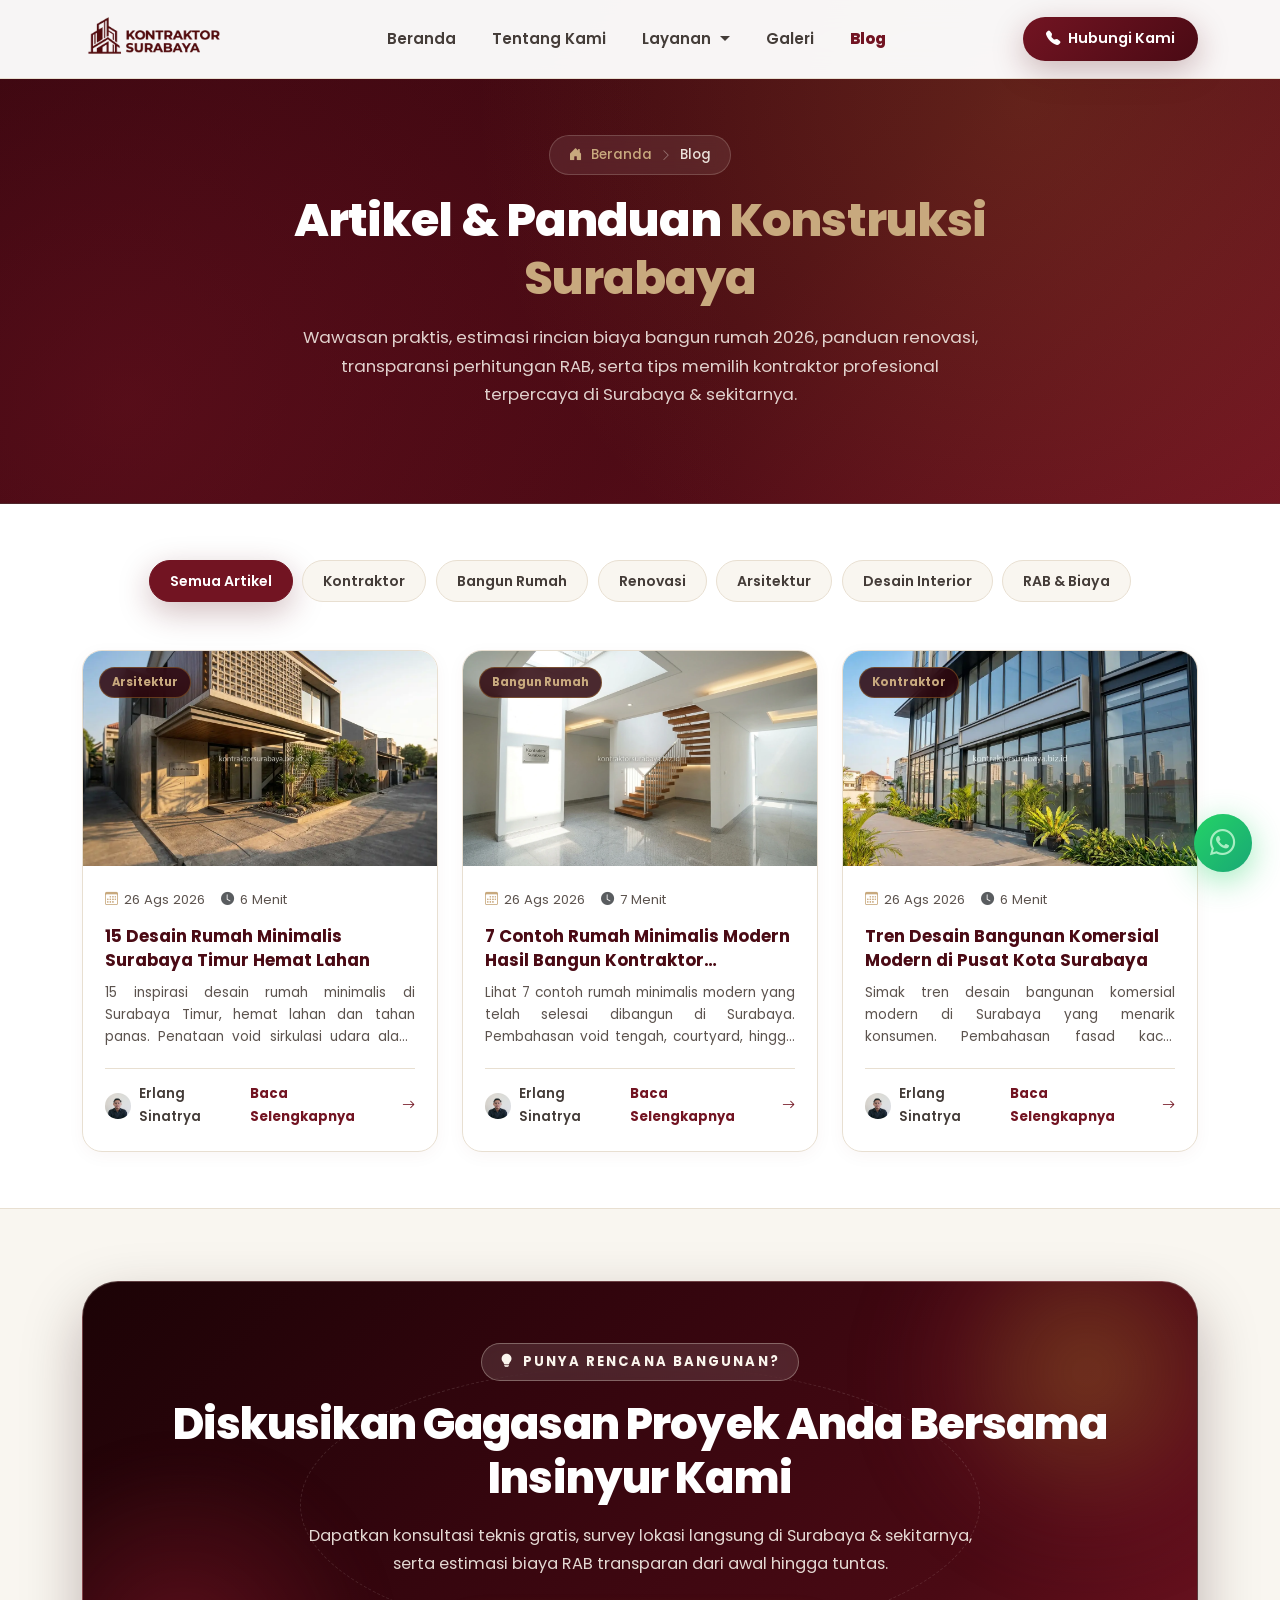
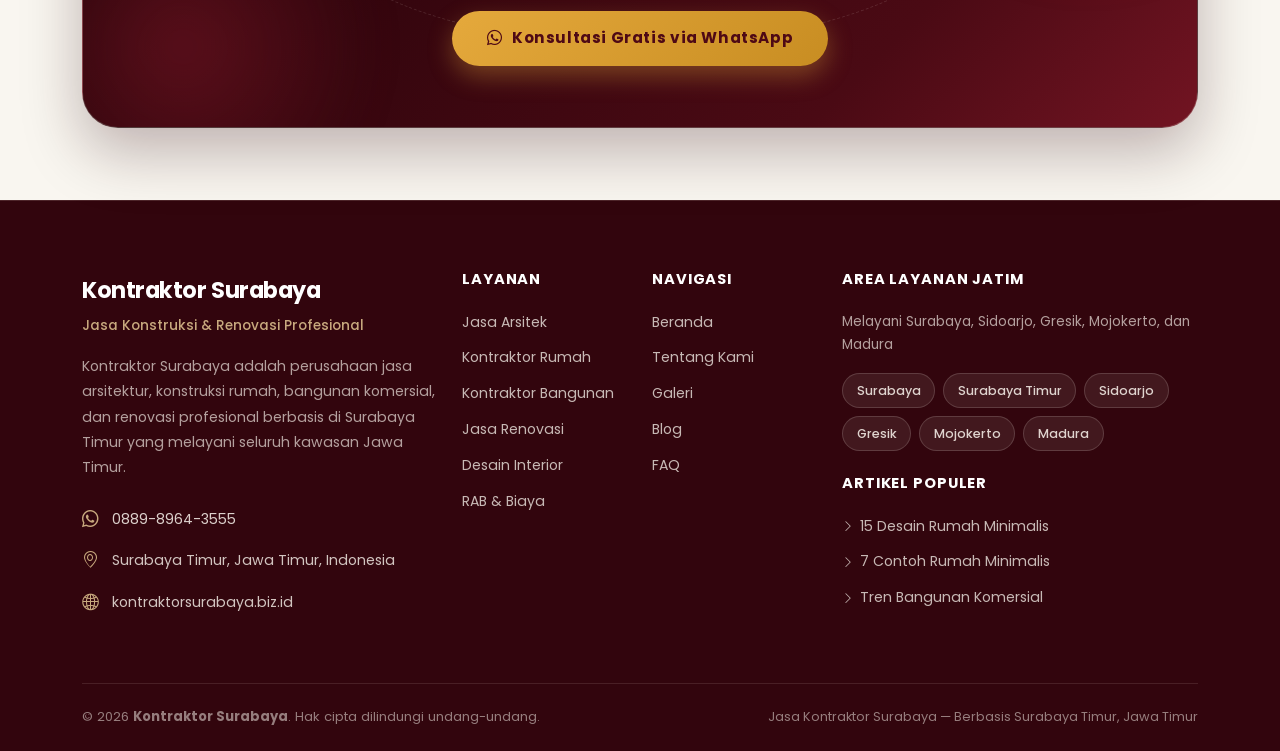
==== commit b107178d: "perbaikan index" ====
--- a/blog.html
+++ b/blog.html
@@ -14,13 +14,17 @@
   <link rel="canonical" href="https://kontraktorsurabaya.biz.id/blog.html">
   <meta property="og:type" content="website">
   <meta property="og:url" content="https://kontraktorsurabaya.biz.id/blog.html">
-  <meta property="og:title" content="Blog &amp; Tips Konstruksi Surabaya — Kontraktor Surabaya">
+  <meta property="og:title" content="Blog &amp; Tips Konstruksi Surabaya | Kontraktor Surabaya">
   <meta property="og:description"
     content="Wawasan mendalam seputar estimasi biaya bangun rumah 2026, panduan renovasi, transparansi RAB, serta tips memilih kontraktor terpercaya di Surabaya.">
   <meta property="og:image" content="https://kontraktorsurabaya.biz.id/assets/img/layanan/pembangunan-rumah-modern-surabaya.webp">
+  <meta property="og:image:type" content="image/webp">
+  <meta property="og:image:width" content="1200">
+  <meta property="og:image:height" content="630">
   <meta property="og:locale" content="id_ID">
   <meta property="og:site_name" content="Kontraktor Surabaya">
   <meta name="twitter:card" content="summary_large_image">
+  <meta name="twitter:image" content="https://kontraktorsurabaya.biz.id/assets/img/layanan/pembangunan-rumah-modern-surabaya.webp">
   <link rel="icon" type="image/webp" href="assets/img/favicon-logo.webp">
   <link rel="apple-touch-icon" href="assets/img/favicon-logo.webp">
 
@@ -187,7 +191,7 @@
   <!-- ══ NAVBAR ═════════════════════════════════════════════════════════════════ -->
   <nav id="navbar" class="navbar navbar-expand-lg fixed-top" role="navigation" aria-label="Navigasi utama">
     <div class="container">
-      <a class="navbar-brand d-flex align-items-center" href="index.html"
+      <a class="navbar-brand d-flex align-items-center" href="/"
         aria-label="Kontraktor Surabaya - Beranda">
         <img src="assets/img/logo-header.webp" alt="Logo Kontraktor Surabaya" class="logo-img" width="160" height="54"
           fetchpriority="high" onerror="this.style.display='none'">
@@ -214,7 +218,7 @@
         <div class="offcanvas-body">
           <ul class="navbar-nav mx-auto align-items-lg-center gap-lg-1 mb-2 mb-lg-0">
             <li class="nav-item">
-              <a class="nav-link" href="index.html">Beranda</a>
+              <a class="nav-link" href="/">Beranda</a>
             </li>
             <li class="nav-item">
               <a class="nav-link" href="tentang-kami.html">Tentang Kami</a>
@@ -277,7 +281,7 @@
             <!-- Breadcrumb Navigation -->
             <nav aria-label="breadcrumb" class="mb-3">
               <div class="breadcrumb-custom">
-                <a href="index.html"><i class="bi bi-house-door-fill me-1"></i> Beranda</a>
+                <a href="/"><i class="bi bi-house-door-fill me-1"></i> Beranda</a>
                 <span class="separator"><i class="bi bi-chevron-right"></i></span>
                 <span class="current">Blog</span>
               </div>
@@ -503,11 +507,11 @@
         <div class="col-lg-2 col-md-4 col-6">
           <h3 class="footer-heading">Navigasi</h3>
           <ul class="footer-links">
-            <li><a href="index.html">Beranda</a></li>
+            <li><a href="/">Beranda</a></li>
             <li><a href="tentang-kami.html">Tentang Kami</a></li>
             <li><a href="galeri.html">Galeri</a></li>
             <li><a href="blog.html">Blog</a></li>
-            <li><a href="index.html#faq">FAQ</a></li>
+            <li><a href="/#faq">FAQ</a></li>
           </ul>
         </div>
 
--- a/assets/css/main.min.css
+++ b/assets/css/main.min.css
@@ -1 +1 @@
-@import url("https://fonts.googleapis.com/css2?family=Poppins:ital,wght@0,300;0,400;0,500;0,600;0,700;0,800;0,900;1,400;1,600&display=swap");:root{--maroon:#721422;--maroon-dark:#4A0A14;--maroon-deep:#32050D;--maroon-light:#8F1B2D;--maroon-pale:#F9ECF0;--maroon-glass:rgba(114,20,34,0.08);--cream:#F9F6F0;--cream-card:#FAF8F4;--cream-border:#E8DFD1;--cream-dark:#D8C8B0;--cream-accent:#C8A97E;--cream-text:#FAF5ED;--white:#FFFFFF;--white-glass:rgba(255,255,255,0.12);--gray-50:#F9F6F0;--gray-100:#F2ECE1;--gray-200:#E5DCD0;--gray-400:#9E938A;--gray-600:#5C534E;--gray-700:#443C38;--gray-800:#2C2523;--gray-900:#1A1514;--font-body:"Poppins",sans-serif;--font-display:"Poppins",sans-serif;--section-py:96px;--shadow-sm:0 2px 10px rgba(88,17,26,0.04);--shadow-md:0 10px 30px rgba(88,17,26,0.08);--shadow-lg:0 20px 50px rgba(56,7,14,0.14);--shadow-maroon:0 10px 32px rgba(88,17,26,0.28);--shadow-cream:0 8px 24px rgba(200,169,126,0.15);--radius-sm:12px;--radius-md:18px;--radius-lg:24px;--radius-xl:32px;--transition:all 0.35s cubic-bezier(0.4,0,0.2,1)}*,*::before,*::after{box-sizing:border-box}html{scroll-behavior:smooth;overflow-x:clip;max-width:100%;width:100%}body{font-family:var(--font-body);color:var(--gray-800);background:var(--white);line-height:1.75;overflow-x:clip;max-width:100%;width:100%;-webkit-font-smoothing:antialiased;-moz-osx-font-smoothing:grayscale}a{text-decoration:none;transition:var(--transition)}img{max-width:100%;display:block}::-webkit-scrollbar{width:7px}::-webkit-scrollbar-track{background:var(--cream)}::-webkit-scrollbar-thumb{background:var(--maroon);border-radius:4px}::-webkit-scrollbar-thumb:hover{background:var(--maroon-light)}section{padding:var(--section-py) 0;position:relative}.section-title{font-family:var(--font-display);font-size:clamp(1.85rem,3.2vw,2.6rem);font-weight:700;color:var(--maroon-dark);line-height:1.25;margin-bottom:1rem;letter-spacing:-0.02em}.section-title span{color:var(--maroon)}.section-label,.section-subtitle{font-size:0.85rem;font-weight:700;letter-spacing:0.16em;text-transform:uppercase;color:var(--maroon);margin-bottom:0.65rem;display:inline-flex;align-items:center;gap:0.4rem;background:var(--maroon-pale);padding:0.35rem 1.1rem;border-radius:50px;border:1px solid rgba(114,20,34,0.15)}.section-desc{font-size:1.02rem;color:var(--gray-600);max-width:620px;font-weight:400;line-height:1.75}.divider-maroon{width:60px;height:4px;background:linear-gradient(90deg,var(--maroon),var(--cream-accent));border-radius:4px;margin:1rem 0 1.5rem}.btn-maroon{background:linear-gradient(135deg,var(--maroon),var(--maroon-dark));color:var(--white);padding:0.85rem 2rem;border-radius:50px;font-weight:600;font-size:0.95rem;border:1px solid var(--maroon);display:inline-flex;align-items:center;gap:0.6rem;transition:var(--transition);box-shadow:var(--shadow-maroon)}.btn-maroon:hover{background:linear-gradient(135deg,var(--maroon-light),var(--maroon));color:var(--white);transform:translateY(-3px);box-shadow:0 14px 36px rgba(88,17,26,0.35);border-color:var(--maroon-light)}.btn-outline-maroon{background:transparent;color:var(--maroon);padding:0.85rem 2rem;border-radius:50px;font-weight:600;font-size:0.95rem;border:2px solid var(--maroon);display:inline-flex;align-items:center;gap:0.6rem;transition:var(--transition)}.btn-outline-maroon:hover{background:var(--maroon);color:var(--white);transform:translateY(-3px);box-shadow:var(--shadow-maroon)}.btn-cream{background:var(--cream);color:var(--maroon-dark);padding:0.85rem 2rem;border-radius:50px;font-weight:600;font-size:0.95rem;border:1px solid var(--cream-border);display:inline-flex;align-items:center;gap:0.6rem;transition:var(--transition)}.btn-cream:hover{background:var(--white);color:var(--maroon);transform:translateY(-3px);box-shadow:var(--shadow-sm)}.btn-wa{background:linear-gradient(135deg,#25D366,#128C7E);color:var(--white);padding:0.85rem 2rem;border-radius:50px;font-weight:600;font-size:0.95rem;border:none;display:inline-flex;align-items:center;gap:0.6rem;transition:var(--transition);box-shadow:0 8px 28px rgba(37,211,102,0.32)}.btn-wa:hover{background:linear-gradient(135deg,#128C7E,#25D366);color:var(--white);transform:translateY(-3px);box-shadow:0 14px 38px rgba(37,211,102,0.42)}#navbar{background:rgba(255,255,255,0.96);backdrop-filter:blur(16px);-webkit-backdrop-filter:blur(16px);border-bottom:1px solid var(--cream-border);padding:0.75rem 0;transition:box-shadow 0.3s ease,background 0.3s ease;z-index:1000}#navbar.scrolled{box-shadow:0 6px 25px rgba(56,7,14,0.08);padding:0.75rem 0;background:rgba(255,255,255,0.98)}.navbar-brand{padding-top:0;padding-bottom:0;margin-right:1.5rem;flex-shrink:0}.navbar-brand img.logo-img{height:54px;width:auto;max-height:62px;object-fit:contain;display:block}.custom-toggler{width:44px;height:44px;background:rgba(114,20,34,0.06);border:1.5px solid rgba(114,20,34,0.2) !important;border-radius:12px;display:inline-flex;flex-direction:column;align-items:center;justify-content:center;gap:5px;padding:0;transition:var(--transition);cursor:pointer}.custom-toggler:hover,.custom-toggler:focus{background:rgba(114,20,34,0.12);border-color:var(--maroon) !important}.toggler-bar{display:block;width:22px;height:2.5px;background-color:var(--maroon);border-radius:4px;transition:all 0.3s ease}.nav-link{font-size:0.92rem !important;font-weight:600 !important;color:var(--gray-700) !important;padding:0.55rem 1.15rem !important;border-radius:50px;border:1px solid transparent;transition:var(--transition);white-space:nowrap !important}.nav-link:hover{color:var(--maroon) !important;background:var(--cream);border-color:var(--cream-border)}.nav-link.active{color:var(--maroon) !important;background:#EFE8DC !important;border-color:#DDD2C0 !important;font-weight:700 !important}.dropdown-menu{display:none;border:1px solid var(--cream-border);border-radius:var(--radius-md);box-shadow:0 16px 42px rgba(74,11,20,0.13);padding:0.85rem 0.65rem;min-width:260px;border-top:3px solid var(--maroon);background:var(--white);flex-direction:column;gap:7px}.dropdown-menu.show{display:flex !important}.dropdown-divider{border-color:var(--cream-border);opacity:0.8;margin:0.45rem 0 !important}.dropdown-item{font-size:0.89rem;font-weight:500;color:var(--gray-700);border-radius:10px;padding:0.72rem 1.1rem;transition:var(--transition);display:flex;align-items:center}.dropdown-item i{transition:var(--transition)}.dropdown-item:hover,.dropdown-item:focus{background:var(--maroon-pale) !important;color:var(--maroon) !important}.dropdown-item:hover i,.dropdown-item:focus i{color:var(--maroon) !important}.dropdown-item.active,.dropdown-item:active{background:linear-gradient(135deg,var(--maroon),var(--maroon-dark)) !important;color:var(--white) !important;font-weight:600 !important}.dropdown-item.active i,.dropdown-item:active i{color:var(--cream-accent) !important}.nav-cta{background:linear-gradient(135deg,var(--maroon),var(--maroon-dark)) !important;color:var(--white) !important;border-radius:50px !important;padding:0.6rem 1.45rem !important;font-size:0.9rem !important;box-shadow:var(--shadow-maroon);white-space:nowrap !important;display:inline-flex !important;align-items:center;gap:0.5rem}.nav-cta:hover{background:linear-gradient(135deg,var(--maroon-light),var(--maroon)) !important;color:var(--white) !important;transform:translateY(-2px)}@media (min-width:992px){.navbar-nav .nav-item.dropdown:hover > .dropdown-menu{display:flex !important;opacity:1;visibility:visible;transform:translateY(0);pointer-events:auto}.navbar-nav .nav-item.dropdown > .dropdown-menu{display:flex;opacity:0;visibility:hidden;transform:translateY(8px);transition:opacity 0.22s cubic-bezier(0.16,1,0.3,1),transform 0.22s cubic-bezier(0.16,1,0.3,1),visibility 0.22s cubic-bezier(0.16,1,0.3,1);margin-top:0.35rem}.navbar-nav .nav-item.dropdown > .dropdown-menu.show{display:flex !important;opacity:1;visibility:visible;transform:translateY(0)}#navbar .offcanvas{position:static !important;display:flex !important;flex-direction:row !important;width:auto !important;height:auto !important;visibility:visible !important;background:transparent !important;border:none !important;box-shadow:none !important;transform:none !important;flex-grow:1 !important}#navbar .offcanvas-body{display:flex !important;flex-direction:row !important;align-items:center !important;justify-content:space-between !important;padding:0 !important;width:100% !important}#navbar .navbar-nav{display:flex !important;flex-direction:row !important;align-items:center !important;margin-left:auto !important;margin-right:auto !important;gap:0.35rem !important}}@media (max-width:991.98px){#navbar{padding:0.65rem 0}.navbar-brand img.logo-img{height:52px;max-height:56px}#navbar .offcanvas-end{position:fixed !important;top:0 !important;bottom:0 !important;right:0 !important;width:320px !important;max-width:85vw !important;height:100vh !important;background-color:#FFFFFF !important;border-left:1px solid var(--cream-border) !important;box-shadow:-10px 0 30px rgba(0,0,0,0.15) !important;z-index:1060 !important;display:flex !important;flex-direction:column !important}#navbar .offcanvas-header{background:var(--cream) !important;border-bottom:1px solid var(--cream-border) !important;padding:1.1rem 1.4rem !important;flex-shrink:0 !important}.drawer-title{font-size:1.05rem !important;font-weight:700 !important;color:var(--maroon) !important;letter-spacing:-0.01em}.btn-drawer-close{width:38px;height:38px;border-radius:50% !important;background:var(--maroon-pale) !important;color:var(--maroon) !important;border:1.5px solid rgba(114,20,34,0.18) !important;display:inline-flex !important;align-items:center;justify-content:center;font-size:1.05rem;transition:var(--transition);cursor:pointer;padding:0;line-height:1}.btn-drawer-close:hover,.btn-drawer-close:focus{background:var(--maroon) !important;color:var(--white) !important;transform:rotate(90deg)}#navbar .offcanvas-body{padding:1.4rem 1.3rem !important;display:flex !important;flex-direction:column !important;flex-grow:1 !important;overflow-y:auto !important;background:#FFFFFF !important;text-align:left !important}#navbar .navbar-nav{display:flex !important;flex-direction:column !important;align-items:stretch !important;width:100% !important;gap:0.35rem !important;margin-bottom:1.5rem !important}#navbar .navbar-nav .nav-item{width:100% !important}#navbar .navbar-nav .nav-link{display:block !important;width:100% !important;text-align:left !important;font-size:1rem !important;font-weight:600 !important;color:#2D050C !important;padding:0.75rem 1rem !important;border-radius:12px !important;background:transparent;border:1px solid transparent}#navbar .navbar-nav .nav-link:hover,#navbar .navbar-nav .nav-link.active{background:var(--maroon-pale) !important;color:var(--maroon) !important;font-weight:700 !important;border-color:rgba(114,20,34,0.12) !important}#navbar .dropdown-menu{display:none;position:static !important;transform:none !important;background:#FAF8F4 !important;border:1px solid var(--cream-border) !important;box-shadow:none !important;border-radius:12px !important;padding:0.35rem 0.3rem !important;margin-top:0.25rem !important;width:100% !important;flex-direction:column;gap:2px !important}#navbar .dropdown-menu.show{display:flex !important}#navbar .dropdown-divider{margin:0.25rem 0.3rem !important}#navbar .dropdown-item{text-align:left !important;padding:0.45rem 0.75rem !important;font-size:0.88rem !important;color:var(--gray-800) !important;border-radius:8px !important}#navbar .dropdown-item:hover,#navbar .dropdown-item:focus{background:var(--maroon-pale) !important;color:var(--maroon) !important}#navbar .dropdown-item.active,#navbar .dropdown-item:active{background:linear-gradient(135deg,var(--maroon),var(--maroon-dark)) !important;color:#FFFFFF !important;font-weight:600 !important}#navbar .dropdown-item.active i,#navbar .dropdown-item:active i{color:#E5A93C !important}#navbar .nav-cta{display:flex !important;width:100% !important;justify-content:center !important;padding:0.85rem 1.5rem !important;font-size:0.95rem !important;border-radius:50px !important}}#hero{min-height:auto;position:relative;display:flex;align-items:flex-end;overflow:hidden;background:var(--maroon-deep);padding:0}.hero-bg{position:absolute;inset:0;background:radial-gradient(circle at 75% 35%,rgba(143,27,45,0.6) 0%,transparent 65%),linear-gradient(135deg,#2D050C 0%,#4D0A16 40%,#721422 75%,#250409 100%);background-size:cover;background-position:center;transform:translateZ(0);backface-visibility:hidden}.hero-overlay{position:absolute;inset:0;background:linear-gradient(90deg,rgba(37,4,9,0.88) 0%,rgba(55,7,15,0.72) 45%,rgba(65,8,18,0.25) 100%);transform:translateZ(0)}.hero-container{z-index:3;width:100%}.min-vh-100-hero{min-height:auto;padding-top:110px}.hero-content{position:relative;z-index:10;padding-top:20px;padding-bottom:130px}.hero-badge{display:inline-flex;align-items:center;justify-content:center;gap:0.45rem;background:rgba(249,246,240,0.12);border:1px solid rgba(232,223,209,0.35);color:var(--cream-text);font-size:0.8rem;font-weight:600;letter-spacing:0.05em;text-transform:uppercase;padding:0.4rem 1.1rem;border-radius:50px;margin-bottom:1.1rem;backdrop-filter:blur(8px);white-space:nowrap}.hero-title{font-family:var(--font-display);font-size:clamp(2rem,4.2vw,3.2rem);font-weight:800;color:var(--white);line-height:1.2;margin-bottom:0.9rem;letter-spacing:-0.02em}.hero-title .highlight{color:#E5A93C}.hero-desc{font-size:0.96rem;color:rgba(250,245,237,0.85);max-width:520px;margin-bottom:1.3rem;line-height:1.68;font-weight:400}.hero-location{display:block;font-size:0.86rem;color:var(--cream-text);margin-bottom:1.4rem;opacity:0.92;line-height:1.5}.hero-location i{color:#E5A93C;display:inline-block;vertical-align:middle}.btn-hero-cta{background:linear-gradient(135deg,#E5A93C,#C88D22);color:#4E0915 !important;font-weight:700;font-size:0.9rem;letter-spacing:0.04em;padding:0.8rem 1.9rem;border-radius:50px;border:none;display:inline-flex;align-items:center;gap:0.6rem;box-shadow:0 10px 25px rgba(229,169,60,0.35);transition:var(--transition)}.btn-hero-cta:hover{background:linear-gradient(135deg,#F0B84D,#D89828);color:#2D050B !important;transform:translateY(-3px);box-shadow:0 14px 34px rgba(229,169,60,0.45)}.btn-hero-outline{background:rgba(255,255,255,0.1);backdrop-filter:blur(8px);color:var(--white) !important;font-weight:600;font-size:0.9rem;padding:0.8rem 1.75rem;border-radius:50px;border:1px solid rgba(255,255,255,0.3);display:inline-flex;align-items:center;gap:0.6rem;transition:var(--transition)}.btn-hero-outline:hover{background:rgba(255,255,255,0.2);border-color:var(--cream-text);color:var(--white) !important;transform:translateY(-3px)}.hero-stats{display:flex;gap:1.8rem;margin-top:1.3rem;flex-wrap:wrap;position:relative;z-index:10}.hero-stat-num{font-family:var(--font-display);font-size:1.85rem;font-weight:800;color:var(--cream-text);line-height:1;display:block}.hero-stat-label{font-size:0.76rem;color:rgba(250,245,237,0.7);margin-top:0.2rem;font-weight:500}.hero-building-col{position:relative;z-index:3;align-self:center;padding-top:10px;padding-bottom:90px;margin-bottom:0}.hero-building-showcase{position:relative;width:100%;display:flex;justify-content:flex-end;align-items:center}.hero-building-img{width:100%;max-width:720px;height:auto;max-height:540px;object-fit:contain;object-position:center right;display:block;filter:drop-shadow(0 25px 45px rgba(0,0,0,0.7));transform:translateY(-10px);transition:transform 0.6s ease;margin-bottom:0}.hero-building-showcase:hover .hero-building-img{transform:translateY(-16px) scale(1.02)}.hero-bottom-curve{position:absolute;bottom:0;left:0;right:0;width:100%;line-height:0;z-index:2;margin-bottom:-10px;pointer-events:none;transform:translateZ(0)}.hero-bottom-curve svg{position:relative;display:block;width:100%;height:180px;transform:translateZ(0)}#about{background:var(--cream);padding:var(--section-py) 0;border-bottom:1px solid var(--cream-border)}.about-img-wrap{position:relative;border-radius:var(--radius-lg);overflow:visible}.about-img-main{border-radius:var(--radius-lg);overflow:hidden;box-shadow:0 18px 45px rgba(45,5,12,0.12);border:4px solid var(--white)}.about-img-main img{width:100%;height:480px;object-fit:cover;display:block;transition:transform 0.6s ease}.about-img-wrap:hover .about-img-main img{transform:scale(1.04)}.about-badge-float{position:absolute;bottom:-15px;right:-15px;background:linear-gradient(135deg,var(--maroon),var(--maroon-dark));color:var(--white);padding:1.25rem 1.6rem;border-radius:var(--radius-md);box-shadow:var(--shadow-maroon);border:3px solid var(--white);display:flex;align-items:center;gap:0.85rem;z-index:3}.about-badge-float .abyear{font-family:var(--font-display);font-size:2.2rem;font-weight:800;line-height:1;color:var(--cream-accent)}.about-badge-float .ablabel{font-size:0.82rem;font-weight:700;line-height:1.35;color:rgba(255,255,255,0.95)}.about-content{position:relative}@media (min-width:992px){.about-content{padding-left:2.25rem}}@media (min-width:1200px){.about-content{padding-left:3.25rem}}.about-content .section-label{font-size:0.85rem;font-weight:700;letter-spacing:0.16em;text-transform:uppercase;color:var(--maroon);margin-bottom:0.75rem;display:inline-block;background:var(--maroon-pale);padding:0.35rem 1.1rem;border-radius:50px;border:1px solid rgba(114,20,34,0.15)}.about-content .section-title{font-size:clamp(1.85rem,3.2vw,2.6rem);font-weight:800;color:var(--maroon-dark);line-height:1.25;margin-bottom:1.25rem;letter-spacing:-0.02em}.about-content .section-title span{color:var(--maroon)}.about-content .section-desc{text-align:justify;text-justify:inter-word;color:var(--gray-700);line-height:1.75}.about-list{list-style:none;padding:0;margin:1.5rem 0 2rem;display:flex;flex-direction:column;gap:0.85rem}.about-list li{display:flex;align-items:flex-start;gap:0.75rem;font-size:0.95rem;color:var(--gray-700);line-height:1.6}.about-list li i{color:var(--maroon);font-size:1.25rem;flex-shrink:0;margin-top:1px}#why-choose,#mengapa{background:var(--white);padding:var(--section-py) 0;border-bottom:1px solid var(--cream-border);position:relative}.why-highlights{display:flex;flex-direction:column;gap:0.65rem}.why-highlight-pill{display:inline-flex;align-items:center;gap:0.6rem;font-size:0.92rem;font-weight:600;color:var(--maroon-dark)}.why-highlight-pill i{color:var(--maroon);font-size:1.15rem}.why-feature-grid{display:grid;grid-template-columns:repeat(2,1fr);gap:1.25rem}.why-feature-card{background:var(--white);border:1px solid var(--cream-border);border-radius:20px;padding:1.8rem 1.5rem;position:relative;overflow:hidden;transition:all 0.35s cubic-bezier(0.165,0.84,0.44,1);box-shadow:0 4px 16px rgba(88,17,26,0.03);display:flex;flex-direction:column;height:100%}.why-feature-card:hover{transform:translateY(-6px);border-color:var(--maroon);box-shadow:0 16px 36px rgba(114,20,34,0.09);background:#FCFBF9}.why-card-number{position:absolute;top:10px;right:14px;font-family:var(--font-display);font-size:2.8rem;font-weight:800;color:rgba(114,20,34,0.05);line-height:1;pointer-events:none;transition:var(--transition)}.why-feature-card:hover .why-card-number{color:rgba(114,20,34,0.12);transform:scale(1.08)}.why-card-top{display:flex;align-items:center;justify-content:space-between;margin-bottom:1.25rem;position:relative;z-index:2}.why-icon-box{width:52px;height:52px;border-radius:14px;background:linear-gradient(135deg,var(--maroon),var(--maroon-dark));color:var(--white);display:flex;align-items:center;justify-content:center;font-size:1.35rem;box-shadow:var(--shadow-maroon);transition:var(--transition)}.why-feature-card:hover .why-icon-box{transform:scale(1.06);background:linear-gradient(135deg,var(--maroon-light),var(--maroon))}.why-step-tag{font-size:0.76rem;font-weight:700;letter-spacing:0.08em;text-transform:uppercase;color:var(--maroon);background:var(--maroon-pale);padding:0.25rem 0.75rem;border-radius:50px;border:1px solid rgba(114,20,34,0.12)}.why-card-title{font-size:1.08rem;font-weight:700;color:var(--maroon-dark);margin-bottom:0.5rem;position:relative;z-index:2;letter-spacing:-0.01em}.why-card-desc{font-size:0.88rem;color:var(--gray-600);line-height:1.65;margin:0;position:relative;z-index:2}@media (max-width:767.98px){.why-feature-grid{grid-template-columns:1fr;gap:1rem}}.why-card{background:var(--white);border:1px solid var(--cream-border);border-radius:var(--radius-md);padding:1.35rem 1.4rem;margin-bottom:1.1rem;display:flex;gap:1.25rem;align-items:flex-start;transition:var(--transition);box-shadow:0 4px 16px rgba(88,17,26,0.04)}.why-card:last-child{margin-bottom:0}.why-card:hover{transform:translateY(-4px);border-color:var(--maroon);box-shadow:0 12px 28px rgba(88,17,26,0.08)}.why-icon{width:52px;height:52px;border-radius:14px;background:linear-gradient(135deg,var(--maroon),var(--maroon-dark));color:var(--white);display:flex;align-items:center;justify-content:center;font-size:1.4rem;flex-shrink:0;box-shadow:var(--shadow-maroon)}.why-title{font-size:1.05rem;font-weight:700;color:var(--maroon-dark);margin-bottom:0.35rem}.why-desc{font-size:0.92rem;color:var(--gray-600);line-height:1.65;margin:0}.feature-item{display:flex;gap:1.25rem;margin-bottom:1.8rem;align-items:flex-start}.feature-item:last-child{margin-bottom:0}.feature-icon{width:54px;height:54px;background:linear-gradient(135deg,var(--maroon),var(--maroon-dark));color:var(--white);border-radius:var(--radius-sm);display:flex;align-items:center;justify-content:center;font-size:1.45rem;flex-shrink:0;box-shadow:var(--shadow-maroon)}.feature-title{font-weight:700;font-size:1.05rem;color:var(--maroon-dark);margin-bottom:0.35rem}.feature-desc{font-size:0.92rem;color:var(--gray-600);line-height:1.7;margin:0}.stats-grid{display:grid;grid-template-columns:1fr 1fr;gap:1.2rem}.stat-box{border-radius:var(--radius-md);padding:1.8rem 1.4rem;text-align:center;transition:var(--transition)}.stat-box:hover{transform:translateY(-4px)}.stat-box-primary{background:linear-gradient(135deg,var(--maroon),var(--maroon-dark));color:var(--white);box-shadow:var(--shadow-maroon)}.stat-box-dark{background:var(--cream);color:var(--maroon-dark);border:1px solid var(--cream-border)}.stat-box-num{font-family:var(--font-display);font-size:2.4rem;font-weight:800;line-height:1;display:block}.stat-box-primary .stat-box-num{color:var(--cream-text)}.stat-box-dark .stat-box-num{color:var(--maroon)}.stat-box-label{font-size:0.85rem;font-weight:600;margin-top:0.45rem;display:block}.stat-box-primary .stat-box-label{color:rgba(250,245,237,0.85)}.stat-box-dark .stat-box-label{color:var(--gray-600)}#proses{background:var(--cream);padding:var(--section-py) 0;border-bottom:1px solid var(--cream-border)}.proses-steps{display:grid;grid-template-columns:repeat(6,1fr);gap:1.1rem;margin-top:2.2rem}.proses-step{background:var(--white);border:1px solid var(--cream-border);border-radius:var(--radius-md);padding:1.8rem 1rem;text-align:center;transition:var(--transition);box-shadow:var(--shadow-sm);display:flex;flex-direction:column;align-items:center;height:100%}.proses-step:hover{transform:translateY(-6px);box-shadow:var(--shadow-md);border-color:var(--maroon)}.proses-num{width:50px;height:50px;border-radius:50%;background:linear-gradient(135deg,var(--maroon),var(--maroon-dark));color:var(--white);display:flex;align-items:center;justify-content:center;font-weight:800;font-size:1.15rem;margin-bottom:1rem;box-shadow:var(--shadow-maroon);border:3px solid var(--white)}.proses-title{font-weight:700;font-size:0.98rem;color:var(--maroon-dark);margin-bottom:0.4rem}.proses-desc{font-size:0.82rem;color:var(--gray-600);line-height:1.55;margin:0}@media (max-width:1199.98px){.proses-steps{grid-template-columns:repeat(3,1fr)}}@media (max-width:991.98px){.proses-steps{display:flex;overflow-x:auto;scroll-snap-type:x mandatory;-webkit-overflow-scrolling:touch;gap:1rem;padding:0.5rem 0.5rem 1.25rem 0.5rem;scrollbar-width:none;margin-top:1.5rem}.proses-steps::-webkit-scrollbar{display:none}.proses-step{flex:0 0 240px;max-width:260px;scroll-snap-align:center;border-radius:18px;padding:1.6rem 1.2rem;height:auto;min-height:220px}.proses-swipe-hint{font-size:0.78rem;opacity:0.8}}@media (max-width:575.98px){.proses-step{flex:0 0 78%;max-width:82%}}#layanan{background:var(--white);padding:var(--section-py) 0;border-bottom:1px solid var(--cream-border)}.service-card{background:var(--white);border-radius:var(--radius-lg);overflow:hidden;box-shadow:var(--shadow-sm);transition:var(--transition);height:100%;border:1px solid var(--cream-border);display:flex;flex-direction:column;cursor:pointer}.service-card:hover{transform:translateY(-8px);box-shadow:var(--shadow-md);border-color:var(--maroon)}.service-card-img{position:relative;overflow:hidden;height:220px;display:block;text-decoration:none}.service-card-img img{width:100%;height:100%;object-fit:cover;transition:transform 0.6s ease;display:block}.service-card:hover .service-card-img img{transform:scale(1.08)}.service-icon-badge{position:absolute;top:16px;left:16px;width:48px;height:48px;background:var(--maroon);color:var(--white);border-radius:16px;display:flex;align-items:center;justify-content:center;font-size:1.25rem;box-shadow:var(--shadow-maroon);border:1px solid rgba(255,255,255,0.2);z-index:2}.service-card-body{padding:1.6rem;flex:1;display:flex;flex-direction:column}.service-card-title{font-weight:700;font-size:1.1rem;color:var(--maroon-dark);margin-bottom:0.6rem;letter-spacing:-0.01em}.service-card-title a{color:var(--maroon-dark);text-decoration:none;transition:var(--transition)}.service-card:hover .service-card-title a,.service-card-title a:hover{color:var(--maroon)}.service-card-desc{font-size:0.92rem;color:var(--gray-600);line-height:1.7;flex:1;margin-bottom:1.25rem}.service-card-link{font-size:0.9rem;font-weight:700;color:var(--maroon);display:inline-flex;align-items:center;gap:0.4rem;transition:var(--transition);text-decoration:none;margin:0;line-height:1}.service-card:hover .service-card-link,.service-card-link:hover{gap:0.65rem;color:var(--maroon-light)}.btn-card-wa{display:inline-flex;align-items:center;justify-content:center;gap:0.42rem;background:#25D366;color:#FFFFFF !important;font-size:0.84rem;font-weight:600;padding:0.42rem 1.05rem;border-radius:50px;text-decoration:none !important;box-shadow:0 3px 12px rgba(37,211,102,0.28);border:1px solid #20BD5A;transition:all 0.25s ease;line-height:1;margin:0}.btn-card-wa:hover{background:#1EBE5D;color:#FFFFFF !important;transform:translateY(-2px);box-shadow:0 6px 16px rgba(37,211,102,0.4)}.btn-card-wa i{font-size:0.95rem;color:#FFFFFF !important;line-height:1}#testimoni{background:var(--cream);padding:var(--section-py) 0;border-bottom:1px solid var(--cream-border)}.testimonials-slider{overflow:hidden;padding:15px 5px 45px}.testimonials-slider .swiper-wrapper{display:flex;align-items:stretch}.testimonials-slider .swiper-slide{height:auto;display:flex}.testimonial-card{background:var(--white);border:1px solid var(--cream-border);border-radius:var(--radius-lg);padding:2.2rem 2rem;width:100%;height:100%;display:flex;flex-direction:column;justify-content:space-between;box-shadow:var(--shadow-sm);transition:var(--transition);position:relative;overflow:hidden}.testimonial-card:hover{transform:translateY(-6px);box-shadow:var(--shadow-md);border-color:var(--maroon)}.testimonial-quote-badge{position:absolute;top:1.2rem;right:1.4rem;font-size:2.4rem;line-height:1;color:rgba(114,20,34,0.1);pointer-events:none}.testimonial-stars{color:#E5A93C;font-size:1.05rem;margin-bottom:1.1rem;display:flex;gap:3px}.testimonial-quote{font-size:0.94rem;color:var(--gray-700);font-style:italic;line-height:1.75;margin-bottom:1.5rem;flex:1}.testimonial-user{display:flex;align-items:center;gap:0.85rem;padding-top:1.2rem;border-top:1px solid var(--cream-border)}.testimonial-avatar{width:46px;height:46px;border-radius:50%;background:linear-gradient(135deg,var(--maroon),var(--maroon-dark));color:var(--white);display:flex;align-items:center;justify-content:center;font-weight:700;font-size:0.95rem;flex-shrink:0;box-shadow:var(--shadow-maroon)}.testimonial-name{font-weight:700;font-size:0.95rem;color:var(--maroon-dark);margin:0}.testimonial-project{font-size:0.78rem;color:var(--gray-400);margin:0}.swiper-pagination-bullet{background:var(--gray-400);opacity:0.5;transition:var(--transition)}.swiper-pagination-bullet-active{background:var(--maroon) !important;opacity:1;width:26px;border-radius:6px}#portfolio{background:var(--white);padding:var(--section-py) 0;border-bottom:1px solid var(--cream-border)}.portfolio-filters{display:flex;gap:0.6rem;flex-wrap:wrap;justify-content:center;margin-bottom:2.5rem}.filter-btn{background:var(--cream);color:var(--gray-700);border:1px solid var(--cream-border);border-radius:50px;padding:0.5rem 1.25rem;font-size:0.88rem;font-weight:600;cursor:pointer;transition:var(--transition)}.filter-btn:hover,.filter-btn.active{background:var(--maroon);color:var(--white);border-color:var(--maroon);box-shadow:var(--shadow-maroon)}.portfolio-item{position:relative;border-radius:var(--radius-md);overflow:hidden;cursor:pointer;border:1px solid var(--cream-border);box-shadow:var(--shadow-sm);display:block}.portfolio-item img{width:100%;height:270px;object-fit:cover;transition:transform 0.6s ease;display:block}.portfolio-item:hover img{transform:scale(1.08)}.portfolio-overlay{position:absolute;inset:0;background:linear-gradient(to top,rgba(36,4,8,0.9) 0%,rgba(56,7,14,0.4) 60%,transparent 100%);opacity:0;transition:var(--transition);display:flex;align-items:flex-end;padding:1.35rem}.portfolio-item:hover .portfolio-overlay{opacity:1}.portfolio-overlay-title{font-weight:700;font-size:1rem;color:var(--white);margin-bottom:0.25rem}.portfolio-overlay-cat{font-size:0.8rem;color:var(--cream-accent);font-weight:500}.portfolio-zoom-btn{position:absolute;top:16px;right:16px;width:42px;height:42px;background:rgba(255,255,255,0.2);backdrop-filter:blur(8px);border-radius:50%;display:flex;align-items:center;justify-content:center;color:var(--white);font-size:1.15rem;opacity:0;transition:var(--transition)}.portfolio-item:hover .portfolio-zoom-btn{opacity:1}#faq{background:var(--cream);padding:var(--section-py) 0;border-bottom:1px solid var(--cream-border)}.faq-wrap .accordion-item{background:var(--white);border:1px solid var(--cream-border);border-radius:var(--radius-md) !important;margin-bottom:0.85rem;overflow:hidden;box-shadow:var(--shadow-sm)}.faq-wrap .accordion-button{background:var(--white);font-weight:700;font-size:0.98rem;color:var(--maroon-dark);padding:1.3rem 1.5rem;border-radius:var(--radius-md) !important;transition:var(--transition)}.faq-wrap .accordion-button:not(.collapsed){background:var(--maroon-pale);color:var(--maroon);box-shadow:none}.faq-wrap .accordion-button::after{background-image:url("data:image/svg+xml,%3csvg xmlns='http://www.w3.org/2000/svg' viewBox='0 0 16 16' fill='%2358111A'%3e%3cpath fill-rule='evenodd' d='M1.646 4.646a.5.5 0 0 1 .708 0L8 10.293l5.646-5.647a.5.5 0 0 1 .708.708l-6 6a.5.5 0 0 1-.708 0l-6-6a.5.5 0 0 1 0-.708z'/%3e%3c/svg%3e")}.faq-wrap .accordion-body{font-size:0.92rem;color:var(--gray-600);line-height:1.8;padding:1.1rem 1.5rem 1.4rem}#cta{background:var(--white);padding:70px 0}.cta-card{background:linear-gradient(135deg,#1C0306 0%,var(--maroon-deep) 35%,var(--maroon-dark) 75%,var(--maroon) 100%);border-radius:36px;padding:3.8rem 3.5rem;color:var(--white);text-align:center;position:relative;overflow:hidden;max-width:1120px;margin:0 auto;box-shadow:0 24px 60px rgba(40,4,10,0.28);border:1px solid rgba(232,223,209,0.25)}.cta-shape-1{position:absolute;top:-120px;right:-100px;width:420px;height:420px;border-radius:50%;background:radial-gradient(circle,rgba(229,169,60,0.28) 0%,rgba(143,27,45,0.15) 50%,transparent 70%);pointer-events:none;filter:blur(25px);animation:ctaFloat 6s ease-in-out infinite alternate}.cta-shape-2{position:absolute;bottom:-100px;left:-80px;width:360px;height:360px;border-radius:50%;background:radial-gradient(circle,rgba(143,27,45,0.45) 0%,rgba(88,17,26,0.2) 60%,transparent 75%);pointer-events:none;filter:blur(20px);animation:ctaFloat 8s ease-in-out infinite alternate-reverse}.cta-shape-3{position:absolute;top:50%;left:50%;transform:translate(-50%,-50%);width:680px;height:280px;border:1px dashed rgba(250,245,237,0.12);border-radius:50%;pointer-events:none}@keyframes ctaFloat{0%{transform:translateY(0) scale(1)}100%{transform:translateY(-18px) scale(1.08)}}.cta-content-wrap{position:relative;z-index:2}.cta-label{font-size:0.82rem;font-weight:700;letter-spacing:0.16em;text-transform:uppercase;color:var(--cream-text);margin-bottom:1rem;display:inline-flex;align-items:center;gap:0.45rem;background:rgba(249,246,240,0.12);backdrop-filter:blur(6px);padding:0.4rem 1.15rem;border-radius:50px;border:1px solid rgba(232,223,209,0.35)}.cta-title{font-size:clamp(1.9rem,3.4vw,2.75rem);font-weight:800;color:var(--white);line-height:1.25;margin-bottom:1rem;letter-spacing:-0.02em}.cta-desc{font-size:1.02rem;color:rgba(250,245,237,0.88);max-width:680px;margin:0 auto 2rem;line-height:1.75}@media (max-width:767.98px){.cta-card{padding:2.8rem 1.6rem;border-radius:26px}}.btn-gold{background:linear-gradient(135deg,#E5A93C,#C88D22);color:#4E0915 !important;font-weight:700;font-size:0.95rem;letter-spacing:0.04em;padding:0.9rem 2.2rem;border-radius:50px;border:none;display:inline-flex;align-items:center;gap:0.6rem;box-shadow:0 10px 25px rgba(229,169,60,0.35);transition:var(--transition)}.btn-gold:hover{background:linear-gradient(135deg,#F0B84D,#D89828);color:#2D050B !important;transform:translateY(-3px);box-shadow:0 14px 34px rgba(229,169,60,0.45)}.btn-maroon{background:linear-gradient(135deg,var(--maroon),var(--maroon-dark));color:var(--white) !important;font-weight:700;font-size:0.95rem;letter-spacing:0.04em;padding:0.85rem 2rem;border-radius:50px;border:none;display:inline-flex;align-items:center;gap:0.6rem;box-shadow:var(--shadow-maroon);transition:var(--transition)}.btn-maroon:hover{background:linear-gradient(135deg,var(--maroon-light),var(--maroon));color:var(--white) !important;transform:translateY(-3px);box-shadow:0 12px 28px rgba(114,20,34,0.4)}#footer{background:var(--maroon-deep);color:rgba(250,245,237,0.78);padding:70px 0 0;border-top:1px solid rgba(232,223,209,0.15)}.footer-logo-text{font-family:var(--font-display);font-size:1.4rem;font-weight:700;color:var(--white);letter-spacing:-0.02em}.footer-tagline{font-size:0.85rem;color:var(--cream-accent);margin-top:0.25rem;font-weight:500}.footer-desc{font-size:0.88rem;color:rgba(250,245,237,0.65);line-height:1.8;margin:1rem 0 1.5rem}.footer-contact-item{display:flex;align-items:center;gap:0.75rem;font-size:0.88rem;color:rgba(250,245,237,0.8);margin-bottom:0.75rem}.footer-contact-item a{color:rgba(250,245,237,0.85);text-decoration:none;transition:var(--transition)}.footer-contact-item a:hover{color:var(--cream-accent)}.footer-contact-item i{color:var(--cream-accent);font-size:1.05rem;width:18px}.footer-heading{font-weight:700;font-size:0.92rem;color:var(--white);margin-bottom:1.3rem;letter-spacing:0.06em;text-transform:uppercase}.footer-links{list-style:none;padding:0;margin:0}.footer-links li{margin-bottom:0.7rem}.footer-links a{color:rgba(250,245,237,0.75);text-decoration:none;font-size:0.88rem;display:flex;align-items:center;gap:0.4rem;transition:var(--transition)}.footer-links a:hover{color:var(--cream-accent);gap:0.65rem}.footer-links a i{font-size:0.75rem}.footer-area-tags{display:flex;flex-wrap:wrap;gap:0.5rem}.area-tag{background:rgba(249,246,240,0.08);border:1px solid rgba(232,223,209,0.18);color:rgba(250,245,237,0.85);font-size:0.78rem;font-weight:500;padding:0.35rem 0.85rem;border-radius:50px;transition:var(--transition)}.area-tag:hover{background:var(--maroon);border-color:var(--cream-accent);color:var(--white)}.footer-bottom{border-top:1px solid rgba(232,223,209,0.12);margin-top:50px;padding:22px 0}.footer-bottom p{font-size:0.82rem;color:rgba(250,245,237,0.5);margin:0}.wa-float{position:fixed;bottom:28px;right:28px;z-index:999;width:58px;height:58px;background:linear-gradient(135deg,#25D366,#128C7E);color:var(--white);border-radius:50%;display:flex;align-items:center;justify-content:center;font-size:1.6rem;box-shadow:0 8px 32px rgba(37,211,102,0.45);transition:var(--transition);text-decoration:none}.wa-float:hover{transform:scale(1.1) translateY(-3px);color:var(--white);box-shadow:0 16px 44px rgba(37,211,102,0.55)}.wa-float::before{content:"";position:absolute;width:100%;height:100%;border-radius:50%;background:rgba(37,211,102,0.4);animation:waPulse 2s infinite}@keyframes waPulse{0%{transform:scale(1);opacity:0.8}100%{transform:scale(1.6);opacity:0}}.scroll-top,#back-to-top,#scroll-top-btn{position:fixed;bottom:96px;right:36px;z-index:998;width:42px;height:42px;background:linear-gradient(135deg,var(--maroon),var(--maroon-dark));color:var(--white);border-radius:50%;border:2px solid rgba(255,255,255,0.35);display:flex;align-items:center;justify-content:center;font-size:1.1rem;box-shadow:0 6px 20px rgba(74,11,20,0.35);cursor:pointer;opacity:0;pointer-events:none;transition:all 0.35s ease;text-decoration:none}.scroll-top.visible,#back-to-top.visible,#scroll-top-btn.visible{opacity:1;pointer-events:auto}.scroll-top:hover,#back-to-top:hover,#scroll-top-btn:hover{background:linear-gradient(135deg,var(--maroon-light),var(--maroon));color:var(--white);transform:scale(1.1) translateY(-3px);box-shadow:0 10px 26px rgba(74,11,20,0.45)}.text-maroon{color:var(--maroon) !important}.text-maroon-dark{color:var(--maroon-dark) !important}.text-cream{color:var(--cream-text) !important}.text-cream-accent{color:var(--cream-accent) !important}.text-gold{color:var(--cream-accent) !important}.bg-maroon{background-color:var(--maroon) !important}.bg-maroon-dark{background-color:var(--maroon-dark) !important}.bg-maroon-pale{background-color:var(--maroon-pale) !important}.bg-cream{background-color:var(--cream) !important}.bg-white{background-color:var(--white) !important}.fw-800{font-weight:800 !important}.font-display{font-family:var(--font-display) !important}.page-hero{position:relative;background:linear-gradient(135deg,var(--maroon-deep) 0%,var(--maroon-dark) 60%,var(--maroon) 100%);padding:135px 0 70px;overflow:hidden;color:var(--white);border-bottom:1px solid rgba(232,223,209,0.15)}.page-hero-bg{position:absolute;inset:0;background-image:radial-gradient(circle at 80% 20%,rgba(229,169,60,0.15) 0%,transparent 50%),radial-gradient(circle at 10% 80%,rgba(143,27,45,0.3) 0%,transparent 50%);pointer-events:none}.page-hero-title{font-family:var(--font-display);font-size:clamp(1.9rem,3.8vw,2.9rem);font-weight:800;color:var(--white);line-height:1.25;letter-spacing:-0.02em;margin-bottom:1rem}.page-hero-title span{color:var(--cream-accent)}.page-hero-desc{font-size:1.05rem;color:rgba(250,245,237,0.85);max-width:680px;line-height:1.7;margin-bottom:1.5rem}.breadcrumb-custom{display:inline-flex;align-items:center;gap:0.5rem;background:rgba(255,255,255,0.08);backdrop-filter:blur(8px);padding:0.45rem 1.2rem;border-radius:50px;border:1px solid rgba(232,223,209,0.2);font-size:0.85rem;font-weight:500}.breadcrumb-custom a{color:var(--cream-accent);text-decoration:none;transition:var(--transition)}.breadcrumb-custom a:hover{color:var(--white)}.breadcrumb-custom .separator{color:rgba(250,245,237,0.4);font-size:0.75rem}.breadcrumb-custom .current{color:rgba(250,245,237,0.9)}.breadcrumb-plain{display:flex;align-items:center;flex-wrap:wrap;gap:0.45rem;background:transparent !important;padding:0 !important;border:none !important;box-shadow:none !important;backdrop-filter:none !important;font-size:0.85rem;font-weight:500;margin-bottom:1.25rem}.breadcrumb-plain a{color:var(--gray-600);text-decoration:none;transition:var(--transition);display:inline-flex;align-items:center}.breadcrumb-plain a:hover{color:var(--maroon)}.breadcrumb-plain .separator{color:var(--gray-400);font-size:0.72rem}.breadcrumb-plain .current{color:var(--maroon);font-weight:600}.vision-mission-card{background:var(--white);border:1px solid var(--cream-border);border-radius:var(--radius-lg);padding:2.2rem 2rem;height:100%;box-shadow:var(--shadow-sm);transition:var(--transition);position:relative;overflow:hidden}.vision-mission-card:hover{transform:translateY(-6px);border-color:var(--maroon);box-shadow:0 16px 36px rgba(114,20,34,0.09)}.vm-icon-box{width:56px;height:56px;border-radius:16px;background:linear-gradient(135deg,var(--maroon),var(--maroon-dark));color:var(--white);display:flex;align-items:center;justify-content:center;font-size:1.5rem;margin-bottom:1.3rem;box-shadow:var(--shadow-maroon)}.vm-title{font-size:1.35rem;font-weight:800;color:var(--maroon-dark);margin-bottom:0.85rem}.vm-desc{font-size:0.95rem;color:var(--gray-600);line-height:1.7;margin:0}.core-value-card{background:var(--white);border:1px solid var(--cream-border);border-radius:20px;padding:1.8rem 1.6rem;height:100%;transition:var(--transition);box-shadow:0 4px 16px rgba(88,17,26,0.03)}.core-value-card:hover{transform:translateY(-5px);border-color:var(--maroon);box-shadow:0 14px 32px rgba(114,20,34,0.08)}.core-value-icon{width:50px;height:50px;border-radius:14px;background:var(--maroon-pale);color:var(--maroon);display:flex;align-items:center;justify-content:center;font-size:1.35rem;margin-bottom:1.1rem;transition:var(--transition)}.core-value-card:hover .core-value-icon{background:linear-gradient(135deg,var(--maroon),var(--maroon-dark));color:var(--white)}.core-value-title{font-size:1.1rem;font-weight:700;color:var(--maroon-dark);margin-bottom:0.5rem}.core-value-desc{font-size:0.88rem;color:var(--gray-600);line-height:1.65;margin:0;text-align:justify;text-justify:inter-word}.area-badge-card{background:var(--white);border:1px solid var(--cream-border);border-radius:16px;padding:1.3rem 1.4rem;transition:var(--transition);display:flex;align-items:flex-start;gap:1rem;height:100%}.area-badge-card:hover{border-color:var(--maroon);transform:translateY(-4px);box-shadow:0 10px 24px rgba(114,20,34,0.06)}.area-badge-icon{width:44px;height:44px;border-radius:12px;background:var(--maroon-pale);color:var(--maroon);display:flex;align-items:center;justify-content:center;font-size:1.25rem;flex-shrink:0}.area-badge-title{font-weight:700;font-size:1rem;color:var(--maroon-dark);margin-bottom:0.25rem}.area-badge-desc{font-size:0.82rem;color:var(--gray-600);margin:0;line-height:1.5}.quick-scope-card{background:var(--white);border:1px solid var(--cream-border);border-left:5px solid var(--maroon);border-radius:20px;padding:1.85rem 2.2rem;box-shadow:0 10px 30px rgba(114,20,34,0.05);position:relative;overflow:hidden;transition:var(--transition)}.quick-scope-card:hover{box-shadow:0 16px 38px rgba(114,20,34,0.08);border-color:rgba(114,20,34,0.25);border-left-color:var(--maroon)}.badge-scope{display:inline-flex;align-items:center;gap:0.4rem;background:var(--maroon-pale);color:var(--maroon);font-size:0.78rem;font-weight:700;padding:0.35rem 0.95rem;border-radius:50px;text-transform:uppercase;letter-spacing:0.05em;margin-bottom:0.75rem}.quick-scope-title{font-size:1.28rem;font-weight:800;color:var(--maroon-dark);margin-bottom:0.5rem;line-height:1.35}.quick-scope-text{font-size:0.94rem;color:var(--gray-600);line-height:1.7;margin-bottom:1.25rem}.quick-chips-wrap{display:grid;grid-template-columns:repeat(3,1fr);gap:0.65rem}.service-chip{display:flex;align-items:center;gap:0.55rem;background:#FDFBF8;color:var(--gray-800);border:1px solid rgba(114,20,34,0.12);padding:0.6rem 0.85rem;border-radius:12px;font-size:0.83rem;font-weight:600;text-decoration:none;transition:var(--transition);text-align:left}.service-chip i{color:var(--maroon);font-size:0.95rem;flex-shrink:0;transition:var(--transition)}.service-chip:hover{background:var(--maroon);color:var(--white);border-color:var(--maroon);transform:translateY(-2px);box-shadow:0 6px 16px rgba(114,20,34,0.18)}.service-chip:hover i{color:var(--cream-accent)}.blog-featured-card{background:var(--white);border:1px solid var(--cream-border);border-radius:24px;overflow:hidden;box-shadow:0 10px 30px rgba(114,20,34,0.05);transition:var(--transition)}.blog-featured-card:hover{transform:translateY(-4px);box-shadow:0 18px 40px rgba(114,20,34,0.1);border-color:rgba(114,20,34,0.2)}.blog-featured-img{position:relative;overflow:hidden;height:100%;min-height:320px}.blog-featured-img img{width:100%;height:100%;object-fit:cover;transition:transform 0.6s ease}.blog-featured-card:hover .blog-featured-img img{transform:scale(1.05)}.blog-featured-badge{position:absolute;top:1.25rem;left:1.25rem;background:linear-gradient(135deg,var(--maroon),var(--maroon-dark));color:var(--white);font-size:0.76rem;font-weight:700;padding:0.35rem 0.95rem;border-radius:50px;box-shadow:var(--shadow-maroon);letter-spacing:0.04em;text-transform:uppercase}.blog-featured-content{padding:2.5rem 2.2rem;display:flex;flex-direction:column;justify-content:center}.blog-meta{display:flex;align-items:center;gap:1rem;font-size:0.82rem;color:var(--gray-600);margin-bottom:0.85rem}.blog-meta span{display:inline-flex;align-items:center;gap:0.35rem}.blog-card{background:var(--white);border:1px solid var(--cream-border);border-radius:20px;overflow:hidden;box-shadow:0 4px 18px rgba(114,20,34,0.04);transition:var(--transition);height:100% !important;display:flex !important;flex-direction:column !important}.blog-card:hover{transform:translateY(-5px);box-shadow:0 16px 36px rgba(114,20,34,0.09);border-color:rgba(114,20,34,0.25)}.blog-card-img{position:relative;overflow:hidden;height:215px !important;min-height:215px !important;max-height:215px !important;display:block;flex-shrink:0}.blog-card-img img{width:100%;height:100%;object-fit:cover;transition:transform 0.6s ease}.blog-card:hover .blog-card-img img{transform:scale(1.08)}.blog-card-badge{position:absolute;top:1rem;left:1rem;background:rgba(45,5,12,0.85);backdrop-filter:blur(6px);color:var(--cream-accent);font-size:0.72rem;font-weight:700;padding:0.25rem 0.75rem;border-radius:50px;border:1px solid rgba(229,169,60,0.3)}.blog-card-body{padding:1.4rem;display:flex;flex-direction:column;flex-grow:1}.blog-card-title{font-size:1.05rem;font-weight:700;color:var(--maroon-dark);line-height:1.4;margin-bottom:0.65rem;display:-webkit-box;-webkit-line-clamp:2;-webkit-box-orient:vertical;overflow:hidden;height:2.9rem;transition:var(--transition)}.blog-card:hover .blog-card-title{color:var(--maroon)}.blog-card-desc{font-size:0.85rem;color:var(--gray-600);line-height:1.6;margin-bottom:1.25rem;display:-webkit-box;-webkit-line-clamp:3;-webkit-box-orient:vertical;overflow:hidden;height:4.1rem;text-align:justify;text-justify:inter-word}.blog-card-author{display:inline-flex;align-items:center;gap:0.5rem;font-size:0.82rem;color:var(--gray-700);font-weight:600}.blog-card-author img{width:26px;height:26px;border-radius:50%;object-fit:cover;border:1.5px solid var(--gold);display:block}.blog-card-footer{display:flex;align-items:center;justify-content:space-between;border-top:1px solid var(--cream-border);padding-top:0.9rem;margin-top:auto;font-size:0.82rem}.blog-card-link{color:var(--maroon);font-weight:700;text-decoration:none;display:inline-flex;align-items:center;gap:0.35rem;transition:var(--transition)}.blog-card-link:hover{color:var(--maroon-dark);gap:0.6rem}.breadcrumb-bar{background:var(--cream-pale);border-bottom:1px solid var(--cream-border);padding:14px 0;margin-top:80px;font-size:0.85rem}.breadcrumb-bar a{color:var(--gray-600);text-decoration:none;font-weight:500;transition:var(--transition)}.breadcrumb-bar a:hover{color:var(--maroon)}.breadcrumb-bar .separator{color:var(--gray-400);margin:0 0.45rem;font-size:0.72rem;display:inline-flex;align-items:center}.breadcrumb-bar span:last-child{color:var(--maroon);font-weight:600}.article-layout{display:flex;gap:2.5rem;align-items:flex-start}.article-main{flex:1;min-width:0}@media (max-width:991.98px){.breadcrumb-bar{margin-top:70px}.article-layout{flex-direction:column;gap:2rem}}.article-title{font-family:var(--font-display);font-size:clamp(1.6rem,3.2vw,2.35rem);font-weight:800;color:var(--maroon-dark);line-height:1.3;margin-bottom:1.25rem;letter-spacing:-0.01em}.article-top-meta{display:flex;flex-wrap:wrap;align-items:center;gap:1.25rem;font-size:0.85rem;color:var(--gray-600);margin-bottom:1.75rem;padding-bottom:1rem;border-bottom:1px solid var(--cream-border)}.meta-author{display:inline-flex;align-items:center;gap:0.5rem;font-weight:600;color:var(--maroon-dark)}.meta-author img{width:32px;height:32px;border-radius:50%;object-fit:cover}.featured-image-wrap{border-radius:16px;overflow:hidden;margin-bottom:2rem;box-shadow:0 8px 24px rgba(114,20,34,0.06)}.featured-image-wrap img{width:100%;height:auto;max-height:460px;object-fit:cover;display:block}.featured-caption{background:#F4EFE6;color:var(--gray-600);font-size:0.8rem;padding:0.6rem 1rem;text-align:center;font-style:italic}.summary-box{background:var(--maroon-pale);border:1px solid rgba(114,20,34,0.15);border-left:4px solid var(--maroon);border-radius:14px;padding:1.5rem;margin-bottom:2rem}.summary-box h3{font-size:1.08rem;font-weight:800;color:var(--maroon-dark);margin-bottom:0.75rem}.summary-box p{font-size:0.94rem;color:var(--gray-800);line-height:1.7;margin-bottom:0.75rem}.summary-box ul{padding-left:1.2rem;margin-bottom:0}.summary-box li{font-size:0.9rem;color:var(--gray-700);line-height:1.65;margin-bottom:0.4rem}.toc-box{background:var(--white);border:1px solid var(--cream-border);border-radius:14px;margin-bottom:2rem;overflow:hidden;box-shadow:0 4px 15px rgba(114,20,34,0.03)}.toc-toggle{width:100%;display:flex;align-items:center;justify-content:space-between;background:#FAF6EE;border:none;padding:0.85rem 1.25rem;font-weight:700;font-size:0.95rem;color:var(--maroon-dark);cursor:pointer;transition:var(--transition)}.toc-toggle:hover{background:#F4ECE0}.toc-toggle i{transition:transform 0.3s ease}.toc-toggle.active i{transform:rotate(90deg)}.toc-content{display:none;padding:1rem 1.25rem}.toc-content.show{display:block}.toc-content ul{list-style:none;padding-left:0;margin-bottom:0}.toc-content li{margin-bottom:0.45rem}.toc-content a{color:var(--gray-700);text-decoration:none;font-size:0.9rem;font-weight:500;transition:var(--transition)}.toc-content a:hover{color:var(--maroon);padding-left:4px}.article-body{font-size:1rem;line-height:1.85;color:var(--gray-800)}.article-body p{margin-bottom:1.5rem;text-align:justify;text-justify:inter-word}.article-body h2{font-size:1.45rem;font-weight:800;color:var(--maroon-dark);margin-top:2.5rem;margin-bottom:1rem;padding-bottom:0.5rem;border-bottom:2px solid var(--cream-border)}.article-body h3{font-size:1.2rem;font-weight:700;color:var(--maroon);margin-top:1.8rem;margin-bottom:0.75rem}.article-body ul,.article-body ol{padding-left:1.25rem;margin-bottom:1.5rem}.article-body li{margin-bottom:0.5rem;line-height:1.7}.article-body a{color:var(--maroon);font-weight:600;text-decoration:underline}.baca-juga-box{display:flex;align-items:center;justify-content:space-between;gap:1rem;background:linear-gradient(135deg,#FFFDF9 0%,var(--cream-pale) 100%);border:1px solid var(--cream-border);border-left:4px solid var(--maroon);border-radius:14px;padding:0.95rem 1.35rem;margin:2rem 0;box-shadow:0 4px 18px rgba(114,20,34,0.04);transition:all 0.3s cubic-bezier(0.16,1,0.3,1);text-decoration:none !important}.baca-juga-box:hover{transform:translateY(-3px);box-shadow:0 8px 24px rgba(114,20,34,0.09);border-left-color:var(--gold)}.baca-juga-left{display:flex;align-items:center;gap:0.85rem;flex:1}.baca-juga-badge{background:var(--maroon);color:var(--white);font-size:0.72rem;font-weight:700;letter-spacing:0.04em;padding:0.35rem 0.7rem;border-radius:6px;display:inline-flex;align-items:center;gap:0.35rem;flex-shrink:0;transition:var(--transition)}.baca-juga-box:hover .baca-juga-badge{background:var(--maroon-dark)}.baca-juga-title{color:var(--maroon-dark) !important;font-weight:700 !important;font-size:0.95rem;line-height:1.4;margin-bottom:0;text-decoration:none !important;transition:var(--transition)}.baca-juga-box:hover .baca-juga-title{color:var(--maroon) !important}.baca-juga-arrow{color:var(--gold);font-size:1.25rem;flex-shrink:0;transition:transform 0.3s ease,color 0.3s ease}.baca-juga-box:hover .baca-juga-arrow{transform:translateX(5px);color:var(--maroon)}.body-figure{margin:2rem 0;border-radius:14px;overflow:hidden}.body-figure img{width:100%;height:auto;max-height:420px;object-fit:cover;display:block}.body-figure figcaption{background:#F4EFE6;color:var(--gray-600);font-size:0.8rem;padding:0.55rem 1rem;text-align:center;font-style:italic}.article-quote{position:relative;background:linear-gradient(135deg,#FAF2E4 0%,#F4E8D3 100%) !important;border:1px solid #E6D8C1;border-left:5px solid var(--maroon);border-radius:0 16px 16px 0;padding:1.4rem 1.6rem 1.4rem 2rem;margin:2.25rem 0;box-shadow:0 6px 20px rgba(114,20,34,0.06)}.article-quote::before{content:'\201C';position:absolute;top:4px;left:10px;font-family:Georgia,serif;font-size:3.5rem;line-height:1;color:rgba(114,20,34,0.18);pointer-events:none}.article-quote p{position:relative;font-style:italic;font-weight:600;color:var(--maroon-dark) !important;font-size:1.02rem;line-height:1.75;margin-bottom:0.5rem;text-align:left !important}.article-quote cite,.article-quote .quote-author{display:block;font-style:normal;font-weight:700;font-size:0.86rem;color:#8C2232;margin-top:0.35rem}.promo-banner{display:block;position:relative;border-radius:18px;overflow:hidden;margin:2.75rem 0;text-decoration:none;box-shadow:0 10px 30px rgba(114,20,34,0.12)}.promo-banner img{width:100%;height:250px;object-fit:cover;display:block;transition:transform 0.6s ease}.promo-banner:hover img{transform:scale(1.04)}.promo-overlay{position:absolute;inset:0;background:linear-gradient(180deg,rgba(30,4,8,0.75) 0%,rgba(20,2,5,0.94) 100%);display:flex;flex-direction:column;justify-content:center;align-items:center;text-align:center;padding:1.75rem 1.5rem}.promo-text{color:var(--white);font-family:var(--font-display);font-size:clamp(1.2rem,2.4vw,1.5rem);font-weight:800;margin-bottom:0.35rem;line-height:1.3}.promo-subtext{color:var(--cream-accent);font-size:0.88rem;margin-bottom:1.15rem;max-width:500px}.promo-cta{display:inline-flex;align-items:center;justify-content:center;gap:0.5rem;background:#25D366;color:#FFFFFF !important;font-size:0.92rem;font-weight:700;padding:0.65rem 1.6rem;border-radius:50px;box-shadow:0 4px 18px rgba(37,211,102,0.4);transition:all 0.3s ease}.promo-banner:hover .promo-cta{background:#1EBE5B;transform:scale(1.05);box-shadow:0 6px 22px rgba(37,211,102,0.55)}.article-faq{background:var(--cream-pale);border:1px solid var(--cream-border);border-radius:16px;padding:1.75rem;margin:2.5rem 0}.article-faq h3{font-size:1.18rem;font-weight:800;color:var(--maroon-dark);margin-bottom:1.25rem}.faq-mini-item{border-bottom:1px solid var(--cream-border);padding:0.9rem 0}.faq-mini-item:last-child{border-bottom:none;padding-bottom:0}.faq-mini-question{width:100%;background:none;border:none;padding:0;text-align:left;font-weight:700;font-size:0.95rem;color:var(--gray-800);display:flex;justify-content:space-between;align-items:center;gap:1rem;cursor:pointer;transition:color 0.2s ease}.faq-mini-question:hover{color:var(--maroon)}.faq-mini-question i{color:var(--maroon);transition:transform 0.35s cubic-bezier(0.16,1,0.3,1);flex-shrink:0}.faq-mini-item.active .faq-mini-question i{transform:rotate(45deg);color:var(--gold)}.faq-mini-answer{display:grid;grid-template-rows:0fr;transition:grid-template-rows 0.35s cubic-bezier(0.16,1,0.3,1),opacity 0.3s ease;opacity:0}.faq-mini-answer-inner{overflow:hidden}.faq-mini-answer p{padding-top:0.75rem;margin-bottom:0;font-size:0.9rem;color:var(--gray-600);line-height:1.7}.faq-mini-item.active .faq-mini-answer{grid-template-rows:1fr;opacity:1}.share-article-box{margin:2.5rem 0 1.5rem}.share-article-box h4{font-size:0.95rem;font-weight:700;color:var(--gray-800);margin-bottom:0.75rem}.share-buttons-row{display:flex;flex-wrap:wrap;gap:0.6rem}.share-btn{display:inline-flex;align-items:center;gap:0.4rem;padding:0.45rem 1rem;border-radius:8px;font-size:0.82rem;font-weight:600;text-decoration:none;color:var(--white);transition:var(--transition)}.share-btn.whatsapp{background:#25D366}.share-btn.facebook{background:#1877F2}.share-btn.twitter{background:#000000}.share-btn.linkedin{background:#0A66C2}.share-btn:hover{opacity:0.9;transform:translateY(-2px);color:var(--white)}.article-tags-footer{display:flex;flex-wrap:wrap;gap:0.5rem;margin-top:1.5rem;padding-top:1.25rem;border-top:1px solid var(--cream-border)}.tag-pill{background:var(--cream-pale);color:var(--gray-700);border:1px solid var(--cream-border);padding:0.35rem 0.85rem;border-radius:50px;font-size:0.78rem;font-weight:600;text-decoration:none;transition:var(--transition)}.tag-pill:hover{background:var(--maroon);color:var(--white);border-color:var(--maroon)}.article-sidebar{width:340px;flex-shrink:0;display:flex;flex-direction:column;gap:1.75rem;position:-webkit-sticky;position:sticky;top:95px;align-self:flex-start;height:fit-content;z-index:10}@media (max-width:991.98px){.article-sidebar{width:100%;position:static}}.sidebar-author-card{background:var(--white);border:1px solid var(--cream-border);border-radius:16px;padding:1.5rem;text-align:center;box-shadow:0 4px 18px rgba(114,20,34,0.03)}.sidebar-author-card img{width:76px;height:76px;border-radius:50%;object-fit:cover;display:block;margin:0 auto 0.75rem auto;border:2px solid var(--maroon)}.sidebar-author-card h4{font-size:1.05rem;font-weight:800;color:var(--maroon-dark);margin-bottom:0.5rem}.sidebar-social{display:flex;justify-content:center;gap:0.6rem;margin-bottom:0.85rem}.sidebar-social a{width:32px;height:32px;border-radius:50%;background:var(--cream-pale);color:var(--maroon);display:flex;align-items:center;justify-content:center;font-size:0.85rem;text-decoration:none;transition:var(--transition)}.sidebar-social a:hover{background:var(--maroon);color:var(--white)}.sidebar-author-card .desc{font-size:0.82rem;color:var(--gray-600);line-height:1.6;margin-bottom:0;text-align:justify}.sidebar-related{background:var(--white);border:1px solid var(--cream-border);border-radius:16px;padding:1.5rem;box-shadow:0 4px 18px rgba(114,20,34,0.03)}.sidebar-related h4{font-size:1.05rem;font-weight:800;color:var(--maroon-dark);margin-bottom:1rem;padding-bottom:0.5rem;border-bottom:2px solid var(--cream-border)}.related-item{display:flex;gap:0.85rem;margin-bottom:1rem;padding-bottom:1rem;border-bottom:1px solid var(--cream-border);text-decoration:none;color:inherit;transition:var(--transition)}.related-item:last-child{margin-bottom:0;padding-bottom:0;border-bottom:none}.related-item img{width:72px;height:60px;border-radius:8px;object-fit:cover;flex-shrink:0}.related-item h5{font-size:0.84rem;font-weight:700;color:var(--maroon-dark);line-height:1.35;margin-bottom:0.25rem;display:-webkit-box;-webkit-line-clamp:2;-webkit-box-orient:vertical;overflow:hidden;transition:var(--transition)}.related-item:hover h5{color:var(--maroon)}.related-item span{font-size:0.74rem;color:var(--gray-500)}.related-articles-section{background:var(--cream);padding:4rem 0;border-top:1px solid var(--cream-border);border-bottom:1px solid var(--cream-border)}.related-heading{font-size:1.35rem;font-weight:800;color:var(--maroon-dark);margin-bottom:2rem;text-align:center}.related-grid{display:grid;grid-template-columns:repeat(3,1fr);gap:1.5rem}@media (max-width:991.98px){.related-grid{grid-template-columns:1fr}}.related-card{background:var(--white);border:1px solid var(--cream-border);border-radius:16px;overflow:hidden;box-shadow:0 4px 15px rgba(114,20,34,0.04);transition:var(--transition);display:flex;flex-direction:column}.related-card:hover{transform:translateY(-4px);box-shadow:0 12px 28px rgba(114,20,34,0.08)}.related-card img{width:100%;height:180px;object-fit:cover;display:block}.related-card-content{padding:1.25rem;display:flex;flex-direction:column;flex-grow:1}.related-card-content h4{font-size:1.02rem;font-weight:700;color:var(--maroon-dark);margin-bottom:0.5rem}.related-card-content h4 a{color:inherit;text-decoration:none}.related-card-content h4 a:hover{color:var(--maroon)}.related-card-content p{font-size:0.84rem;color:var(--gray-600);line-height:1.6;margin-bottom:1rem;flex-grow:1}.related-read-more{color:var(--maroon);font-size:0.84rem;font-weight:700;text-decoration:none;display:inline-flex;align-items:center;gap:0.35rem;margin-top:auto}.related-read-more:hover{color:var(--maroon-dark);gap:0.55rem}@media (max-width:991.98px){:root{--section-py:72px}.min-vh-100-hero{min-height:auto;padding-top:100px}.page-hero{padding:105px 0 50px !important;text-align:center !important}.page-hero-title{font-size:1.65rem !important;line-height:1.3 !important}.page-hero-desc{font-size:0.92rem !important;line-height:1.65 !important;padding:0 0.5rem !important}.breadcrumb-custom{font-size:0.7rem !important;padding:0.26rem 0.75rem !important;gap:0.32rem !important;max-width:96% !important;line-height:1.3 !important;-webkit-backdrop-filter:none !important;backdrop-filter:none !important;background:rgba(255,255,255,0.12) !important}.breadcrumb-custom .separator{font-size:0.6rem !important}.breadcrumb-custom i{font-size:0.68rem !important}.quick-scope-card{padding:1.4rem 1.15rem !important;border-left:4px solid var(--maroon) !important;text-align:center}.badge-scope{font-size:0.7rem !important;padding:0.28rem 0.8rem !important;margin:0 auto 0.75rem auto !important;display:table !important}.quick-scope-title{text-align:center !important;font-size:1.18rem !important;line-height:1.35 !important;margin-left:auto !important;margin-right:auto !important;margin-bottom:0.75rem !important}.quick-scope-text{text-align:justify !important;text-justify:inter-word;font-size:0.88rem !important;line-height:1.65 !important;margin-bottom:1.25rem !important}.quick-chips-wrap{display:grid !important;grid-template-columns:repeat(2,1fr) !important;gap:0.55rem !important;margin-bottom:1.35rem !important}.service-chip{font-size:0.78rem !important;padding:0.55rem 0.65rem !important;border-radius:10px !important;background:#FAF7F2 !important;border:1px solid rgba(114,20,34,0.12) !important;gap:0.5rem !important;align-items:center !important;justify-content:flex-start !important;text-align:left !important;min-height:46px !important}.service-chip i{font-size:0.92rem !important;color:var(--maroon) !important;flex-shrink:0 !important}.quick-scope-card .btn-maroon{width:100% !important;max-width:320px;margin:0 auto !important;justify-content:center !important}.feature-cards-scroll,.feature-cards-row{display:flex !important;flex-wrap:nowrap !important;overflow-x:auto !important;scroll-snap-type:x mandatory;-webkit-overflow-scrolling:touch;gap:1rem !important;padding:0.5rem 0.5rem 1.25rem 0.5rem !important;margin-left:-0.25rem !important;margin-right:-0.25rem !important;scrollbar-width:none;margin-top:1rem}.feature-cards-scroll::-webkit-scrollbar,.feature-cards-row::-webkit-scrollbar{display:none}.feature-cards-scroll > [class*="col-"],.feature-cards-row > [class*="col-"]{flex:0 0 260px !important;max-width:270px !important;width:260px !important;scroll-snap-align:center;padding:0 !important}.feature-cards-scroll .core-value-card,.feature-cards-row .core-value-card{height:100% !important;min-height:230px !important;display:flex !important;flex-direction:column !important;justify-content:flex-start !important;border-radius:18px !important;padding:1.5rem 1.3rem !important}.hero-bg{transform:none !important}.hero-content{padding-top:30px;padding-bottom:125px;text-align:center;transform:translateZ(0)}.hero-badge{font-size:0.72rem !important;letter-spacing:0.04em !important;padding:0.32rem 0.9rem !important;margin-bottom:1.1rem !important;white-space:nowrap !important;max-width:92%;display:inline-flex !important;align-items:center !important;justify-content:center !important;gap:0.35rem !important;-webkit-backdrop-filter:none !important;backdrop-filter:none !important;background:rgba(249,246,240,0.16) !important}.hero-badge i{font-size:0.75rem !important}.hero-title{font-size:1.85rem;line-height:1.35;margin-bottom:1rem}.hero-desc{font-size:0.94rem;line-height:1.65;max-width:520px;margin-left:auto;margin-right:auto;margin-bottom:1.2rem}.hero-location{display:block !important;text-align:center !important;font-size:0.82rem !important;line-height:1.55 !important;margin-bottom:1.4rem !important;max-width:92%;margin-left:auto !important;margin-right:auto !important}.hero-location i{color:#E5A93C !important;display:inline-block !important;vertical-align:middle !important;margin-right:0.2rem !important}.hero-content .d-flex.flex-wrap.gap-3{flex-direction:column !important;width:100% !important;gap:0.75rem !important}.btn-hero-cta,.btn-hero-outline{width:100% !important;display:flex !important;justify-content:center !important;align-items:center !important;padding:0.85rem 1.5rem !important;text-align:center !important;font-size:0.95rem !important}.btn-hero-outline{-webkit-backdrop-filter:none !important;backdrop-filter:none !important;background:rgba(255,255,255,0.15) !important}.hero-building-col{display:none !important}.about-img-wrap{max-width:360px;margin:0 auto 1.75rem auto}.about-img-main{aspect-ratio:1 / 1 !important;width:100% !important;height:auto !important;border-radius:20px !important;overflow:hidden !important}.about-img-main img{width:100% !important;height:100% !important;aspect-ratio:1 / 1 !important;object-fit:cover !important}.about-badge-float{bottom:-10px !important;right:5px !important;padding:0.85rem 1.15rem !important;border-radius:14px !important}.about-badge-float .abyear{font-size:1.75rem !important}.about-badge-float .ablabel{font-size:0.72rem !important}.about-content{text-align:center !important;padding-left:0.85rem !important;padding-right:0.85rem !important}.about-content .section-label{display:table !important;margin:0 auto 0.75rem auto !important;text-align:center !important;font-size:0.78rem !important}.about-content .section-title{text-align:center !important;font-size:1.65rem !important;line-height:1.3 !important;margin-left:auto;margin-right:auto;margin-bottom:1rem !important}.about-content .section-desc{text-align:justify !important;text-justify:inter-word;max-width:95% !important;margin-left:auto !important;margin-right:auto !important;padding-left:0.5rem !important;padding-right:0.5rem !important;font-size:0.92rem !important;line-height:1.65 !important}.about-list{text-align:left !important;max-width:520px;margin:1.4rem auto 1.8rem auto !important;padding:0 0.5rem !important}.about-btn-wrap{display:flex !important;justify-content:center !important;width:100%;margin-top:1rem}#about-link-btn{display:inline-flex !important;align-items:center !important;justify-content:center !important;padding:0.75rem 1.75rem !important;font-size:0.88rem !important;margin:0 auto !important;border-radius:50px !important}#why-choose .col-lg-5{text-align:center !important}#why-choose .section-label{display:table !important;margin:0 auto 0.75rem auto !important;text-align:center !important;font-size:0.78rem !important}#why-choose .section-title{text-align:center !important;font-size:1.65rem !important;line-height:1.3 !important;margin-left:auto;margin-right:auto;margin-bottom:1rem !important}#why-choose .section-desc{text-align:justify !important;text-justify:inter-word;max-width:95% !important;margin-left:auto !important;margin-right:auto !important;padding-left:0.5rem !important;padding-right:0.5rem !important;font-size:0.92rem !important;line-height:1.65 !important}.why-highlights{max-width:520px;margin:0 auto 1.5rem auto !important;padding:0 0.5rem;text-align:left}.why-btn-wrap{display:flex !important;justify-content:center !important;width:100%;margin-bottom:2rem}#why-wa-btn{display:inline-flex !important;align-items:center !important;justify-content:center !important;padding:0.75rem 1.75rem !important;font-size:0.88rem !important;margin:0 auto !important;border-radius:50px !important}.why-feature-grid{grid-template-columns:1fr !important;gap:1rem !important}#service-areas .section-label{display:table !important;margin:0 auto 0.75rem auto !important;text-align:center !important}#service-areas .section-title{text-align:center !important;font-size:1.65rem !important;line-height:1.3 !important;margin-left:auto !important;margin-right:auto !important;margin-bottom:1rem !important}#service-areas .section-desc{text-align:justify !important;text-justify:inter-word;max-width:95% !important;margin-left:auto !important;margin-right:auto !important}#footer{padding-top:55px}#footer .container{padding-left:1.4rem !important;padding-right:1.4rem !important}.footer-desc{text-align:justify;text-justify:inter-word;line-height:1.7}.hero-stats{justify-content:center;gap:1.8rem}.hero-tagline{font-size:1.1rem}.process-timeline::before{display:none}}@media (max-width:767.98px){:root{--section-py:56px}#footer .container{padding-left:1.25rem !important;padding-right:1.25rem !important}.footer-bottom{text-align:center;padding:1.25rem 0.5rem}.hero-content{padding-top:25px;padding-bottom:120px}.breadcrumb-custom{font-size:0.68rem !important;padding:0.22rem 0.65rem !important;gap:0.28rem !important}.hero-badge{font-size:0.68rem !important;padding:0.28rem 0.8rem !important}.hero-title{font-size:1.65rem;line-height:1.32}.hero-desc{font-size:0.9rem;line-height:1.6}.hero-location{font-size:0.78rem !important;line-height:1.5 !important}.hero-tagline{font-size:1rem}.hero-stats{gap:1.2rem}.trust-badge-card{padding:0.85rem 0.75rem;gap:0.6rem}.trust-badge-icon{width:38px;height:38px;font-size:1.15rem;border-radius:10px}.trust-badge-title{font-size:0.82rem}.trust-badge-desc{font-size:0.7rem}.stats-grid{grid-template-columns:1fr 1fr}.portfolio-filters{display:flex !important;flex-wrap:nowrap !important;overflow-x:auto !important;scroll-snap-type:x mandatory;-webkit-overflow-scrolling:touch;gap:0.5rem !important;padding:0.35rem 0.75rem 0.85rem 0.75rem !important;margin-left:-0.75rem !important;margin-right:-0.75rem !important;margin-bottom:1.5rem !important;justify-content:flex-start !important;scrollbar-width:none}.portfolio-filters::-webkit-scrollbar{display:none}.portfolio-filter-btn,.filter-btn{flex-shrink:0 !important;white-space:nowrap !important;scroll-snap-align:center;font-size:0.82rem !important;padding:0.48rem 1.05rem !important;border-radius:50px !important}.portfolio-item img{height:240px !important}.portfolio-overlay{opacity:1 !important;background:linear-gradient(to top,rgba(36,4,8,0.9) 0%,rgba(56,7,14,0.35) 55%,transparent 100%) !important}.blog-details-page section.pt-4{padding-top:1rem !important}.blog-details-page .container{padding-left:1.25rem !important;padding-right:1.25rem !important}.article-title{font-size:1.38rem !important;line-height:1.35 !important;margin-bottom:0.85rem !important}.article-top-meta{gap:0.75rem !important;font-size:0.78rem !important;margin-bottom:1.25rem !important;padding-bottom:0.75rem !important}.article-body p{font-size:0.92rem !important;line-height:1.78 !important;margin-bottom:1.2rem !important;text-align:justify;text-justify:inter-word}.article-body h2{font-size:1.18rem !important;margin-top:1.8rem !important;margin-bottom:0.75rem !important;line-height:1.35 !important}.article-body h3{font-size:1.05rem !important;margin-top:1.4rem !important}.baca-juga-box{padding:0.65rem 0.85rem !important;margin:1.25rem 0 !important;gap:0.55rem !important;border-radius:10px !important;border-left-width:3px !important}.baca-juga-left{gap:0.5rem !important}.baca-juga-badge{font-size:0.62rem !important;padding:0.2rem 0.45rem !important;border-radius:4px !important;letter-spacing:0.02em !important}.baca-juga-badge i{font-size:0.62rem !important}.baca-juga-title{font-size:0.8rem !important;line-height:1.35 !important}.baca-juga-arrow{font-size:1rem !important}.summary-box{padding:1.15rem 1rem !important;margin-bottom:1.5rem !important}.summary-box h3{font-size:0.98rem !important}.summary-box p,.summary-box li{font-size:0.85rem !important;line-height:1.6 !important}.article-quote{padding:1rem 1.15rem 1rem 1.4rem !important;margin:1.5rem 0 !important;border-left-width:4px !important}.article-quote p{font-size:0.88rem !important;line-height:1.65 !important}.article-quote cite,.article-quote .quote-author{font-size:0.78rem !important}.promo-banner{margin:1.75rem 0 !important;border-radius:14px !important}.promo-banner img{height:195px !important}.promo-overlay{padding:1.15rem 1rem !important}.promo-text{font-size:1.02rem !important;margin-bottom:0.25rem !important}.promo-subtext{font-size:0.76rem !important;margin-bottom:0.85rem !important;line-height:1.4 !important}.promo-cta{font-size:0.8rem !important;padding:0.45rem 1.15rem !important}.breadcrumb-bar{padding:10px 0 !important;font-size:0.76rem !important}}+@import url("https://fonts.googleapis.com/css2?family=Poppins:ital,wght@0,300;0,400;0,500;0,600;0,700;0,800;0,900;1,400;1,600&display=swap");:root{--maroon:#721422;--maroon-dark:#4A0A14;--maroon-deep:#32050D;--maroon-light:#8F1B2D;--maroon-pale:#F9ECF0;--maroon-glass:rgba(114,20,34,0.08);--cream:#F9F6F0;--cream-card:#FAF8F4;--cream-border:#E8DFD1;--cream-dark:#D8C8B0;--cream-accent:#C8A97E;--cream-text:#FAF5ED;--white:#FFFFFF;--white-glass:rgba(255,255,255,0.12);--gray-50:#F9F6F0;--gray-100:#F2ECE1;--gray-200:#E5DCD0;--gray-400:#9E938A;--gray-600:#5C534E;--gray-700:#443C38;--gray-800:#2C2523;--gray-900:#1A1514;--font-body:"Poppins",sans-serif;--font-display:"Poppins",sans-serif;--section-py:96px;--shadow-sm:0 2px 10px rgba(88,17,26,0.04);--shadow-md:0 10px 30px rgba(88,17,26,0.08);--shadow-lg:0 20px 50px rgba(56,7,14,0.14);--shadow-maroon:0 10px 32px rgba(88,17,26,0.28);--shadow-cream:0 8px 24px rgba(200,169,126,0.15);--radius-sm:12px;--radius-md:18px;--radius-lg:24px;--radius-xl:32px;--transition:all 0.35s cubic-bezier(0.4,0,0.2,1)}*,*::before,*::after{box-sizing:border-box}html{scroll-behavior:smooth;overflow-x:clip;max-width:100%;width:100%}body{font-family:var(--font-body);color:var(--gray-800);background:var(--white);line-height:1.75;overflow-x:clip;max-width:100%;width:100%;-webkit-font-smoothing:antialiased;-moz-osx-font-smoothing:grayscale}a{text-decoration:none;transition:var(--transition)}img{max-width:100%;display:block}::-webkit-scrollbar{width:7px}::-webkit-scrollbar-track{background:var(--cream)}::-webkit-scrollbar-thumb{background:var(--maroon);border-radius:4px}::-webkit-scrollbar-thumb:hover{background:var(--maroon-light)}section{padding:var(--section-py) 0;position:relative}.section-title{font-family:var(--font-display);font-size:clamp(1.85rem,3.2vw,2.6rem);font-weight:700;color:var(--maroon-dark);line-height:1.25;margin-bottom:1rem;letter-spacing:-0.02em}.section-title span{color:var(--maroon)}.section-label,.section-subtitle{font-size:0.85rem;font-weight:700;letter-spacing:0.16em;text-transform:uppercase;color:var(--maroon);margin-bottom:0.65rem;display:inline-flex;align-items:center;gap:0.4rem;background:var(--maroon-pale);padding:0.35rem 1.1rem;border-radius:50px;border:1px solid rgba(114,20,34,0.15)}.section-desc{font-size:1.02rem;color:var(--gray-600);max-width:620px;font-weight:400;line-height:1.75}.divider-maroon{width:60px;height:4px;background:linear-gradient(90deg,var(--maroon),var(--cream-accent));border-radius:4px;margin:1rem 0 1.5rem}.btn-maroon{background:linear-gradient(135deg,var(--maroon),var(--maroon-dark));color:var(--white);padding:0.85rem 2rem;border-radius:50px;font-weight:600;font-size:0.95rem;border:1px solid var(--maroon);display:inline-flex;align-items:center;gap:0.6rem;transition:var(--transition);box-shadow:var(--shadow-maroon)}.btn-maroon:hover{background:linear-gradient(135deg,var(--maroon-light),var(--maroon));color:var(--white);transform:translateY(-3px);box-shadow:0 14px 36px rgba(88,17,26,0.35);border-color:var(--maroon-light)}.btn-outline-maroon{background:transparent;color:var(--maroon);padding:0.85rem 2rem;border-radius:50px;font-weight:600;font-size:0.95rem;border:2px solid var(--maroon);display:inline-flex;align-items:center;gap:0.6rem;transition:var(--transition)}.btn-outline-maroon:hover{background:var(--maroon);color:var(--white);transform:translateY(-3px);box-shadow:var(--shadow-maroon)}.btn-cream{background:var(--cream);color:var(--maroon-dark);padding:0.85rem 2rem;border-radius:50px;font-weight:600;font-size:0.95rem;border:1px solid var(--cream-border);display:inline-flex;align-items:center;gap:0.6rem;transition:var(--transition)}.btn-cream:hover{background:var(--white);color:var(--maroon);transform:translateY(-3px);box-shadow:var(--shadow-sm)}.btn-wa{background:linear-gradient(135deg,#25D366,#128C7E);color:var(--white);padding:0.85rem 2rem;border-radius:50px;font-weight:600;font-size:0.95rem;border:none;display:inline-flex;align-items:center;gap:0.6rem;transition:var(--transition);box-shadow:0 8px 28px rgba(37,211,102,0.32)}.btn-wa:hover{background:linear-gradient(135deg,#128C7E,#25D366);color:var(--white);transform:translateY(-3px);box-shadow:0 14px 38px rgba(37,211,102,0.42)}#navbar{background:rgba(255,255,255,0.96);backdrop-filter:blur(16px);-webkit-backdrop-filter:blur(16px);border-bottom:1px solid var(--cream-border);padding:0.75rem 0;transition:box-shadow 0.3s ease,background 0.3s ease;z-index:1000}#navbar.scrolled{box-shadow:0 6px 25px rgba(56,7,14,0.08);padding:0.75rem 0;background:rgba(255,255,255,0.98)}.navbar-brand{padding-top:0;padding-bottom:0;margin-right:1.5rem;flex-shrink:0}.navbar-brand img.logo-img{height:54px;width:auto;max-height:62px;object-fit:contain;display:block}.custom-toggler{width:44px;height:44px;background:rgba(114,20,34,0.06);border:1.5px solid rgba(114,20,34,0.2) !important;border-radius:12px;display:inline-flex;flex-direction:column;align-items:center;justify-content:center;gap:5px;padding:0;transition:var(--transition);cursor:pointer}.custom-toggler:hover,.custom-toggler:focus{background:rgba(114,20,34,0.12);border-color:var(--maroon) !important}.toggler-bar{display:block;width:22px;height:2.5px;background-color:var(--maroon);border-radius:4px;transition:all 0.3s ease}.nav-link{font-size:0.94rem !important;font-weight:600 !important;color:var(--gray-700) !important;padding:0.55rem 0.95rem !important;background:transparent !important;border:none !important;border-radius:0 !important;transition:color 0.2s ease;white-space:nowrap !important}.nav-link:hover{color:var(--maroon) !important;background:transparent !important}.nav-link.active{color:var(--maroon) !important;background:transparent !important;font-weight:800 !important}.dropdown-toggle{display:inline-flex !important;align-items:center;gap:0.2rem}.dropdown-toggle::after{display:inline-block;margin-left:0.35rem;vertical-align:0.05em;content:"";border-top:0.34em solid;border-right:0.34em solid transparent;border-bottom:0;border-left:0.34em solid transparent;transition:transform 0.3s cubic-bezier(0.16,1,0.3,1);transform-origin:center}.dropdown-toggle.show::after,.nav-item.dropdown.show>.dropdown-toggle::after,.navbar-nav .nav-item.dropdown:hover>.dropdown-toggle::after,.dropdown-toggle[aria-expanded="true"]::after{transform:rotate(180deg)}.dropdown-menu{display:none;border:1px solid var(--cream-border);border-radius:var(--radius-md);box-shadow:0 16px 42px rgba(74,11,20,0.13);padding:0.85rem 0.65rem;min-width:260px;border-top:3px solid var(--maroon);background:var(--white);flex-direction:column;gap:7px}.dropdown-menu.show{display:flex !important}.dropdown-divider{border-color:var(--cream-border);opacity:0.8;margin:0.45rem 0 !important}.dropdown-item{font-size:0.89rem;font-weight:500;color:var(--gray-700);border-radius:10px;padding:0.72rem 1.1rem;transition:var(--transition);display:flex;align-items:center}.dropdown-item i{transition:var(--transition)}.dropdown-item:hover,.dropdown-item:focus{background:var(--maroon-pale) !important;color:var(--maroon) !important}.dropdown-item:hover i,.dropdown-item:focus i{color:var(--maroon) !important}.dropdown-item.active,.dropdown-item:active{background:linear-gradient(135deg,var(--maroon),var(--maroon-dark)) !important;color:var(--white) !important;font-weight:600 !important}.dropdown-item.active i,.dropdown-item:active i{color:var(--cream-accent) !important}.nav-cta{background:linear-gradient(135deg,var(--maroon),var(--maroon-dark)) !important;color:var(--white) !important;border-radius:50px !important;padding:0.6rem 1.45rem !important;font-size:0.9rem !important;box-shadow:var(--shadow-maroon);white-space:nowrap !important;display:inline-flex !important;align-items:center;gap:0.5rem}.nav-cta:hover{background:linear-gradient(135deg,var(--maroon-light),var(--maroon)) !important;color:var(--white) !important;transform:translateY(-2px)}@media (min-width:992px){.navbar-nav .nav-item.dropdown:hover>.dropdown-menu{display:flex !important;opacity:1;visibility:visible;transform:translateY(0);pointer-events:auto}.navbar-nav .nav-item.dropdown>.dropdown-menu{display:flex;opacity:0;visibility:hidden;transform:translateY(8px);transition:opacity 0.22s cubic-bezier(0.16,1,0.3,1),transform 0.22s cubic-bezier(0.16,1,0.3,1),visibility 0.22s cubic-bezier(0.16,1,0.3,1);margin-top:0.35rem}.navbar-nav .nav-item.dropdown>.dropdown-menu.show{display:flex !important;opacity:1;visibility:visible;transform:translateY(0)}#navbar .offcanvas{position:static !important;display:flex !important;flex-direction:row !important;width:auto !important;height:auto !important;visibility:visible !important;background:transparent !important;border:none !important;box-shadow:none !important;transform:none !important;flex-grow:1 !important}#navbar .offcanvas-body{display:flex !important;flex-direction:row !important;align-items:center !important;justify-content:space-between !important;padding:0 !important;width:100% !important}#navbar .navbar-nav{display:flex !important;flex-direction:row !important;align-items:center !important;margin-left:auto !important;margin-right:auto !important;gap:0.35rem !important}}@media (max-width:991.98px){#navbar{padding:0.65rem 0}.navbar-brand img.logo-img{height:52px;max-height:56px}#navbar .offcanvas-end{position:fixed !important;top:0 !important;bottom:0 !important;right:0 !important;width:320px !important;max-width:85vw !important;height:100vh !important;background-color:#FFFFFF !important;border-left:1px solid var(--cream-border) !important;box-shadow:-10px 0 30px rgba(0,0,0,0.15) !important;z-index:1060 !important;display:flex !important;flex-direction:column !important}#navbar .offcanvas-header{background:var(--cream) !important;border-bottom:1px solid var(--cream-border) !important;padding:1.1rem 1.4rem !important;flex-shrink:0 !important}.drawer-title{font-size:1.05rem !important;font-weight:700 !important;color:var(--maroon) !important;letter-spacing:-0.01em}.btn-drawer-close{width:38px;height:38px;border-radius:50% !important;background:var(--maroon-pale) !important;color:var(--maroon) !important;border:1.5px solid rgba(114,20,34,0.18) !important;display:inline-flex !important;align-items:center;justify-content:center;font-size:1.05rem;transition:var(--transition);cursor:pointer;padding:0;line-height:1}.btn-drawer-close:hover,.btn-drawer-close:focus{background:var(--maroon) !important;color:var(--white) !important;transform:rotate(90deg)}#navbar .offcanvas-body{padding:1.4rem 1.3rem !important;display:flex !important;flex-direction:column !important;flex-grow:1 !important;overflow-y:auto !important;background:#FFFFFF !important;text-align:left !important}#navbar .navbar-nav{display:flex !important;flex-direction:column !important;align-items:stretch !important;width:100% !important;gap:0.35rem !important;margin-bottom:1.5rem !important}#navbar .navbar-nav .nav-item{width:100% !important}#navbar .navbar-nav .nav-link{display:block !important;width:100% !important;text-align:left !important;font-size:1rem !important;font-weight:600 !important;color:#2D050C !important;padding:0.75rem 1rem !important;border-radius:8px !important;background:transparent !important;border:none !important}#navbar .navbar-nav .nav-link:hover,#navbar .navbar-nav .nav-link.active{background:var(--maroon-pale) !important;color:var(--maroon) !important;font-weight:800 !important}#navbar .dropdown-menu{display:none;position:static !important;transform:none !important;background:#FAF8F4 !important;border:1px solid var(--cream-border) !important;box-shadow:none !important;border-radius:12px !important;padding:0.35rem 0.3rem !important;margin-top:0.25rem !important;width:100% !important;flex-direction:column;gap:2px !important}#navbar .dropdown-menu.show{display:flex !important}#navbar .dropdown-divider{margin:0.25rem 0.3rem !important}#navbar .dropdown-item{text-align:left !important;padding:0.45rem 0.75rem !important;font-size:0.88rem !important;color:var(--gray-800) !important;border-radius:8px !important}#navbar .dropdown-item:hover,#navbar .dropdown-item:focus{background:var(--maroon-pale) !important;color:var(--maroon) !important}#navbar .dropdown-item.active,#navbar .dropdown-item:active{background:linear-gradient(135deg,var(--maroon),var(--maroon-dark)) !important;color:#FFFFFF !important;font-weight:600 !important}#navbar .dropdown-item.active i,#navbar .dropdown-item:active i{color:#E5A93C !important}#navbar .nav-cta{display:flex !important;width:100% !important;justify-content:center !important;padding:0.85rem 1.5rem !important;font-size:0.95rem !important;border-radius:50px !important}}#hero{min-height:auto;position:relative;display:flex;align-items:flex-end;overflow:hidden;background:var(--maroon-deep);padding:0}.hero-bg{position:absolute;inset:0;background:radial-gradient(circle at 75% 35%,rgba(143,27,45,0.6) 0%,transparent 65%),linear-gradient(135deg,#2D050C 0%,#4D0A16 40%,#721422 75%,#250409 100%);background-size:cover;background-position:center;transform:translateZ(0);backface-visibility:hidden}.hero-overlay{position:absolute;inset:0;background:linear-gradient(90deg,rgba(37,4,9,0.88) 0%,rgba(55,7,15,0.72) 45%,rgba(65,8,18,0.25) 100%);transform:translateZ(0)}.hero-container{z-index:3;width:100%}.min-vh-100-hero{min-height:auto;padding-top:110px}.hero-content{position:relative;z-index:10;padding-top:20px;padding-bottom:130px}.hero-badge{display:inline-flex;align-items:center;justify-content:center;gap:0.45rem;background:rgba(249,246,240,0.12);border:1px solid rgba(232,223,209,0.35);color:var(--cream-text);font-size:0.76rem;font-weight:600;letter-spacing:0.04em;text-transform:uppercase;padding:0.35rem 0.95rem;border-radius:50px;margin-bottom:1.1rem;backdrop-filter:blur(8px);max-width:100%}.hero-badge i{font-size:0.9rem;flex-shrink:0}.hero-title{font-family:var(--font-display);font-size:clamp(2rem,4.2vw,3.2rem);font-weight:800;color:var(--white);line-height:1.2;margin-bottom:0.9rem;letter-spacing:-0.02em}.hero-title .highlight{color:#E5A93C}.hero-desc{font-size:0.96rem;color:rgba(250,245,237,0.85);max-width:520px;margin-bottom:1.3rem;line-height:1.68;font-weight:400}.hero-location{display:block;font-size:0.86rem;color:var(--cream-text);margin-bottom:1.4rem;opacity:0.92;line-height:1.5}.hero-location i{color:#E5A93C;display:inline-block;vertical-align:middle}.hero-location-chips{display:flex;align-items:center;flex-wrap:wrap;gap:0.45rem;margin-bottom:1.6rem}.hero-chip-label{font-size:0.84rem;font-weight:600;color:var(--cream-text);display:inline-flex;align-items:center;margin-right:0.2rem}.hero-chips-wrap{display:inline-flex;align-items:center;flex-wrap:wrap;gap:0.4rem}.hero-city-chip{display:inline-flex;align-items:center;background:rgba(249,246,240,0.12);backdrop-filter:blur(8px);border:1px solid rgba(232,223,209,0.24);color:rgba(255,255,255,0.92);font-size:0.78rem;font-weight:600;padding:0.28rem 0.82rem;border-radius:50px;letter-spacing:0.02em;transition:all 0.25s ease}.hero-city-chip:hover{background:rgba(229,169,60,0.25);border-color:#E5A93C;color:#FFFFFF;transform:translateY(-2px)}.btn-hero-cta{background:linear-gradient(135deg,#E5A93C,#C88D22);color:#4E0915 !important;font-weight:700;font-size:0.9rem;letter-spacing:0.04em;padding:0.8rem 1.9rem;border-radius:50px;border:none;display:inline-flex;align-items:center;gap:0.6rem;box-shadow:0 10px 25px rgba(229,169,60,0.35);transition:var(--transition)}.btn-hero-cta:hover{background:linear-gradient(135deg,#F0B84D,#D89828);color:#2D050B !important;transform:translateY(-3px);box-shadow:0 14px 34px rgba(229,169,60,0.45)}.btn-hero-outline{background:rgba(255,255,255,0.1);backdrop-filter:blur(8px);color:var(--white) !important;font-weight:600;font-size:0.9rem;padding:0.8rem 1.75rem;border-radius:50px;border:1px solid rgba(255,255,255,0.3);display:inline-flex;align-items:center;gap:0.6rem;transition:var(--transition)}.btn-hero-outline:hover{background:rgba(255,255,255,0.2);border-color:var(--cream-text);color:var(--white) !important;transform:translateY(-3px)}.hero-stats{display:flex;gap:1.8rem;margin-top:1.3rem;flex-wrap:wrap;position:relative;z-index:10}.hero-stat-num{font-family:var(--font-display);font-size:1.85rem;font-weight:800;color:var(--cream-text);line-height:1;display:block}.hero-stat-label{font-size:0.76rem;color:rgba(250,245,237,0.7);margin-top:0.2rem;font-weight:500}.hero-building-col{position:relative;z-index:3;align-self:center;padding-top:10px;padding-bottom:90px;margin-bottom:0}.hero-building-showcase{position:relative;width:100%;display:flex;justify-content:flex-end;align-items:center}.hero-building-img{width:100%;max-width:720px;height:auto;max-height:540px;object-fit:contain;object-position:center right;display:block;filter:drop-shadow(0 25px 45px rgba(0,0,0,0.7));transform:translateY(-10px);transition:transform 0.6s ease;margin-bottom:0}.hero-building-showcase:hover .hero-building-img{transform:translateY(-16px) scale(1.02)}.hero-bottom-curve{position:absolute;bottom:0;left:0;right:0;width:100%;line-height:0;z-index:2;margin-bottom:-10px;pointer-events:none;transform:translateZ(0)}.hero-bottom-curve svg{position:relative;display:block;width:100%;height:180px;transform:translateZ(0)}@media (max-width:991.98px){.hero-content{text-align:center;padding-top:15px;padding-bottom:25px}.hero-badge{font-size:0.68rem !important;padding:0.32rem 0.8rem !important;letter-spacing:0.02em !important;margin-left:auto;margin-right:auto;text-align:center;line-height:1.35;white-space:normal !important}.hero-badge i{font-size:0.85rem}.hero-title{font-size:clamp(1.75rem,6.2vw,2.35rem) !important;line-height:1.25 !important;margin-left:auto;margin-right:auto}.hero-desc{font-size:0.9rem !important;margin-left:auto;margin-right:auto;line-height:1.65 !important}.hero-location-chips{justify-content:center;text-align:center;width:100%;margin-bottom:1.5rem}.hero-chip-label{width:100%;justify-content:center;margin-bottom:0.35rem;font-size:0.8rem}.hero-chips-wrap{justify-content:center;width:100%;gap:0.4rem}.hero-city-chip{font-size:0.74rem;padding:0.22rem 0.72rem}.hero-action-btns{justify-content:center;flex-direction:column;width:100%;max-width:360px;margin:0 auto;gap:0.75rem !important}.hero-action-btns .btn-hero-cta,.hero-action-btns .btn-hero-outline{width:100%;justify-content:center;padding:0.82rem 1.4rem;font-size:0.88rem}.hero-building-col{padding-top:0;padding-bottom:85px;margin-top:0}.hero-building-showcase{justify-content:center}.hero-building-img{max-width:380px;margin:0 auto}}@media (max-width:420px){.hero-badge{font-size:0.62rem !important;padding:0.26rem 0.65rem !important}.hero-city-chip{font-size:0.7rem;padding:0.2rem 0.62rem}}#about{background:var(--cream);padding:var(--section-py) 0;border-bottom:1px solid var(--cream-border)}.about-img-wrap{position:relative;border-radius:var(--radius-lg);overflow:visible}.about-img-main{border-radius:var(--radius-lg);overflow:hidden;box-shadow:0 18px 45px rgba(45,5,12,0.12);border:4px solid var(--white)}.about-img-main img{width:100%;height:480px;object-fit:cover;display:block;transition:transform 0.6s ease}.about-img-wrap:hover .about-img-main img{transform:scale(1.04)}.about-badge-trust{position:absolute;top:18px;left:18px;background:rgba(255,255,255,0.94);backdrop-filter:blur(8px);-webkit-backdrop-filter:blur(8px);padding:0.65rem 1.15rem;border-radius:50px;border:1px solid rgba(114,20,34,0.15);box-shadow:0 8px 24px rgba(45,5,12,0.1);display:inline-flex;align-items:center;gap:0.5rem;font-size:0.85rem;font-weight:700;color:var(--maroon-dark);z-index:3}.about-badge-float{position:absolute;bottom:-15px;right:-15px;background:linear-gradient(135deg,var(--maroon),var(--maroon-dark));color:var(--white);padding:1.25rem 1.6rem;border-radius:var(--radius-md);box-shadow:var(--shadow-maroon);border:3px solid var(--white);display:flex;align-items:center;gap:0.85rem;z-index:3}.about-badge-float .abyear{font-family:var(--font-display);font-size:2.2rem;font-weight:800;line-height:1;color:var(--cream-accent)}.about-badge-float .ablabel{font-size:0.82rem;font-weight:700;line-height:1.35;color:rgba(255,255,255,0.95)}.about-content{position:relative}@media (min-width:992px){.about-content{padding-left:2.25rem}}@media (min-width:1200px){.about-content{padding-left:3.25rem}}.about-content .section-label{font-size:0.85rem;font-weight:700;letter-spacing:0.16em;text-transform:uppercase;color:var(--maroon);margin-bottom:0.75rem;display:inline-block;background:var(--maroon-pale);padding:0.35rem 1.1rem;border-radius:50px;border:1px solid rgba(114,20,34,0.15)}.about-content .section-title{font-size:clamp(1.85rem,3.2vw,2.6rem);font-weight:800;color:var(--maroon-dark);line-height:1.25;margin-bottom:1.25rem;letter-spacing:-0.02em}.about-content .section-title span{color:var(--maroon)}.about-content .section-desc{text-align:justify;text-justify:inter-word;color:var(--gray-700);line-height:1.75}.about-lead{font-size:1.05rem;font-weight:500;color:var(--maroon-dark);line-height:1.7;margin-bottom:0.85rem;text-align:justify;text-justify:inter-word}.about-pillars-grid{margin-top:1.5rem;margin-bottom:2rem}.about-pillar-card{background:var(--white);border:1px solid var(--cream-border);border-radius:16px;padding:1rem 1.15rem;display:flex;align-items:center;gap:0.9rem;transition:all 0.3s ease;height:100%;box-shadow:0 4px 14px rgba(45,5,12,0.03)}.about-pillar-card:hover{transform:translateY(-3px);border-color:var(--maroon);box-shadow:0 8px 22px rgba(114,20,34,0.08)}.about-pillar-icon{width:44px;height:44px;border-radius:12px;background:var(--maroon-pale);color:var(--maroon);display:flex;align-items:center;justify-content:center;font-size:1.25rem;flex-shrink:0;transition:all 0.3s ease}.about-pillar-card:hover .about-pillar-icon{background:var(--maroon);color:var(--white)}.about-pillar-text h4{font-size:0.94rem;font-weight:700;color:var(--maroon-dark);margin-bottom:0.2rem;line-height:1.3}.about-pillar-text p{font-size:0.78rem;color:var(--gray-600);margin-bottom:0;line-height:1.4}.about-mini-trust-grid{display:grid;grid-template-columns:1fr 1fr;gap:0.9rem;max-width:620px;width:100%;margin-left:0;margin-right:0}@media (max-width:575.98px){.about-mini-trust-grid{grid-template-columns:1fr;gap:0.65rem;max-width:100%}}.about-mini-trust-card{border-radius:18px !important;border:1px solid var(--cream-border) !important;background:var(--white);padding:0.65rem 1rem !important;box-shadow:0 3px 12px rgba(88,17,26,0.04) !important;transition:all 0.3s cubic-bezier(0.165,0.84,0.44,1);width:100%}.about-mini-trust-card:hover{transform:translateY(-2px);border-color:var(--maroon) !important;box-shadow:0 6px 18px rgba(88,17,26,0.08) !important}.about-mini-trust-card .fw-bold{font-size:0.88rem !important;line-height:1.25}.about-mini-trust-card small{font-size:0.74rem !important;line-height:1.25}.about-mini-icon-circle{width:38px;height:38px;border-radius:50%;background:var(--maroon-pale);display:flex;align-items:center;justify-content:center;font-size:1.15rem;flex-shrink:0;border:1px solid rgba(114,20,34,0.12);transition:all 0.3s ease}.about-mini-trust-card:hover .about-mini-icon-circle{background:linear-gradient(135deg,var(--maroon),var(--maroon-dark));color:var(--white)}.about-mini-trust-card:hover .about-mini-icon-circle i{color:var(--white) !important}.about-list{list-style:none;padding:0;margin:1.5rem 0 2rem;display:flex;flex-direction:column;gap:0.85rem}.about-list li{display:flex;align-items:flex-start;gap:0.75rem;font-size:0.95rem;color:var(--gray-700);line-height:1.6}.about-list li i{color:var(--maroon);font-size:1.25rem;flex-shrink:0;margin-top:1px}#why-choose,#mengapa{background:var(--white);padding:var(--section-py) 0;border-bottom:1px solid var(--cream-border);position:relative}.why-simple-grid{margin-top:1.5rem}.why-simple-card{background:var(--white);border:1px solid var(--cream-border);border-radius:20px;padding:2.2rem 1.6rem 2rem;text-align:center;transition:all 0.35s cubic-bezier(0.165,0.84,0.44,1);box-shadow:0 4px 18px rgba(88,17,26,0.03);display:flex;flex-direction:column;align-items:center;height:100%}.why-simple-card:hover{transform:translateY(-8px);border-color:var(--maroon);box-shadow:0 16px 36px rgba(114,20,34,0.09);background:#FFFFFF}.why-simple-icon{width:68px;height:68px;border-radius:50%;background:var(--maroon-pale);color:var(--maroon);display:flex;align-items:center;justify-content:center;font-size:1.65rem;margin-bottom:1.35rem;transition:all 0.35s ease;border:2px solid rgba(114,20,34,0.08)}.why-simple-card:hover .why-simple-icon{background:linear-gradient(135deg,var(--maroon),var(--maroon-dark));color:var(--white);border-color:transparent;box-shadow:var(--shadow-maroon);transform:scale(1.06)}.why-simple-title{font-size:1.12rem;font-weight:700;color:var(--maroon-dark);margin-bottom:0.65rem;line-height:1.35}.why-simple-desc{font-size:0.86rem;color:var(--gray-600);line-height:1.62;margin:0}.why-highlights{display:flex;flex-direction:column;gap:0.65rem}.why-highlight-pill{display:inline-flex;align-items:center;gap:0.6rem;font-size:0.92rem;font-weight:600;color:var(--maroon-dark)}.why-highlight-pill i{color:var(--maroon);font-size:1.15rem}@media (max-width:767.98px){.why-feature-grid{grid-template-columns:1fr;gap:1rem}}.why-card{background:var(--white);border:1px solid var(--cream-border);border-radius:var(--radius-md);padding:1.35rem 1.4rem;margin-bottom:1.1rem;display:flex;gap:1.25rem;align-items:flex-start;transition:var(--transition);box-shadow:0 4px 16px rgba(88,17,26,0.04)}.why-card:last-child{margin-bottom:0}.why-card:hover{transform:translateY(-4px);border-color:var(--maroon);box-shadow:0 12px 28px rgba(88,17,26,0.08)}.why-icon{width:52px;height:52px;border-radius:14px;background:linear-gradient(135deg,var(--maroon),var(--maroon-dark));color:var(--white);display:flex;align-items:center;justify-content:center;font-size:1.4rem;flex-shrink:0;box-shadow:var(--shadow-maroon)}.why-title{font-size:1.05rem;font-weight:700;color:var(--maroon-dark);margin-bottom:0.35rem}.why-desc{font-size:0.92rem;color:var(--gray-600);line-height:1.65;margin:0}.feature-item{display:flex;gap:1.25rem;margin-bottom:1.8rem;align-items:flex-start}.feature-item:last-child{margin-bottom:0}.feature-icon{width:54px;height:54px;background:linear-gradient(135deg,var(--maroon),var(--maroon-dark));color:var(--white);border-radius:var(--radius-sm);display:flex;align-items:center;justify-content:center;font-size:1.45rem;flex-shrink:0;box-shadow:var(--shadow-maroon)}.feature-title{font-weight:700;font-size:1.05rem;color:var(--maroon-dark);margin-bottom:0.35rem}.feature-desc{font-size:0.92rem;color:var(--gray-600);line-height:1.7;margin:0}.stats-grid{display:grid;grid-template-columns:1fr 1fr;gap:1.2rem}.stat-box{border-radius:var(--radius-md);padding:1.8rem 1.4rem;text-align:center;transition:var(--transition)}.stat-box:hover{transform:translateY(-4px)}.stat-box-primary{background:linear-gradient(135deg,var(--maroon),var(--maroon-dark));color:var(--white);box-shadow:var(--shadow-maroon)}.stat-box-dark{background:var(--cream);color:var(--maroon-dark);border:1px solid var(--cream-border)}.stat-box-num{font-family:var(--font-display);font-size:2.4rem;font-weight:800;line-height:1;display:block}.stat-box-primary .stat-box-num{color:var(--cream-text)}.stat-box-dark .stat-box-num{color:var(--maroon)}.stat-box-label{font-size:0.85rem;font-weight:600;margin-top:0.45rem;display:block}.stat-box-primary .stat-box-label{color:rgba(250,245,237,0.85)}.stat-box-dark .stat-box-label{color:var(--gray-600)}#proses,#work-flow{background:var(--cream);padding:var(--section-py) 0;border-bottom:1px solid var(--cream-border);position:relative}.proses-steps{display:grid;grid-template-columns:repeat(6,1fr);gap:1.15rem;margin-top:2.5rem;position:relative}.proses-step{background:var(--white);border:1px solid var(--cream-border);border-radius:20px;padding:1.8rem 1.2rem 1.6rem;text-align:center;transition:all 0.35s cubic-bezier(0.165,0.84,0.44,1);box-shadow:0 4px 18px rgba(88,17,26,0.04);display:flex;flex-direction:column;align-items:center;height:100%;position:relative;overflow:hidden}.proses-step:hover{transform:translateY(-8px);box-shadow:0 16px 36px rgba(114,20,34,0.12);border-color:var(--maroon);background:#FFFFFF}.proses-step-top{display:flex;align-items:center;justify-content:center;width:100%;margin-bottom:1.1rem;position:relative}.proses-num-wrap{position:relative;display:inline-flex;align-items:center;justify-content:center}.proses-num{width:54px;height:54px;border-radius:16px;background:linear-gradient(135deg,var(--maroon),var(--maroon-dark));color:var(--white);display:flex;align-items:center;justify-content:center;font-weight:800;font-size:1.25rem;box-shadow:var(--shadow-maroon);border:3px solid var(--white);transition:all 0.35s ease}.proses-step:hover .proses-num{transform:scale(1.08) rotate(3deg);background:linear-gradient(135deg,var(--gold),var(--gold-dark));color:var(--maroon-dark)}.proses-stage-tag{font-size:0.72rem;font-weight:700;letter-spacing:0.08em;text-transform:uppercase;color:var(--maroon);background:var(--maroon-pale);padding:0.2rem 0.65rem;border-radius:50px;margin-bottom:0.65rem;display:inline-block;border:1px solid rgba(114,20,34,0.1)}.proses-title{font-weight:700;font-size:1.02rem;color:var(--maroon-dark);margin-bottom:0.5rem;line-height:1.35}.proses-desc{font-size:0.82rem;color:var(--gray-600);line-height:1.58;margin:0}.proses-bottom-trust{margin-top:3rem;background:var(--white);border:1px solid var(--cream-border);border-radius:18px;padding:1.2rem 1.8rem;display:flex;align-items:center;justify-content:space-between;gap:1.5rem;box-shadow:0 4px 16px rgba(88,17,26,0.04)}.proses-bottom-trust .btn-gold,#proses-wa-cta{font-size:0.88rem !important;padding:0.65rem 1.45rem !important;white-space:nowrap !important}.proses-bottom-text{display:flex;align-items:center;gap:1rem;font-size:0.95rem;color:var(--maroon-dark);font-weight:600}.proses-bottom-text i{font-size:1.6rem;color:var(--maroon);flex-shrink:0}@media (max-width:1199.98px){.proses-steps{grid-template-columns:repeat(3,1fr);gap:1.25rem}}@media (max-width:991.98px){.proses-steps{display:flex;overflow-x:auto;scroll-snap-type:x mandatory;-webkit-overflow-scrolling:touch;gap:1rem;padding:0.5rem 0.5rem 1.25rem 0.5rem;scrollbar-width:none;margin-top:1.5rem}.proses-steps::-webkit-scrollbar{display:none}.proses-step{flex:0 0 250px;max-width:270px;scroll-snap-align:center;border-radius:20px;padding:1.8rem 1.2rem;height:auto;min-height:250px}.proses-swipe-hint{font-size:0.78rem;opacity:0.8}.proses-bottom-trust{flex-direction:column;text-align:center;padding:1.5rem 1.25rem;gap:1.1rem}.proses-bottom-text{flex-direction:column;gap:0.6rem}.proses-bottom-trust .btn-gold,#proses-wa-cta{font-size:0.82rem !important;padding:0.55rem 1.25rem !important;width:auto !important;max-width:95% !important;margin:0 auto;white-space:nowrap !important}}@media (max-width:575.98px){.proses-step{flex:0 0 80%;max-width:84%}}#layanan{background:var(--white);padding:var(--section-py) 0;border-bottom:1px solid var(--cream-border)}.service-card{background:var(--white);border-radius:var(--radius-lg);overflow:hidden;box-shadow:var(--shadow-sm);transition:var(--transition);height:100%;border:1px solid var(--cream-border);display:flex;flex-direction:column;cursor:pointer}.service-card:hover{transform:translateY(-8px);box-shadow:var(--shadow-md);border-color:var(--maroon)}.service-card-img{position:relative;overflow:hidden;height:220px;display:block;text-decoration:none}.service-card-img img{width:100%;height:100%;object-fit:cover;transition:transform 0.6s ease;display:block}.service-card:hover .service-card-img img{transform:scale(1.08)}.service-icon-badge{position:absolute;top:16px;left:16px;width:48px;height:48px;background:var(--maroon);color:var(--white);border-radius:16px;display:flex;align-items:center;justify-content:center;font-size:1.25rem;box-shadow:var(--shadow-maroon);border:1px solid rgba(255,255,255,0.2);z-index:2}.service-card-body{padding:1.6rem;flex:1;display:flex;flex-direction:column}.service-card-title{font-weight:700;font-size:1.1rem;color:var(--maroon-dark);margin-bottom:0.6rem;letter-spacing:-0.01em}.service-card-title a{color:var(--maroon-dark);text-decoration:none;transition:var(--transition)}.service-card:hover .service-card-title a,.service-card-title a:hover{color:var(--maroon)}.service-card-desc{font-size:0.92rem;color:var(--gray-600);line-height:1.7;flex:1;margin-bottom:1.25rem}.service-card-link{font-size:0.9rem;font-weight:700;color:var(--maroon);display:inline-flex;align-items:center;gap:0.4rem;transition:var(--transition);text-decoration:none;margin:0;line-height:1}.service-card:hover .service-card-link,.service-card-link:hover{gap:0.65rem;color:var(--maroon-light)}.btn-card-wa{display:inline-flex;align-items:center;justify-content:center;gap:0.42rem;background:#25D366;color:#FFFFFF !important;font-size:0.84rem;font-weight:600;padding:0.42rem 1.05rem;border-radius:50px;text-decoration:none !important;box-shadow:0 3px 12px rgba(37,211,102,0.28);border:1px solid #20BD5A;transition:all 0.25s ease;line-height:1;margin:0}.btn-card-wa:hover{background:#1EBE5D;color:#FFFFFF !important;transform:translateY(-2px);box-shadow:0 6px 16px rgba(37,211,102,0.4)}.btn-card-wa i{font-size:0.95rem;color:#FFFFFF !important;line-height:1}#testimoni{background:var(--cream);padding:var(--section-py) 0;border-bottom:1px solid var(--cream-border)}.testimonials-slider{overflow:hidden;padding:15px 5px 45px}.testimonials-slider .swiper-wrapper{display:flex;align-items:stretch}.testimonials-slider .swiper-slide{height:auto;display:flex}.testimonial-card{background:var(--white);border:1px solid var(--cream-border);border-radius:var(--radius-lg);padding:2.2rem 2rem;width:100%;height:100%;display:flex;flex-direction:column;justify-content:space-between;box-shadow:var(--shadow-sm);transition:var(--transition);position:relative;overflow:hidden}.testimonial-card:hover{transform:translateY(-6px);box-shadow:var(--shadow-md);border-color:var(--maroon)}.testimonial-quote-badge{position:absolute;top:1.2rem;right:1.4rem;font-size:2.4rem;line-height:1;color:rgba(114,20,34,0.1);pointer-events:none}.testimonial-stars{color:#E5A93C;font-size:1.05rem;margin-bottom:1.1rem;display:flex;gap:3px}.testimonial-quote{font-size:0.94rem;color:var(--gray-700);font-style:italic;line-height:1.75;margin-bottom:1.5rem;flex:1}.testimonial-user{display:flex;align-items:center;gap:0.85rem;padding-top:1.2rem;border-top:1px solid var(--cream-border)}.testimonial-avatar{width:48px;height:48px;border-radius:50%;overflow:hidden;display:flex;align-items:center;justify-content:center;flex-shrink:0;border:2px solid var(--cream-accent);box-shadow:var(--shadow-sm);background:var(--cream-pale)}.testimonial-avatar img{width:100%;height:100%;object-fit:cover;display:block}.testimonial-name{font-weight:700;font-size:0.95rem;color:var(--maroon-dark);margin:0}.testimonial-project{font-size:0.78rem;color:var(--gray-400);margin:0}.swiper-pagination-bullet{background:var(--gray-400);opacity:0.5;transition:var(--transition)}.swiper-pagination-bullet-active{background:var(--maroon) !important;opacity:1;width:26px;border-radius:6px}#portfolio{background:var(--white);padding:var(--section-py) 0;border-bottom:1px solid var(--cream-border)}.portfolio-filters{display:flex;gap:0.6rem;flex-wrap:wrap;justify-content:center;margin-bottom:2.5rem}.filter-btn{background:var(--cream);color:var(--gray-700);border:1px solid var(--cream-border);border-radius:50px;padding:0.5rem 1.25rem;font-size:0.88rem;font-weight:600;cursor:pointer;transition:var(--transition)}.filter-btn:hover,.filter-btn.active{background:var(--maroon);color:var(--white);border-color:var(--maroon);box-shadow:var(--shadow-maroon)}.portfolio-item{position:relative;border-radius:var(--radius-md);overflow:hidden;cursor:pointer;border:1px solid var(--cream-border);box-shadow:var(--shadow-sm);display:block}.portfolio-item img{width:100%;height:270px;object-fit:cover;transition:transform 0.6s ease;display:block}.portfolio-item:hover img{transform:scale(1.08)}.portfolio-overlay{position:absolute;inset:0;background:linear-gradient(to top,rgba(36,4,8,0.9) 0%,rgba(56,7,14,0.4) 60%,transparent 100%);opacity:0;transition:var(--transition);display:flex;align-items:flex-end;padding:1.35rem}.portfolio-item:hover .portfolio-overlay{opacity:1}.portfolio-overlay-title{font-weight:700;font-size:1rem;color:var(--white);margin-bottom:0.25rem}.portfolio-overlay-cat{font-size:0.8rem;color:var(--cream-accent);font-weight:500}.portfolio-zoom-btn{position:absolute;top:16px;right:16px;width:42px;height:42px;background:rgba(255,255,255,0.2);backdrop-filter:blur(8px);border-radius:50%;display:flex;align-items:center;justify-content:center;color:var(--white);font-size:1.15rem;opacity:0;transition:var(--transition)}.portfolio-item:hover .portfolio-zoom-btn{opacity:1}#faq{background:var(--cream);padding:var(--section-py) 0;border-bottom:1px solid var(--cream-border)}.faq-split-left{padding-right:1.5rem}.faq-dash-tag{font-size:0.85rem;font-weight:700;letter-spacing:0.14em;text-transform:uppercase;color:var(--maroon);margin-bottom:1rem;display:inline-block}.faq-split-title{font-size:clamp(2rem,3.4vw,2.85rem);font-weight:800;color:var(--maroon-dark);line-height:1.22;margin-bottom:1.25rem;letter-spacing:-0.02em}.faq-split-title span{color:var(--maroon)}.faq-split-desc{font-size:0.98rem;color:var(--gray-600);line-height:1.7;margin-bottom:2rem;max-width:440px}.btn-maroon-pill{background:linear-gradient(135deg,var(--maroon-dark),var(--maroon));color:var(--white) !important;font-weight:700;font-size:0.95rem;letter-spacing:0.02em;padding:0.85rem 2rem;border-radius:50px;border:none;display:inline-flex;align-items:center;gap:0.6rem;box-shadow:0 8px 24px rgba(88,17,26,0.25);transition:all 0.35s ease;text-decoration:none}.btn-maroon-pill:hover{background:linear-gradient(135deg,var(--maroon),var(--maroon-light));transform:translateY(-3px);box-shadow:0 12px 28px rgba(114,20,34,0.35);color:var(--white) !important}.faq-custom-accordion{display:flex;flex-direction:column;gap:0.85rem}.faq-card-item{background:var(--white);border:1px solid rgba(0,0,0,0.06);border-radius:18px !important;overflow:hidden;box-shadow:0 4px 16px rgba(0,0,0,0.025);transition:all 0.3s ease}.faq-card-item:hover{border-color:rgba(114,20,34,0.2);box-shadow:0 8px 24px rgba(88,17,26,0.06)}.faq-card-header{margin:0}.faq-card-btn{width:100%;background:var(--white);border:none;padding:1.35rem 1.6rem;text-align:left;display:flex;align-items:center;justify-content:space-between;gap:1.25rem;font-weight:700;font-size:1.02rem;color:var(--maroon-dark);cursor:pointer;transition:all 0.3s ease}.faq-card-btn:focus{outline:none;box-shadow:none}.faq-icon-circle{width:36px;height:36px;border-radius:50%;background:rgba(114,20,34,0.07);color:var(--maroon);display:flex;align-items:center;justify-content:center;font-size:1rem;flex-shrink:0;transition:all 0.35s cubic-bezier(0.16,1,0.3,1)}.faq-card-btn:not(.collapsed) .faq-icon-circle{background:var(--maroon);color:var(--white);transform:rotate(180deg)}.faq-card-body{padding:0 1.6rem 1.4rem;font-size:0.92rem;color:var(--gray-600);line-height:1.75}@media (max-width:991.98px){.faq-split-left{text-align:center;display:flex;flex-direction:column;align-items:center;margin-bottom:0.5rem}.faq-split-left .section-label{margin-left:auto !important;margin-right:auto !important;margin-bottom:0.4rem !important}.faq-split-title{text-align:center !important;margin-left:auto;margin-right:auto;font-size:clamp(1.45rem,5.2vw,1.8rem) !important;line-height:1.28 !important;margin-bottom:0.5rem !important}.faq-split-desc{text-align:center !important;margin-left:auto;margin-right:auto;margin-bottom:0.25rem !important;font-size:0.88rem !important;line-height:1.6 !important}.faq-card-btn{padding:1rem 1.2rem;font-size:0.92rem}.faq-card-body{padding:0 1.2rem 1.1rem;font-size:0.86rem}}#cta{background:var(--white);padding:70px 0}.cta-card{background:linear-gradient(135deg,#1C0306 0%,var(--maroon-deep) 35%,var(--maroon-dark) 75%,var(--maroon) 100%);border-radius:36px;padding:3.8rem 3.5rem;color:var(--white);text-align:center;position:relative;overflow:hidden;max-width:1120px;margin:0 auto;box-shadow:0 24px 60px rgba(40,4,10,0.28);border:1px solid rgba(232,223,209,0.25)}.cta-shape-1{position:absolute;top:-120px;right:-100px;width:420px;height:420px;border-radius:50%;background:radial-gradient(circle,rgba(229,169,60,0.28) 0%,rgba(143,27,45,0.15) 50%,transparent 70%);pointer-events:none;filter:blur(25px);animation:ctaFloat 6s ease-in-out infinite alternate}.cta-shape-2{position:absolute;bottom:-100px;left:-80px;width:360px;height:360px;border-radius:50%;background:radial-gradient(circle,rgba(143,27,45,0.45) 0%,rgba(88,17,26,0.2) 60%,transparent 75%);pointer-events:none;filter:blur(20px);animation:ctaFloat 8s ease-in-out infinite alternate-reverse}.cta-shape-3{position:absolute;top:50%;left:50%;transform:translate(-50%,-50%);width:680px;height:280px;border:1px dashed rgba(250,245,237,0.12);border-radius:50%;pointer-events:none}@keyframes ctaFloat{0%{transform:translateY(0) scale(1)}100%{transform:translateY(-18px) scale(1.08)}}.cta-content-wrap{position:relative;z-index:2}.cta-label{font-size:0.82rem;font-weight:700;letter-spacing:0.16em;text-transform:uppercase;color:var(--cream-text);margin-bottom:1rem;display:inline-flex;align-items:center;gap:0.45rem;background:rgba(249,246,240,0.12);backdrop-filter:blur(6px);padding:0.4rem 1.15rem;border-radius:50px;border:1px solid rgba(232,223,209,0.35)}.cta-title{font-size:clamp(1.9rem,3.4vw,2.75rem);font-weight:800;color:var(--white);line-height:1.25;margin-bottom:1rem;letter-spacing:-0.02em}.cta-desc{font-size:1.02rem;color:rgba(250,245,237,0.88);max-width:680px;margin:0 auto 2rem;line-height:1.75}@media (max-width:767.98px){.cta-card{padding:2.8rem 1.6rem;border-radius:26px}}.btn-gold{background:linear-gradient(135deg,#E5A93C,#C88D22);color:#4E0915 !important;font-weight:700;font-size:0.95rem;letter-spacing:0.04em;padding:0.9rem 2.2rem;border-radius:50px;border:none;display:inline-flex;align-items:center;gap:0.6rem;box-shadow:0 10px 25px rgba(229,169,60,0.35);transition:var(--transition)}.btn-gold:hover{background:linear-gradient(135deg,#F0B84D,#D89828);color:#2D050B !important;transform:translateY(-3px);box-shadow:0 14px 34px rgba(229,169,60,0.45)}.btn-maroon{background:linear-gradient(135deg,var(--maroon),var(--maroon-dark));color:var(--white) !important;font-weight:700;font-size:0.95rem;letter-spacing:0.04em;padding:0.85rem 2rem;border-radius:50px;border:none;display:inline-flex;align-items:center;gap:0.6rem;box-shadow:var(--shadow-maroon);transition:var(--transition)}.btn-maroon:hover{background:linear-gradient(135deg,var(--maroon-light),var(--maroon));color:var(--white) !important;transform:translateY(-3px);box-shadow:0 12px 28px rgba(114,20,34,0.4)}#footer{background:var(--maroon-deep);color:rgba(250,245,237,0.78);padding:70px 0 0;border-top:1px solid rgba(232,223,209,0.15)}.footer-logo-text{font-family:var(--font-display);font-size:1.4rem;font-weight:700;color:var(--white);letter-spacing:-0.02em}.footer-tagline{font-size:0.85rem;color:var(--cream-accent);margin-top:0.25rem;font-weight:500}.footer-desc{font-size:0.88rem;color:rgba(250,245,237,0.65);line-height:1.8;margin:1rem 0 1.5rem}.footer-contact-item{display:flex;align-items:center;gap:0.75rem;font-size:0.88rem;color:rgba(250,245,237,0.8);margin-bottom:0.75rem}.footer-contact-item a{color:rgba(250,245,237,0.85);text-decoration:none;transition:var(--transition)}.footer-contact-item a:hover{color:var(--cream-accent)}.footer-contact-item i{color:var(--cream-accent);font-size:1.05rem;width:18px}.footer-heading{font-weight:700;font-size:0.92rem;color:var(--white);margin-bottom:1.3rem;letter-spacing:0.06em;text-transform:uppercase}.footer-links{list-style:none;padding:0;margin:0}.footer-links li{margin-bottom:0.7rem}.footer-links a{color:rgba(250,245,237,0.75);text-decoration:none;font-size:0.88rem;display:flex;align-items:center;gap:0.4rem;transition:var(--transition)}.footer-links a:hover{color:var(--cream-accent);gap:0.65rem}.footer-links a i{font-size:0.75rem}.footer-area-tags{display:flex;flex-wrap:wrap;gap:0.5rem}.area-tag{background:rgba(249,246,240,0.08);border:1px solid rgba(232,223,209,0.18);color:rgba(250,245,237,0.85);font-size:0.78rem;font-weight:500;padding:0.35rem 0.85rem;border-radius:50px;transition:var(--transition)}.area-tag:hover{background:var(--maroon);border-color:var(--cream-accent);color:var(--white)}.footer-bottom{border-top:1px solid rgba(232,223,209,0.12);margin-top:50px;padding:22px 0}.footer-bottom p{font-size:0.82rem;color:rgba(250,245,237,0.5);margin:0}.wa-float{position:fixed;bottom:28px;right:28px;z-index:999;width:58px;height:58px;background:linear-gradient(135deg,#25D366,#128C7E);color:var(--white);border-radius:50%;display:flex;align-items:center;justify-content:center;font-size:1.6rem;box-shadow:0 8px 32px rgba(37,211,102,0.45);transition:var(--transition);text-decoration:none}.wa-float:hover{transform:scale(1.1) translateY(-3px);color:var(--white);box-shadow:0 16px 44px rgba(37,211,102,0.55)}.wa-float::before{content:"";position:absolute;width:100%;height:100%;border-radius:50%;background:rgba(37,211,102,0.4);animation:waPulse 2s infinite}@keyframes waPulse{0%{transform:scale(1);opacity:0.8}100%{transform:scale(1.6);opacity:0}}.scroll-top,#back-to-top,#scroll-top-btn{position:fixed;bottom:96px;right:36px;z-index:998;width:42px;height:42px;background:linear-gradient(135deg,var(--maroon),var(--maroon-dark));color:var(--white);border-radius:50%;border:2px solid rgba(255,255,255,0.35);display:flex;align-items:center;justify-content:center;font-size:1.1rem;box-shadow:0 6px 20px rgba(74,11,20,0.35);cursor:pointer;opacity:0;pointer-events:none;transition:all 0.35s ease;text-decoration:none}.scroll-top.visible,#back-to-top.visible,#scroll-top-btn.visible{opacity:1;pointer-events:auto}.scroll-top:hover,#back-to-top:hover,#scroll-top-btn:hover{background:linear-gradient(135deg,var(--maroon-light),var(--maroon));color:var(--white);transform:scale(1.1) translateY(-3px);box-shadow:0 10px 26px rgba(74,11,20,0.45)}.text-maroon{color:var(--maroon) !important}.text-maroon-dark{color:var(--maroon-dark) !important}.text-cream{color:var(--cream-text) !important}.text-cream-accent{color:var(--cream-accent) !important}.text-gold{color:var(--cream-accent) !important}.bg-maroon{background-color:var(--maroon) !important}.bg-maroon-dark{background-color:var(--maroon-dark) !important}.bg-maroon-pale{background-color:var(--maroon-pale) !important}.bg-cream{background-color:var(--cream) !important}.bg-white{background-color:var(--white) !important}.fw-800{font-weight:800 !important}.font-display{font-family:var(--font-display) !important}.page-hero{position:relative;background:linear-gradient(135deg,var(--maroon-deep) 0%,var(--maroon-dark) 60%,var(--maroon) 100%);padding:135px 0 70px;overflow:hidden;color:var(--white);border-bottom:1px solid rgba(232,223,209,0.15)}.page-hero-bg{position:absolute;inset:0;background-image:radial-gradient(circle at 80% 20%,rgba(229,169,60,0.15) 0%,transparent 50%),radial-gradient(circle at 10% 80%,rgba(143,27,45,0.3) 0%,transparent 50%);pointer-events:none}.page-hero-title{font-family:var(--font-display);font-size:clamp(1.9rem,3.8vw,2.9rem);font-weight:800;color:var(--white);line-height:1.25;letter-spacing:-0.02em;margin-bottom:1rem}.page-hero-title span{color:var(--cream-accent)}.page-hero-desc{font-size:1.05rem;color:rgba(250,245,237,0.85);max-width:680px;line-height:1.7;margin-bottom:1.5rem}.breadcrumb-custom{display:inline-flex;align-items:center;gap:0.5rem;background:rgba(255,255,255,0.08);backdrop-filter:blur(8px);padding:0.45rem 1.2rem;border-radius:50px;border:1px solid rgba(232,223,209,0.2);font-size:0.85rem;font-weight:500}.breadcrumb-custom a{color:var(--cream-accent);text-decoration:none;transition:var(--transition)}.breadcrumb-custom a:hover{color:var(--white)}.breadcrumb-custom .separator{color:rgba(250,245,237,0.4);font-size:0.75rem}.breadcrumb-custom .current{color:rgba(250,245,237,0.9)}.breadcrumb-plain{display:flex;align-items:center;flex-wrap:wrap;gap:0.45rem;background:transparent !important;padding:0 !important;border:none !important;box-shadow:none !important;backdrop-filter:none !important;font-size:0.85rem;font-weight:500;margin-bottom:1.25rem}.breadcrumb-plain a{color:var(--gray-600);text-decoration:none;transition:var(--transition);display:inline-flex;align-items:center}.breadcrumb-plain a:hover{color:var(--maroon)}.breadcrumb-plain .separator{color:var(--gray-400);font-size:0.72rem}.breadcrumb-plain .current{color:var(--maroon);font-weight:600}.vision-mission-card{background:var(--white);border:1px solid var(--cream-border);border-radius:var(--radius-lg);padding:2.2rem 2rem;height:100%;box-shadow:var(--shadow-sm);transition:var(--transition);position:relative;overflow:hidden}.vision-mission-card:hover{transform:translateY(-6px);border-color:var(--maroon);box-shadow:0 16px 36px rgba(114,20,34,0.09)}.vm-icon-box{width:56px;height:56px;border-radius:16px;background:linear-gradient(135deg,var(--maroon),var(--maroon-dark));color:var(--white);display:flex;align-items:center;justify-content:center;font-size:1.5rem;margin-bottom:1.3rem;box-shadow:var(--shadow-maroon)}.vm-title{font-size:1.35rem;font-weight:800;color:var(--maroon-dark);margin-bottom:0.85rem}.vm-desc{font-size:0.95rem;color:var(--gray-600);line-height:1.7;margin:0}.core-value-card{background:var(--white);border:1px solid var(--cream-border);border-radius:20px;padding:1.8rem 1.6rem;height:100%;transition:var(--transition);box-shadow:0 4px 16px rgba(88,17,26,0.03)}.core-value-card:hover{transform:translateY(-5px);border-color:var(--maroon);box-shadow:0 14px 32px rgba(114,20,34,0.08)}.core-value-icon{width:50px;height:50px;border-radius:14px;background:var(--maroon-pale);color:var(--maroon);display:flex;align-items:center;justify-content:center;font-size:1.35rem;margin-bottom:1.1rem;transition:var(--transition)}.core-value-card:hover .core-value-icon{background:linear-gradient(135deg,var(--maroon),var(--maroon-dark));color:var(--white)}.core-value-title{font-size:1.1rem;font-weight:700;color:var(--maroon-dark);margin-bottom:0.5rem}.core-value-desc{font-size:0.88rem;color:var(--gray-600);line-height:1.65;margin:0;text-align:justify;text-justify:inter-word}.area-badge-card{background:var(--white);border:1px solid var(--cream-border);border-radius:16px;padding:1.3rem 1.4rem;transition:var(--transition);display:flex;align-items:flex-start;gap:1rem;height:100%}.area-badge-card:hover{border-color:var(--maroon);transform:translateY(-4px);box-shadow:0 10px 24px rgba(114,20,34,0.06)}.area-badge-icon{width:44px;height:44px;border-radius:12px;background:var(--maroon-pale);color:var(--maroon);display:flex;align-items:center;justify-content:center;font-size:1.25rem;flex-shrink:0}.area-badge-title{font-weight:700;font-size:1rem;color:var(--maroon-dark);margin-bottom:0.25rem}.area-badge-desc{font-size:0.82rem;color:var(--gray-600);margin:0;line-height:1.5}.quick-scope-card{background:var(--white);border:1px solid var(--cream-border);border-left:5px solid var(--maroon);border-radius:20px;padding:1.85rem 2.2rem;box-shadow:0 10px 30px rgba(114,20,34,0.05);position:relative;overflow:hidden;transition:var(--transition)}.quick-scope-card:hover{box-shadow:0 16px 38px rgba(114,20,34,0.08);border-color:rgba(114,20,34,0.25);border-left-color:var(--maroon)}.badge-scope{display:inline-flex;align-items:center;gap:0.4rem;background:var(--maroon-pale);color:var(--maroon);font-size:0.78rem;font-weight:700;padding:0.35rem 0.95rem;border-radius:50px;text-transform:uppercase;letter-spacing:0.05em;margin-bottom:0.75rem}.quick-scope-title{font-size:1.28rem;font-weight:800;color:var(--maroon-dark);margin-bottom:0.5rem;line-height:1.35}.quick-scope-text{font-size:0.94rem;color:var(--gray-600);line-height:1.7;margin-bottom:1.25rem}.quick-chips-wrap{display:grid;grid-template-columns:repeat(3,1fr);gap:0.65rem}.service-chip{display:flex;align-items:center;gap:0.55rem;background:#FDFBF8;color:var(--gray-800);border:1px solid rgba(114,20,34,0.12);padding:0.6rem 0.85rem;border-radius:12px;font-size:0.83rem;font-weight:600;text-decoration:none;transition:var(--transition);text-align:left}.service-chip i{color:var(--maroon);font-size:0.95rem;flex-shrink:0;transition:var(--transition)}.service-chip:hover{background:var(--maroon);color:var(--white);border-color:var(--maroon);transform:translateY(-2px);box-shadow:0 6px 16px rgba(114,20,34,0.18)}.service-chip:hover i{color:var(--cream-accent)}.blog-featured-card{background:var(--white);border:1px solid var(--cream-border);border-radius:24px;overflow:hidden;box-shadow:0 10px 30px rgba(114,20,34,0.05);transition:var(--transition)}.blog-featured-card:hover{transform:translateY(-4px);box-shadow:0 18px 40px rgba(114,20,34,0.1);border-color:rgba(114,20,34,0.2)}.blog-featured-img{position:relative;overflow:hidden;height:100%;min-height:320px}.blog-featured-img img{width:100%;height:100%;object-fit:cover;transition:transform 0.6s ease}.blog-featured-card:hover .blog-featured-img img{transform:scale(1.05)}.blog-featured-badge{position:absolute;top:1.25rem;left:1.25rem;background:linear-gradient(135deg,var(--maroon),var(--maroon-dark));color:var(--white);font-size:0.76rem;font-weight:700;padding:0.35rem 0.95rem;border-radius:50px;box-shadow:var(--shadow-maroon);letter-spacing:0.04em;text-transform:uppercase}.blog-featured-content{padding:2.5rem 2.2rem;display:flex;flex-direction:column;justify-content:center}.blog-meta{display:flex;align-items:center;gap:1rem;font-size:0.82rem;color:var(--gray-600);margin-bottom:0.85rem}.blog-meta span{display:inline-flex;align-items:center;gap:0.35rem}.blog-card{background:var(--white);border:1px solid var(--cream-border);border-radius:20px;overflow:hidden;box-shadow:0 4px 18px rgba(114,20,34,0.04);transition:var(--transition);height:100% !important;display:flex !important;flex-direction:column !important}.blog-card:hover{transform:translateY(-5px);box-shadow:0 16px 36px rgba(114,20,34,0.09);border-color:rgba(114,20,34,0.25)}.blog-card-img{position:relative;overflow:hidden;height:215px !important;min-height:215px !important;max-height:215px !important;display:block;flex-shrink:0}.blog-card-img img{width:100%;height:100%;object-fit:cover;transition:transform 0.6s ease}.blog-card:hover .blog-card-img img{transform:scale(1.08)}.blog-card-badge{position:absolute;top:1rem;left:1rem;background:rgba(45,5,12,0.85);backdrop-filter:blur(6px);color:var(--cream-accent);font-size:0.72rem;font-weight:700;padding:0.25rem 0.75rem;border-radius:50px;border:1px solid rgba(229,169,60,0.3)}.blog-card-body{padding:1.4rem;display:flex;flex-direction:column;flex-grow:1}.blog-card-title{font-size:1.05rem;font-weight:700;color:var(--maroon-dark);line-height:1.4;margin-bottom:0.65rem;display:-webkit-box;-webkit-line-clamp:2;-webkit-box-orient:vertical;overflow:hidden;height:2.9rem;transition:var(--transition)}.blog-card:hover .blog-card-title{color:var(--maroon)}.blog-card-desc{font-size:0.85rem;color:var(--gray-600);line-height:1.6;margin-bottom:1.25rem;display:-webkit-box;-webkit-line-clamp:3;-webkit-box-orient:vertical;overflow:hidden;height:4.1rem;text-align:justify;text-justify:inter-word}.blog-card-author{display:inline-flex;align-items:center;gap:0.5rem;font-size:0.82rem;color:var(--gray-700);font-weight:600}.blog-card-author img{width:26px;height:26px;border-radius:50%;object-fit:cover;border:1.5px solid var(--gold);display:block}.blog-card-footer{display:flex;align-items:center;justify-content:space-between;border-top:1px solid var(--cream-border);padding-top:0.9rem;margin-top:auto;font-size:0.82rem}.blog-card-link{color:var(--maroon);font-weight:700;text-decoration:none;display:inline-flex;align-items:center;gap:0.35rem;transition:var(--transition)}.blog-card-link:hover{color:var(--maroon-dark);gap:0.6rem}.breadcrumb-bar{background:var(--cream-pale);border-bottom:1px solid var(--cream-border);padding:14px 0;margin-top:80px;font-size:0.85rem}.breadcrumb-bar a{color:var(--gray-600);text-decoration:none;font-weight:500;transition:var(--transition)}.breadcrumb-bar a:hover{color:var(--maroon)}.breadcrumb-bar .separator{color:var(--gray-400);margin:0 0.45rem;font-size:0.72rem;display:inline-flex;align-items:center}.breadcrumb-bar span:last-child{color:var(--maroon);font-weight:600}.article-layout{display:flex;gap:2.5rem;align-items:flex-start}.article-main{flex:1;min-width:0}@media (max-width:991.98px){.breadcrumb-bar{margin-top:70px}.article-layout{flex-direction:column;gap:2rem}}.article-title{font-family:var(--font-display);font-size:clamp(1.6rem,3.2vw,2.35rem);font-weight:800;color:var(--maroon-dark);line-height:1.3;margin-bottom:1.25rem;letter-spacing:-0.01em}.article-top-meta{display:flex;flex-wrap:wrap;align-items:center;gap:1.25rem;font-size:0.85rem;color:var(--gray-600);margin-bottom:1.75rem;padding-bottom:1rem;border-bottom:1px solid var(--cream-border)}.meta-author{display:inline-flex;align-items:center;gap:0.5rem;font-weight:600;color:var(--maroon-dark)}.meta-author img{width:32px;height:32px;border-radius:50%;object-fit:cover}.featured-image-wrap{border-radius:16px;overflow:hidden;margin-bottom:2rem;box-shadow:0 8px 24px rgba(114,20,34,0.06)}.featured-image-wrap img{width:100%;height:auto;max-height:460px;object-fit:cover;display:block}.featured-caption{background:#F4EFE6;color:var(--gray-600);font-size:0.8rem;padding:0.6rem 1rem;text-align:center;font-style:italic}.summary-box{background:var(--maroon-pale);border:1px solid rgba(114,20,34,0.15);border-left:4px solid var(--maroon);border-radius:14px;padding:1.5rem;margin-bottom:2rem}.summary-box h3{font-size:1.08rem;font-weight:800;color:var(--maroon-dark);margin-bottom:0.75rem}.summary-box p{font-size:0.94rem;color:var(--gray-800);line-height:1.7;margin-bottom:0.75rem}.summary-box ul{padding-left:1.2rem;margin-bottom:0}.summary-box li{font-size:0.9rem;color:var(--gray-700);line-height:1.65;margin-bottom:0.4rem}.toc-box{background:var(--white);border:1px solid var(--cream-border);border-radius:14px;margin-bottom:2rem;overflow:hidden;box-shadow:0 4px 15px rgba(114,20,34,0.03)}.toc-toggle{width:100%;display:flex;align-items:center;justify-content:space-between;background:#FAF6EE;border:none;padding:0.85rem 1.25rem;font-weight:700;font-size:0.95rem;color:var(--maroon-dark);cursor:pointer;transition:var(--transition)}.toc-toggle:hover{background:#F4ECE0}.toc-toggle i{transition:transform 0.3s ease}.toc-toggle.active i{transform:rotate(90deg)}.toc-content{display:none;padding:1rem 1.25rem}.toc-content.show{display:block}.toc-content ul{list-style:none;padding-left:0;margin-bottom:0}.toc-content li{margin-bottom:0.45rem}.toc-content a{color:var(--gray-700);text-decoration:none;font-size:0.9rem;font-weight:500;transition:var(--transition)}.toc-content a:hover{color:var(--maroon);padding-left:4px}.article-body{font-size:1rem;line-height:1.85;color:var(--gray-800)}.article-body p{margin-bottom:1.5rem;text-align:justify;text-justify:inter-word}.article-body h2{font-size:1.45rem;font-weight:800;color:var(--maroon-dark);margin-top:2.5rem;margin-bottom:1rem;padding-bottom:0.5rem;border-bottom:2px solid var(--cream-border)}.article-body h3{font-size:1.2rem;font-weight:700;color:var(--maroon);margin-top:1.8rem;margin-bottom:0.75rem}.article-body ul,.article-body ol{padding-left:1.25rem;margin-bottom:1.5rem}.article-body li{margin-bottom:0.5rem;line-height:1.7}.article-body a{color:var(--maroon);font-weight:600;text-decoration:underline}.baca-juga-box{display:flex;align-items:center;justify-content:space-between;gap:1rem;background:linear-gradient(135deg,#FFFDF9 0%,var(--cream-pale) 100%);border:1px solid var(--cream-border);border-left:4px solid var(--maroon);border-radius:14px;padding:0.95rem 1.35rem;margin:2rem 0;box-shadow:0 4px 18px rgba(114,20,34,0.04);transition:all 0.3s cubic-bezier(0.16,1,0.3,1);text-decoration:none !important}.baca-juga-box:hover{transform:translateY(-3px);box-shadow:0 8px 24px rgba(114,20,34,0.09);border-left-color:var(--gold)}.baca-juga-left{display:flex;align-items:center;gap:0.85rem;flex:1}.baca-juga-badge{background:var(--maroon);color:var(--white);font-size:0.72rem;font-weight:700;letter-spacing:0.04em;padding:0.35rem 0.7rem;border-radius:6px;display:inline-flex;align-items:center;gap:0.35rem;flex-shrink:0;transition:var(--transition)}.baca-juga-box:hover .baca-juga-badge{background:var(--maroon-dark)}.baca-juga-title{color:var(--maroon-dark) !important;font-weight:700 !important;font-size:0.95rem;line-height:1.4;margin-bottom:0;text-decoration:none !important;transition:var(--transition)}.baca-juga-box:hover .baca-juga-title{color:var(--maroon) !important}.baca-juga-arrow{color:var(--gold);font-size:1.25rem;flex-shrink:0;transition:transform 0.3s ease,color 0.3s ease}.baca-juga-box:hover .baca-juga-arrow{transform:translateX(5px);color:var(--maroon)}.body-figure{margin:2rem 0;border-radius:14px;overflow:hidden}.body-figure img{width:100%;height:auto;max-height:420px;object-fit:cover;display:block}.body-figure figcaption{background:#F4EFE6;color:var(--gray-600);font-size:0.8rem;padding:0.55rem 1rem;text-align:center;font-style:italic}.article-quote{position:relative;background:linear-gradient(135deg,#FAF2E4 0%,#F4E8D3 100%) !important;border:1px solid #E6D8C1;border-left:5px solid var(--maroon);border-radius:0 16px 16px 0;padding:1.4rem 1.6rem 1.4rem 2rem;margin:2.25rem 0;box-shadow:0 6px 20px rgba(114,20,34,0.06)}.article-quote::before{content:'\201C';position:absolute;top:4px;left:10px;font-family:Georgia,serif;font-size:3.5rem;line-height:1;color:rgba(114,20,34,0.18);pointer-events:none}.article-quote p{position:relative;font-style:italic;font-weight:600;color:var(--maroon-dark) !important;font-size:1.02rem;line-height:1.75;margin-bottom:0.5rem;text-align:left !important}.article-quote cite,.article-quote .quote-author{display:block;font-style:normal;font-weight:700;font-size:0.86rem;color:#8C2232;margin-top:0.35rem}.promo-banner{display:block;position:relative;border-radius:18px;overflow:hidden;margin:2.75rem 0;text-decoration:none;box-shadow:0 10px 30px rgba(114,20,34,0.12)}.promo-banner img{width:100%;height:250px;object-fit:cover;display:block;transition:transform 0.6s ease}.promo-banner:hover img{transform:scale(1.04)}.promo-overlay{position:absolute;inset:0;background:linear-gradient(180deg,rgba(30,4,8,0.75) 0%,rgba(20,2,5,0.94) 100%);display:flex;flex-direction:column;justify-content:center;align-items:center;text-align:center;padding:1.75rem 1.5rem}.promo-text{color:var(--white);font-family:var(--font-display);font-size:clamp(1.2rem,2.4vw,1.5rem);font-weight:800;margin-bottom:0.35rem;line-height:1.3}.promo-subtext{color:var(--cream-accent);font-size:0.88rem;margin-bottom:1.15rem;max-width:500px}.promo-cta{display:inline-flex;align-items:center;justify-content:center;gap:0.5rem;background:#25D366;color:#FFFFFF !important;font-size:0.92rem;font-weight:700;padding:0.65rem 1.6rem;border-radius:50px;box-shadow:0 4px 18px rgba(37,211,102,0.4);transition:all 0.3s ease}.promo-banner:hover .promo-cta{background:#1EBE5B;transform:scale(1.05);box-shadow:0 6px 22px rgba(37,211,102,0.55)}.article-faq{background:var(--cream-pale);border:1px solid var(--cream-border);border-radius:16px;padding:1.75rem;margin:2.5rem 0}.article-faq h3{font-size:1.18rem;font-weight:800;color:var(--maroon-dark);margin-bottom:1.25rem}.faq-mini-item{border-bottom:1px solid var(--cream-border);padding:0.9rem 0}.faq-mini-item:last-child{border-bottom:none;padding-bottom:0}.faq-mini-question{width:100%;background:none;border:none;padding:0;text-align:left;font-weight:700;font-size:0.95rem;color:var(--gray-800);display:flex;justify-content:space-between;align-items:center;gap:1rem;cursor:pointer;transition:color 0.2s ease}.faq-mini-question:hover{color:var(--maroon)}.faq-mini-question i{color:var(--maroon);transition:transform 0.35s cubic-bezier(0.16,1,0.3,1);flex-shrink:0}.faq-mini-item.active .faq-mini-question i{transform:rotate(45deg);color:var(--gold)}.faq-mini-answer{display:grid;grid-template-rows:0fr;transition:grid-template-rows 0.35s cubic-bezier(0.16,1,0.3,1),opacity 0.3s ease;opacity:0}.faq-mini-answer-inner{overflow:hidden}.faq-mini-answer p{padding-top:0.75rem;margin-bottom:0;font-size:0.9rem;color:var(--gray-600);line-height:1.7}.faq-mini-item.active .faq-mini-answer{grid-template-rows:1fr;opacity:1}.share-article-box{margin:2.5rem 0 1.5rem}.share-article-box h4{font-size:0.95rem;font-weight:700;color:var(--gray-800);margin-bottom:0.75rem}.share-buttons-row{display:flex;flex-wrap:wrap;gap:0.6rem}.share-btn{display:inline-flex;align-items:center;gap:0.4rem;padding:0.45rem 1rem;border-radius:8px;font-size:0.82rem;font-weight:600;text-decoration:none;color:var(--white);transition:var(--transition)}.share-btn.whatsapp{background:#25D366}.share-btn.facebook{background:#1877F2}.share-btn.twitter{background:#000000}.share-btn.linkedin{background:#0A66C2}.share-btn:hover{opacity:0.9;transform:translateY(-2px);color:var(--white)}.article-tags-footer{display:flex;flex-wrap:wrap;gap:0.5rem;margin-top:1.5rem;padding-top:1.25rem;border-top:1px solid var(--cream-border)}.tag-pill{background:var(--cream-pale);color:var(--gray-700);border:1px solid var(--cream-border);padding:0.35rem 0.85rem;border-radius:50px;font-size:0.78rem;font-weight:600;text-decoration:none;transition:var(--transition)}.tag-pill:hover{background:var(--maroon);color:var(--white);border-color:var(--maroon)}.article-sidebar{width:340px;flex-shrink:0;display:flex;flex-direction:column;gap:1.75rem;position:-webkit-sticky;position:sticky;top:95px;align-self:flex-start;height:fit-content;z-index:10}@media (max-width:991.98px){.article-sidebar{width:100%;position:static}}.sidebar-author-card{background:var(--white);border:1px solid var(--cream-border);border-radius:16px;padding:1.5rem;text-align:center;box-shadow:0 4px 18px rgba(114,20,34,0.03)}.sidebar-author-card img{width:76px;height:76px;border-radius:50%;object-fit:cover;display:block;margin:0 auto 0.75rem auto;border:2px solid var(--maroon)}.sidebar-author-card h4{font-size:1.05rem;font-weight:800;color:var(--maroon-dark);margin-bottom:0.5rem}.sidebar-social{display:flex;justify-content:center;gap:0.6rem;margin-bottom:0.85rem}.sidebar-social a{width:32px;height:32px;border-radius:50%;background:var(--cream-pale);color:var(--maroon);display:flex;align-items:center;justify-content:center;font-size:0.85rem;text-decoration:none;transition:var(--transition)}.sidebar-social a:hover{background:var(--maroon);color:var(--white)}.sidebar-author-card .desc{font-size:0.82rem;color:var(--gray-600);line-height:1.6;margin-bottom:0;text-align:justify}.sidebar-related{background:var(--white);border:1px solid var(--cream-border);border-radius:16px;padding:1.5rem;box-shadow:0 4px 18px rgba(114,20,34,0.03)}.sidebar-related h4{font-size:1.05rem;font-weight:800;color:var(--maroon-dark);margin-bottom:1rem;padding-bottom:0.5rem;border-bottom:2px solid var(--cream-border)}.related-item{display:flex;gap:0.85rem;margin-bottom:1rem;padding-bottom:1rem;border-bottom:1px solid var(--cream-border);text-decoration:none;color:inherit;transition:var(--transition)}.related-item:last-child{margin-bottom:0;padding-bottom:0;border-bottom:none}.related-item img{width:72px;height:60px;border-radius:8px;object-fit:cover;flex-shrink:0}.related-item h5{font-size:0.84rem;font-weight:700;color:var(--maroon-dark);line-height:1.35;margin-bottom:0.25rem;display:-webkit-box;-webkit-line-clamp:2;-webkit-box-orient:vertical;overflow:hidden;transition:var(--transition)}.related-item:hover h5{color:var(--maroon)}.related-item span{font-size:0.74rem;color:var(--gray-500)}.related-articles-section{background:var(--cream);padding:4rem 0;border-top:1px solid var(--cream-border);border-bottom:1px solid var(--cream-border)}.related-heading{font-size:1.35rem;font-weight:800;color:var(--maroon-dark);margin-bottom:2rem;text-align:center}.related-grid{display:grid;grid-template-columns:repeat(3,1fr);gap:1.5rem}@media (max-width:991.98px){.related-grid{grid-template-columns:1fr}}.related-card{background:var(--white);border:1px solid var(--cream-border);border-radius:16px;overflow:hidden;box-shadow:0 4px 15px rgba(114,20,34,0.04);transition:var(--transition);display:flex;flex-direction:column}.related-card:hover{transform:translateY(-4px);box-shadow:0 12px 28px rgba(114,20,34,0.08)}.related-card img{width:100%;height:180px;object-fit:cover;display:block}.related-card-content{padding:1.25rem;display:flex;flex-direction:column;flex-grow:1}.related-card-content h4{font-size:1.02rem;font-weight:700;color:var(--maroon-dark);margin-bottom:0.5rem}.related-card-content h4 a{color:inherit;text-decoration:none}.related-card-content h4 a:hover{color:var(--maroon)}.related-card-content p{font-size:0.84rem;color:var(--gray-600);line-height:1.6;margin-bottom:1rem;flex-grow:1}.related-read-more{color:var(--maroon);font-size:0.84rem;font-weight:700;text-decoration:none;display:inline-flex;align-items:center;gap:0.35rem;margin-top:auto}.related-read-more:hover{color:var(--maroon-dark);gap:0.55rem}.quick-scope-card{background:var(--white);border:1px solid var(--cream-border);border-radius:24px;padding:2.2rem 2.4rem;box-shadow:0 6px 24px rgba(88,17,26,0.04)}.badge-scope{display:inline-flex;align-items:center;gap:0.45rem;font-size:0.8rem;font-weight:700;letter-spacing:0.12em;text-transform:uppercase;color:var(--maroon);background:var(--maroon-pale);padding:0.35rem 1rem;border-radius:50px;border:1px solid rgba(114,20,34,0.15);margin-bottom:0.85rem}.quick-scope-title{font-size:clamp(1.4rem,2.5vw,1.85rem);font-weight:800;color:var(--maroon-dark);line-height:1.3;margin-bottom:0.75rem}.quick-scope-text{font-size:0.92rem;color:var(--gray-600);line-height:1.68;margin-bottom:1.35rem}.quick-chips-wrap{display:flex;flex-wrap:wrap;gap:0.65rem;align-items:center}.service-chip{display:inline-flex;align-items:center;gap:0.45rem;padding:0.48rem 1.15rem;background:var(--cream);border:1px solid var(--cream-border);border-radius:50px !important;color:var(--maroon-dark);font-size:0.84rem;font-weight:600;text-decoration:none;transition:all 0.3s cubic-bezier(0.165,0.84,0.44,1);white-space:nowrap;width:auto}.service-chip i{color:var(--maroon);font-size:0.95rem;transition:all 0.3s ease}.service-chip:hover{background:linear-gradient(135deg,var(--maroon),var(--maroon-dark));border-color:var(--maroon);color:var(--white) !important;transform:translateY(-2px);box-shadow:0 6px 16px rgba(114,20,34,0.2)}.service-chip:hover i{color:#E5A93C !important}@media (max-width:991.98px){:root{--section-py:72px}.min-vh-100-hero{min-height:auto;padding-top:100px}.page-hero{padding:105px 0 50px !important;text-align:center !important}.page-hero-title{font-size:1.65rem !important;line-height:1.3 !important}.page-hero-desc{font-size:0.92rem !important;line-height:1.65 !important;padding:0 0.5rem !important}.breadcrumb-custom{font-size:0.7rem !important;padding:0.26rem 0.75rem !important;gap:0.32rem !important;max-width:96% !important;line-height:1.3 !important;-webkit-backdrop-filter:none !important;backdrop-filter:none !important;background:rgba(255,255,255,0.12) !important}.breadcrumb-custom .separator{font-size:0.6rem !important}.breadcrumb-custom i{font-size:0.68rem !important}.quick-scope-card{padding:1.4rem 1.15rem !important;border-left:4px solid var(--maroon) !important;text-align:center}.badge-scope{font-size:0.7rem !important;padding:0.28rem 0.8rem !important;margin:0 auto 0.75rem auto !important;display:table !important}.quick-scope-title{text-align:center !important;font-size:1.18rem !important;line-height:1.35 !important;margin-left:auto !important;margin-right:auto !important;margin-bottom:0.75rem !important}.quick-scope-text{text-align:justify !important;text-justify:inter-word;font-size:0.88rem !important;line-height:1.65 !important;margin-bottom:1.25rem !important}.quick-chips-wrap{display:flex !important;flex-direction:row !important;flex-wrap:nowrap !important;overflow-x:auto !important;scroll-snap-type:x mandatory;-webkit-overflow-scrolling:touch;gap:0.55rem !important;padding:0.2rem 0.25rem 0.6rem 0.25rem !important;margin-left:-0.25rem !important;margin-right:-0.25rem !important;margin-bottom:1.25rem !important;scrollbar-width:none;width:calc(100% + 0.5rem) !important}.quick-chips-wrap::-webkit-scrollbar{display:none}.service-chip{flex:0 0 auto !important;flex-shrink:0 !important;white-space:nowrap !important;display:inline-flex !important;align-items:center !important;justify-content:center !important;gap:0.45rem !important;padding:0.48rem 1.15rem !important;font-size:0.84rem !important;font-weight:600 !important;border-radius:50px !important;background:var(--cream) !important;border:1px solid var(--cream-border) !important;color:var(--maroon-dark) !important;scroll-snap-align:start;min-height:auto !important;width:auto !important}.service-chip i{font-size:0.95rem !important;color:var(--maroon) !important;flex-shrink:0 !important;margin-right:0 !important}.quick-scope-card .btn-maroon{width:100% !important;max-width:320px;margin:0 auto !important;justify-content:center !important}.feature-cards-scroll,.feature-cards-row{display:flex !important;flex-wrap:nowrap !important;overflow-x:auto !important;scroll-snap-type:x mandatory;-webkit-overflow-scrolling:touch;gap:1rem !important;padding:0.5rem 0.5rem 1.25rem 0.5rem !important;margin-left:-0.25rem !important;margin-right:-0.25rem !important;scrollbar-width:none;margin-top:1rem}.feature-cards-scroll::-webkit-scrollbar,.feature-cards-row::-webkit-scrollbar{display:none}.feature-cards-scroll>[class*="col-"],.feature-cards-row>[class*="col-"]{flex:0 0 260px !important;max-width:270px !important;width:260px !important;scroll-snap-align:center;padding:0 !important}.feature-cards-scroll .core-value-card,.feature-cards-row .core-value-card{height:100% !important;min-height:230px !important;display:flex !important;flex-direction:column !important;justify-content:flex-start !important;border-radius:18px !important;padding:1.5rem 1.3rem !important}.hero-bg{transform:none !important}.hero-content{padding-top:30px;padding-bottom:125px;text-align:center;transform:translateZ(0)}.hero-badge{font-size:0.72rem !important;letter-spacing:0.04em !important;padding:0.32rem 0.9rem !important;margin-bottom:1.1rem !important;white-space:nowrap !important;max-width:92%;display:inline-flex !important;align-items:center !important;justify-content:center !important;gap:0.35rem !important;-webkit-backdrop-filter:none !important;backdrop-filter:none !important;background:rgba(249,246,240,0.16) !important}.hero-badge i{font-size:0.75rem !important}.hero-title{font-size:1.85rem;line-height:1.35;margin-bottom:1rem}.hero-desc{font-size:0.94rem;line-height:1.65;max-width:520px;margin-left:auto;margin-right:auto;margin-bottom:1.2rem}.hero-location{display:block !important;text-align:center !important;font-size:0.82rem !important;line-height:1.55 !important;margin-bottom:1.4rem !important;max-width:92%;margin-left:auto !important;margin-right:auto !important}.hero-location i{color:#E5A93C !important;display:inline-block !important;vertical-align:middle !important;margin-right:0.2rem !important}.hero-content .d-flex.flex-wrap.gap-3{flex-direction:column !important;width:100% !important;gap:0.75rem !important}.btn-hero-cta,.btn-hero-outline{width:100% !important;display:flex !important;justify-content:center !important;align-items:center !important;padding:0.85rem 1.5rem !important;text-align:center !important;font-size:0.95rem !important}.btn-hero-outline{-webkit-backdrop-filter:none !important;backdrop-filter:none !important;background:rgba(255,255,255,0.15) !important}.hero-building-col{display:none !important}.about-img-wrap{max-width:360px;margin:0 auto 1.75rem auto}.about-img-main{aspect-ratio:1 / 1 !important;width:100% !important;height:auto !important;border-radius:20px !important;overflow:hidden !important}.about-img-main img{width:100% !important;height:100% !important;aspect-ratio:1 / 1 !important;object-fit:cover !important}.about-badge-float{bottom:-10px !important;right:5px !important;padding:0.85rem 1.15rem !important;border-radius:14px !important}.about-badge-float .abyear{font-size:1.75rem !important}.about-badge-float .ablabel{font-size:0.72rem !important}.about-content{text-align:center !important;padding-left:0.85rem !important;padding-right:0.85rem !important}.about-content .section-label{display:table !important;margin:0 auto 0.75rem auto !important;text-align:center !important;font-size:0.78rem !important}.about-content .section-title{text-align:center !important;font-size:1.65rem !important;line-height:1.3 !important;margin-left:auto;margin-right:auto;margin-bottom:1rem !important}.about-content .section-desc{text-align:justify !important;text-justify:inter-word;max-width:95% !important;margin-left:auto !important;margin-right:auto !important;padding-left:0.5rem !important;padding-right:0.5rem !important;font-size:0.92rem !important;line-height:1.65 !important}.about-list{text-align:left !important;max-width:520px;margin:1.4rem auto 1.8rem auto !important;padding:0 0.5rem !important}.about-btn-wrap{display:flex !important;justify-content:center !important;width:100%;margin-top:1rem}#about-link-btn{display:inline-flex !important;align-items:center !important;justify-content:center !important;padding:0.75rem 1.75rem !important;font-size:0.88rem !important;margin:0 auto !important;border-radius:50px !important}#why-choose .col-lg-5{text-align:center !important}#why-choose .section-label{display:table !important;margin:0 auto 0.75rem auto !important;text-align:center !important;font-size:0.78rem !important}#why-choose .section-title{text-align:center !important;font-size:1.65rem !important;line-height:1.3 !important;margin-left:auto;margin-right:auto;margin-bottom:1rem !important}#why-choose .section-desc{text-align:justify !important;text-justify:inter-word;max-width:95% !important;margin-left:auto !important;margin-right:auto !important;padding-left:0.5rem !important;padding-right:0.5rem !important;font-size:0.92rem !important;line-height:1.65 !important}.why-highlights{max-width:520px;margin:0 auto 1.5rem auto !important;padding:0 0.5rem;text-align:left}.why-btn-wrap{display:flex !important;justify-content:center !important;width:100%;margin-bottom:2rem}#why-wa-btn{display:inline-flex !important;align-items:center !important;justify-content:center !important;padding:0.75rem 1.75rem !important;font-size:0.88rem !important;margin:0 auto !important;border-radius:50px !important}.why-feature-grid{grid-template-columns:1fr !important;gap:1rem !important}#service-areas .section-label{display:table !important;margin:0 auto 0.75rem auto !important;text-align:center !important}#service-areas .section-title{text-align:center !important;font-size:1.65rem !important;line-height:1.3 !important;margin-left:auto !important;margin-right:auto !important;margin-bottom:1rem !important}#service-areas .section-desc{text-align:justify !important;text-justify:inter-word;max-width:95% !important;margin-left:auto !important;margin-right:auto !important}#footer{padding-top:55px}#footer .container{padding-left:1.4rem !important;padding-right:1.4rem !important}.footer-desc{text-align:justify;text-justify:inter-word;line-height:1.7}.hero-stats{justify-content:center;gap:1.8rem}.hero-tagline{font-size:1.1rem}.process-timeline::before{display:none}}@media (max-width:767.98px){:root{--section-py:56px}#footer .container{padding-left:1.25rem !important;padding-right:1.25rem !important}.footer-bottom{text-align:center;padding:1.25rem 0.5rem}.hero-content{padding-top:25px;padding-bottom:120px}.breadcrumb-custom{font-size:0.68rem !important;padding:0.22rem 0.65rem !important;gap:0.28rem !important}.hero-badge{font-size:0.68rem !important;padding:0.28rem 0.8rem !important}.hero-title{font-size:1.65rem;line-height:1.32}.hero-desc{font-size:0.9rem;line-height:1.6}.hero-location{font-size:0.78rem !important;line-height:1.5 !important}.hero-tagline{font-size:1rem}.hero-stats{gap:1.2rem}.trust-badge-card{padding:0.85rem 0.75rem;gap:0.6rem}.trust-badge-icon{width:38px;height:38px;font-size:1.15rem;border-radius:10px}.trust-badge-title{font-size:0.82rem}.trust-badge-desc{font-size:0.7rem}.stats-grid{grid-template-columns:1fr 1fr}.portfolio-filters{display:flex !important;flex-wrap:nowrap !important;overflow-x:auto !important;scroll-snap-type:x mandatory;-webkit-overflow-scrolling:touch;gap:0.5rem !important;padding:0.35rem 0.75rem 0.85rem 0.75rem !important;margin-left:-0.75rem !important;margin-right:-0.75rem !important;margin-bottom:1.5rem !important;justify-content:flex-start !important;scrollbar-width:none}.portfolio-filters::-webkit-scrollbar{display:none}.portfolio-filter-btn,.filter-btn{flex-shrink:0 !important;white-space:nowrap !important;scroll-snap-align:center;font-size:0.82rem !important;padding:0.48rem 1.05rem !important;border-radius:50px !important}.portfolio-item img{height:240px !important}.portfolio-overlay{opacity:1 !important;background:linear-gradient(to top,rgba(36,4,8,0.9) 0%,rgba(56,7,14,0.35) 55%,transparent 100%) !important}.blog-details-page section.pt-4{padding-top:1rem !important}.blog-details-page .container{padding-left:1.25rem !important;padding-right:1.25rem !important}.article-title{font-size:1.38rem !important;line-height:1.35 !important;margin-bottom:0.85rem !important}.article-top-meta{gap:0.75rem !important;font-size:0.78rem !important;margin-bottom:1.25rem !important;padding-bottom:0.75rem !important}.article-body p{font-size:0.92rem !important;line-height:1.78 !important;margin-bottom:1.2rem !important;text-align:justify;text-justify:inter-word}.article-body h2{font-size:1.18rem !important;margin-top:1.8rem !important;margin-bottom:0.75rem !important;line-height:1.35 !important}.article-body h3{font-size:1.05rem !important;margin-top:1.4rem !important}.baca-juga-box{padding:0.65rem 0.85rem !important;margin:1.25rem 0 !important;gap:0.55rem !important;border-radius:10px !important;border-left-width:3px !important}.baca-juga-left{gap:0.5rem !important}.baca-juga-badge{font-size:0.62rem !important;padding:0.2rem 0.45rem !important;border-radius:4px !important;letter-spacing:0.02em !important}.baca-juga-badge i{font-size:0.62rem !important}.baca-juga-title{font-size:0.8rem !important;line-height:1.35 !important}.baca-juga-arrow{font-size:1rem !important}.summary-box{padding:1.15rem 1rem !important;margin-bottom:1.5rem !important}.summary-box h3{font-size:0.98rem !important}.summary-box p,.summary-box li{font-size:0.85rem !important;line-height:1.6 !important}.article-quote{padding:1rem 1.15rem 1rem 1.4rem !important;margin:1.5rem 0 !important;border-left-width:4px !important}.article-quote p{font-size:0.88rem !important;line-height:1.65 !important}.article-quote cite,.article-quote .quote-author{font-size:0.78rem !important}.promo-banner{margin:1.75rem 0 !important;border-radius:14px !important}.promo-banner img{height:195px !important}.promo-overlay{padding:1.15rem 1rem !important}.promo-text{font-size:1.02rem !important;margin-bottom:0.25rem !important}.promo-subtext{font-size:0.76rem !important;margin-bottom:0.85rem !important;line-height:1.4 !important}.promo-cta{font-size:0.8rem !important;padding:0.45rem 1.15rem !important}.breadcrumb-bar{padding:10px 0 !important;font-size:0.76rem !important}}
